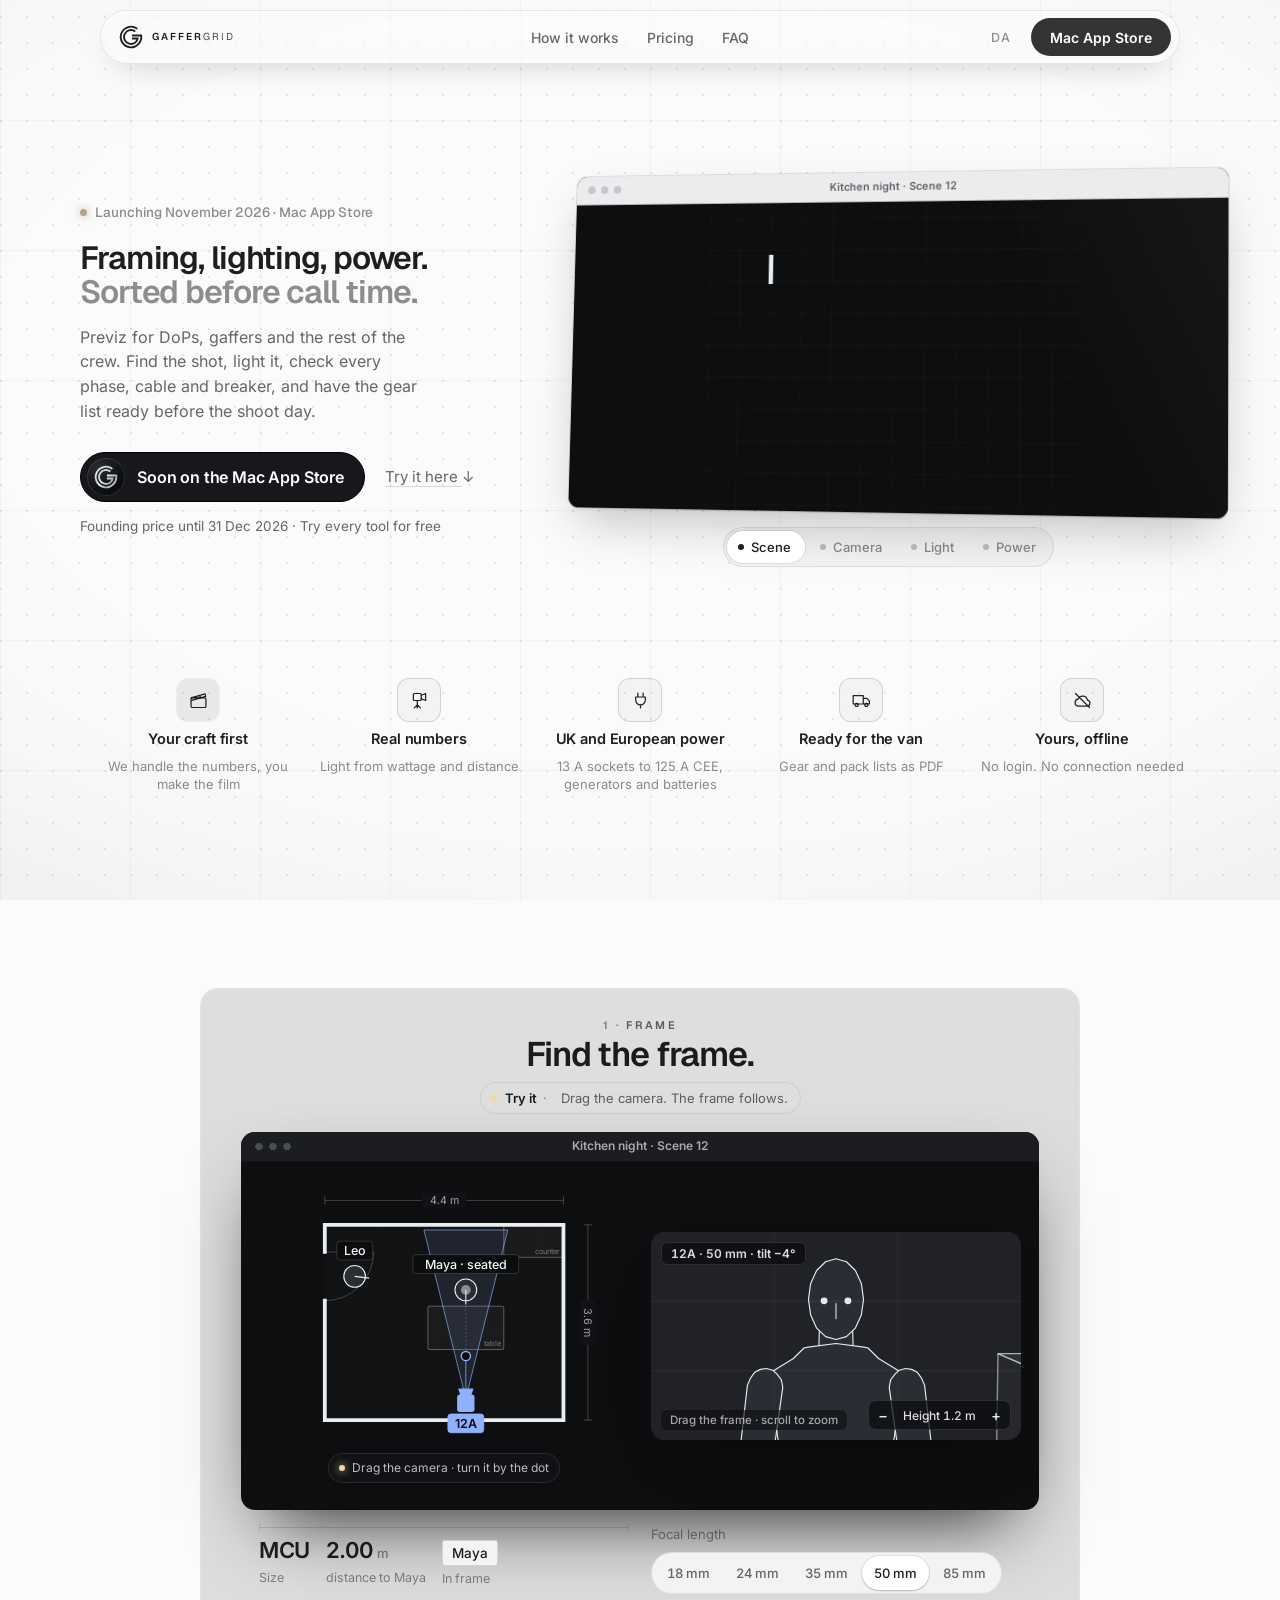
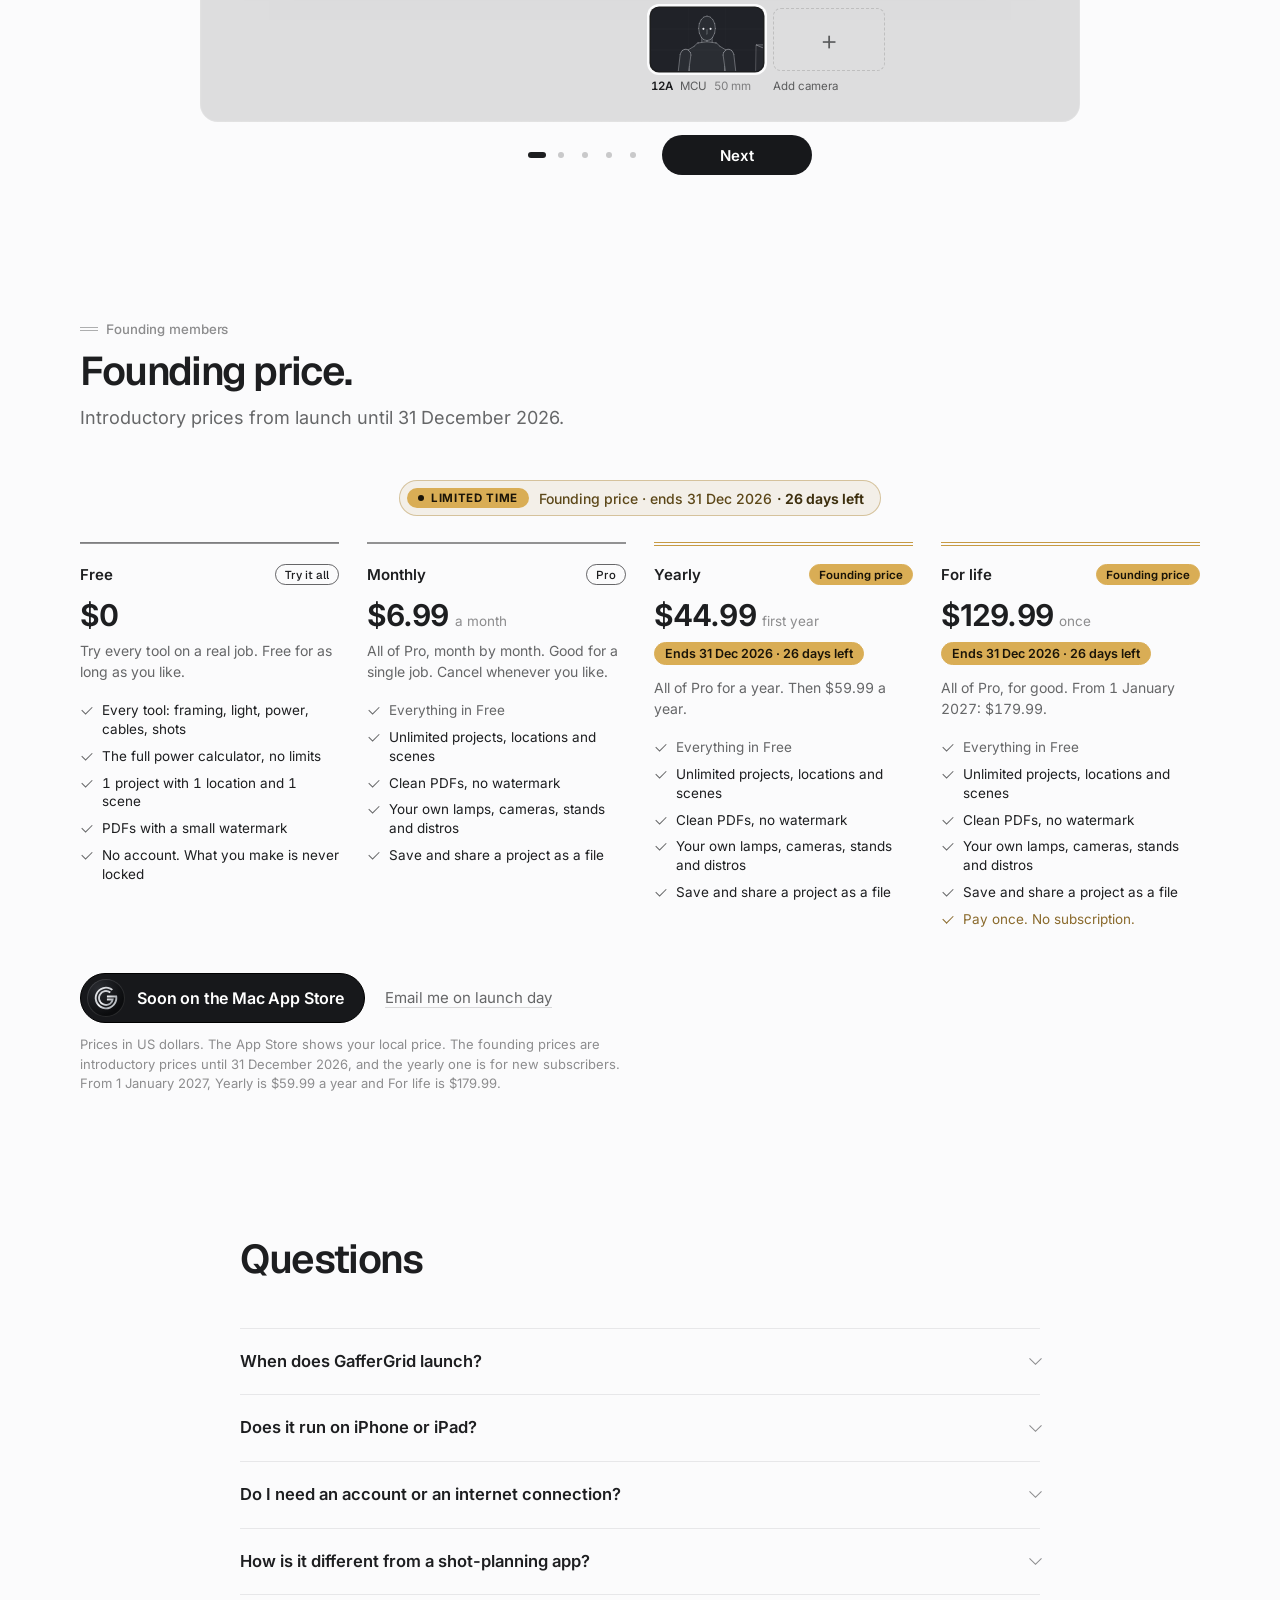
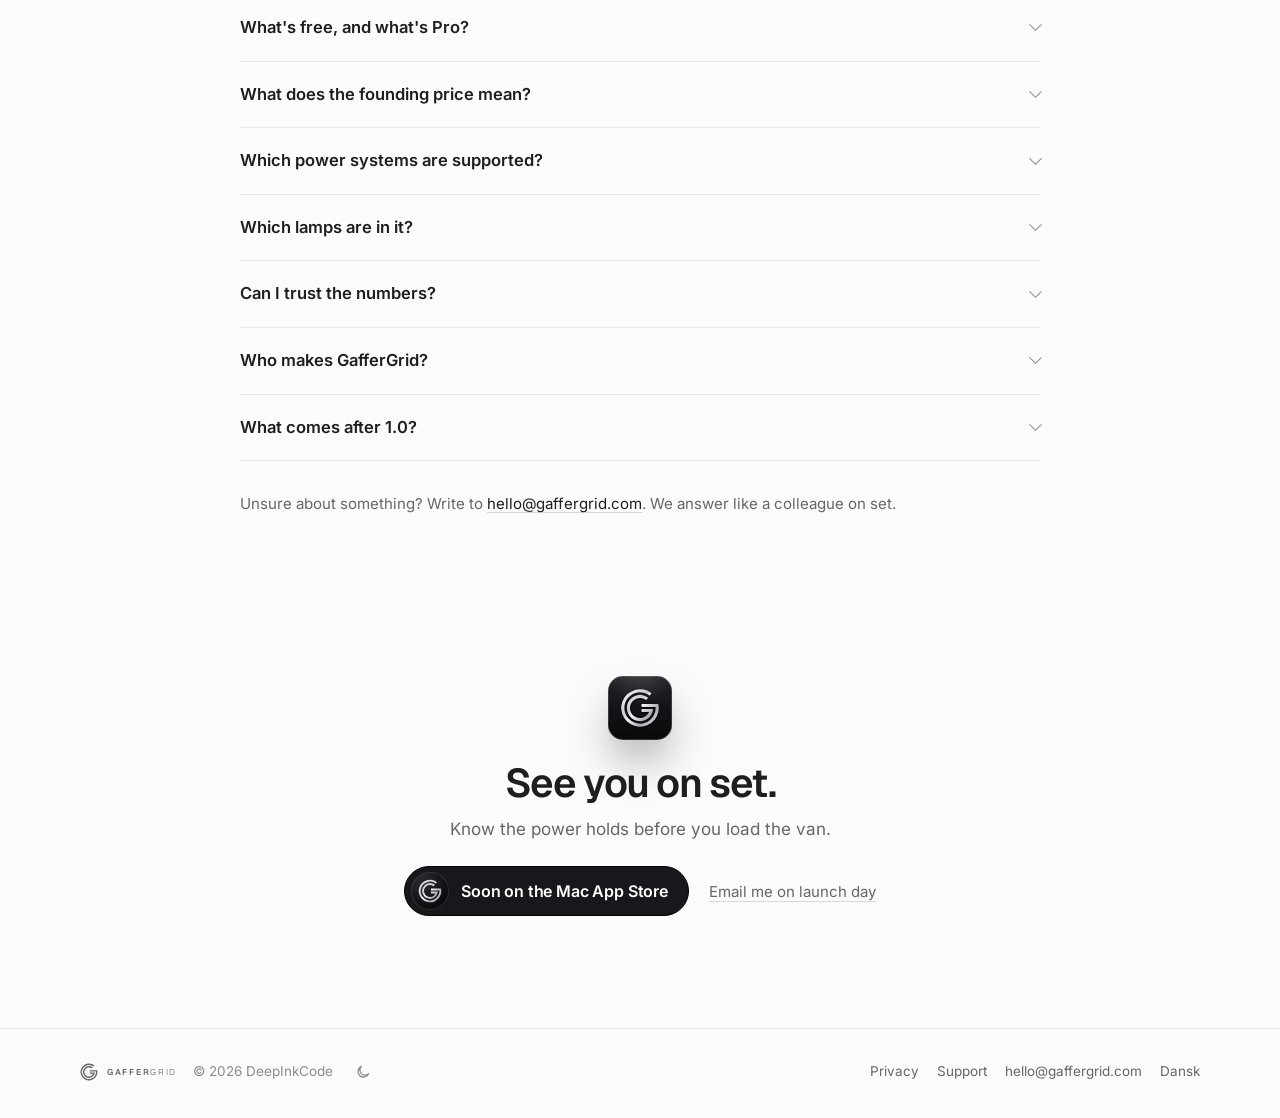
==== index.html @ 7e84e3ed "Uden "on your Mac" / "på din Mac" (site 38b6d75) Co-Authored-By: Claude Opus 5.5 <noreply@anthropic." ====
<!doctype html>
<html lang="en">
<head>
<meta charset="utf-8">
<meta name="viewport" content="width=device-width, initial-scale=1, viewport-fit=cover">
<title>GafferGrid · Previz, lighting and power planning for film crews (Mac)</title>
<meta name="description" content="Plan the light and the power for your film set. Every phase checked, and the gear list ready for the hire company. Coming to the Mac App Store in November 2026.">
<link rel="canonical" href="https://gaffergrid.com/">
<link rel="alternate" hreflang="en-GB" href="https://gaffergrid.com/">
<link rel="alternate" hreflang="da" href="https://gaffergrid.com/da/">
<link rel="alternate" hreflang="x-default" href="https://gaffergrid.com/">
<meta property="og:type" content="website">
<meta property="og:site_name" content="GafferGrid">
<meta property="og:url" content="https://gaffergrid.com/">
<meta property="og:title" content="GafferGrid · Previz, lighting and power planning for film crews (Mac)">
<meta property="og:description" content="Plan the light and the power for your film set. Every phase checked, and the gear list ready for the hire company. Coming to the Mac App Store in November 2026.">
<meta property="og:image" content="https://gaffergrid.com/assets/og.png">
<meta property="og:image:width" content="1200">
<meta property="og:image:height" content="630">
<meta property="og:locale" content="en_GB">
<meta property="og:locale:alternate" content="da_DK">
<meta name="twitter:card" content="summary_large_image">
<meta name="theme-color" content="#fbfbfc" media="(prefers-color-scheme: light)">
<meta name="theme-color" content="#0c0d0f" media="(prefers-color-scheme: dark)">
<link rel="icon" href="/assets/favicon.svg" type="image/svg+xml">
<link rel="icon" href="/assets/favicon-96.png" type="image/png" sizes="96x96">
<link rel="icon" href="/assets/favicon-48.png" type="image/png" sizes="48x48">
<link rel="apple-touch-icon" href="/assets/apple-touch-icon.png">
<script>try{var s=localStorage.getItem("gg-site-theme");if(s==="dark"||s==="light")document.documentElement.dataset.theme=s}catch(e){}</script>
<script>try{var q=/[?&]intro\b/.test(location.search);if(!matchMedia("(prefers-reduced-motion: reduce)").matches){document.documentElement.classList.add("gg-intro")}}catch(e){}</script>
<link rel="preload" href="/assets/fonts/inter-var-latin.woff2" as="font" type="font/woff2" crossorigin>
<link rel="stylesheet" href="/assets/fonts.css">
<link rel="stylesheet" href="/assets/site.css">
<link rel="stylesheet" href="/assets/launch.css">
</head>
<body>
<a class="skip" href="#main">Skip to content</a>
<header class="top"><div class="wrap">
  <a class="brand" href="/" aria-label="GafferGrid"><svg viewBox="0 0 32 32" aria-hidden="true"><path d="M25.235 4.18A15 15 0 1 0 30.644 12.75H17.25V15.25H28.477A12.5 12.5 0 1 1 23.696 6.15ZM22.464 7.726A10.5 10.5 0 1 0 26.473 16.75H17.25V19.25H23.31A8 8 0 1 1 20.925 9.696Z" fill="currentColor"/></svg><span class="gg-word">Gaffer<span>Grid</span></span></a>
  <nav class="tnav" aria-label="Sections"><a href="#how">How it works</a><a href="#founding">Pricing</a><a href="#faq">FAQ</a></nav>
  <a class="tbtn lang" href="/da/" hreflang="da" lang="da" title="Dansk" aria-label="Dansk">DA</a>
  <a class="tbtn solid" href="#join" data-join>Mac App Store</a>
</div></header>
<div class="bg" aria-hidden="true"><div class="bg-grid"></div></div>
<div class="intro" aria-hidden="true"><div class="intro-cover"></div><canvas></canvas></div>
<main id="main">
  <section class="hero" id="join" aria-labelledby="h-hero">
    <div class="wrap hero-in">
      <div class="hero-txt">
        <p class="eyebrow"><i aria-hidden="true"></i><span data-launch-label>Launching November 2026 · Mac App Store</span></p>
        <h1 id="h-hero"><span>Framing, lighting, power.</span><br><em>Sorted before call time.</em></h1>
        <p class="lead">Previz for DoPs, gaffers and the rest of the crew. Find the shot, light it, check every phase, cable and breaker, and have the gear list ready before the shoot&nbsp;day.</p>
        <div class="store-cta" data-store-cta>
        <a class="store simple" data-store aria-disabled="true" data-pre="Download on the" aria-label="Coming to the Mac App Store in November"><span class="store-app"><svg viewBox="0 0 32 32" aria-hidden="true"><defs><linearGradient id="ggst1" gradientUnits="userSpaceOnUse" x1="1" y1="1" x2="31" y2="31"><stop offset="0" stop-color="#fbfbfc"/><stop offset=".38" stop-color="#c9ccd1"/><stop offset=".5" stop-color="#f2f3f5"/><stop offset=".72" stop-color="#a9adb3"/><stop offset="1" stop-color="#e6e8eb"/></linearGradient></defs><path d="M25.235 4.18A15 15 0 1 0 30.644 12.75H17.25V15.25H28.477A12.5 12.5 0 1 1 23.696 6.15ZM22.464 7.726A10.5 10.5 0 1 0 26.473 16.75H17.25V19.25H23.31A8 8 0 1 1 20.925 9.696Z" fill="url(#ggst1)"/></svg></span><span class="store-t"><b data-store-name="Mac App Store">Soon on the Mac App Store</b></span></a>
        <a class="store-touch try-link" href="#frame">Try it here <span aria-hidden="true">↓</span></a>
      </div>
        <p class="hero-note">Founding price until 31 Dec 2026 · Try every tool for free</p>
      </div>
      <figure class="hshot" data-show role="img" aria-label="A GafferGrid window with an overhead plan of a kitchen, the camera image and the power on three phases. It shows three moments in turn: framing, light and power."></figure>
    </div>
  </section>

  <section class="wrap points" aria-label="In short">
    <ul><li><i><svg viewBox="0 0 24 24" aria-hidden="true"><rect x="3.5" y="9" width="17" height="11" rx="1.5"/><path d="M3.5 9 L19.5 4.5 L20.3 7.3 L4.3 11.8 M8 7.9 L9.8 10.2 M13 6.5 L14.8 8.8"/></svg></i><b>Your craft first</b><span>We handle the numbers, you make the film</span></li><li><i><svg viewBox="0 0 24 24" aria-hidden="true"><rect x="5" y="4" width="9" height="8" rx="1.2"/><path d="M14 6 L19 4 V12 L14 10 M9.5 12 V20.5 M6 20.5 L9.5 17 L13 20.5"/></svg></i><b>Real numbers</b><span>Light from wattage and distance</span></li><li><i><svg viewBox="0 0 24 24" aria-hidden="true"><path d="M9 3.5 V8 M15 3.5 V8 M6.5 8 H17.5 V11.5 A5.5 5.5 0 0 1 12 17 A5.5 5.5 0 0 1 6.5 11.5 Z M12 17 V20.5"/></svg></i><b>UK and European power</b><span>13 A sockets to 125 A CEE, generators and batteries</span></li><li><i><svg viewBox="0 0 24 24" aria-hidden="true"><path d="M2.5 6.5 H14 V16 H2.5 Z M14 9.5 H18 L21 12.5 V16 H14"/><circle cx="6.5" cy="17" r="1.8"/><circle cx="17.5" cy="17" r="1.8"/></svg></i><b>Ready for the van</b><span>Gear and pack lists as PDF</span></li><li><i><svg viewBox="0 0 24 24" aria-hidden="true"><path d="M7 18.5 H17 A3.5 3.5 0 0 0 17.6 11.55 A5.5 5.5 0 0 0 7.2 10.2 A4.2 4.2 0 0 0 7 18.5 Z M4 4 L20 20"/></svg></i><b>Yours, offline</b><span>No login. No connection needed</span></li></ul>
  </section>

  <section class="wrap journey" id="how" aria-labelledby="h-how">
    <h2 id="h-how" class="vh">How it works</h2>
    <ol class="rail"><li><a href="#frame"><span class="num">1</span><svg viewBox="0 0 24 24" aria-hidden="true"><g transform="scale(1.2)"><rect x="2" y="6" width="11" height="8" rx="1.5"/><path d="M13 9 L18 6 V14 L13 11"/></g></svg><span>Frame</span></a></li><li><a href="#light"><span class="num">2</span><svg viewBox="0 0 24 24" aria-hidden="true"><g transform="scale(1.2)"><rect x="3" y="7" width="7" height="7" rx="1"/><path d="M10 8 L16 5 V16 L10 13"/></g></svg><span>Light</span></a></li><li><a href="#power"><span class="num">3</span><svg viewBox="0 0 24 24" aria-hidden="true"><g transform="scale(1.2)"><path d="M11 2 L4 11 H10 L9 18 L16 9 H10 Z"/></g></svg><span>Power</span></a></li><li><a href="#production"><span class="num">4</span><svg viewBox="0 0 24 24" aria-hidden="true"><g transform="scale(1.2)"><rect x="3" y="4" width="14" height="12" stroke-dasharray="3 2"/></g></svg><span>Production</span></a></li><li><a href="#deliver"><span class="num">5</span><svg viewBox="0 0 24 24" aria-hidden="true"><g transform="scale(1.2)"><path d="M10 12 V2.8 M6.6 6.2 L10 2.8 L13.4 6.2"/><path d="M6.5 8.5 H5 V17 H15 V8.5 H13.5"/></g></svg><span>Deliver</span></a></li></ol>
  </section>

  <section class="wrap step" id="frame" aria-labelledby="h-frame">
    <div class="step-head">
      <p class="k step-k"><span class="num">1</span><span>Frame</span></p>
      <h2 id="h-frame">Find the frame.</h2>
      <p class="try"><b>Try it</b>Drag the camera. The frame follows.</p>
    </div>
    <div class="camdemo" data-cam-demo></div>
    
  </section>
  <section class="wrap step" id="light" aria-labelledby="h-light">
    <div class="step-head">
      <p class="k step-k"><span class="num">2</span><span>Light</span></p>
      <h2 id="h-light">Set the light.</h2>
      <p class="try"><b>Try it</b>Move the key, fill and back light. Watch Maya.</p>
    </div>
    <div class="camdemo" data-light-demo></div>
    
  </section>
  <section class="wrap step" id="power" aria-labelledby="h-power">
    <div class="step-head">
      <p class="k step-k"><span class="num">3</span><span>Power</span><em class="badge">The core</em></p>
      <h2 id="h-power">Will the power hold?</h2>
      <p class="try"><b>Try it</b>Lay the cables and watch every phase fill up.</p>
    </div>
    <div class="pwdemo" data-power-demo></div>
    <p class="fine step-fine">A planning guide. A qualified electrician or gaffer approves it on the day.</p>
  </section>
  <section class="wrap step" id="production" aria-labelledby="h-production">
    <div class="step-head">
      <p class="k step-k"><span class="num">4</span><span>Production</span></p>
      <h2 id="h-production">Pack the van.</h2>
      <p class="try"><b>Try it</b>Your shots, the day and the pack list.</p>
    </div>
    <div class="prod">
      <div class="prod-l" data-prod-shots></div>
      <div class="prod-r"><h3>Pack list</h3><div data-pack></div></div>
    </div>
    
  </section>
  <section class="wrap step" id="deliver" aria-labelledby="h-deliver">
    <div class="step-head">
      <p class="k step-k"><span class="num">5</span><span>Deliver</span></p>
      <h2 id="h-deliver">Export it all.</h2>
      <p class="try"><b>Try it</b>Every paper the crew needs, from one plan.</p>
    </div>
    <div class="deliver" data-deliver data-scenes='[["12","INT. MAYA&#39;S FLAT, KITCHEN – NIGHT","Maya, Leo","3 shots"],["13","INT. STAIRWELL – NIGHT","Maya, Mr Berg","2 shots"],["15","INT. MAYA&#39;S FLAT, KITCHEN – DAY","Leo","1 shot"]]' data-fold="Fold them out again" data-exp="Export it all">
      <div class="fan">
        <div class="folder" aria-hidden="true"><svg class="folder-back" viewBox="0 0 200 150"><path d="M6 22 Q6 12 16 12 H70 L84 26 H184 Q194 26 194 36 V140 Q194 146 188 146 H12 Q6 146 6 140 Z"/></svg><svg class="folder-front" viewBox="0 0 200 150"><path d="M4 62 Q4 54 12 54 H188 Q196 54 196 62 L192 140 Q191 146 185 146 H15 Q9 146 8 140 Z"/></svg><span class="folder-l">Kitchen night · 4 PDFs</span></div>
        <button type="button" class="leaf" style="--i:0" aria-pressed="false" aria-label="Gear list: PDF for the hire company"><span class="paper" data-doc="0"></span><span class="ready-tag">PDF ✓</span></button><button type="button" class="leaf" style="--i:1" aria-pressed="false" aria-label="Pack list: Tick it off on the day"><span class="paper" data-doc="1"></span><span class="ready-tag">PDF ✓</span></button><button type="button" class="leaf" style="--i:2" aria-pressed="false" aria-label="Shot list: 12A–12C with sketches"><span class="paper" data-doc="2"></span><span class="ready-tag">PDF ✓</span></button><button type="button" class="leaf" style="--i:3" aria-pressed="false" aria-label="Scene overview: Scenes and locations"><span class="paper" data-doc="3"></span><span class="ready-tag">PDF ✓</span></button>
      </div>
      <div class="deliver-cta"><button type="button" class="btn solid" data-export>Export it all</button><p class="fine">Also in 1.0: a guided tour and a glossary of set terms, with tips from Gaff, our gaffer.</p></div>
    </div>
    
  </section>

  <section class="wrap sec found" id="founding" aria-labelledby="h-found">
    <div class="head"><p class="k">Founding members</p><h2 id="h-found">Founding price.</h2><p>Introductory prices from launch until 31 December 2026.</p></div>
    <p class="offer" data-until="2026-12-31" data-left="days left" data-left1="day left"><span class="offer-tag">Limited time</span>Founding price · ends 31 Dec 2026</p>
    <div class="plans"><div class="plan free"><div class="plan-n"><b>Free</b><em class="badge">Try it all</em></div><p class="price"><strong>$0</strong></p><span class="plan-d">Try every tool on a real job. Free for as long as you like.</span><ul class="plan-pts"><li>Every tool: framing, light, power, cables, shots</li><li>The full power calculator, no limits</li><li>1 project with 1 location and 1 scene</li><li>PDFs with a small watermark</li><li>No account. What you make is never locked</li></ul></div><div class="plan"><div class="plan-n"><b>Monthly</b><em class="badge">Pro</em></div><p class="price"><strong>$6.99</strong><span>a month</span></p><span class="plan-d">All of Pro, month by month. Good for a single job. Cancel whenever you like.</span><ul class="plan-pts"><li class="all">Everything in Free</li><li>Unlimited projects, locations and scenes</li><li>Clean PDFs, no watermark</li><li>Your own lamps, cameras, stands and distros</li><li>Save and share a project as a file</li></ul></div><div class="plan hot"><div class="plan-n"><b>Yearly</b><em class="badge">Founding price</em></div><p class="price"><strong>$44.99</strong><span>first year</span></p><p class="until" data-until="2026-12-31" data-left="days left" data-left1="day left">Ends 31 Dec 2026</p><span class="plan-d">All of Pro for a year. Then $59.99 a year.</span><ul class="plan-pts"><li class="all">Everything in Free</li><li>Unlimited projects, locations and scenes</li><li>Clean PDFs, no watermark</li><li>Your own lamps, cameras, stands and distros</li><li>Save and share a project as a file</li></ul></div><div class="plan hot"><div class="plan-n"><b>For life</b><em class="badge">Founding price</em></div><p class="price"><strong>$129.99</strong><span>once</span></p><p class="until" data-until="2026-12-31" data-left="days left" data-left1="day left">Ends 31 Dec 2026</p><span class="plan-d">All of Pro, for good. From 1 January 2027: $179.99.</span><ul class="plan-pts"><li class="all">Everything in Free</li><li>Unlimited projects, locations and scenes</li><li>Clean PDFs, no watermark</li><li>Your own lamps, cameras, stands and distros</li><li>Save and share a project as a file</li><li class="plus">Pay once. No subscription.</li></ul></div></div>
    <div class="found-cta"><div class="store-cta" data-store-cta>
        <a class="store simple" data-store aria-disabled="true" data-pre="Download on the" aria-label="Coming to the Mac App Store in November"><span class="store-app"><svg viewBox="0 0 32 32" aria-hidden="true"><defs><linearGradient id="ggst2" gradientUnits="userSpaceOnUse" x1="1" y1="1" x2="31" y2="31"><stop offset="0" stop-color="#fbfbfc"/><stop offset=".38" stop-color="#c9ccd1"/><stop offset=".5" stop-color="#f2f3f5"/><stop offset=".72" stop-color="#a9adb3"/><stop offset="1" stop-color="#e6e8eb"/></linearGradient></defs><path d="M25.235 4.18A15 15 0 1 0 30.644 12.75H17.25V15.25H28.477A12.5 12.5 0 1 1 23.696 6.15ZM22.464 7.726A10.5 10.5 0 1 0 26.473 16.75H17.25V19.25H23.31A8 8 0 1 1 20.925 9.696Z" fill="url(#ggst2)"/></svg></span><span class="store-t"><b data-store-name="Mac App Store">Soon on the Mac App Store</b></span></a>
        <a class="store-touch" data-store-touch href="mailto:hello@gaffergrid.com?subject=Tell%20me%20when%20GafferGrid%20is%20out">Email me on launch day</a>
      </div><p class="fine">Prices in US dollars. The App Store shows your local price. The founding prices are introductory prices until 31 December 2026, and the yearly one is for new subscribers. From 1 January 2027, Yearly is $59.99 a year and For life is $179.99.</p></div>
  </section>

  <section class="wrap sec" id="faq" aria-labelledby="h-faq">
    <div class="head"><h2 id="h-faq">Questions</h2></div>
    <div class="faq"><details><summary>When does GafferGrid launch?</summary><p>November 2026 on the Mac App Store.</p></details><details><summary>Does it run on iPhone or iPad?</summary><p>Not yet. 1.0 is for the Mac: macOS 13 Ventura or later, Apple silicon or Intel, in English (UK) and Danish. iPad comes next. On your phone now? Send yourself the link and try it on your Mac.</p></details><details><summary>Do I need an account or an internet connection?</summary><p>No. There is no login, and everything works offline. Your projects are saved with you, and we never see them.</p></details><details><summary>How is it different from a shot-planning app?</summary><p>Shot planners stop at the camera. GafferGrid also does the gaffer's part: it spreads the lamps over the phases, checks cables and breakers, picks distros and writes the gear list for the hire company.</p></details><details><summary>What's free, and what's Pro?</summary><p>Every tool works in one project with one location and one scene, along with the full power calculator and PDFs with a small watermark. Pro unlocks unlimited projects, locations and scenes, clean PDFs, your own lamps, cameras and stands, and saving and sharing a project as a file.</p></details><details><summary>What does the founding price mean?</summary><p>From launch until 31 December 2026, Pro costs $44.99 for the first year (new subscribers) or $129.99 for life. After that, the prices are $59.99 a year and $179.99 for life.</p></details><details><summary>Which power systems are supported?</summary><p>UK and European 230/400 V: 13 A sockets, 16, 32, 63 and 125 A CEE, generators and batteries. In English the app uses UK plugs (BS 1363); in Danish, Danish ones. North American power comes later.</p></details><details><summary>Which lamps are in it?</summary><p>Generic LED, tungsten and HMI lamps by wattage, such as an LED COB 600 W, with modifiers, frames and diffusion. With Pro you add your own lamps, cameras and stands.</p></details><details><summary>Can I trust the numbers?</summary><p>GafferGrid counts every lamp at full output and keeps each phase under 80%. It's a planning guide: a qualified electrician or gaffer must approve the distribution on the day.</p></details><details><summary>Who makes GafferGrid?</summary><p>Film people who wanted a better way to plan light and power. We're based in Denmark, and when you write in, the reply comes from someone who's worked on set.</p></details><details><summary>What comes after 1.0?</summary><p>1.0 is the core: frame, light, power and the gear list. iPad and North American power are next. Updates come through the Mac App Store.</p></details></div>
    <aside class="gaff"><p>Unsure about something? Write to <a href="mailto:hello@gaffergrid.com">hello@gaffergrid.com</a>. We answer like a colleague on set.</p></aside>
  </section>

  <section class="wrap end" id="join-end" aria-labelledby="h-end">
    <div class="app-icon sm" aria-hidden="true"><svg viewBox="0 0 32 32" aria-hidden="true"><defs><linearGradient id="ggm2" gradientUnits="userSpaceOnUse" x1="1" y1="1" x2="31" y2="31"><stop offset="0" stop-color="#fbfbfc"/><stop offset=".38" stop-color="#c9ccd1"/><stop offset=".5" stop-color="#f2f3f5"/><stop offset=".72" stop-color="#a9adb3"/><stop offset="1" stop-color="#e6e8eb"/></linearGradient></defs><path d="M25.235 4.18A15 15 0 1 0 30.644 12.75H17.25V15.25H28.477A12.5 12.5 0 1 1 23.696 6.15ZM22.464 7.726A10.5 10.5 0 1 0 26.473 16.75H17.25V19.25H23.31A8 8 0 1 1 20.925 9.696Z" fill="url(#ggm2)"/></svg></div>
    <h2 id="h-end">See you on set.</h2>
    <p>Know the power holds before you load the van.</p>
    <div class="store-cta" data-store-cta>
        <a class="store simple" data-store aria-disabled="true" data-pre="Download on the" aria-label="Coming to the Mac App Store in November"><span class="store-app"><svg viewBox="0 0 32 32" aria-hidden="true"><defs><linearGradient id="ggst3" gradientUnits="userSpaceOnUse" x1="1" y1="1" x2="31" y2="31"><stop offset="0" stop-color="#fbfbfc"/><stop offset=".38" stop-color="#c9ccd1"/><stop offset=".5" stop-color="#f2f3f5"/><stop offset=".72" stop-color="#a9adb3"/><stop offset="1" stop-color="#e6e8eb"/></linearGradient></defs><path d="M25.235 4.18A15 15 0 1 0 30.644 12.75H17.25V15.25H28.477A12.5 12.5 0 1 1 23.696 6.15ZM22.464 7.726A10.5 10.5 0 1 0 26.473 16.75H17.25V19.25H23.31A8 8 0 1 1 20.925 9.696Z" fill="url(#ggst3)"/></svg></span><span class="store-t"><b data-store-name="Mac App Store">Soon on the Mac App Store</b></span></a>
        <a class="store-touch" data-store-touch href="mailto:hello@gaffergrid.com?subject=Tell%20me%20when%20GafferGrid%20is%20out">Email me on launch day</a>
      </div>
  </section>
</main>
<script src="/assets/aabning.js" defer></script>
<script src="/assets/gitterlys.js" defer></script>
<script src="/assets/launch.js" defer></script>
<script src="/assets/kamera.js" defer></script>
<script src="/assets/rejse.js" defer></script>
<script src="/assets/slides.js" defer></script>
<script src="/assets/hero.js" defer></script>
<script type="application/ld+json">
{"@context":"https://schema.org","@graph":[{"@type":"SoftwareApplication","name":"GafferGrid","url":"https://gaffergrid.com/","inLanguage":"en-GB","operatingSystem":"macOS 13 or later","applicationCategory":"MultimediaApplication","applicationSubCategory":"Film and TV production planning","description":"Plan the light and the power for your film set. Every phase checked, and the gear list ready for the hire company. Coming to the Mac App Store in November 2026.","publisher":{"@id":"https://gaffergrid.com/#org"},"author":{"@id":"https://gaffergrid.com/#org"},"softwareRequirements":"macOS 13 Ventura or later, Apple silicon or Intel","isAccessibleForFree":true,"availableLanguage":["en-GB","da"],"keywords":"lighting plan, power calculator, gaffer app, film set, gear list, shot list, power distribution, CEE, phases, lighting plot","featureList":["Focal length and sensor size, with the field of view on the plan","Dolly, slider, jib and crane with keyframes","Shot list as a film strip, with a sketch of each frame","A lighting plan from above, at real scale","Light worked out from the watts and the distance","LED, tungsten and HMI with modifiers, frames and diffusion","Phases, cables and breakers worked out, every phase under 80%","Cables run along the walls, distros picked for you","13 A sockets to 125 A CEE, generators and batteries","Scenes with day/night and locations","Scene overview and locations","Pack list built from the plan, ticked off on the day","Gear list as a PDF for the hire company","Plan, shot list and power plan in one PDF","Focus guide for the camera team"],"offers":[{"@type":"Offer","name":"Free","price":"0","priceCurrency":"USD"},{"@type":"Offer","name":"Pro, monthly","price":"6.99","priceCurrency":"USD"},{"@type":"Offer","name":"Pro, yearly (founding price, first year)","price":"44.99","priceCurrency":"USD","priceValidUntil":"2026-12-31"},{"@type":"Offer","name":"Pro, for life (founding price)","price":"129.99","priceCurrency":"USD","priceValidUntil":"2026-12-31"}]},{"@type":"Organization","@id":"https://gaffergrid.com/#org","name":"DeepInkCode","url":"https://gaffergrid.com/","email":"hello@gaffergrid.com","logo":"https://gaffergrid.com/assets/icon-512.png","address":{"@type":"PostalAddress","addressCountry":"DK"}},{"@type":"WebSite","name":"GafferGrid","url":"https://gaffergrid.com/","inLanguage":["en-GB","da"],"publisher":{"@id":"https://gaffergrid.com/#org"}},{"@type":"FAQPage","inLanguage":"en-GB","mainEntity":[{"@type":"Question","name":"When does GafferGrid launch?","acceptedAnswer":{"@type":"Answer","text":"November 2026 on the Mac App Store."}},{"@type":"Question","name":"Does it run on iPhone or iPad?","acceptedAnswer":{"@type":"Answer","text":"Not yet. 1.0 is for the Mac: macOS 13 Ventura or later, Apple silicon or Intel, in English (UK) and Danish. iPad comes next. On your phone now? Send yourself the link and try it on your Mac."}},{"@type":"Question","name":"Do I need an account or an internet connection?","acceptedAnswer":{"@type":"Answer","text":"No. There is no login, and everything works offline. Your projects are saved with you, and we never see them."}},{"@type":"Question","name":"How is it different from a shot-planning app?","acceptedAnswer":{"@type":"Answer","text":"Shot planners stop at the camera. GafferGrid also does the gaffer's part: it spreads the lamps over the phases, checks cables and breakers, picks distros and writes the gear list for the hire company."}},{"@type":"Question","name":"What's free, and what's Pro?","acceptedAnswer":{"@type":"Answer","text":"Every tool works in one project with one location and one scene, along with the full power calculator and PDFs with a small watermark. Pro unlocks unlimited projects, locations and scenes, clean PDFs, your own lamps, cameras and stands, and saving and sharing a project as a file."}},{"@type":"Question","name":"What does the founding price mean?","acceptedAnswer":{"@type":"Answer","text":"From launch until 31 December 2026, Pro costs $44.99 for the first year (new subscribers) or $129.99 for life. After that, the prices are $59.99 a year and $179.99 for life."}},{"@type":"Question","name":"Which power systems are supported?","acceptedAnswer":{"@type":"Answer","text":"UK and European 230/400 V: 13 A sockets, 16, 32, 63 and 125 A CEE, generators and batteries. In English the app uses UK plugs (BS 1363); in Danish, Danish ones. North American power comes later."}},{"@type":"Question","name":"Which lamps are in it?","acceptedAnswer":{"@type":"Answer","text":"Generic LED, tungsten and HMI lamps by wattage, such as an LED COB 600 W, with modifiers, frames and diffusion. With Pro you add your own lamps, cameras and stands."}},{"@type":"Question","name":"Can I trust the numbers?","acceptedAnswer":{"@type":"Answer","text":"GafferGrid counts every lamp at full output and keeps each phase under 80%. It's a planning guide: a qualified electrician or gaffer must approve the distribution on the day."}},{"@type":"Question","name":"Who makes GafferGrid?","acceptedAnswer":{"@type":"Answer","text":"Film people who wanted a better way to plan light and power. We're based in Denmark, and when you write in, the reply comes from someone who's worked on set."}},{"@type":"Question","name":"What comes after 1.0?","acceptedAnswer":{"@type":"Answer","text":"1.0 is the core: frame, light, power and the gear list. iPad and North American power are next. Updates come through the Mac App Store."}}]}]}
</script>
<footer class="foot"><div class="wrap">
  <a class="brand" href="/"><svg viewBox="0 0 32 32" aria-hidden="true"><path d="M25.235 4.18A15 15 0 1 0 30.644 12.75H17.25V15.25H28.477A12.5 12.5 0 1 1 23.696 6.15ZM22.464 7.726A10.5 10.5 0 1 0 26.473 16.75H17.25V19.25H23.31A8 8 0 1 1 20.925 9.696Z" fill="currentColor"/></svg><span class="gg-word">Gaffer<span>Grid</span></span></a>
  <span>© 2026 DeepInkCode</span>
  <button class="tbtn icon" type="button" data-theme-toggle aria-label="Dark or light" title="Dark or light"><svg class="theme-moon" viewBox="0 0 20 20"><path d="M16 12.5 A6.5 6.5 0 1 1 7.5 4 A5.2 5.2 0 0 0 16 12.5 Z"/></svg><svg class="theme-sun" viewBox="0 0 20 20"><circle cx="10" cy="10" r="3.4"/><path d="M10 2.5 V4.3 M10 15.7 V17.5 M2.5 10 H4.3 M15.7 10 H17.5 M4.7 4.7 L6 6 M14 14 L15.3 15.3 M4.7 15.3 L6 14 M14 6 L15.3 4.7"/></svg></button>
  <nav aria-label="Footer"><a href="/privacy.html">Privacy</a><a href="/support.html">Support</a><a href="mailto:hello@gaffergrid.com">hello@gaffergrid.com</a><a href="/da/" hreflang="da" lang="da">Dansk</a></nav>
</div></footer>
<script src="/assets/site.js" defer></script>
</body>
</html>
---- assets/fonts.css ----
/* Inter (SIL Open Font License, se fonts/Inter-OFL.txt) som variabel skrift, kopieret fra appens web/fonts. Systemskriften (SF Pro) bruges først på Mac/iPhone/iPad.
   Kun latin og latin-ext. Ingen eksterne skrifter (GDPR). */
/* latin-ext */
@font-face {
  font-family: 'Inter';
  font-style: normal;
  font-weight: 100 900;
  font-display: swap;
  src: url(fonts/inter-var-latin-ext.woff2) format('woff2-variations'), url(fonts/inter-var-latin-ext.woff2) format('woff2');
  unicode-range: U+0100-02BA, U+02BD-02C5, U+02C7-02CC, U+02CE-02D7, U+02DD-02FF, U+0304, U+0308, U+0329, U+1D00-1DBF, U+1E00-1E9F, U+1EF2-1EFF, U+2020, U+20A0-20AB, U+20AD-20C4, U+2113, U+2C60-2C7F, U+A720-A7FF;
}
/* latin */
@font-face {
  font-family: 'Inter';
  font-style: normal;
  font-weight: 100 900;
  font-display: swap;
  src: url(fonts/inter-var-latin.woff2) format('woff2-variations'), url(fonts/inter-var-latin.woff2) format('woff2');
  unicode-range: U+0000-00FF, U+0131, U+0152-0153, U+02BB-02BC, U+02C6, U+02DA, U+02DC, U+0304, U+0308, U+0329, U+2000-206F, U+20AC, U+2122, U+2191, U+2193, U+2212, U+2215, U+FEFF, U+FFFD;
}
/* Geist (SIL Open Font License, se fonts/Geist-OFL.txt), variabel, kun latin, kopieret fra appens web/fonts. Bruges KUN til
   navnetrækket "GafferGrid" (Marcus 28. okt aften); resten af siden står i Inter/systemskriften. */
@font-face {
  font-family: 'Geist';
  font-style: normal;
  font-weight: 100 900;
  font-display: swap;
  src: url(fonts/geist-var-latin.woff2) format('woff2-variations'), url(fonts/geist-var-latin.woff2) format('woff2');
  unicode-range: U+0000-00FF, U+0131, U+0152-0153, U+02BB-02BC, U+02C6, U+02DA, U+02DC, U+0304, U+0308, U+0329, U+2000-206F, U+20AC, U+2122, U+2191, U+2193, U+2212, U+2215, U+FEFF, U+FFFD;
}
/* Navnetrækket (Marcus 29. okt, som i appen): "GAFFERGRID" i versaler, spatiering 0,2 em, GAFFER 600 og GRID 300 (samme farve).
   Skriften er ca. 0,52× den gamle; margin-right −0,2 em fjerner spatieringen efter D, så navnet står optisk centreret ved G'et. */
.gg-word { font-family: "Geist", "Inter", -apple-system, system-ui, sans-serif; font-weight: 600; letter-spacing: .2em; text-transform: uppercase; margin-right: -.2em; line-height: 1; white-space: nowrap; font-synthesis: none; }
.gg-word span { font-weight: 300; opacity: 1; }
/* Instrument Serif (SIL Open Font License, se fonts/InstrumentSerif-OFL.txt), kun latin og latin-ext. Overskrifterne på siden
   (Marcus 4. nov: "en anden font, som ikke er så basic"); brødteksten er stadig Inter/systemskriften, navnetrækket Geist. */
@font-face { font-family: 'Instrument Serif'; font-style: normal; font-weight: 400; font-display: swap; src: url(fonts/instrument-serif-latin-ext.woff2) format('woff2');
  unicode-range: U+0100-02BA, U+02BD-02C5, U+02C7-02CC, U+02CE-02D7, U+02DD-02FF, U+0304, U+0308, U+0329, U+1D00-1DBF, U+1E00-1E9F, U+1EF2-1EFF, U+2020, U+20A0-20AB, U+20AD-20C4, U+2113, U+2C60-2C7F, U+A720-A7FF; }
@font-face { font-family: 'Instrument Serif'; font-style: normal; font-weight: 400; font-display: swap; src: url(fonts/instrument-serif-latin.woff2) format('woff2');
  unicode-range: U+0000-00FF, U+0131, U+0152-0153, U+02BB-02BC, U+02C6, U+02DA, U+02DC, U+0304, U+0308, U+0329, U+2000-206F, U+20AC, U+2122, U+2191, U+2193, U+2212, U+2215, U+FEFF, U+FFFD; }
@font-face { font-family: 'Instrument Serif'; font-style: italic; font-weight: 400; font-display: swap; src: url(fonts/instrument-serif-italic-latin.woff2) format('woff2');
  unicode-range: U+0000-00FF, U+0131, U+0152-0153, U+02BB-02BC, U+02C6, U+02DA, U+02DC, U+0304, U+0308, U+0329, U+2000-206F, U+20AC, U+2122, U+2191, U+2193, U+2212, U+2215, U+FEFF, U+FFFD; }
---- assets/site.css ----
/* Fælles stil for gaffergrid.com (forside, privacy, support) i appens nye look (gaffergrid-ft/docs/designsprog.md):
   monokrom grafit, kun lyset gløder (varm hvid), præcise tal, én skrift, rolig bevægelse. Ingen orange.
   Farverne er appens tokens (web/tokens.css). Mørk følger systemet; data-theme="light"/"dark" vælges med knappen i toppen. */
:root {
  --g0: #fbfbfc; --g1: #f3f3f5; --g2: #ffffff; --g3: #ebebee; --g4: #e2e2e6;
  --t1: rgba(10, 11, 13, .92); --t2: rgba(10, 11, 13, .62); --t3: rgba(10, 11, 13, .46);
  --hair: rgba(10, 11, 13, .08); --hair2: rgba(10, 11, 13, .14);
  --hi: #17181b; --hi-fg: #ffffff;
  --glass: rgba(251, 251, 252, .78);
  --light: #b4a386; --glow: rgba(180, 163, 134, .22);
  --ok: #2f7d4f; --warn: #a8801c; --bad: #c23a2b;
  --sel: #2f6fd0; --focus: 0 0 0 3px rgba(47, 111, 208, .28);
  --sh-float: 0 1px 0 rgba(255, 255, 255, .5) inset, 0 10px 30px rgba(0, 0, 0, .10), 0 1px 3px rgba(0, 0, 0, .08);
  --sh-shot: 0 30px 80px -20px rgba(0, 0, 0, .28), 0 0 0 1px var(--hair2);
  --body: -apple-system, BlinkMacSystemFont, "SF Pro Text", "Inter", "Segoe UI Variable Text", "Segoe UI", system-ui, sans-serif;
  --display: -apple-system, BlinkMacSystemFont, "SF Pro Display", "Inter", "Segoe UI Variable Display", "Segoe UI", system-ui, sans-serif;
  --ease: cubic-bezier(.2, .8, .2, 1);
  --wrap: 1120px; --gut: max(16px, env(safe-area-inset-left, 0px));
  color-scheme: light;
}
@media (prefers-color-scheme: dark) { :root:not([data-theme="light"]) {
  --g0: #0c0d0f; --g1: #141518; --g2: #1b1c20; --g3: #24262b; --g4: #2f3137;
  --t1: rgba(255, 255, 255, .94); --t2: rgba(255, 255, 255, .64); --t3: rgba(255, 255, 255, .44);
  --hair: rgba(255, 255, 255, .07); --hair2: rgba(255, 255, 255, .12);
  --hi: #f4f5f7; --hi-fg: #0c0d0f;
  --glass: rgba(20, 21, 24, .72);
  --light: #f1d9a8; --glow: rgba(241, 217, 168, .12);
  --ok: #6cc28c; --warn: #e2c25c; --bad: #ef6b5e; --sel: #8fb2ff; --focus: 0 0 0 3px rgba(143, 178, 255, .3);
  --sh-float: 0 1px 0 rgba(255, 255, 255, .05) inset, 0 10px 30px rgba(0, 0, 0, .4), 0 1px 3px rgba(0, 0, 0, .45);
  --sh-shot: 0 40px 100px -30px rgba(0, 0, 0, .9), 0 0 0 1px var(--hair2);
  color-scheme: dark;
} }
:root[data-theme="dark"] {
  --g0: #0c0d0f; --g1: #141518; --g2: #1b1c20; --g3: #24262b; --g4: #2f3137;
  --t1: rgba(255, 255, 255, .94); --t2: rgba(255, 255, 255, .64); --t3: rgba(255, 255, 255, .44);
  --hair: rgba(255, 255, 255, .07); --hair2: rgba(255, 255, 255, .12);
  --hi: #f4f5f7; --hi-fg: #0c0d0f;
  --glass: rgba(20, 21, 24, .72);
  --light: #f1d9a8; --glow: rgba(241, 217, 168, .12);
  --ok: #6cc28c; --warn: #e2c25c; --bad: #ef6b5e; --sel: #8fb2ff; --focus: 0 0 0 3px rgba(143, 178, 255, .3);
  --sh-float: 0 1px 0 rgba(255, 255, 255, .05) inset, 0 10px 30px rgba(0, 0, 0, .4), 0 1px 3px rgba(0, 0, 0, .45);
  --sh-shot: 0 40px 100px -30px rgba(0, 0, 0, .9), 0 0 0 1px var(--hair2);
  color-scheme: dark;
}

*, *::before, *::after { box-sizing: border-box; }
html { -webkit-text-size-adjust: 100%; scroll-padding-top: 72px; }
body { margin: 0; background: var(--g0); color: var(--t1); font: 400 16px/1.55 var(--body); -webkit-font-smoothing: antialiased; -moz-osx-font-smoothing: grayscale; text-rendering: optimizeLegibility; overflow-x: hidden; }
a { color: inherit; }
img, svg { max-width: 100%; }
:focus-visible { outline: 2px solid color-mix(in srgb, var(--sel) 70%, transparent); outline-offset: 2px; border-radius: 6px; }
:focus:not(:focus-visible) { outline: none; }
.wrap { width: 100%; max-width: calc(var(--wrap) + 2 * var(--gut)); margin: 0 auto; padding: 0 var(--gut); }
.skip { position: absolute; left: -999px; top: 8px; z-index: 100; background: var(--hi); color: var(--hi-fg); padding: 8px 12px; border-radius: 8px; }
.skip:focus { left: 8px; }

/* Toppen: røget glas (det eneste, der svæver), logoet og to små knapper */
.top { position: sticky; top: 0; z-index: 50; background: var(--glass); -webkit-backdrop-filter: blur(22px) saturate(150%); backdrop-filter: blur(22px) saturate(150%); border-bottom: 1px solid var(--hair); }
.top .wrap { display: flex; align-items: center; gap: 8px; height: 56px; }
.brand { display: inline-flex; align-items: center; gap: 9px; text-decoration: none; font: 600 16px var(--display); letter-spacing: -.02em; padding: 6px 0; }
.brand svg { width: 24px; height: 24px; flex: none; }
.brand .gg-word { font-size: 10px; } /* navnetrækket i Geist-versaler (fonts.css), ca. 0,52× den gamle 17 px */
.foot .brand .gg-word { font-size: 8.5px; }
.tbtn { display: inline-flex; align-items: center; justify-content: center; gap: 6px; min-height: 36px; padding: 0 12px; border-radius: 999px; border: 1px solid transparent; background: transparent; color: var(--t2); font: 500 14px var(--body); text-decoration: none; cursor: pointer; transition: color .16s var(--ease), background .16s var(--ease); }
.tbtn:hover { color: var(--t1); background: var(--g3); }
.tbtn svg { width: 17px; height: 17px; fill: none; stroke: currentColor; stroke-width: 1.6; stroke-linecap: round; stroke-linejoin: round; }
.tbtn.icon { width: 36px; padding: 0; }
.tbtn.solid { white-space: nowrap; }
@media (max-width: 440px) { .top .tbtn.solid { display: none; } }
.tbtn.solid { background: var(--hi); color: var(--hi-fg); font-weight: 600; min-height: 32px; padding: 0 14px; font-size: 13.5px; margin-left: 4px; }
.tnav { display: flex; gap: 2px; margin: 0 auto; }
.tnav a { padding: 7px 12px; border-radius: 999px; color: var(--t2); font: 500 14px var(--body); text-decoration: none; transition: color .16s var(--ease), background .16s var(--ease); }
.tnav a:hover { color: var(--t1); background: var(--g3); }
.tbtn.lang { font-size: 12.5px; letter-spacing: .04em; min-width: 36px; padding: 0 8px; }
@media (max-width: 820px) { .tnav { display: none; } .top .lang { margin-left: auto; } }
.tbtn.solid:hover { background: color-mix(in srgb, var(--hi) 86%, var(--t3)); color: var(--hi-fg); }
.theme-sun { display: none; } :root[data-theme-now="dark"] .theme-sun { display: block; } :root[data-theme-now="dark"] .theme-moon { display: none; }

/* Knapper */
.btn { display: inline-flex; align-items: center; justify-content: center; gap: 8px; min-height: 48px; padding: 0 22px; border-radius: 999px; border: 1px solid var(--hair2); background: transparent; color: var(--t1); font: 600 15px var(--body); text-decoration: none; cursor: pointer; transition: background .18s var(--ease), border-color .18s var(--ease), transform .18s var(--ease); }
.btn:hover { background: var(--g3); }
.btn.solid { background: var(--hi); color: var(--hi-fg); border-color: transparent; }
.btn.solid:hover { background: color-mix(in srgb, var(--hi) 86%, var(--t3)); }
.btn:active { transform: translateY(1px); }

/* Bunden */
.foot { border-top: 1px solid var(--hair); margin-top: 72px; color: var(--t3); font-size: 13.5px; }
.foot .wrap { display: flex; flex-wrap: wrap; align-items: center; gap: 8px 18px; padding-top: 24px; padding-bottom: max(28px, env(safe-area-inset-bottom)); }
.foot .brand { font-size: 14px; color: var(--t2); margin-right: 0; }
.foot .brand svg { width: 18px; height: 18px; }
.foot nav { display: flex; flex-wrap: wrap; gap: 4px 18px; margin-left: auto; }
.foot a { text-decoration: none; color: var(--t2); padding: 8px 0; }
.foot a:hover { color: var(--t1); }

/* Privacy og support: rolig læsetekst */
.doc { max-width: 720px; padding-top: 48px; }
.doc .meta { color: var(--t3); font-size: 13.5px; margin: 0 0 8px; }
.doc h1 { font: 650 clamp(34px, 6vw, 48px)/1.05 var(--display); letter-spacing: -.035em; margin: 0 0 18px; }
.doc .lead { font-size: 18px; color: var(--t2); margin: 0 0 8px; }
.doc h2 { font: 600 20px/1.25 var(--display); letter-spacing: -.015em; margin: 44px 0 10px; padding-top: 22px; border-top: 1px solid var(--hair); }
.doc p, .doc li { color: var(--t2); }
.doc b, .doc strong { color: var(--t1); font-weight: 600; }
.doc ul { padding-left: 20px; margin: 10px 0; } .doc li { margin: 10px 0; padding-left: 4px; }
.doc a { color: var(--t1); text-decoration: underline; text-decoration-color: var(--hair2); text-underline-offset: 3px; }
.doc a:hover { text-decoration-color: currentColor; }
.doc .card { margin: 28px 0 8px; padding: 18px 20px; border-radius: 14px; background: var(--g1); border: 1px solid var(--hair); }
.doc .card p { margin: 0; }
@media (min-width: 720px) { .doc { padding-top: 72px; } }

/* Toppen uden bjælke (Marcus 29. okt, inspireret af Cadrages rene top, ikke kopieret): logo til venstre, tre små tekstlinks
   og sproget direkte på baggrunden, og én tydelig primær knap. Ingen baggrund, kant eller blur, og den ruller med siden væk;
   den svævende pille (.float-cta i launch.css) tager over, når man er forbi hero. Mørk/lys ligger nu i bunden. */
.top { position: absolute; left: 0; right: 0; background: none; -webkit-backdrop-filter: none; backdrop-filter: none; border-bottom: 0; }
.top .wrap { height: 72px; gap: 4px; }
.tnav { gap: 0; }
.tnav a { padding: 8px 14px; font-size: 14px; color: var(--t2); }
@media (min-width: 821px) { .top .wrap { position: relative; } .tnav { position: absolute; left: 50%; transform: translateX(-50%); margin: 0; } .top .lang { margin-left: auto; } } /* links midt på siden (Marcus 29. okt) */
.tnav a:hover { background: none; color: var(--t1); }
.tbtn.lang { color: var(--t3); }
.tbtn.lang:hover { background: none; color: var(--t1); }
.tbtn.solid { min-height: 38px; padding: 0 18px; font-size: 14px; margin-left: 8px; }
@media (max-width: 440px) { .top .tbtn.solid { display: inline-flex; min-height: 34px; padding: 0 14px; font-size: 13px; margin-left: 2px; } }
.foot [data-theme-toggle] { margin-left: -6px; color: var(--t3); }
html { scroll-padding-top: 24px; }
.doc { padding-top: 112px; } @media (min-width: 720px) { .doc { padding-top: 136px; } }

/* Toppen som "liquid glass" (29. okt, site/clean): øverst på siden står den usynligt på baggrunden. Ruller man ned,
   forsvinder den; ruller man op igen, glider en svævende pille af røget glas ned (blur + saturate, tynd lys kant).
   Klassen .glass og .gone sættes af site.js. Med "reducér bevægelse" skifter den uden at glide. */
.top { position: fixed; top: 0; transition: transform .38s var(--ease), opacity .3s var(--ease); }
.top.gone { transform: translateY(-120%); opacity: 0; pointer-events: none; }
.top .wrap { transition: background .3s var(--ease), box-shadow .3s var(--ease), border-color .3s var(--ease), height .3s var(--ease), padding .3s var(--ease); border: 1px solid transparent; }
.top.glass { top: 10px; }
.top.glass .wrap { height: 54px; max-width: 1080px; padding: 0 8px 0 18px; border-radius: 999px;
  background: color-mix(in srgb, var(--g0) 62%, transparent); -webkit-backdrop-filter: blur(22px) saturate(180%); backdrop-filter: blur(22px) saturate(180%);
  border-color: color-mix(in srgb, var(--t1) 12%, transparent);
  box-shadow: 0 1px 0 rgba(255, 255, 255, .14) inset, 0 12px 36px -14px rgba(0, 0, 0, .45); }
@media (max-width: 1120px) { .top.glass .wrap { max-width: calc(100% - 24px); } }
.top.glass .tbtn.solid { min-height: 38px; }
@media (prefers-reduced-motion: reduce) { .top, .top .wrap { transition: none; } }
---- assets/launch.css ----
/* Forsiden: mobil først (390 px uden sidelæns rul), så tablet og desktop. Bygger på tokens i site.css.
   Tegningerne (.stage) er altid mørke, som introen i appen ("som en biograf"): lyset på tegningen er det, der skal gløde. */
.k { display: flex; align-items: center; gap: 8px; margin: 0 0 12px; color: var(--t3); font: 500 13.5px var(--body); }
.k svg { width: 17px; height: 17px; fill: none; stroke: currentColor; stroke-width: 1.5; stroke-linecap: round; stroke-linejoin: round; }
.badge { font-style: normal; font: 600 11.5px var(--body); padding: 3px 9px; border-radius: 999px; background: var(--hi); color: var(--hi-fg); white-space: nowrap; }
.head { max-width: 620px; margin: 0 0 40px; }
.head h2, .end h2 { font: 600 clamp(28px, 6.2vw, 40px)/1.1 var(--display); letter-spacing: -.03em; margin: 0 0 12px; text-wrap: balance; }
.head > p:not(.k) { color: var(--t2); font-size: 17px; margin: 0; max-width: 54ch; }
.fine { color: var(--t3); font-size: 13px; line-height: 1.5; }

/* Hero */
.hero { position: relative; padding: 72px 0 32px; text-align: center; }
.hero-in { position: relative; display: grid; justify-items: center; }
.app-icon { width: 84px; height: 84px; border-radius: 20px; display: grid; place-items: center; color: #f7f7f7; margin-bottom: 26px;
  background: radial-gradient(100% 100% at 50% -10%, rgba(255, 255, 255, .14), transparent 55%), linear-gradient(#232427, #131417 50%, #08090a); box-shadow: 0 0 0 1px rgba(255, 255, 255, .16) inset, 0 24px 48px -12px rgba(0, 0, 0, .55); } /* børstet metal (28. okt aften) */
.app-icon svg { width: 54px; height: 54px; filter: drop-shadow(0 1px 1.2px rgba(0, 0, 0, .7)); }
.app-icon.sm { width: 64px; height: 64px; border-radius: 15px; margin: 0 auto 22px; } .app-icon.sm svg { width: 40px; height: 40px; }
.eyebrow { display: inline-flex; align-items: center; gap: 8px; margin: 0 0 22px; color: var(--t3); font-size: 13.5px; font-weight: 500; }
.eyebrow i { width: 7px; height: 7px; border-radius: 50%; background: var(--light); box-shadow: 0 0 10px var(--light); }
.hero h1 { font: 650 clamp(40px, 10.4vw, 68px)/1.04 var(--display); letter-spacing: -.042em; margin: 0 0 18px; max-width: 12ch; text-wrap: balance; }
.hero .lead { color: var(--t2); font-size: 17.5px; margin: 0 0 28px; max-width: 54ch; }
.note { list-style: none; padding: 0; margin: 18px 0 0; display: flex; flex-wrap: wrap; justify-content: center; gap: 6px 18px; color: var(--t3); font-size: 13.5px; }
.note li { display: inline-flex; align-items: center; gap: 7px; }
.note li::before { content: ""; width: 12px; height: 7px; border-left: 1.5px solid var(--t2); border-bottom: 1.5px solid var(--t2); transform: rotate(-45deg) translateY(-2px); }

/* App Store-knappen (29. okt, erstatter ventelisten): Apples badge-form gengivet enkelt og monokromt, ren tekst uden logo.
   .is-soon = før STORE er sat i launch.js (ikke klikbar, omrids); som link er den massiv som .btn.solid. */
.store-cta { display: flex; flex-wrap: wrap; align-items: center; gap: 10px 20px; }
.store { display: inline-grid; align-content: center; justify-items: start; min-height: 54px; padding: 7px 20px 8px; border-radius: 12px;
  background: var(--hi); color: var(--hi-fg); border: 1px solid transparent; text-decoration: none; line-height: 1.1; transition: background .16s var(--ease); }
.store small { font-size: 11px; font-weight: 500; letter-spacing: .01em; opacity: .82; }
.store b { font: 600 20px/1.1 var(--display); letter-spacing: -.02em; white-space: nowrap; }
.store em { font-style: normal; font-weight: 400; opacity: .6; }
a.store:hover { background: color-mix(in srgb, var(--hi) 86%, var(--t3)); }
a.store:active { transform: translateY(1px); }
.store.is-soon { background: transparent; color: var(--t1); border-color: var(--hair2); cursor: default; }
.store.is-soon small { color: var(--t2); opacity: 1; }
.store-touch { color: var(--t2); font-size: 15px; text-decoration: underline; text-decoration-color: var(--hair2); text-underline-offset: 4px; }
.store-touch:hover { color: var(--t1); text-decoration-color: currentColor; }
.end .store-cta { justify-content: center; }
@media (max-width: 380px) { .store b { font-size: 18px; } .store { padding: 7px 16px 8px; } }

/* Segment (optikvalg o.l.) */
.seg { display: inline-flex; gap: 2px; padding: 3px; border-radius: 999px; background: var(--g1); border: 1px solid var(--hair); max-width: 100%; overflow-x: auto; }
.seg button { min-height: 36px; padding: 0 16px; border-radius: 999px; border: 0; background: transparent; color: var(--t2); font: 500 14px var(--body); cursor: pointer; white-space: nowrap; }
.seg button[aria-pressed="true"] { background: var(--g2); color: var(--t1); box-shadow: 0 1px 2px rgba(0, 0, 0, .18), 0 0 0 1px var(--hair); }

/* Sådan virker det: tekst og en tegning pr. ting */
.hows { padding-top: 96px; }
.how { display: grid; gap: 22px; padding: 40px 0; }
.how h3 { font: 600 clamp(24px, 5.6vw, 32px)/1.12 var(--display); letter-spacing: -.025em; margin: 0 0 10px; text-wrap: balance; }
.how-txt > p:not(.k):not(.fine) { color: var(--t2); font-size: 16.5px; margin: 0; max-width: 46ch; }
.how .fine { margin: 14px 0 0; max-width: 52ch; }
/* Tallene som mål på en tegning: målelinje med endestreger over (designsprog 2) */
.facts { position: relative; display: grid; grid-template-columns: repeat(3, minmax(0, max-content)); gap: 0 24px; margin-top: 24px; padding-top: 14px; min-height: 66px; }
.facts::before { content: ""; position: absolute; left: 0; right: 0; top: 0; height: 7px; border-left: 1px solid var(--hair2); border-right: 1px solid var(--hair2); background: linear-gradient(var(--hair2), var(--hair2)) 0 3px / 100% 1px no-repeat; }
.fact { display: grid; gap: 2px; min-width: 0; }
.fact b { font: 600 24px/1.15 var(--display); letter-spacing: -.02em; white-space: nowrap; transition: color .2s var(--ease); }
.fact b small { font-size: 13px; font-weight: 500; color: var(--t3); letter-spacing: 0; margin-left: 3px; }
.fact > span { font-size: 12.5px; color: var(--t3); }
.fact.ok b { color: var(--ok); } .fact.warn b { color: var(--warn); } .fact.bad b { color: var(--bad); }

.stage { position: relative; margin: 0; border-radius: 16px; overflow: hidden; aspect-ratio: 480 / 330; color: rgba(255, 255, 255, .94);
  background: radial-gradient(circle at 1px 1px, rgba(255, 255, 255, .06) 1px, transparent 1.4px) 0 0 / 24px 24px, radial-gradient(120% 90% at 50% 0%, #15161a, #0b0c0e 70%);
  box-shadow: 0 0 0 1px rgba(255, 255, 255, .06) inset, 0 30px 70px -30px rgba(0, 0, 0, .6); touch-action: pan-y; }
:root[data-theme-now="light"] .stage { box-shadow: 0 0 0 1px rgba(0, 0, 0, .06), 0 30px 70px -34px rgba(0, 0, 0, .45); }
.stage svg.d { position: absolute; inset: 0; width: 100%; height: 100%; display: block; }
.stage .hint { position: absolute; left: 12px; bottom: 12px; z-index: 2; display: inline-flex; align-items: center; gap: 7px; padding: 5px 10px; border-radius: 999px; font-size: 12px; color: rgba(255, 255, 255, .72);
  background: rgba(20, 21, 24, .72); -webkit-backdrop-filter: blur(12px); backdrop-filter: blur(12px); border: 1px solid rgba(255, 255, 255, .1); pointer-events: none; transition: opacity .4s var(--ease); }
.stage .hint::before { content: ""; width: 6px; height: 6px; border-radius: 50%; background: #f1d9a8; box-shadow: 0 0 8px #f1d9a8; animation: pulse 1.8s ease-in-out infinite; }
.stage.used .hint { opacity: 0; }
@keyframes pulse { 50% { opacity: .35; } }
/* Knapper inde i tegningerne (lamper, optik): røget glas, som det der svæver i appen */
.ctl { position: absolute; z-index: 3; display: flex; flex-wrap: wrap; gap: 6px; }
.ctl.tr { right: 10px; top: 10px; justify-content: flex-end; max-width: calc(100% - 20px); }
.ctl.bl { left: 10px; right: 10px; bottom: 10px; }
.chip { min-height: 32px; padding: 0 11px; border-radius: 999px; border: 1px solid rgba(255, 255, 255, .12); background: rgba(22, 23, 27, .78); -webkit-backdrop-filter: blur(12px); backdrop-filter: blur(12px); color: rgba(255, 255, 255, .86); font: 500 12.5px var(--body); cursor: pointer; white-space: nowrap; transition: background .16s var(--ease), border-color .16s var(--ease), color .16s; }
.chip:hover { background: rgba(40, 42, 48, .9); border-color: rgba(255, 255, 255, .22); }
.chip[aria-pressed="true"] { background: #f4f5f7; color: #0c0d0f; border-color: transparent; }
.chip:disabled { opacity: .4; cursor: default; }
.scrub { position: absolute; z-index: 3; left: 12px; right: 12px; bottom: 12px; display: flex; align-items: center; gap: 10px; height: 40px; padding: 0 12px 0 4px; border-radius: 20px; background: rgba(22, 23, 27, .78); -webkit-backdrop-filter: blur(12px); backdrop-filter: blur(12px); border: 1px solid rgba(255, 255, 255, .1); }
.scrub button { width: 32px; height: 32px; flex: none; border-radius: 50%; border: 0; background: #f4f5f7; color: #0c0d0f; display: grid; place-items: center; cursor: pointer; }
.scrub button svg { width: 14px; height: 14px; fill: currentColor; }
.scrub input { flex: 1; min-width: 0; accent-color: #f4f5f7; height: 28px; cursor: pointer; background: transparent; -webkit-appearance: none; appearance: none; }
.scrub input::-webkit-slider-runnable-track { height: 4px; border-radius: 2px; background: linear-gradient(90deg, #3a4150, #9aa6bd 35%, #e8e2d6 50%, #9aa6bd 65%, #3a4150); }
.scrub input::-moz-range-track { height: 4px; border-radius: 2px; background: linear-gradient(90deg, #3a4150, #9aa6bd 35%, #e8e2d6 50%, #9aa6bd 65%, #3a4150); }
.scrub input::-webkit-slider-thumb { -webkit-appearance: none; width: 16px; height: 16px; margin-top: -6px; border-radius: 50%; background: #fff; box-shadow: 0 1px 4px rgba(0, 0, 0, .6); }
.scrub input::-moz-range-thumb { width: 16px; height: 16px; border: 0; border-radius: 50%; background: #fff; box-shadow: 0 1px 4px rgba(0, 0, 0, .6); }
.scrub span { font-size: 12px; color: rgba(255, 255, 255, .6); min-width: 34px; text-align: right; }
.stage:has(.scrub) .hint, .stage:has(.ctl.bl) .hint { bottom: auto; top: 12px; }
.stage:has(.ctl.tr) .hint { top: auto; bottom: 12px; }

/* Tegningernes streger (fra introens ii-*-klasser) */
.d { font: 500 11px var(--body); }
.d text { fill: rgba(255, 255, 255, .44); }
.d .h { fill: rgba(255, 255, 255, .94); font-weight: 600; font-size: 12px; }
.d .floor { fill: #111215; }
.d .wall { fill: none; stroke: #e6e8ec; stroke-width: 4; stroke-linejoin: miter; }
.d .thin { fill: none; stroke: rgba(255, 255, 255, .42); stroke-width: 1; } .d .gap { stroke: #111215; stroke-width: 6; }
.d .win { fill: none; stroke: #c9ccd1; stroke-width: 1.2; }
.d .dim path { fill: none; stroke: rgba(255, 255, 255, .3); stroke-width: 1; } .d .dim text { text-anchor: middle; fill: rgba(255, 255, 255, .64); }
.d .ring { fill: none; stroke: rgba(255, 255, 255, .16); stroke-dasharray: 2 6; }
.d .tape { fill: rgba(20, 21, 24, .9); stroke: rgba(255, 255, 255, .16); stroke-width: .8; } .d .tapet { fill: rgba(255, 255, 255, .9); text-anchor: middle; font-size: 10.5px; font-weight: 500; }
.d .body { fill: #24262b; stroke: #c9ccd1; stroke-width: 1.4; } .d .head { fill: #34373d; stroke: #e9eaec; stroke-width: 1.4; } .d .nose { stroke: #e9eaec; stroke-width: 1.4; }
.d .obj { fill: #1b1c20; stroke: #f4f5f7; stroke-width: 1.4; stroke-linejoin: round; }
.d .box { fill: #1b1c20; stroke: #e9eaec; stroke-width: 1.4; }
.d .cable { fill: none; stroke: #c9ccd1; stroke-width: 2; stroke-linecap: round; stroke-linejoin: round; }
.d .track { fill: rgba(255, 255, 255, .07); } .d .l1 { fill: #b07a4a; } .d .l2 { fill: #e9ebee; } .d .l3 { fill: #8b949a; }
.d .limit { stroke: rgba(255, 255, 255, .5); stroke-width: 1; stroke-dasharray: 2 2; }
.d .over { fill: #ef6b5e !important; }
.d .amp { text-anchor: end; font-size: 10.5px; fill: rgba(255, 255, 255, .64); }
.d .okc { fill: none; stroke: #6cc28c; stroke-width: 1.8; stroke-linecap: round; stroke-linejoin: round; }
.d .rail { stroke: rgba(255, 255, 255, .3); stroke-width: 1.5; } .d .keyf { fill: #e9eaec; }
.d .fov { fill: rgba(241, 217, 168, .08); stroke: rgba(255, 255, 255, .3); stroke-width: 1; stroke-dasharray: 4 4; }
.d .frame { fill: #0f1012; stroke: rgba(255, 255, 255, .22); stroke-width: 1; } .d .frame.on { stroke: rgba(255, 255, 255, .8); }
.d .head2 { fill: #8a8e95; } .d .body2 { fill: #5c6067; }
.d .lbls { text-anchor: start; font-size: 10.5px; fill: rgba(255, 255, 255, .5); }
.d .sheet { fill: #15161a; stroke: rgba(255, 255, 255, .1); }
.d .row text { fill: rgba(255, 255, 255, .7); } .d .row .qty { fill: rgba(255, 255, 255, .94); font-weight: 600; }
.d .grab { cursor: grab; } .d .grab:active { cursor: grabbing; }
.d .grab:focus { outline: none; } .d .grab:focus-visible .focusring { stroke: #8fb2ff; stroke-width: 2; opacity: 1; }
.d .focusring { fill: none; stroke: rgba(255, 255, 255, .0); opacity: 0; }
.d .handle { fill: none; stroke: rgba(255, 255, 255, .35); stroke-dasharray: 3 3; }
.d .pop { animation: pop .5s var(--ease) both; } @keyframes pop { from { opacity: 0; transform: scale(.6); } }
.d .draw { stroke-dasharray: 1; stroke-dashoffset: 1; animation: draw 1s var(--ease) forwards; } @keyframes draw { to { stroke-dashoffset: 0; } }
.d .fade { animation: fd .6s var(--ease) both; } @keyframes fd { from { opacity: 0; } }

.sec { padding-top: 112px; }

/* Priser */
.plans { display: grid; grid-template-columns: 1fr; gap: 0 28px; }
.plan { position: relative; display: grid; align-content: start; gap: 4px; padding: 20px 0 22px; border-top: 1px solid var(--hair2); }
.plan.hot { border-top-color: transparent; }
.plan.hot::before { content: ""; position: absolute; left: 0; right: 0; top: -1px; height: 4px; border-top: 1.5px solid var(--t1); border-bottom: 1.5px solid var(--t1); opacity: .8; }
.plan-n { display: flex; align-items: center; justify-content: space-between; gap: 8px; } .plan-n b { font-size: 15px; font-weight: 600; }
.price { margin: 8px 0 4px; display: flex; align-items: baseline; gap: 6px; flex-wrap: wrap; }
.price strong { font: 650 30px/1.1 var(--display); letter-spacing: -.03em; } .price span { color: var(--t3); font-size: 13.5px; }
.plan > span { color: var(--t2); font-size: 14px; }
.found-cta { margin-top: 22px; display: grid; justify-items: start; gap: 6px; } .found-cta .fine { max-width: 70ch; margin: 6px 0 0; }

/* FAQ */
.faq { border-top: 1px solid var(--hair); max-width: 800px; }
.faq details { border-bottom: 1px solid var(--hair); }
.faq summary { list-style: none; cursor: pointer; display: flex; justify-content: space-between; align-items: center; gap: 16px; padding: 18px 0; font-weight: 600; font-size: 16px; }
.faq summary::-webkit-details-marker { display: none; }
.faq summary::after { content: ""; width: 9px; height: 9px; flex: none; border-right: 1.5px solid var(--t3); border-bottom: 1.5px solid var(--t3); transform: rotate(45deg) translate(-2px, -2px); transition: transform .2s var(--ease); }
.faq details[open] summary::after { transform: rotate(-135deg) translate(-2px, -2px); }
.faq details p { margin: -4px 0 18px; color: var(--t2); max-width: 64ch; }

/* Til sidst */
.end { padding-top: 120px; text-align: center; display: grid; justify-items: center; }
.end > p { color: var(--t2); margin: 0 0 24px; font-size: 17px; }

/* Rolig fremtoning ved scroll (kun med JS og uden "reducér bevægelse") */
.anim .how, .anim .sec .head, .anim .fgroup, .anim .plans { opacity: 0; transform: translateY(14px); transition: opacity .7s var(--ease), transform .7s var(--ease); }
.anim .in { opacity: 1 !important; transform: none !important; }

/* Tablet og op */
@media (min-width: 700px) {
  .hero { padding: 84px 0 64px; }
  .app-icon { width: 96px; height: 96px; border-radius: 23px; } .app-icon svg { width: 62px; height: 62px; }
  .plans { grid-template-columns: repeat(2, 1fr); }
}
@media (min-width: 980px) {
  .how { grid-template-columns: minmax(0, 5fr) minmax(0, 7fr); gap: 56px; align-items: center; padding: 56px 0; }

  .plans { grid-template-columns: repeat(4, 1fr); }
  .hero { padding: 104px 0 80px; }
}
@media (max-width: 420px) {
  .facts { gap: 0 14px; } .fact b { font-size: 20px; } .fact > span { font-size: 11.5px; }
  .chip { min-height: 30px; padding: 0 9px; font-size: 12px; }
}
@media (pointer: coarse) { .chip { min-height: 36px; } }
@media (prefers-reduced-motion: reduce) {
  .stage .hint::before { animation: none; }
  .d .pop, .d .fade { animation: none; } .d .draw { animation: none; stroke-dashoffset: 0; }
  .anim .how, .anim .sec .head, .anim .fgroup, .anim .plans { opacity: 1; transform: none; transition: none; }
}

/* Knapperne under en tegning (lamper og optik): i sidens eget tema */
.tools { display: flex; flex-wrap: wrap; gap: 6px; margin-top: 12px; }
.tools .chip { min-height: 36px; padding: 0 13px; background: var(--g1); color: var(--t1); border-color: var(--hair2); -webkit-backdrop-filter: none; backdrop-filter: none; font-size: 13px; }
.tools .chip:hover { background: var(--g3); border-color: var(--hair2); }
.tools .chip.ghost { background: transparent; border-color: transparent; color: var(--t2); }
.tools .chip.ghost:hover { color: var(--t1); background: var(--g3); }
.tools .seg { margin: 0; }
.stage[data-demo="power"] .hint { left: auto; right: 12px; }
.stage[data-demo="gear"] .hint { display: none; }
.fact, .price, .plan, .facts, .d .tapet, .d .amp, .d .dim text { font-variant-numeric: tabular-nums; }
@media (min-width: 980px) { .sec { padding-top: 80px; } }
/* Tegningen tegnes op, først når den ses */
.stage:not(.seen) .d .draw, .stage:not(.seen) .d .pop, .stage:not(.seen) .d .fade { animation-play-state: paused; }
.how-txt { min-width: 0; } .how > figure, .how > .art { min-width: 0; }
@media (min-width: 980px) { .how:nth-of-type(even) { grid-template-columns: minmax(0, 7fr) minmax(0, 5fr); } .how:nth-of-type(even) .how-txt { order: 2; } }

/* Gaff ved FAQ: lille og diskret, hoved og skuldre i en cirkel, med en kort replik */
.gaff { display: flex; align-items: center; gap: 14px; max-width: 800px; margin-top: 32px; }
.gaff img { width: 52px; height: 52px; flex: none; border-radius: 50%; object-fit: cover; object-position: 50% 8%; background: var(--g3); }
.gaff p { margin: 0; color: var(--t2); font-size: 15px; line-height: 1.5; }
.gaff b { display: none; }
.gaff a { color: var(--t1); text-decoration: underline; text-decoration-color: var(--hair2); text-underline-offset: 3px; }

/* Gitteret: appens tegning som gennemgående baggrund. Prikker hver 26 px og en svag hovedlinje hver 130 px, som i appen.
   Lyset gløder i gitteret: en varm, blød plet, der følger musen roligt (og ligger øverst på touch), og som gør prikkerne
   under sig lidt lysere. Gitteret glider en anelse langsommere end siden (parallax). Står stille med "reducér bevægelse". */
.bg { position: fixed; inset: 0; z-index: -1; pointer-events: none; overflow: hidden; --gx: 50vw; --gy: 22vh; --py: 0px; }
.bg-grid { position: absolute; inset: -140px 0; background-position: 0 var(--py); }
.bg-grid { background-image: radial-gradient(circle at 1px 1px, var(--dot) 1px, transparent 1.4px), linear-gradient(var(--major) 1px, transparent 1px), linear-gradient(90deg, var(--major) 1px, transparent 1px);
  background-size: 26px 26px, 130px 130px, 130px 130px; background-repeat: repeat; }
:root { --dot: rgba(10, 11, 13, .09); --dot-lit: rgba(120, 100, 70, .35); --major: rgba(10, 11, 13, .035); }
@media (prefers-color-scheme: dark) { :root:not([data-theme="light"]) { --dot: rgba(255, 255, 255, .07); --dot-lit: rgba(241, 217, 168, .5); --major: rgba(255, 255, 255, .025); } }
:root[data-theme="dark"] { --dot: rgba(255, 255, 255, .07); --dot-lit: rgba(241, 217, 168, .5); --major: rgba(255, 255, 255, .025); }
body { background: var(--g0); }

/* Funktionerne: grupperet, tynde ikoner, én linje hver */
.fgrid { display: grid; grid-template-columns: 1fr; gap: 36px 40px; }
.fgroup { padding: 0; }
.fgroup h3 { display: flex; align-items: center; gap: 10px; margin: 0 0 8px; font: 600 15.5px var(--display); letter-spacing: -.01em; }
.fgroup h3 svg { width: 20px; height: 20px; fill: none; stroke: var(--t2); stroke-width: 1.4; stroke-linecap: round; stroke-linejoin: round; }
.fgroup ul { list-style: none; margin: 0; padding: 0; }
.fgroup li { padding: 5px 0; color: var(--t2); font-size: 14.5px; line-height: 1.45; }

.new { font-style: normal; display: inline-block; margin-left: 8px; padding: 1px 7px; border-radius: 999px; border: 1px solid var(--hair2); color: var(--t3); font-size: 11.5px; font-weight: 500; white-space: nowrap; vertical-align: 1px; }
@media (min-width: 700px) { .fgrid { grid-template-columns: repeat(2, 1fr); } }
@media (min-width: 980px) { .fgrid { grid-template-columns: repeat(3, 1fr); } }

/* Åbningen første gang (assets/aabning.js): et lag ovenpå med gitterets prikker, der aldrig fanger klik. Bølgefronten
   fra app-ikonet skærer et voksende hul i laget (masken), så siden under kommer frem. Fejler scriptet, fader laget selv væk. */
.intro { display: none; }
:root.gg-intro .intro { display: block; position: fixed; inset: 0; z-index: 80; pointer-events: none; animation: intro-safe .3s ease 1.9s forwards; }
.intro canvas { position: absolute; inset: 0; width: 100%; height: 100%; }
.intro-cover { position: absolute; inset: 0; --cx: 50vw; --cy: 50vh; --r: -80px; background-color: var(--g0);
  background-image: radial-gradient(circle at 1px 1px, var(--dot) 1px, transparent 1.4px), linear-gradient(var(--major) 1px, transparent 1px), linear-gradient(90deg, var(--major) 1px, transparent 1px);
  background-size: 26px 26px, 130px 130px, 130px 130px; background-position: 0 -140px;
  -webkit-mask-image: radial-gradient(circle at var(--cx) var(--cy), transparent var(--r), #000 calc(var(--r) + 280px));
  mask-image: radial-gradient(circle at var(--cx) var(--cy), transparent var(--r), #000 calc(var(--r) + 280px)); }
@keyframes intro-safe { to { opacity: 0; visibility: hidden; } }
@media (prefers-reduced-motion: reduce) { .intro { display: none !important; } }

/* Kamera: find framingen først (assets/kamera.js). Tegningen og billedet er mørke som de andre tegninger. */
.camdemo { display: grid; gap: 20px; }
.cam-plan { aspect-ratio: 6.2 / 5.9; touch-action: pan-y; }
.cam-plan svg { position: absolute; inset: 0; width: 100%; height: 100%; display: block; font-family: var(--body); }
.cam-plan .hint { left: 50%; transform: translateX(-50%); white-space: nowrap; }
.pl text { font-family: var(--body); }
.pl .p-grid line { stroke: rgba(255, 255, 255, .045); stroke-width: .01; }
.pl .p-floor { fill: rgba(255, 255, 255, .015); }
.pl .p-wall { fill: none; stroke: #e9ecf0; stroke-width: .07; stroke-linecap: square; }
.pl .p-door { fill: none; stroke: rgba(255, 255, 255, .25); stroke-width: .015; }
.pl .p-dim path { fill: none; stroke: rgba(255, 255, 255, .32); stroke-width: .012; }
.pl .p-dim text { fill: rgba(255, 255, 255, .62); text-anchor: middle; font-variant-numeric: tabular-nums; }
.pl .p-mask { fill: #111215; }
.pl .p-furn { fill: rgba(255, 255, 255, .04); stroke: rgba(255, 255, 255, .38); stroke-width: .015; }
.pl .p-flabel { fill: rgba(255, 255, 255, .4); text-anchor: middle; }
.pl .p-fov { fill: rgba(255, 255, 255, .03); stroke: rgba(233, 236, 240, .42); stroke-width: .012; stroke-dasharray: .06 .05; cursor: pointer; }
.pl .p-fov.on { fill: rgba(143, 178, 255, .11); stroke: #8fb2ff; stroke-dasharray: none; cursor: default; }
.pl .p-axis { stroke: #8fb2ff; stroke-width: .01; stroke-dasharray: .03 .04; opacity: .7; }
.pl .p-body { fill: #2a2d33; stroke: #c9cdd2; stroke-width: .02; stroke-linejoin: round; }
.pl .p-cam { cursor: pointer; }
.pl .p-cam.on { cursor: grab; } .pl .p-cam.on:active { cursor: grabbing; }
.pl .p-cam.on .p-body { fill: #8fb2ff; stroke: #8fb2ff; }
.pl .p-arm { stroke: #8fb2ff; stroke-width: .012; }
.pl .p-rot { fill: #0b0c0e; stroke: #8fb2ff; stroke-width: .025; }
.pl .p-hit { fill: transparent; touch-action: none; }
.pl [data-rot] { cursor: alias; }
.pl .p-cam:focus { outline: none; }
.pl .p-focus { fill: none; stroke: #8fb2ff; stroke-width: .02; opacity: 0; }
.pl .p-cam:focus-visible .p-focus { opacity: .8; }
.pl .p-chip rect { fill: #0b0c0e; stroke: rgba(255, 255, 255, .18); stroke-width: .015; }
.pl .p-chip text { fill: #d4d7dc; text-anchor: middle; font-weight: 600; }
.pl .p-chip.on rect { fill: #8fb2ff; stroke: #8fb2ff; } .pl .p-chip.on text { fill: #0b0c0e; }
.pl .p-chip.who text { fill: #f4f5f7; font-weight: 500; }
.pl [data-pick] { cursor: pointer; }
.pl .p-person { fill: #2a2d33; stroke: #e9ecf0; stroke-width: .02; } .pl .p-nose { stroke: #e9ecf0; stroke-width: .02; }
.pl .p-seat { fill: #e9ecf0; opacity: .5; }

.cam-view { display: grid; gap: 0; align-content: start; min-width: 0; }
.cam-frame { position: relative; margin: 0; aspect-ratio: 16 / 9; border-radius: 14px; overflow: hidden; background: #202228; box-shadow: 0 0 0 1px rgba(255, 255, 255, .06) inset, 0 30px 70px -30px rgba(0, 0, 0, .6); }
:root[data-theme-now="light"] .cam-frame { box-shadow: 0 0 0 1px rgba(0, 0, 0, .06), 0 30px 70px -34px rgba(0, 0, 0, .45); }
.cam-frame svg, .cam-shot svg { display: block; width: 100%; height: 100%; }
.cam-code { position: absolute; left: 10px; top: 10px; padding: 3px 9px; border-radius: 6px; background: rgba(11, 12, 14, .72); border: 1px solid rgba(255, 255, 255, .12); color: rgba(255, 255, 255, .86); font: 600 12px var(--body); font-variant-numeric: tabular-nums; -webkit-backdrop-filter: blur(10px); backdrop-filter: blur(10px); }
.f-ceil { fill: #1a1b20; } .f-wall { fill: #202228; } .f-floor { fill: #16171b; }
.f-edge { stroke: rgba(255, 255, 255, .14); stroke-width: .6; } .f-edge2 { stroke: rgba(255, 255, 255, .08); stroke-width: .6; }
.f-side { fill: #26282e; stroke: rgba(230, 232, 236, .55); stroke-width: .6; stroke-linejoin: round; }
.f-top { fill: #2c2f35; stroke: rgba(230, 232, 236, .72); stroke-width: .6; stroke-linejoin: round; }
.f-fig { fill: #2a2d33; stroke: #e6e8ec; stroke-width: 1; vector-effect: non-scaling-stroke; stroke-linejoin: round; }
.f-name { fill: #9da3a9; text-anchor: middle; font-family: var(--body); font-weight: 500; opacity: .8; }
.f-thirds line { stroke: rgba(255, 255, 255, .035); stroke-width: .4; }
.cam-facts { margin-top: 22px; grid-template-columns: max-content max-content minmax(0, 1fr); }
.fact.who b { display: flex; flex-wrap: wrap; gap: 5px; align-items: center; min-height: 28px; white-space: normal; }
.fact .tape { display: inline-block; padding: 2px 9px; border-radius: 3px; background: var(--g1); border: 1px solid var(--hair2); font: 500 13.5px/1.5 var(--body); letter-spacing: 0; color: var(--t1); }
.fact .none { font: 500 14px var(--body); color: var(--t3); letter-spacing: 0; }
.cam-lens { display: flex; align-items: center; flex-wrap: wrap; gap: 8px 12px; margin-top: 18px; }
.cam-lens > span { color: var(--t3); font-size: 13px; }
.cam-lens .seg button { min-height: 34px; padding: 0 12px; font-size: 13px; font-variant-numeric: tabular-nums; }
.cam-strip { display: grid; grid-template-columns: repeat(3, minmax(0, 1fr)); gap: 10px; }
.cam-shot { display: grid; gap: 7px; padding: 0; border: 0; background: none; color: var(--t1); text-align: left; cursor: pointer; font: inherit; min-width: 0; }
.cam-shot svg { aspect-ratio: 16 / 9; height: auto; border-radius: 8px; background: #202228; box-shadow: 0 0 0 1px var(--hair2); transition: box-shadow .18s var(--ease), opacity .18s var(--ease); opacity: .72; }
.cam-shot:hover svg { opacity: .9; }
.cam-shot[aria-pressed="true"] svg { opacity: 1; box-shadow: 0 0 0 1.5px var(--t1), 0 0 0 4px var(--g0); }
.cam-shot .cap { display: flex; align-items: baseline; gap: 7px; font-size: 13px; font-variant-numeric: tabular-nums; white-space: nowrap; overflow: hidden; }
.cam-shot .cap b { font-weight: 600; } .cam-shot .cap em { font-style: normal; color: var(--t2); } .cam-shot .cap i { font-style: normal; color: var(--t3); }
.cam-shot .who { color: var(--t3); font-size: 12.5px; white-space: nowrap; overflow: hidden; text-overflow: ellipsis; margin-top: -4px; }
.cam-fine { margin: 18px 0 0; }
@media (max-width: 520px) { .cam-shot .cap i { display: none; } .cam-facts { grid-template-columns: max-content max-content; } .cam-facts .who { grid-column: 1 / -1; margin-top: 14px; } }
@media (min-width: 980px) {
  .camdemo { grid-template-columns: minmax(0, 5fr) minmax(0, 7fr); gap: 28px 40px; align-items: start; }
  .cam-strip { grid-column: 2; }
}

/* Polering 29. okt nat (efter det nye logo): roligere rytme, større og strammere overskrifter, færre "sorte klodser".
   Afstandene følger én skala: 96 px mellem sektioner på telefon, 144 px på desktop. */
.hero h1 { font-weight: 640; letter-spacing: -.045em; }
.hero .lead { font-size: 17px; line-height: 1.55; }
.head { margin-bottom: 48px; }
.head h2, .end h2 { font-weight: 640; letter-spacing: -.035em; }
/* Overrubrikken med G'ets to bånd: to hårstreger foran (designsprog 4) */
.head .k::before { content: ""; width: 18px; height: 4px; flex: none; border-top: 1px solid currentColor; border-bottom: 1px solid currentColor; opacity: .7; }
.head .k { letter-spacing: .005em; }
.hows, .sec { padding-top: 96px; }
.how { padding: 32px 0; }
.end { padding-top: 112px; }
.how-txt .k em.badge, .plan .badge { background: transparent; color: var(--t2); border: 1px solid var(--hair2); font-weight: 500; padding: 2px 9px; }
.fgroup { border-top: 1px solid var(--hair); padding-top: 18px; }
.fgroup h3 { margin-bottom: 10px; }
.fgroup li { padding: 4px 0; }
.faq summary { font-size: 16.5px; padding: 20px 0; }
.foot { margin-top: 112px; }
@media (min-width: 700px) {
  .hero .lead { font-size: 19px; }
}
@media (min-width: 980px) {
  .hero { padding: 112px 0 40px; }
  .hero h1 { font-size: 84px; max-width: 14ch; line-height: 1.02; margin-bottom: 22px; }
  .head h2, .end h2 { font-size: 50px; line-height: 1.06; }
  .head > p:not(.k) { font-size: 18px; }
  .hows, .sec { padding-top: 144px; }
  .how { padding: 48px 0; }
  .end { padding-top: 160px; }
  .end h2 { font-size: 56px; }
}

/* ---------- Rejsen (29. okt): fem trin som appens faner, samme scene hele vejen ---------- */
.hero { padding-top: 104px; }
@media (min-width: 980px) { .hero { padding-top: 136px; } }
.journey { padding-top: 96px; }
.journey .head { margin-bottom: 28px; }
.num { display: inline-grid; place-items: center; width: 22px; height: 22px; border-radius: 50%; border: 1px solid var(--hair2); color: var(--t2); font: 600 11.5px/1 var(--body); font-variant-numeric: tabular-nums; flex: none; }
.rail { list-style: none; margin: 0; padding: 0; display: grid; grid-template-columns: repeat(5, minmax(0, 1fr)); border-top: 1px solid var(--hair2); }
.rail li { position: relative; }
.rail a { display: flex; align-items: center; gap: 9px; padding: 16px 4px 6px 0; color: var(--t2); text-decoration: none; font: 500 14.5px var(--body); transition: color .16s var(--ease); }
.rail a:hover { color: var(--t1); }
.rail a:hover .num { border-color: var(--t2); color: var(--t1); }
.rail svg, .step-k svg { width: 18px; height: 18px; fill: none; stroke: currentColor; stroke-width: 1.5; stroke-linecap: round; stroke-linejoin: round; flex: none; }
@media (max-width: 760px) {
  .rail { grid-template-columns: 1fr; }
  .rail a { padding: 13px 0; border-bottom: 1px solid var(--hair); }
}

.step { padding-top: 120px; }
.step-head { display: grid; gap: 18px 56px; margin-bottom: 36px; }
.step-k { color: var(--t2); }
.step-k > span:not(.num) { color: var(--t2); }
.step-txt h2 { font: 640 clamp(30px, 7vw, 50px)/1.06 var(--display); letter-spacing: -.035em; margin: 0 0 14px; text-wrap: balance; }
.step-txt > p:not(.k) { color: var(--t2); font-size: 17px; margin: 0; max-width: 52ch; }
.pts { list-style: none; margin: 0; padding: 0; align-self: end; }
.pts li { position: relative; padding: 9px 0 9px 22px; border-top: 1px solid var(--hair); color: var(--t2); font-size: 14.5px; line-height: 1.45; }
.pts li:last-child { border-bottom: 1px solid var(--hair); }
.pts li::before { content: ""; position: absolute; left: 2px; top: 15px; width: 9px; height: 5px; border-left: 1.5px solid var(--t3); border-bottom: 1.5px solid var(--t3); transform: rotate(-45deg); }
.step-fine { margin: 18px 0 0; max-width: 60ch; }
@media (min-width: 980px) {
  .step { padding-top: 168px; }
  .step-head { grid-template-columns: minmax(0, 7fr) minmax(0, 5fr); margin-bottom: 44px; }
  .step-txt > p:not(.k) { font-size: 18px; }
}
.anim .step, .anim .journey .head, .anim .rail { opacity: 0; transform: translateY(14px); transition: opacity .7s var(--ease), transform .7s var(--ease); }
@media (prefers-reduced-motion: reduce) { .anim .step, .anim .journey .head, .anim .rail { opacity: 1; transform: none; transition: none; } }

/* Knapperne under tegningerne i sidens tema */
.cam-lens .chip, .pw-tools .chip { min-height: 34px; padding: 0 13px; background: var(--g1); color: var(--t1); border: 1px solid var(--hair2); -webkit-backdrop-filter: none; backdrop-filter: none; font-size: 13px; border-radius: 999px; cursor: pointer; }
.cam-lens .chip:hover, .pw-tools .chip:hover { background: var(--g3); }
.cam-lens .chip.ghost, .pw-tools .chip.ghost { background: transparent; border-color: transparent; color: var(--t2); }
.chip:disabled { opacity: .4; cursor: default; }
.btn.sm { min-height: 38px; padding: 0 18px; font-size: 14px; }

/* 2. Lys */
.pl .p-lamp rect, .pl .p-lamp path, .pl .p-lamp circle { fill: #2a2d33; stroke: #c9cdd2; stroke-width: .02; stroke-linejoin: round; }
.pl .p-lamp.on rect, .pl .p-lamp.on path { fill: #3a3326; stroke: #f1d9a8; stroke-width: .025; }
.pl .p-lamp.dim { opacity: .45; }
.pl .p-lamp.prac circle { fill: #2a2d33; stroke: #c9cdd2; } .pl .p-lamp.prac .core { fill: #f1d9a8; stroke: none; }
.pl .p-lamp.on2 rect, .pl .p-lamp.on2 path { stroke: #e9ecf0; }
.pl .p-axis.warm { stroke: #f1d9a8; opacity: .45; }
.pl .p-drag { cursor: grab; } .pl .p-drag:active { cursor: grabbing; } .pl .p-drag:focus { outline: none; }
.pl .p-drag:focus-visible .p-focus { opacity: .8; stroke: #f1d9a8; }
.pl .p-chip.dimc rect { fill: #0b0c0e; stroke: rgba(241, 217, 168, .35); } .pl .p-chip.dimc text { fill: #f1d9a8; font-weight: 600; }
.pl .p-chip.lampc rect { fill: #0b0c0e; } .pl .p-chip.lampc text { fill: #d4d7dc; font-weight: 500; }
.pl .p-chip.faint { opacity: .5; }
.lit-frame .f-fig path, .lit-frame .f-fig ellipse { fill: #24262b; stroke: rgba(230, 232, 236, .5); stroke-width: .5; }
.lit-frame .cam-code { font-weight: 500; }

/* 3. Strøm: højdepunktet */
.pwdemo { display: grid; gap: 22px; }
.cam-plan.pw-plan { aspect-ratio: 6.2 / 5.4; }
.pl .p-distro rect { fill: #1b1c20; stroke: #e9ecf0; stroke-width: .025; } .pl .p-distro path { stroke: #e9ecf0; stroke-width: .02; }
.pl .p-cable { fill: none; stroke-width: .035; stroke-linecap: round; stroke-linejoin: round; }
.pl .p-cable.ph0 { stroke: #e9ebee; } .pl .p-cable.ph1 { stroke: #a9adb3; } .pl .p-cable.ph2 { stroke: #6f757c; }
.pl .p-cable.draw { stroke-dasharray: 1; stroke-dashoffset: 1; animation: pw-draw .75s cubic-bezier(.45, .05, .25, 1) forwards; }
@keyframes pw-draw { to { stroke-dashoffset: 0; } }
.pw-side { display: grid; gap: 0; align-content: start; min-width: 0; }
.pw-panel { padding: 20px 20px 18px; border-radius: 16px; background: var(--g1); border: 1px solid var(--hair); }
.pw-t { margin: 0 0 16px; font-size: 14px; color: var(--t2); } .pw-t b { color: var(--t1); font-weight: 600; }
.phases { display: grid; gap: 12px; }
.ph { display: grid; grid-template-columns: 26px minmax(0, 1fr) auto; align-items: center; gap: 12px; font-variant-numeric: tabular-nums; }
.ph-n { font: 600 13px var(--body); color: var(--t2); }
.ph-bar { position: relative; height: 10px; border-radius: 5px; background: var(--g3); overflow: hidden; }
.ph-bar i { position: absolute; left: 0; top: 0; bottom: 0; width: 0; border-radius: 5px; background: var(--t1); transition: width .55s var(--ease), background .3s; }
.ph[data-ph="1"] .ph-bar i { opacity: .7; } .ph[data-ph="2"] .ph-bar i { opacity: .45; }
.ph-bar em { position: absolute; top: -2px; bottom: -2px; left: 80%; width: 0; border-left: 1px dashed var(--t3); }
.ph.over .ph-bar i { background: var(--bad); opacity: 1; }
.ph-a { font-size: 13px; color: var(--t2); min-width: 86px; text-align: right; }
.pw-ok { display: flex; align-items: center; gap: 8px; margin: 16px 0 0; padding-top: 14px; border-top: 1px solid var(--hair); color: var(--t3); font: 500 14px var(--body); }
.pw-ok.good { color: var(--ok); } .pw-ok.bad { color: var(--bad); }
.pw-ok.good::before { content: ""; width: 10px; height: 5px; border-left: 2px solid currentColor; border-bottom: 2px solid currentColor; transform: rotate(-45deg) translateY(-2px); }
.pw-facts { margin-top: 24px; }
.pw-tools { display: flex; flex-wrap: wrap; align-items: center; gap: 8px; margin-top: 20px; }
.pw-add { display: flex; flex-wrap: wrap; gap: 6px; }
@media (min-width: 980px) {
  .pwdemo { grid-template-columns: minmax(0, 7fr) minmax(0, 5fr); gap: 40px; align-items: start; }
  .step#power .pw-plan { order: 0; }
}

/* 4. Produktion */
.prod { display: grid; gap: 32px; }
.prod h3 { margin: 0 0 12px; font: 600 14px var(--body); color: var(--t2); }
.scenes { list-style: none; margin: 0 0 28px; padding: 0; }
.scenes li { display: grid; grid-template-columns: 34px minmax(0, 1fr); gap: 2px 10px; padding: 12px 0; border-top: 1px solid var(--hair); }
.scenes li:last-child { border-bottom: 1px solid var(--hair); }
.scenes b { grid-row: span 2; font: 600 15px var(--body); font-variant-numeric: tabular-nums; }
.scenes .sl { font: 600 13.5px var(--body); letter-spacing: .01em; }
.scenes .who { color: var(--t3); font-size: 13px; }
.prod-row { display: grid; grid-template-columns: 1fr 1fr; gap: 24px; }
.tags { display: flex; flex-wrap: wrap; gap: 6px; margin: 0; }
.tape { display: inline-block; padding: 3px 9px; border-radius: 3px; background: var(--g1); border: 1px solid var(--hair2); font: 500 13px/1.45 var(--body); color: var(--t1); }
.prod-r { padding: 20px; border-radius: 16px; background: var(--g1); border: 1px solid var(--hair); align-self: start; }
.pk-head { display: grid; gap: 10px; margin-bottom: 8px; } .pk-head b { font: 600 15px var(--body); font-variant-numeric: tabular-nums; }
.pk-bar { height: 4px; border-radius: 2px; background: var(--g3); overflow: hidden; } .pk-bar i { display: block; height: 100%; background: var(--t1); transition: width .35s var(--ease); }
.pk { list-style: none; margin: 0; padding: 0; }
.pk button { width: 100%; display: grid; grid-template-columns: 20px 34px minmax(0, 1fr); align-items: center; gap: 10px; min-height: 42px; padding: 6px 0; border: 0; border-bottom: 1px solid var(--hair); background: none; color: var(--t1); font: 14.5px var(--body); text-align: left; cursor: pointer; }
.pk li:last-child button { border-bottom: 0; }
.pk .box { width: 18px; height: 18px; border-radius: 5px; border: 1.5px solid var(--hair2); display: grid; place-items: center; transition: background .16s var(--ease), border-color .16s; }
.pk .q { color: var(--t3); font-variant-numeric: tabular-nums; font-size: 13.5px; }
.pk [aria-checked="true"] .box { background: var(--t1); border-color: var(--t1); }
.pk [aria-checked="true"] .box::after { content: ""; width: 8px; height: 4px; border-left: 1.8px solid var(--g0); border-bottom: 1.8px solid var(--g0); transform: rotate(-45deg) translate(1px, -1px); }
.pk [aria-checked="true"] .nm { color: var(--t3); text-decoration: line-through; text-decoration-color: var(--hair2); }
.pk button:focus-visible { outline-offset: -2px; }
.pk-kit { margin: 12px 0 0; }
@media (min-width: 980px) { .prod { grid-template-columns: minmax(0, 7fr) minmax(0, 5fr); gap: 56px; } }

/* 5. Levering: papirerne er lyse som en udskrift (PDF er altid lys) */
.docs { display: grid; grid-template-columns: repeat(2, minmax(0, 1fr)); gap: 22px 16px; }
.doc-card { position: relative; display: grid; gap: 4px; align-content: start; }
.doc-card b { font: 600 14.5px var(--body); margin-top: 10px; } .doc-card > span:last-child { color: var(--t3); font-size: 13px; }
.sheet { position: relative; overflow: hidden; aspect-ratio: 210 / 297; border-radius: 6px; background: #fbfbfc; padding: 14% 12%; display: grid; align-content: start; gap: 7%; box-shadow: 0 0 0 1px rgba(0, 0, 0, .08), 0 18px 40px -22px rgba(0, 0, 0, .55); transition: transform .35s var(--ease), box-shadow .35s var(--ease); }
.sheet i { display: block; height: 4px; border-radius: 2px; background: #d9dadd; } .sheet i:first-of-type { width: 55%; height: 6px; background: #17181b; margin-bottom: 6%; }
.sheet i:nth-of-type(3) { width: 80%; } .sheet i:nth-of-type(5) { width: 65%; }
.mini-shots { display: grid; gap: 5px; order: 2; } .mini-shots svg { display: block; width: 100%; aspect-ratio: 16 / 9; border-radius: 2px; background: #202228; }
.sheet.s1 i:nth-of-type(n+3) { display: none; }
.doc-card:hover .sheet { transform: translateY(-3px); }
.ready-tag { position: absolute; top: 8px; right: 8px; padding: 2px 8px; border-radius: 999px; background: #17181b; color: #fff; font: 600 11.5px var(--body); opacity: 0; transform: scale(.8); transition: opacity .25s var(--ease), transform .25s var(--ease); }
.doc-card.ready .ready-tag { opacity: 1; transform: none; }
.doc-card.ready .sheet { box-shadow: 0 0 0 1.5px var(--t1), 0 18px 40px -22px rgba(0, 0, 0, .55); }
.deliver-cta { display: grid; justify-items: start; gap: 10px; margin-top: 32px; } .deliver-cta .fine { margin: 4px 0 0; max-width: 62ch; }
@media (max-width: 699px) {
  .docs { grid-template-columns: 1fr; gap: 0; }
  .doc-card { grid-template-columns: 52px minmax(0, 1fr); grid-template-rows: auto auto; column-gap: 16px; row-gap: 2px; align-items: center; padding: 12px 0; border-bottom: 1px solid var(--hair); }
  .doc-card .sheet { grid-row: span 2; padding: 12% 10%; gap: 9%; border-radius: 3px; }
  .doc-card b { margin-top: 0; align-self: end; } .doc-card > span:last-child { align-self: start; }
  .sheet i { height: 2px; } .sheet i:first-of-type { height: 3px; } .mini-shots { gap: 2px; }
  .ready-tag { top: 50%; right: 0; transform: translateY(-50%) scale(.8); } .doc-card.ready .ready-tag { transform: translateY(-50%); }
}
@media (min-width: 700px) { .docs { grid-template-columns: repeat(3, minmax(0, 1fr)); } }
@media (min-width: 980px) { .docs { grid-template-columns: repeat(5, minmax(0, 1fr)); gap: 24px; } }

/* Den svævende knap: kun en pille, ingen bjælke. Nederst til højre på desktop, nederst i midten på telefon. */
.float-cta { position: fixed; z-index: 40; right: 24px; bottom: max(24px, env(safe-area-inset-bottom)); display: inline-flex; align-items: center; min-height: 46px; padding: 0 22px; border-radius: 999px;
  background: var(--hi); color: var(--hi-fg); font: 600 14.5px var(--body); text-decoration: none; box-shadow: 0 12px 30px -10px rgba(0, 0, 0, .45), 0 0 0 1px var(--hair2);
  opacity: 0; transform: translateY(14px); pointer-events: none; transition: opacity .3s var(--ease), transform .3s var(--ease); }
.float-cta.on { opacity: 1; transform: none; pointer-events: auto; }
.float-cta:hover { background: color-mix(in srgb, var(--hi) 86%, var(--t3)); }
@media (max-width: 700px) { .float-cta { right: auto; left: 50%; transform: translate(-50%, 14px); bottom: max(16px, env(safe-area-inset-bottom)); } .float-cta.on { transform: translate(-50%, 0); } }
@media (prefers-reduced-motion: reduce) { .float-cta { transition: opacity .01s; } }

/* ---------- Clean (29. okt, site/clean): kort hero med én levende demo, korte trin, ensartet rytme ---------- */
.vh { position: absolute; width: 1px; height: 1px; overflow: hidden; clip: rect(0 0 0 0); white-space: nowrap; }
.hero { text-align: left; padding: 112px 0 24px; }
.hero-in { display: grid; gap: 40px; justify-items: stretch; align-items: center; }
.hero-txt { display: grid; justify-items: start; min-width: 0; }
.hero .eyebrow { margin-bottom: 18px; }
.hero h1 { max-width: 13ch; margin: 0 0 16px; }
.hero .lead { margin: 0 0 28px; max-width: 34ch; }
.hero-note { margin: 14px 0 0; color: var(--t3); font-size: 13.5px; }
.show { position: relative; margin: 0; aspect-ratio: 16 / 10; border-radius: 18px; overflow: hidden; background: #202228;
  box-shadow: 0 0 0 1px rgba(255, 255, 255, .07) inset, 0 50px 100px -40px rgba(0, 0, 0, .75); }
:root[data-theme-now="light"] .show { box-shadow: 0 0 0 1px rgba(0, 0, 0, .07), 0 50px 100px -44px rgba(0, 0, 0, .5); }
.show-fr { position: absolute; inset: 0; width: 100%; height: 100%; display: block; }
.show-code { left: 14px; top: 14px; }
.show-plan { position: absolute; left: 14px; bottom: 14px; width: 30%; aspect-ratio: 6.2 / 5.4; border-radius: 10px; overflow: hidden; background: rgba(11, 12, 14, .86);
  border: 1px solid rgba(255, 255, 255, .12); -webkit-backdrop-filter: blur(12px); backdrop-filter: blur(12px); box-shadow: 0 10px 30px -12px rgba(0, 0, 0, .7); }
.show-plan svg { width: 100%; height: 100%; display: block; }
.show-plan text, .show-plan .p-dim, .show-plan .p-chip, .show-plan .p-grid { display: none; }
.show-plan .p-wall { stroke-width: .09; }
.pl .p-rail { fill: none; stroke: rgba(255, 255, 255, .35); stroke-width: .025; } .pl .p-key { fill: #e9ecf0; }
.show-read { position: absolute; right: 14px; bottom: 14px; display: flex; align-items: center; gap: 10px; padding: 6px 12px; border-radius: 999px; background: rgba(11, 12, 14, .72);
  border: 1px solid rgba(255, 255, 255, .12); -webkit-backdrop-filter: blur(12px); backdrop-filter: blur(12px); color: rgba(255, 255, 255, .62); font: 500 12.5px var(--body); font-variant-numeric: tabular-nums; white-space: nowrap; }
.show-read b { color: rgba(255, 255, 255, .94); font-weight: 600; }
@media (min-width: 980px) {
  .hero { padding: 152px 0 40px; }
  .hero-in { grid-template-columns: minmax(0, 5fr) minmax(0, 7fr); gap: 56px; }
  .hero h1 { font-size: 64px; }
}
@media (max-width: 520px) { .show { aspect-ratio: 4 / 3.4; } .show-plan { width: 42%; } .show-read { right: 10px; bottom: 10px; gap: 7px; padding: 5px 10px; font-size: 11.5px; } .show-read span:last-child { display: none; } }

/* Rejsen: kun rækken med de fem trin, og hvert trin er nummer, kort overskrift, én linje og demoen */
.journey { padding-top: 72px; }
.rail a { justify-content: flex-start; }
.step { padding-top: 112px; }
.step-head { display: block; margin-bottom: 32px; max-width: 640px; }
.step-head h2 { font: 640 clamp(30px, 7vw, 48px)/1.06 var(--display); letter-spacing: -.035em; margin: 0 0 10px; text-wrap: balance; }
.step-head > p:not(.k) { color: var(--t2); font-size: 17px; margin: 0; }
@media (min-width: 980px) { .step { padding-top: 160px; } .step-head { margin-bottom: 40px; } .step-head > p:not(.k) { font-size: 18px; } }
@media (max-width: 760px) { .rail { display: flex; flex-wrap: wrap; gap: 4px 18px; border-top: 0; } .rail a { padding: 6px 0; border-bottom: 0; } }

/* ---------- Blød scroll og trinrækken (29. okt): stregen under det aktive trin glider med (launch.js), samme ease-in-out som scrollen ---------- */
.rail { position: relative; }
.rail-mark { position: absolute; left: 0; top: 0; height: 2px; width: 0; margin-top: 1px; border-radius: 1px; background: var(--t1); opacity: 0; pointer-events: none;
  transition: transform .7s cubic-bezier(.65, 0, .35, 1), width .7s cubic-bezier(.65, 0, .35, 1), opacity .3s var(--ease); }
.rail-mark.on { opacity: 1; }
.rail a[aria-current] { color: var(--t1); } .rail a[aria-current] .num { border-color: var(--t1); color: var(--t1); }
section[tabindex="-1"]:focus, main[tabindex="-1"]:focus { outline: none; }
@media (prefers-reduced-motion: reduce) { .rail-mark { transition: opacity .01s; } }

/* ---------- Lys på Anna (29. okt): opstillingens ord under billedet, det aktive står frem ---------- */
.lit-kind { display: flex; align-items: center; gap: 8px; margin: 12px 0 0; font: 500 13px var(--body); color: var(--t3); letter-spacing: .01em; }
.lit-kind span { transition: color .25s var(--ease); } .lit-kind span.on { color: var(--t1); font-weight: 600; }
.lit-kind i { font-style: normal; color: var(--t3); opacity: .6; }
.lit-frame image { image-rendering: auto; }

/* ---------- Strøm (29. okt): det, der trækker en fase over 80 %, bliver rødt (appens advarselsfarve, som L-bjælken) ----------
   .pl.ovK sættes af rejse.js, når fase K går over; .cul er den lampe (og dens kabel), der tippede den. */
.pl .p-chip.cul-on { display: none; }
.pl.ov0 .p-cable.ph0, .pl.ov1 .p-cable.ph1, .pl.ov2 .p-cable.ph2 { stroke: color-mix(in srgb, var(--bad) 42%, #8b9097); transition: stroke .3s var(--ease); }
.pl.ov0 .p-cable.ph0.cul, .pl.ov1 .p-cable.ph1.cul, .pl.ov2 .p-cable.ph2.cul { stroke: var(--bad); stroke-width: .05; }
.pl.ov0 .p-lamp.lp0 :is(rect, path), .pl.ov1 .p-lamp.lp1 :is(rect, path), .pl.ov2 .p-lamp.lp2 :is(rect, path) { stroke: color-mix(in srgb, var(--bad) 50%, #c9ccd1); }
.pl.ov0 .p-lamp.lp0.cul :is(rect, path), .pl.ov1 .p-lamp.lp1.cul :is(rect, path), .pl.ov2 .p-lamp.lp2.cul :is(rect, path) { stroke: var(--bad); fill: color-mix(in srgb, var(--bad) 22%, #15161a); }
.pl.ov0 .p-chip.cul-on.lp0, .pl.ov1 .p-chip.cul-on.lp1, .pl.ov2 .p-chip.cul-on.lp2 { display: inline; }
.pl.ov0 .p-chip.cul-off.lp0, .pl.ov1 .p-chip.cul-off.lp1, .pl.ov2 .p-chip.cul-off.lp2 { display: none; }
.pl .p-chip.hot rect { stroke: var(--bad); } .pl .p-chip.hot text { fill: var(--bad); font-weight: 600; }

/* ---------- Ny forside (29. okt, Cadrage som inspiration, ikke kopi): hero med produktbillede, fire punkter, levering som ark ---------- */
/* Hero-billedet (assets/hero.js): to app-vinduer med macOS-ramme. Tegningen er mørk i begge temaer (som appens lærred); rammen følger temaet. */
.hshot { position: relative; margin: 0; aspect-ratio: 16 / 11.2; container-type: inline-size; --win-bar: #1c1d21; --win-t: rgba(255, 255, 255, .62); --win-dot: #4a4d53; --win-sh: 0 50px 90px -40px rgba(0, 0, 0, .95), 0 0 0 1px rgba(255, 255, 255, .09); }
:root[data-theme-now="light"] .hshot { --win-bar: #ececef; --win-t: rgba(10, 11, 13, .62); --win-dot: #c4c6cb; --win-sh: 0 40px 80px -36px rgba(0, 0, 0, .42), 0 0 0 1px rgba(0, 0, 0, .1); }
.hs-win { position: absolute; border-radius: max(8px, 1.7cqw); overflow: hidden; background: #0d0e10; box-shadow: var(--win-sh); }
.hs-back { left: 0; top: 0; width: 90%; }
.hs-front { right: 0; bottom: 0; width: 54%; }
.hs-bar { position: relative; display: flex; align-items: center; height: max(22px, 4.6cqw); padding: 0 max(8px, 1.8cqw); background: var(--win-bar); border-bottom: 1px solid rgba(0, 0, 0, .25); }
.hs-dots { display: flex; gap: max(4px, .9cqw); } .hs-dots i { width: max(6px, 1.25cqw); height: max(6px, 1.25cqw); border-radius: 50%; background: var(--win-dot); }
.hs-title { position: absolute; left: 0; right: 0; text-align: center; font: 600 max(9px, 1.7cqw)/1 var(--body); color: var(--win-t); pointer-events: none; }
.hs-body { display: grid; grid-template-columns: minmax(0, 1fr) 27%; }
.hs-plan { display: block; width: 100%; height: auto; aspect-ratio: 6 / 4.85; }
.hs-panel { display: grid; align-content: start; gap: max(5px, 1.1cqw); padding: max(8px, 1.9cqw) max(8px, 1.7cqw); background: #141518; border-left: 1px solid rgba(255, 255, 255, .06); color: #d4d7dc; font: 500 max(8px, 1.45cqw)/1.25 var(--body); }
.hs-h { margin: 0; font-weight: 650; font-size: max(9px, 1.75cqw); color: #f4f5f7; } .hs-sub { margin: 0 0 max(2px, .6cqw); color: rgba(255, 255, 255, .5); }
.hs-ph { display: grid; grid-template-columns: auto minmax(0, 1fr); gap: max(2px, .4cqw) max(5px, .9cqw); align-items: center; font-variant-numeric: tabular-nums; }
.hs-ph > span { color: rgba(255, 255, 255, .6); font-weight: 600; } .hs-ph small { grid-column: 2; color: rgba(255, 255, 255, .5); font-size: max(7px, 1.25cqw); }
.hs-ph i { position: relative; height: max(4px, .8cqw); border-radius: 99px; background: rgba(255, 255, 255, .08); }
.hs-ph b { position: absolute; left: 0; top: 0; bottom: 0; border-radius: 99px; background: #e9ebee; }
.hs-ph:nth-of-type(2) b { opacity: .7; } .hs-ph:nth-of-type(3) b { opacity: .45; }
.hs-ph em { position: absolute; left: 80%; top: -2px; bottom: -2px; border-left: 1px dashed rgba(255, 255, 255, .3); }
.hs-ok { margin: max(2px, .5cqw) 0 0; color: #6cc28c; font-weight: 600; }
.hs-strip { display: grid; grid-template-columns: repeat(3, minmax(0, 1fr)); gap: max(5px, 1.1cqw); padding: max(8px, 1.7cqw); background: #111215; }
.hs-strip figure { margin: 0; min-width: 0; }
.hs-strip svg { display: block; width: 100%; aspect-ratio: 16 / 9; border-radius: max(3px, .6cqw); box-shadow: 0 0 0 1px rgba(255, 255, 255, .08); }
.hs-strip figcaption { display: grid; margin-top: max(3px, .6cqw); font: 500 max(7.5px, 1.3cqw)/1.3 var(--body); color: rgba(255, 255, 255, .5); }
.hs-strip figcaption b { color: #f4f5f7; font-weight: 650; }
@media (max-width: 979px) { .hshot { aspect-ratio: 16 / 12.4; } .hs-front { width: 62%; } }
@media (max-width: 520px) { .hs-panel .hs-sub, .hs-ph small { display: none; } }

/* Fire korte punkter under hero */
.points { padding-top: 56px; }
.points ul { list-style: none; margin: 0; padding: 26px 0 0; display: grid; grid-template-columns: repeat(2, minmax(0, 1fr)); gap: 26px 20px; border-top: 1px solid var(--hair); }
.points li { display: grid; gap: 5px; align-content: start; }
.points svg { width: 22px; height: 22px; margin-bottom: 6px; fill: none; stroke: var(--t1); stroke-width: 1.4; stroke-linecap: round; stroke-linejoin: round; }
.points b { font: 600 15.5px/1.3 var(--body); letter-spacing: -.01em; } .points span { color: var(--t2); font-size: 14.5px; line-height: 1.45; }
@media (min-width: 980px) { .points { padding-top: 24px; } .points ul { grid-template-columns: repeat(4, minmax(0, 1fr)); gap: 32px; } }

/* Levering: fire ark viftet ud (rejse.js fylder dem), løft et frem, "Eksportér det hele" folder dem ned i en mappe */
.fan { position: relative; --sw: 228px; --sp: 196px; --e: cubic-bezier(.65, 0, .35, 1); height: calc(30px + var(--sw) * 1.4143 + 56px); margin-top: 8px; }
.leaf { position: absolute; left: 50%; top: 30px; width: var(--sw); aspect-ratio: 210 / 297; margin-left: calc(var(--sw) / -2); padding: 0; border: 0; background: none; cursor: pointer; z-index: calc(var(--i) + 1); transform-origin: 50% 100%;
  transform: translateX(calc((var(--i) - 1.5) * var(--sp))) rotate(calc((var(--i) - 1.5) * 4deg)); transition: transform .6s var(--e); -webkit-tap-highlight-color: transparent; }
@media (hover: hover) { .fan:not(.folded) .leaf:not(.up):hover { transform: translateX(calc((var(--i) - 1.5) * var(--sp))) translateY(-12px) rotate(calc((var(--i) - 1.5) * 2deg)); } }
.leaf:focus-visible { outline: none; } .leaf:focus-visible .paper { box-shadow: 0 0 0 2px var(--sel), 0 24px 50px -24px rgba(0, 0, 0, .6); }
.leaf.up { z-index: 20; transform: translateX(calc((var(--i) - 1.5) * var(--sp) * .45)) translateY(56px) scale(1.36); }
.paper { position: relative; display: flex; flex-direction: column; width: 100%; height: 100%; overflow: hidden; border-radius: 4px; background: #fbfbfc; color: #17181b; text-align: left; padding: 8% 7.5% 6%;
  container-type: inline-size; font-family: var(--body); box-shadow: 0 0 0 1px rgba(0, 0, 0, .1), 0 26px 50px -26px rgba(0, 0, 0, .7); }
.pp-h { display: flex; justify-content: space-between; align-items: baseline; gap: 3cqw; padding-bottom: 2.6cqw; margin-bottom: 1.5cqw; border-bottom: 1.5px solid #17181b; }
.pp-h b { font-size: 7.4cqw; font-weight: 700; letter-spacing: -.02em; white-space: nowrap; } .pp-h small { font-size: 3.4cqw; color: #6b6f76; text-align: right; }
.pp-g { margin: 3.4cqw 0 .6cqw; font-size: 3.3cqw; font-weight: 650; letter-spacing: .08em; text-transform: uppercase; color: #6b6f76; }
.pp-r { display: grid; grid-template-columns: 9.5cqw minmax(0, 1fr); align-items: center; font-size: 4.3cqw; line-height: 1.2; padding: 1.2cqw 0; border-bottom: 1px solid #ececef; }
.pp-r i { font-style: normal; color: #6b6f76; font-variant-numeric: tabular-nums; } .pp-r span { white-space: nowrap; overflow: hidden; text-overflow: ellipsis; }
.pp-ck { grid-template-columns: 6.5cqw 9.5cqw minmax(0, 1fr); }
.pp-ck s { width: 3.6cqw; height: 3.6cqw; border: 1px solid #9a9ea6; border-radius: .7cqw; text-decoration: none; }
.pp-ck.on s { background: #17181b; border-color: #17181b; } .pp-ck.on span, .pp-ck.on i { color: #9a9ea6; }
.pp-bar { display: block; height: 1.5cqw; margin: .5cqw 0 1.6cqw; border-radius: 1cqw; background: #ececef; overflow: hidden; } .pp-bar i { display: block; height: 100%; background: #17181b; }
.pp-shot { display: grid; grid-template-columns: 44cqw minmax(0, 1fr); gap: 3.5cqw; align-items: center; padding: 2.4cqw 0; border-bottom: 1px solid #ececef; }
.pp-shot svg { display: block; width: 100%; aspect-ratio: 16 / 9; border-radius: 1.2cqw; }
/* Shotlistens stregbilleder er sort på hvidt som i appens udskrift (Marcus 16. nov); kamera-demoen ovenfor er stadig en mørk monitor */
.pp-shot .camview.cv-line { background: #fff; outline: 1px solid #d8d8dc; outline-offset: -1px; }
.pp-shot .camview.cv-line .cv-l-ceil, .pp-shot .camview.cv-line .cv-l-sky, .pp-shot .camview.cv-line .cv-l-floor, .pp-shot .camview.cv-line .cv-l-wall { fill: #fff; }
.pp-shot .camview.cv-line .cv-l-floorline { stroke: rgba(0,0,0,.3); }
.pp-shot .camview.cv-line .cv-l-ceilline, .pp-shot .camview.cv-line .cv-l-hz { stroke: rgba(0,0,0,.2); }
.pp-shot .camview.cv-line .cv-l-hz { stroke: rgba(0,0,0,.28); }
.pp-shot .camview.cv-line .cv-l-corner { stroke: rgba(0,0,0,.16); }
.pp-shot .camview.cv-line .cv-l-door { fill: #fafafa; stroke: rgba(0,0,0,.4); }
.pp-shot .camview.cv-line .cv-l-door.open { fill: #f0f0f2; }
.pp-shot .camview.cv-line .cv-l-window { fill: #f6f7f9; stroke: rgba(0,0,0,.45); }
.pp-shot .camview.cv-line .cv-l-box { fill: #fff; stroke: rgba(0,0,0,.7); }
.pp-shot .camview.cv-line .cv-l-box.top { fill: #fff; stroke: rgba(0,0,0,.8); }
.pp-shot .camview.cv-line .cv-l-box.lp-shade { fill: #f2f2f4; } .pp-shot .camview.cv-line .cv-l-box.lp-screen { fill: #e6e6ea; }
.pp-shot .camview.cv-line .cv-l-stand { stroke: rgba(0,0,0,.6); }
.pp-shot .camview.cv-line .cv-l-flag { fill: #e8e8ec; stroke: rgba(0,0,0,.6); }
.pp-shot .camview.cv-line .cv-l-fig, .pp-shot .camview.cv-line .cv-l-body { fill: #fff; }
.pp-shot .camview.cv-line .cv-l-fig { stroke: #111; }
.pp-shot .camview.cv-line .cv-l-edge, .pp-shot .camview.cv-line .cv-l-nose { stroke: #111; }
.pp-shot .camview.cv-line .cv-l-eye { fill: #111; }
.pp-shot .camview.cv-line .cv-name { fill: #55585e; }
.pp-shot .camview.cv-line .cv-l-thirds line { stroke: rgba(0,0,0,.1); }
.pp-shot .camview.cv-line .cv-l-sun { stroke: rgba(125,117,101,.8); }
.pp-shot .camview.cv-line .cv-l-rig, .pp-shot .camview.cv-line .cv-l-rig.top { stroke: rgba(0,0,0,.4); }
.pp-shot .camview.cv-line .cv-grip .cv-l-rig, .pp-shot .camview.cv-line path.cv-l-rig.cv-grip { stroke: rgba(0,0,0,.55); }
.pp-shot .camview.cv-line .lp-line { stroke: rgba(0,0,0,.6); }
.pp-shot .camview.cv-line .lp-dot { fill: rgba(0,0,0,.7); } .pp-shot .camview.cv-line .lp-dot.on { fill: #b4a386; }
.pp-shot .camview.cv-line .cv-lamp.cv-l-rig.cv-lamp-face { fill: rgba(180,163,134,.2); stroke: rgba(120,105,80,.75); }
.pp-shot b { display: block; font-size: 5.2cqw; } .pp-shot small { display: block; font-size: 3.5cqw; color: #6b6f76; margin-top: .6cqw; }
.pp-sc { display: grid; grid-template-columns: 8cqw minmax(0, 1fr); gap: 1cqw; padding: 2.6cqw 0; border-bottom: 1px solid #ececef; }
.pp-sc b { font-size: 5cqw; } .pp-sc > span > span { display: block; font-size: 3.8cqw; font-weight: 600; line-height: 1.25; } .pp-sc small { display: block; font-size: 3.4cqw; color: #6b6f76; margin-top: .8cqw; }
.pp-f { display: flex; justify-content: space-between; align-items: center; margin-top: auto; padding-top: 2cqw; font-size: 2.8cqw; color: #9a9ea6; }
.pp-f .gg-word { font-size: 2.6cqw; color: #6b6f76; }
.leaf .ready-tag { top: 7px; right: 7px; z-index: 2; }
.leaf.ready .ready-tag { opacity: 1; transform: none; }
.leaf.ready .paper { box-shadow: 0 0 0 1.5px #17181b, 0 26px 50px -26px rgba(0, 0, 0, .7); }
/* Mappen: bagside, arkene, forside (separate lag, så arkene glider ned i den) */
.folder { display: contents; }
.folder-back, .folder-front, .folder-l { position: absolute; left: 50%; width: calc(var(--sw) * 1.2); margin-left: calc(var(--sw) * -.6); opacity: 0; transform: translateY(18px); transition: opacity .45s var(--e), transform .6s var(--e); pointer-events: none; }
.folder-back, .folder-front { bottom: 14px; height: calc(var(--sw) * .9); }
.folder-back { z-index: 0; } .folder-front { z-index: 10; }
.folder-back path { fill: #26282d; stroke: rgba(255, 255, 255, .12); stroke-width: 1; } .folder-front path { fill: #313339; stroke: rgba(255, 255, 255, .16); stroke-width: 1; }
:root[data-theme-now="light"] .folder-back path { fill: #d6d7db; stroke: rgba(0, 0, 0, .08); } :root[data-theme-now="light"] .folder-front path { fill: #e4e5e8; stroke: rgba(0, 0, 0, .1); }
.folder-l { z-index: 11; bottom: calc(14px + var(--sw) * .2); text-align: center; font: 600 13px var(--body); color: var(--t1); }
.fan.folded .folder-back, .fan.folded .folder-front, .fan.folded .folder-l { opacity: 1; transform: none; pointer-events: auto; cursor: pointer; }
.fan.folded .leaf { transform: translateY(var(--fold, calc(42px - var(--sw) * .06))) rotate(calc((var(--i) - 1.5) * 2.5deg)) scale(.56); transition-duration: .75s; transition-delay: calc(var(--i) * 60ms); }
@media (max-width: 699px) {
  .fan { --sw: 138px; --sp: 60px; }
  .leaf.up { transform: translateX(0) translateY(56px) scale(1.7); }
  .leaf .ready-tag { font-size: 10px; padding: 1px 6px; top: 4px; right: 4px; }
  .folder-l { font-size: 11.5px; }
}
@media (prefers-reduced-motion: reduce) { .leaf, .folder-back, .folder-front, .folder-l { transition: none !important; } }

/* ---------- Rejsen som slides (site/clean-1.0, Marcus 3. nov): appens intro-slides, men interaktive ---------- */
/* Ét trin ad gangen, centreret, mørk grafit med en blød gradient. Etiketten "2 · Light", én overskrift, én linje og demoen. */
.deck-on .step { display: none; padding-top: 0; }
.deck-on .step.on { display: block; margin-top: 18px; padding: clamp(34px, 6vw, 64px) clamp(16px, 4vw, 48px) 28px; border-radius: 24px; border: 1px solid var(--hair);
  background: radial-gradient(120% 80% at 50% 0%, var(--g2) 0%, var(--g1) 55%, var(--g0) 100%); }
.deck-on .step.on.in-r { animation: deckInR .38s cubic-bezier(.2, .8, .2, 1) both; }
.deck-on .step.on.in-l { animation: deckInL .38s cubic-bezier(.2, .8, .2, 1) both; }
@keyframes deckInR { from { opacity: 0; transform: translateX(28px); } }
@keyframes deckInL { from { opacity: 0; transform: translateX(-28px); } }
.deck-on .step-head { grid-template-columns: 1fr; justify-items: center; text-align: center; gap: 12px; margin: 0 auto 32px; max-width: 46ch; }
.deck-on .step-head h2 { font: 640 clamp(28px, 5.4vw, 44px)/1.08 var(--display); letter-spacing: -.035em; margin: 0; text-wrap: balance; }
.deck-on .step-head > p:not(.k) { color: var(--t2); margin: 0; font-size: 17px; }
.deck-on .step-k { display: inline-flex; align-items: center; gap: 6px; font: 500 12px var(--body); letter-spacing: .12em; text-transform: uppercase; color: var(--t3, var(--t2)); margin: 0; }
.deck-on .step-k .num { border: 0; padding: 0; min-width: 0; height: auto; width: auto; background: none; color: inherit; font: inherit; }
.deck-on .step-k .num::after { content: " ·"; }
.deck-on .step-k .badge { margin-left: 6px; }
.deck-on .step .step-fine { margin: 18px auto 0; text-align: center; }
/* Bunden: Tilbage (rund ikon-knap) · prikkerne · Næste (lys knap) */
.deck-nav { display: none; }
.deck-on .deck-nav { position: sticky; bottom: 14px; z-index: 5; display: flex; align-items: center; justify-content: center; gap: 18px; width: fit-content; margin: 18px auto 0; padding: 8px 10px; border-radius: 999px;
  background: color-mix(in srgb, var(--g1) 78%, transparent); -webkit-backdrop-filter: blur(14px); backdrop-filter: blur(14px); border: 1px solid var(--hair); }
.deck-back { width: 40px; height: 40px; border-radius: 50%; border: 1px solid var(--hair2); background: transparent; color: var(--t1); display: grid; place-items: center; cursor: pointer; }
.deck-back[hidden] { visibility: hidden; display: grid; }
.deck-back svg { width: 18px; height: 18px; fill: none; stroke: currentColor; stroke-width: 1.6; stroke-linecap: round; stroke-linejoin: round; }
.deck-back:hover { background: var(--g3); }
.deck-dots { display: flex; gap: 2px; }
.deck-dot { width: 22px; height: 30px; border: 0; background: none; padding: 0; cursor: pointer; display: grid; place-items: center; }
.deck-dot::before { content: ""; width: 6px; height: 6px; border-radius: 3px; background: var(--t3, var(--t2)); opacity: .45; transition: width .25s, opacity .25s; }
.deck-dot[aria-current]::before { width: 18px; opacity: 1; background: var(--t1); }
.deck-next { min-width: 112px; min-height: 40px; border-radius: 20px; }
/* Trinbjælken hænger øverst, mens man er i rejsen, og markerer trinnet */
.deck-on .journey { position: sticky; top: 0; z-index: 6; padding-top: 72px; transition: background .2s; }
.deck-on .journey.pinned { padding-top: 8px; background: color-mix(in srgb, var(--g0) 82%, transparent); -webkit-backdrop-filter: blur(14px); backdrop-filter: blur(14px); }
.deck-on .journey.pinned .head { display: none; }
.deck-on .rail a[aria-current] { color: var(--t1); }
.deck-on .rail a[aria-current] .num { border-color: var(--t1); color: var(--t1); }
.deck-on .rail li { position: relative; }
.deck-on .rail a[aria-current]::after { content: ""; position: absolute; left: 0; right: 12px; top: -1px; height: 2px; background: var(--t1); border-radius: 1px; }
@media (max-width: 720px) {
  .deck-on .rail { grid-template-columns: repeat(5, minmax(0, 1fr)); }
  .deck-on .rail a { padding: 10px 0 6px; border-bottom: 0; justify-content: center; font-size: 0; }
  .deck-on .rail a .num { font-size: 12px; }
  .deck-on .rail a svg { display: none; }
  .deck-on .step.on { border-radius: 18px; }
}
@media (prefers-reduced-motion: reduce) { .deck-on .step.on.in-r, .deck-on .step.on.in-l { animation: none; } }
/* Rettelser efter første gennemsyn: skjulte trin venter ikke på scroll-animationen; etiketten på én linje; bunden kun i rejsen */
.deck-on.anim .step, .deck-on.anim .rail { opacity: 1; transform: none; }
.deck-on .rail-mark { display: none; }
.deck-on .step-k .num { display: inline; }
.deck-on .deck-nav { visibility: hidden; opacity: 0; transition: opacity .2s, visibility 0s .2s; }
.deck-on.deck-in .deck-nav { visibility: visible; opacity: 1; transition: opacity .2s; }
/* I rejsen glider sidens topbjælke væk, så trinbjælken står alene øverst (ingen to bjælker oven i hinanden) */
.deck-on.deck-in .top { transform: translateY(-110%); opacity: 0; pointer-events: none; }
.deck-on .step { scroll-margin-top: 72px; }
.deck-on .step.on { padding-bottom: 92px; }
.deck-on .deliver-cta { display: grid; justify-items: center; text-align: center; gap: 10px; }

/* ---------- 4. nov (Marcus): hele trinnet, også Næste, skal kunne ses på én skærm, mens man prøver demoen ---------- */
.deck-on .step.on { max-width: 880px; margin: 16px auto 0; padding: 28px clamp(16px, 4vw, 40px) 20px; background: none; border-color: var(--hair); border-radius: 18px; }
.deck-on .step-head { margin-bottom: 24px; gap: 6px; }
.deck-on .step-head h2 { font-size: clamp(24px, 3.4vw, 32px); }
.deck-on .step-head > p:not(.k) { font-size: 15px; }
.deck-on .step-k { font-size: 11px; }
.deck-on .deck-nav { position: static; margin: 20px auto 0; padding: 0; background: none; border-color: transparent; -webkit-backdrop-filter: none; backdrop-filter: none; }
.deck-on .camdemo, .deck-on .pwdemo { gap: 20px; }
.deck-on .cam-facts { margin-top: 16px; }
.deck-on .cam-lens { margin-top: 14px; }
.deck-on .cam-strip { gap: 12px; }
.deck-on .cam-shot .cap { font-size: 12px; }
@media (min-width: 980px) {
  .deck-on .camdemo { grid-template-columns: minmax(0, 5fr) minmax(0, 7fr); gap: 20px 40px; }
  .deck-on .pwdemo { gap: 40px; }
}

/* ---------- 4. nov (Marcus: "ser ikke så godt ud", savner logoet): App Store-knappen som en massiv badge med Apple-logoet ---------- */
.store { grid-template-columns: auto auto; column-gap: 10px; align-items: center; padding: 8px 20px 9px 16px; background: #000; color: #fff; border: 1px solid rgba(255, 255, 255, .28); }
.store.is-soon { background: #000; color: #fff; border-color: rgba(255, 255, 255, .28); }
.store.is-soon small { color: rgba(255, 255, 255, .78); }
:root[data-theme-now="light"] .store, :root[data-theme-now="light"] .store.is-soon { border-color: #000; }
.store-logo { width: 26px; height: 26px; fill: currentColor; margin-top: -2px; }
.store-t { display: grid; justify-items: start; line-height: 1.1; }
a.store:hover { background: #1b1c1f; }
/* Vignet (Marcus 4. nov: "lidt mere dramatisk"; senere samme aften: "meget mere glidende overgang"): kanterne af skærmen falder
   mørkt af som i et filmbillede. Mørket starter langt inde og følger en blød S-kurve (smoothstep, 9 stop), så der ingen synlig kant
   er. Ligger over baggrunden og gitteret, under indholdet, og fanger aldrig klik. */
body::after { content: ""; position: fixed; inset: 0; z-index: 0; pointer-events: none;
  background: radial-gradient(ellipse 150% 125% at 50% 42%, rgba(0, 0, 0, 0) 25%, rgba(0, 0, 0, .026) 34%, rgba(0, 0, 0, .094) 44%, rgba(0, 0, 0, .19) 53%, rgba(0, 0, 0, .3) 63%, rgba(0, 0, 0, .41) 72%, rgba(0, 0, 0, .506) 81%, rgba(0, 0, 0, .574) 91%, rgba(0, 0, 0, .6) 100%); }
:root[data-theme-now="light"] body::after { background: radial-gradient(ellipse 150% 125% at 50% 42%, rgba(0, 0, 0, 0) 30%, rgba(0, 0, 0, .005) 39%, rgba(0, 0, 0, .019) 48%, rgba(0, 0, 0, .038) 56%, rgba(0, 0, 0, .06) 65%, rgba(0, 0, 0, .082) 74%, rgba(0, 0, 0, .101) 83%, rgba(0, 0, 0, .115) 91%, rgba(0, 0, 0, .12) 100%); }
main, footer { position: relative; z-index: 1; }
/* ---------- 4. nov (Marcus): Instrument Serif i overskrifterne, mindre tekst, tydeligere ramme, "show it, don't tell it" ---------- */
:root { --serif: "Instrument Serif", "Iowan Old Style", Georgia, serif; }
.hero h1, main h2, .doc h1 { font-family: var(--serif) !important; font-weight: 400 !important; letter-spacing: -.012em !important; line-height: 1.04 !important; }
.hero h1 { font-size: clamp(40px, 7vw, 56px) !important; }
main h2 { font-size: clamp(28px, 4.2vw, 40px) !important; }
.deck-on .step-head h2 { font-size: clamp(26px, 3.4vw, 34px) !important; }
.hero .lead { font-size: 16px; }
/* Rammen om trinnet og demoerne står tydeligere */
.deck-on .step.on { border-color: rgba(255, 255, 255, .16); }
:root[data-theme-now="light"] .deck-on .step.on { border-color: rgba(0, 0, 0, .16); }
.deck-on .stage, .deck-on .pw-plan, .deck-on .pw-panel { box-shadow: 0 0 0 1px rgba(255, 255, 255, .12); }
/* Vis det, sig det ikke: i rejsen er demoen forklaringen; linjen under overskriften og småteksten fjernes (demoens egen hjælp står i den) */
.deck-on .step-head > p:not(.k) { display: none; }
.deck-on .step .step-fine { font-size: 12px; color: var(--t3); }

/* Founding-prisen er tidsbegrænset (Marcus 4. nov): normalprisen overstreget, badge og slutdato med nedtælling */
.price s.was { color: var(--t3); font: 500 17px/1.1 var(--body); text-decoration-thickness: 1.5px; text-decoration-color: color-mix(in srgb, var(--t2) 70%, transparent); margin-right: 2px; }
.plan .until { margin: 2px 0 8px; display: inline-flex; align-items: center; gap: 0; width: fit-content; padding: 3px 10px; border-radius: 999px; font: 500 12.5px var(--body);
  color: #f1d9a8; background: rgba(241, 217, 168, .08); border: 1px solid rgba(241, 217, 168, .28); }
.plan .until b { font-weight: 600; }
:root[data-theme-now="light"] .plan .until { color: #6b5a3a; background: rgba(122, 104, 74, .08); border-color: rgba(122, 104, 74, .3); }
.plan.hot .badge { color: var(--t1); border-color: var(--t2); }
/* ---------- 4. nov (Marcus): trinbjælken ud i siden, så den ikke hænger over resten af siden ----------
   Rejsen hænger ikke længere fast øverst. På brede skærme står trinene lodret i venstre side, kun mens man er i rejsen
   (.deck-in). På smalle skærme står de øverst i rejsen og ruller væk med den. */
.deck-on .journey, .deck-on .journey.pinned { position: relative; top: auto; padding-top: 72px; background: none; -webkit-backdrop-filter: none; backdrop-filter: none; }
.deck-on .journey.pinned .head { display: block; }

@media (min-width: 1240px) {
  .deck-on .rail { position: fixed; left: 28px; top: 50%; transform: translateY(-50%); z-index: 40; display: grid; grid-template-columns: none; gap: 2px; border-top: 0;
    opacity: 0; pointer-events: none; transition: opacity .25s var(--ease); }
  .deck-on.deck-in .rail { opacity: 1; pointer-events: auto; }
  .deck-on .rail a { padding: 7px 10px 7px 14px; font-size: 13px; gap: 8px; border: 0; }
  .deck-on .rail a svg { width: 15px; height: 15px; }
  .deck-on .rail a[aria-current]::after { left: 0; right: auto; top: 8px; bottom: 8px; width: 1.5px; height: auto; }
}
.plan .until { white-space: nowrap; }
/* Én trinbjælke, der altid ser ens ud i den smalle udgave: tynd linje over, markering på det aktive trin, ingen glas */
@media (max-width: 1239px) { .deck-on .rail { border-top: 1px solid var(--hair2); } .deck-on .rail a { padding: 12px 4px 4px 0; } }
@media (min-width: 1240px) { html.deck-on:not(.deck-in) .rail { opacity: 0 !important; pointer-events: none; } }

/* ---------- 4. nov (Marcus): App Store-knappen som én simpel pille: app-ikonet + Apple-logo + Mac App Store ---------- */
.store.simple { display: inline-flex; align-items: center; gap: 12px; min-height: 0; height: 50px; padding: 0 20px 0 6px; border-radius: 999px;
  background: var(--hi); color: var(--hi-fg); border: 1px solid transparent; text-decoration: none; transition: background .16s var(--ease), transform .16s var(--ease); }
.store.simple:hover { background: color-mix(in srgb, var(--hi) 86%, var(--t3)); }
.store.simple:active { transform: translateY(1px); }
.store-app { width: 38px; height: 38px; border-radius: 50%; background: radial-gradient(circle at 30% 25%, #2a2c31, #0b0c0e 70%); display: grid; place-items: center; flex: none;
  box-shadow: 0 0 0 1px rgba(255, 255, 255, .12) inset; }
.store-app svg { width: 24px; height: 24px; }
.store.simple .store-t { display: inline-flex; align-items: center; gap: 7px; }
.store.simple .store-logo { width: 18px; height: 18px; margin-top: -3px; }
.store.simple b { font: 600 16px/1 var(--body); letter-spacing: -.01em; white-space: nowrap; }
/* ---------- 4. nov (Marcus: "kan vi ikke bruge teksten fra logoet?"): Geist som i navnetrækket ----------
   Overskrifterne i Geist (stram, halvfed); etiketterne i Geist-versaler med luft som GAFFERGRID i logoet. */
:root { --serif: "Geist", -apple-system, "Inter", system-ui, sans-serif; }
.hero h1, main h2, .doc h1 { font-weight: 600 !important; letter-spacing: -.035em !important; line-height: 1.06 !important; }
.hero h1 { font-size: clamp(38px, 6.4vw, 54px) !important; }
.deck-on .step-k, .k, .eyebrow, .plan .badge { font-family: "Geist", var(--body); }
.deck-on .step-k { letter-spacing: .2em; font-weight: 600; }

/* Lys-demoen (4. nov): fill-valg og dimmer; bounce som hvid plade, negativ som sort floppy på tegningen */
.lit-ctl, .lit-dim { margin-top: 12px; }
.lit-dim { display: flex; align-items: center; gap: 12px; color: var(--t3); font-size: 13px; transition: opacity .2s; }
.lit-dim.off { opacity: .35; }
.lit-dim input { flex: 1; max-width: 220px; accent-color: #e9ecf0; }
.lit-dim b { min-width: 42px; color: var(--t1); font-weight: 600; font-variant-numeric: tabular-nums; }
.pl .p-flag rect { stroke-width: .02; }
.pl .p-flag.neg rect { fill: #050506; stroke: #8b9097; }
.pl .p-flag.bnc rect { fill: #e9ecf0; stroke: #e9ecf0; }
.pl .p-flag.on rect { stroke: #f1d9a8; stroke-width: .03; }
.plan.go { cursor: pointer; transition: background .16s var(--ease); border-radius: 4px; }
.plan.go:hover { background: rgba(255, 255, 255, .03); }

/* Kamera-demoen (4. nov): "+" ved shotsene tilføjer et kamera */
.cam-add { display: grid; align-content: start; gap: 7px; padding: 0; border: 0; background: none; color: var(--t2); cursor: pointer; font: inherit; text-align: left; }
.cam-add .plus { display: grid; place-items: center; aspect-ratio: 16 / 9; border-radius: 8px; border: 1px dashed var(--hair2); font: 300 28px/1 var(--body); color: var(--t2); transition: border-color .16s, color .16s, background .16s; }
.cam-add > span:last-child { font-size: 13px; }
.cam-add:hover .plus { border-color: var(--t2); color: var(--t1); background: rgba(255, 255, 255, .03); }
.cam-add[hidden], .cam-shot[hidden] { display: none; }

/* Kamera-demoen (4. nov): justér kameraet i billedet */
.cam-frame { cursor: grab; touch-action: none; }
.cam-frame.looking { cursor: grabbing; }
.cam-look { position: absolute; left: 10px; bottom: 10px; padding: 3px 9px; border-radius: 6px; background: rgba(11, 12, 14, .6); color: rgba(255, 255, 255, .62); font: 500 11.5px var(--body); pointer-events: none; transition: opacity .3s; }
.stage.used ~ .cam-view .cam-look, .cam-frame.looking .cam-look { opacity: 0; }
.cam-hgt { position: absolute; right: 10px; top: 10px; display: flex; align-items: center; gap: 2px; padding: 2px; border-radius: 8px; background: rgba(11, 12, 14, .72); border: 1px solid rgba(255, 255, 255, .12); }
.cam-hgt b { padding: 0 6px; color: rgba(255, 255, 255, .86); font: 500 12px var(--body); font-variant-numeric: tabular-nums; }
.cam-hgt button { width: 24px; height: 24px; border: 0; border-radius: 6px; background: none; color: #e9ecf0; font: 500 15px/1 var(--body); cursor: pointer; }
.cam-hgt button:hover { background: rgba(255, 255, 255, .08); }
.cam-hgt { top: auto; bottom: 10px; }
/* Blødere skift mellem trinene (Marcus 4. nov): ens højde på kortet, så siden ikke hopper; det nye trin glider og toner ind */
@media (min-width: 980px) { .deck-on .step.on { min-height: 640px; } }
.deck-on .step.on.in-r { animation: deckInR2 .6s cubic-bezier(.22, 1, .36, 1) both; }
.deck-on .step.on.in-l { animation: deckInL2 .6s cubic-bezier(.22, 1, .36, 1) both; }
@keyframes deckInR2 { from { opacity: 0; transform: translateX(40px) scale(.985); filter: blur(5px); } 60% { filter: blur(0); } }
@keyframes deckInL2 { from { opacity: 0; transform: translateX(-40px) scale(.985); filter: blur(5px); } 60% { filter: blur(0); } }
.deck-on .step.on .step-head, .deck-on .step.on .camdemo, .deck-on .step.on .pwdemo, .deck-on .step.on > div { animation: deckRise .7s cubic-bezier(.22, 1, .36, 1) both; }
.deck-on .step.on .step-head { animation-delay: .04s; }
.deck-on .step.on .step-head + * { animation-delay: .1s; }
@keyframes deckRise { from { opacity: 0; transform: translateY(10px); } }
@media (prefers-reduced-motion: reduce) { .deck-on .step.on.in-r, .deck-on .step.on.in-l, .deck-on .step.on * { animation: none !important; } }
/* Topbaren er altid synlig, også i rejsen (Marcus 4. nov) */
/* Rul ned: topbaren glider væk; rul op: den kommer tilbage (Marcus 4. nov aften) */
.deck-on.deck-in .top:not(.gone) { transform: none; opacity: 1; pointer-events: auto; }
.deck-on .step { scroll-margin-top: 84px; }

/* Produktion (4. nov): dine shots og dagen */
.ps { list-style: none; margin: 0 0 22px; padding: 0; display: grid; grid-template-columns: repeat(3, minmax(0, 1fr)); gap: 12px; }
.ps-card { display: grid; gap: 6px; min-width: 0; }
.ps-card svg { width: 100%; aspect-ratio: 16 / 9; height: auto; border-radius: 8px; background: #202228; box-shadow: 0 0 0 1px var(--hair2); }
.ps-card .cap { display: flex; gap: 7px; align-items: baseline; font-size: 13px; white-space: nowrap; font-variant-numeric: tabular-nums; }
.ps-card .cap em { font-style: normal; color: var(--t2); } .ps-card .cap i { font-style: normal; color: var(--t3); }
.ps-card .who { color: var(--t3); font-size: 12.5px; margin-top: -3px; white-space: nowrap; overflow: hidden; text-overflow: ellipsis; }
.day { list-style: none; margin: 0; padding: 0; }
.day li { display: grid; grid-template-columns: 52px minmax(0, 1fr) auto; gap: 10px; padding: 8px 0; border-top: 1px solid var(--hair); font-size: 13.5px; color: var(--t2); font-variant-numeric: tabular-nums; }
.day li:last-child { border-bottom: 1px solid var(--hair); }
.day li b { color: var(--t3); font-weight: 500; } .day li i { font-style: normal; color: var(--t3); font-size: 12.5px; }
.day li.sh span { color: var(--t1); font-weight: 600; }

/* Planerne (4. nov): hvad man får, som en tydelig liste; Gratis er indbydende */
.plan .badge { white-space: nowrap; }
.plan-d { color: var(--t2); font-size: 14px; }
.plan-pts { list-style: none; margin: 14px 0 0; padding: 0; display: grid; gap: 8px; font-size: 13.5px; color: var(--t1); }
.plan-pts li { position: relative; padding-left: 22px; line-height: 1.4; }
.plan-pts li::before { content: ""; position: absolute; left: 2px; top: 5px; width: 10px; height: 6px; border-left: 1.6px solid var(--t2); border-bottom: 1.6px solid var(--t2); transform: rotate(-45deg); }
.plan-pts li.all { color: var(--t2); }
.plan-pts li.plus { color: #f1d9a8; }
.plan-pts li.plus::before { border-color: #f1d9a8; }
.plan.free .badge { color: var(--t1); border-color: var(--t2); }
.plan.free::before { content: ""; position: absolute; left: 0; right: 0; top: -1px; height: 1.5px; background: var(--t2); opacity: .7; }

.lit-k { margin-top: 6px; }
.lit-k input { accent-color: #e9ecf0; background: linear-gradient(90deg, #ffb46b, #fff4e5 55%, #dfe8ff); border-radius: 4px; height: 4px; }

/* Lys (4. nov): skift kameravinkel øverst i billedet; kameraet står på tegningen */
.lit-cams { display: inline-flex; align-items: center; gap: 4px; padding: 2px 4px 2px 9px; }
.lit-cams button { padding: 2px 7px; border: 0; border-radius: 5px; background: none; color: rgba(255, 255, 255, .6); font: 600 12px var(--body); cursor: pointer; }
.lit-cams button[aria-pressed="true"] { background: #e9ecf0; color: #0b0c0e; }
.lit-cams button:hover:not([aria-pressed="true"]) { color: #fff; background: rgba(255, 255, 255, .08); }
.lit-cams span:last-child { color: rgba(255, 255, 255, .5); margin-left: 2px; }
.pl .lit-cam .p-body { fill: #2a2d33; stroke: #8fb2ff; stroke-width: .02; }
.pl .lit-cam-axis { stroke: #8fb2ff; opacity: .35; }
.lit-dim > span:first-child { min-width: 112px; }
/* Samme højde på alle trin (4. nov): Næste står altid samme sted */
.deck-on .journey { position: relative; }
@media (min-width: 980px) { .deck-on .step.on { min-height: var(--deck-h, 640px); } }
.deck-next { min-width: 150px; }
/* Produktion strammere (4. nov), så alle trin kan være på én skærm */
.deck-on #production .pk button { padding-top: 6px; padding-bottom: 6px; min-height: 0; }
.deck-on #production .prod-r { padding: 16px 18px; }
.deck-on #production .pk-kit { margin-top: 8px; }
.deck-on #production .ps { margin-bottom: 16px; }
.deck-on #production .day li { padding: 6px 0; }
/* Levering og Framing lidt lavere (4. nov), så kortet + Næste kan være på en 800 px høj skærm */
@media (min-width: 980px) {
  .deck-on #deliver .fan { --sw: 196px; --sp: 170px; height: calc(20px + var(--sw) * 1.4143 + 40px); }
  .deck-on #deliver .fan { --fold: 7px; } /* den lavere mappe: arkene sænkes mindre, så de står helt i mappen (Marcus 4. nov) */
  .deck-on #deliver .deliver-cta { margin-top: 16px; }
  .deck-on .cam-strip { gap: 10px; }
  .deck-on .cam-shot .who { display: none; }
  .deck-on .cam-facts { margin-top: 12px; }
  .deck-on .step.on { padding-top: 22px; padding-bottom: 16px; }
  .deck-on .step-head { margin-bottom: 18px; }
}
.deck-on .step { scroll-margin-top: 74px; }
.deck-on .deck-nav { margin-top: 12px; }
/* Topbaren som liquid glass (Marcus 4. nov): mere gennemsigtig og kun let sløret, så gitteret ses under; lys kant og glans */
.top.glass .wrap {
  background: linear-gradient(180deg, rgba(255, 255, 255, .09), rgba(255, 255, 255, .015) 55%, rgba(255, 255, 255, .04)), color-mix(in srgb, var(--g0) 22%, transparent);
  -webkit-backdrop-filter: blur(5px) saturate(170%) brightness(1.08); backdrop-filter: blur(5px) saturate(170%) brightness(1.08);
  border-color: rgba(255, 255, 255, .16);
  box-shadow: 0 1px 0 rgba(255, 255, 255, .28) inset, 0 -1px 0 rgba(255, 255, 255, .05) inset, 0 0 24px rgba(255, 255, 255, .035) inset, 0 12px 32px -14px rgba(0, 0, 0, .55);
}
:root[data-theme-now="light"] .top.glass .wrap {
  background: linear-gradient(180deg, rgba(255, 255, 255, .55), rgba(255, 255, 255, .25)); border-color: rgba(0, 0, 0, .08);
  box-shadow: 0 1px 0 rgba(255, 255, 255, .9) inset, 0 12px 32px -16px rgba(0, 0, 0, .25);
}

/* Glasset mere dæmpet (4. nov aften) */
.top.glass .wrap {
  background: linear-gradient(180deg, rgba(255, 255, 255, .045), rgba(255, 255, 255, .01) 60%), color-mix(in srgb, var(--g0) 45%, transparent);
  -webkit-backdrop-filter: blur(6px) saturate(130%); backdrop-filter: blur(6px) saturate(130%);
  border-color: rgba(255, 255, 255, .09);
  box-shadow: 0 1px 0 rgba(255, 255, 255, .1) inset, 0 10px 28px -14px rgba(0, 0, 0, .5);
}
.top.glass .tbtn.solid { background: color-mix(in srgb, var(--hi) 88%, transparent); }
/* Opstillingen kan klikkes (4. nov): flytter keyen til vinklen */
.lit-kind button { padding: 3px 8px; border: 1px solid transparent; border-radius: 999px; background: none; color: var(--t3); font: inherit; cursor: pointer; transition: color .2s, border-color .2s, background .2s; }
.lit-kind button:hover { color: var(--t1); border-color: var(--hair2); }
.lit-kind button.on { color: var(--t1); font-weight: 600; border-color: var(--hair2); background: rgba(255, 255, 255, .04); }
.lit-kind { gap: 2px; }
/* Bounce og negativ er passive plader: ingen dimmer eller Kelvin (Marcus 4. nov). Pladsen bliver, så intet hopper. */
.lit-dim.off { visibility: hidden; }
/* Lys: "Ansigt + 4 looks" (Marcus 4. nov aften). Looks som én knaprække under billedet; lampens indstillinger først efter et klik.
   Panelet har fast højde (hint eller indstillinger), så trinnet ikke vokser, og Næste står fast. */
.lit-looks { display: grid; grid-template-columns: repeat(4, minmax(0, 1fr)); gap: 6px; margin-top: 12px; }
.lit-looks button { min-height: 36px; padding: 0 10px; border-radius: 999px; border: 1px solid var(--hair2); background: var(--g1); color: var(--t2); font: 500 13.5px var(--body); cursor: pointer; transition: background .18s var(--ease), color .18s var(--ease), border-color .18s var(--ease); }
.lit-looks button:hover { color: var(--t1); background: var(--g3); }
.lit-looks button[aria-pressed="true"] { background: #f4f5f7; color: #0c0d0f; border-color: transparent; font-weight: 600; }
.lit-looks button:focus-visible, .lit-x:focus-visible { outline: 2px solid var(--sel, #8fb2ff); outline-offset: 2px; }
.lit-panel { min-height: 124px; }
.lit-hint { margin: 16px 0 0; font-size: 13px; color: var(--t3); }
.lit-edit .lit-ctl { margin-top: 14px; }
.lit-edit .lit-ctl > b { min-width: 74px; font: 600 14px var(--body); color: var(--t1); }
.lit-x { display: inline-grid; place-items: center; width: 34px; height: 34px; margin-left: auto; border: 1px solid var(--hair2); border-radius: 999px; background: transparent; color: var(--t2); cursor: pointer; }
.lit-x:hover { color: var(--t1); background: var(--g3); }
.lit-x svg { width: 16px; height: 16px; fill: none; stroke: currentColor; stroke-width: 1.6; stroke-linecap: round; }
.lit-edit .lit-dim { margin-top: 8px; }
.lit-cams span:first-child { color: rgba(255, 255, 255, .86); }
/* ---------- Hero: ét vindue, tre øjeblikke (Marcus 4. nov aften; assets/hero.js) ----------
   Ét app-vindue (tegningen | billedet, strøm forneden), let på skrå, som stod det på et bord og vendte sig mod overskriften:
   venstre kant nærmest. Retter sig op ved hover, fokus og tryk. Vinduets indhold er mørkt i begge temaer (appens lærred). */
.hshot.hs3 { aspect-ratio: auto; display: grid; gap: 14px; justify-items: center; perspective: 1700px; perspective-origin: 30% 40%; }
.hs3-stage { position: relative; width: 100%; transform: rotateY(9deg) rotateX(4deg); transform-origin: 40% 50%; transition: transform .7s var(--ease); }
.hs3-stage::after { content: ""; position: absolute; left: 8%; right: 4%; bottom: -26px; height: 40px; border-radius: 50%; background: radial-gradient(closest-side, rgba(0, 0, 0, .55), rgba(0, 0, 0, 0)); filter: blur(10px); z-index: -1; pointer-events: none; }
:root[data-theme-now="light"] .hs3-stage::after { background: radial-gradient(closest-side, rgba(0, 0, 0, .22), rgba(0, 0, 0, 0)); }
.hshot.hs3:hover .hs3-stage, .hshot.hs3:has(:focus-visible) .hs3-stage, .hshot.hs3:active .hs3-stage { transform: rotateY(2deg) rotateX(1deg); }
.hs3-win { position: relative; width: 100%; box-shadow: var(--win-sh), inset 0 1px 0 rgba(255, 255, 255, .07); }
.hs3-win::before { content: ""; position: absolute; inset: 0; border-radius: inherit; pointer-events: none; z-index: 3; background: linear-gradient(115deg, rgba(255, 255, 255, .06), rgba(255, 255, 255, 0) 38%); }
.hs3-main { display: grid; grid-template-columns: 41fr 59fr; align-items: stretch; background: #0d0e10; }
.hs3-plan { display: block; width: 100%; height: 100%; aspect-ratio: 6 / 4.85; }
.hs3-view { position: relative; align-self: center; margin: max(6px, 1.2cqw); margin-left: 0; aspect-ratio: 16 / 9; border-radius: max(4px, .8cqw); overflow: hidden; background: #16171b; box-shadow: 0 0 0 1px rgba(255, 255, 255, .08); }
.hs3-view .v { position: absolute; inset: 0; width: 100%; height: 100%; display: block; transition: opacity .7s var(--ease); }
.hs3-view .v-lit { opacity: 0; } .hs3-win.lit .v-lit { opacity: 1; } .hs3-win.lit .v-line { opacity: 0; }
.hs3-tag { position: absolute; left: max(5px, 1cqw); top: max(5px, 1cqw); padding: max(2px, .35cqw) max(5px, .9cqw); border-radius: max(4px, .7cqw); background: rgba(11, 12, 14, .72); border: 1px solid rgba(255, 255, 255, .12); color: rgba(255, 255, 255, .86); font: 600 max(8px, 1.35cqw)/1.2 var(--body); font-variant-numeric: tabular-nums; z-index: 2; }
/* Tegningens lag: lamper og stråler fra Lys, kabler fra Strøm, blødt ind og ud */
.hs3-plan .g-beams, .hs3-plan .g-lamps, .hs3-plan .g-cables { transition: opacity .6s var(--ease); }
.hs3-win[data-m="0"] .g-beams, .hs3-win[data-m="0"] .g-lamps { opacity: 0; }
.hs3-plan .g-distro rect { fill: #1b1c20; stroke: #e9ecf0; stroke-width: .025; } .hs3-plan .g-distro path { stroke: #e9ecf0; stroke-width: .02; }
.hs3-win[data-m="0"] .g-distro, .hs3-win[data-m="1"] .g-distro { opacity: .35; } .hs3-plan .g-distro { transition: opacity .6s var(--ease); }
/* Strøm-bjælken */
.hs3-power { display: grid; grid-template-columns: auto repeat(3, minmax(0, 1fr)) auto; align-items: center; gap: max(6px, 1.6cqw); padding: max(6px, 1.2cqw) max(8px, 1.7cqw); background: #141518; border-top: 1px solid rgba(255, 255, 255, .06); color: #d4d7dc; font: 500 max(8px, 1.3cqw)/1.2 var(--body); }
.hs3-ph-h { display: grid; } .hs3-ph-h b { color: #f4f5f7; font-weight: 650; } .hs3-ph-h small { color: rgba(255, 255, 255, .45); font-size: max(7px, 1.1cqw); }
.hs3-ph { display: grid; grid-template-columns: auto minmax(0, 1fr); gap: 1px max(4px, .7cqw); align-items: center; font-variant-numeric: tabular-nums; }
.hs3-ph > span { color: rgba(255, 255, 255, .6); font-weight: 600; } .hs3-ph small { grid-column: 2; color: rgba(255, 255, 255, .45); font-size: max(7px, 1.1cqw); }
.hs3-ph i { position: relative; height: max(4px, .75cqw); border-radius: 99px; background: rgba(255, 255, 255, .08); }
.hs3-ph b { position: absolute; left: 0; top: 0; bottom: 0; width: 0; border-radius: 99px; background: #e9ebee; transition: width 1.4s var(--ease) .5s; }
.hs3-ph:nth-of-type(2) b { opacity: .7; } .hs3-ph:nth-of-type(3) b { opacity: .45; }
.hs3-ph em { position: absolute; left: 80%; top: -2px; bottom: -2px; border-left: 1px dashed rgba(255, 255, 255, .3); }
.hs3-ok { color: rgba(255, 255, 255, .45); font-weight: 600; white-space: nowrap; transition: color .5s var(--ease); } .hs3-ok.on { color: #e9ebee; }
/* Øjeblikkene under vinduet */
.hs3-moments { display: inline-flex; gap: 4px; padding: 3px; border-radius: 999px; background: var(--g1); border: 1px solid var(--hair); }
.hs3-moments button { position: relative; min-height: 32px; padding: 0 14px 0 24px; border: 0; border-radius: 999px; background: transparent; color: var(--t3); font: 500 13px var(--body); cursor: pointer; transition: color .2s var(--ease), background .2s var(--ease); }
.hs3-moments button::before { content: ""; position: absolute; left: 11px; top: 50%; width: 6px; height: 6px; margin-top: -3px; border-radius: 50%; background: currentColor; opacity: .5; }
.hs3-moments button:hover { color: var(--t1); }
.hs3-moments button[aria-pressed="true"] { color: var(--t1); background: var(--g2); box-shadow: 0 0 0 1px var(--hair); } .hs3-moments button[aria-pressed="true"]::before { opacity: 1; }
.hs3-moments button:focus-visible { outline: 2px solid var(--sel, #8fb2ff); outline-offset: 2px; }
@media (max-width: 979px) { .hs3-stage, .hshot.hs3:hover .hs3-stage { transform: rotateY(5deg) rotateX(2deg); } }
@media (max-width: 520px) { .hs3-stage, .hshot.hs3:hover .hs3-stage { transform: none; } .hs3-ph-h small, .hs3-ph small { display: none; } .hs3-power { grid-template-columns: auto repeat(3, minmax(0, 1fr)); } .hs3-ok { grid-column: 1 / -1; } }
@media (prefers-reduced-motion: reduce) { .hs3-stage { transition: none; } .hs3-view .v, .hs3-ph b { transition: none; } }
/* Større på en bred skærm: vinduet går lidt ud i margenen til højre, så teksten i det kan læses */
@media (min-width: 980px) { .hshot.hs3 .hs3-stage { width: 116%; justify-self: start; } .hshot.hs3 .hs3-moments { margin-left: 16%; } }
.hs3-power { font-size: max(10px, 1.5cqw); } .hs3-ph-h small, .hs3-ph small { font-size: max(8.5px, 1.25cqw); } .hs3-tag { font-size: max(9.5px, 1.45cqw); }
/* Rammen om trinnene som samme liquid glass som topbaren (Marcus 4. nov aften) */
.deck-on .step.on {
  background: linear-gradient(180deg, rgba(255, 255, 255, .045), rgba(255, 255, 255, .01) 40%), color-mix(in srgb, var(--g0) 45%, transparent);
  -webkit-backdrop-filter: blur(6px) saturate(130%); backdrop-filter: blur(6px) saturate(130%);
  border: 1px solid rgba(255, 255, 255, .09);
  box-shadow: 0 1px 0 rgba(255, 255, 255, .1) inset, 0 24px 60px -30px rgba(0, 0, 0, .6);
}
:root[data-theme-now="light"] .deck-on .step.on {
  background: linear-gradient(180deg, rgba(255, 255, 255, .6), rgba(255, 255, 255, .3)); border-color: rgba(0, 0, 0, .08);
  box-shadow: 0 1px 0 rgba(255, 255, 255, .9) inset, 0 24px 60px -34px rgba(0, 0, 0, .25);
}
/* Spørgsmål centreret (Marcus 4. nov: de stod lidt off center) – overskrift, listen og linjen under på samme midterakse */
#faq > .head, #faq .faq, #faq > .gaff { max-width: 800px; margin-left: auto; margin-right: auto; }
/* Hero bygges op (Marcus 4. nov aften): billedet til højre kommer frem, når kameraet står (--v sættes af hero.js), og vinduet i væggen */
.hs3-view .v-line, .hs3-view .hs3-tag { opacity: var(--v, 0); transition: none; }
.hs3-view .v-lit { opacity: 0; transition: opacity .7s var(--ease); }
.hs3-win.lit .v-lit { opacity: var(--v, 0); } .hs3-win.lit .v-line { opacity: 0; transition: opacity .7s var(--ease); }
.hs3-view .hs3-tag:empty { display: none; }
.hs3-plan .w-win rect { fill: #0d0e10; stroke: rgba(233, 236, 240, .85); stroke-width: .02; } .hs3-plan .w-win line { stroke: rgba(233, 236, 240, .6); stroke-width: .012; }
@media (max-width: 520px) { .hs3-moments { gap: 0; max-width: 100%; } .hs3-moments button { padding: 0 8px 0 17px; font-size: 12px; } .hs3-moments button::before { left: 7px; width: 5px; height: 5px; margin-top: -2.5px; } }
/* Rammen om trinnene meget mere gennemsigtig (Marcus 4. nov aften): gitteret skal ses tydeligt igennem */
.deck-on .step.on {
  background: linear-gradient(180deg, rgba(255, 255, 255, .035), rgba(255, 255, 255, 0) 35%), rgba(11, 12, 14, .12);
  -webkit-backdrop-filter: blur(1.5px) saturate(115%); backdrop-filter: blur(1.5px) saturate(115%);
  border-color: rgba(255, 255, 255, .1);
  box-shadow: 0 1px 0 rgba(255, 255, 255, .08) inset;
}
:root[data-theme-now="light"] .deck-on .step.on { background: linear-gradient(180deg, rgba(255, 255, 255, .35), rgba(255, 255, 255, .1)); }
/* 3D-hældningen vendt (Marcus 4. nov): skærmen peger ind mod midten af siden (højre kant nærmest, venstre kant væk) */
.hs3-stage { transform: rotateY(-9deg) rotateX(4deg); transform-origin: 60% 50%; }
/* Klik på et trin må ikke låse vinduet lige (Marcus 4. nov): kun hover og tastaturfokus (:focus-visible) retter det op, så 3D-effekten bliver ved med at bevæge sig efter et klik */
.hshot.hs3:hover .hs3-stage, .hshot.hs3:has(:focus-visible) .hs3-stage, .hshot.hs3:active .hs3-stage { transform: rotateY(-2deg) rotateX(1deg); }
@media (max-width: 979px) { .hs3-stage, .hshot.hs3:hover .hs3-stage { transform: rotateY(-5deg) rotateX(2deg); } }
.hshot.hs3 { perspective-origin: 70% 40%; }
/* Skygge og glans spejlet med den vendte hældning (Marcus 4. nov): højre kant er nærmest, så skyggen under er størst og mørkest
   mod højre, kastet en anelse ned mod højre, og glansen fanges i den nære højre kant. */
.hs3-stage::after { left: 2%; right: -3%; bottom: -30px; height: 46px; background: radial-gradient(60% 100% at 62% 50%, rgba(0, 0, 0, .6), rgba(0, 0, 0, 0) 70%); }
.hs3-win { box-shadow: 14px 46px 90px -40px rgba(0, 0, 0, .95), 0 0 0 1px rgba(255, 255, 255, .08), inset 0 1px 0 rgba(255, 255, 255, .07); }
:root[data-theme-now="light"] .hs3-win { box-shadow: 14px 40px 80px -36px rgba(0, 0, 0, .42), 0 0 0 1px rgba(0, 0, 0, .1); }
.hs3-win::before { background: linear-gradient(245deg, rgba(255, 255, 255, .07), rgba(255, 255, 255, 0) 38%); }
/* Hero (Marcus 4. nov aften): ingen strøm-bjælke forneden. Tegningen fylder vinduet under Rum og Personer; når kameraet sættes,
   deles vinduet (tegningen glider til venstre, billedet kommer ind), og under Strøm bliver billedet til strøm-oversigten.
   Vinduets højde er fast (hs3-main har fast format), så intet hopper. */
.hs3-main { position: relative; display: block; aspect-ratio: 2.6; }
.hs3-main .hs3-plan { position: absolute; left: 0; top: 0; width: 100%; height: 100%; aspect-ratio: auto; transition: width .9s var(--ease); }
.hs3-win.split .hs3-plan { width: 41%; }
.hs3-main .hs3-view { position: absolute; right: max(6px, 1.2cqw); top: 50%; width: calc(59% - max(6px, 1.2cqw)); margin: 0; opacity: 0; transform: translate(14%, -50%); transition: opacity .8s var(--ease), transform .9s var(--ease); }
.hs3-win.split .hs3-view { opacity: 1; transform: translate(0, -50%); }
.hs3-pw { position: absolute; inset: 0; display: grid; align-content: center; gap: max(5px, 1cqw); padding: max(10px, 2.4cqw) max(12px, 3cqw); background: #121316; color: #d4d7dc; font: 500 max(9px, 1.45cqw)/1.25 var(--body); opacity: 0; transition: opacity .7s var(--ease); z-index: 1; }
.hs3-win.pw .hs3-pw { opacity: 1; } .hs3-win.pw .hs3-tag { opacity: 0; }
.pw-st { display: flex; align-items: center; gap: max(6px, 1cqw); margin: 0; font: 650 max(12px, 2.3cqw)/1.15 var(--body); color: #f4f5f7; letter-spacing: -.01em; }
.pw-st i { flex: none; width: max(7px, 1.2cqw); height: max(7px, 1.2cqw); border-radius: 50%; background: rgba(255, 255, 255, .25); transition: background .5s var(--ease); }
.pw-st.on i { background: #79a98a; box-shadow: 0 0 0 max(3px, .5cqw) rgba(121, 169, 138, .16); }
.pw-st:not(.on) b { color: rgba(255, 255, 255, .62); font-weight: 600; }
.pw-sub { margin: 0 0 max(4px, .8cqw); color: rgba(255, 255, 255, .45); }
.pw-row { display: grid; grid-template-columns: max(18px, 3cqw) minmax(0, 1fr) max(64px, 10cqw); align-items: center; gap: max(6px, 1.2cqw); font-variant-numeric: tabular-nums; }
.pw-row > span { color: rgba(255, 255, 255, .62); font-weight: 650; }
.pw-row i { position: relative; height: max(5px, .9cqw); border-radius: 99px; background: rgba(255, 255, 255, .08); }
.pw-row b { position: absolute; left: 0; top: 0; bottom: 0; border-radius: 99px; background: #e9ebee; }
.pw-row:nth-of-type(2) b { opacity: .72; } .pw-row:nth-of-type(3) b { opacity: .5; }
.pw-row em { position: absolute; left: 80%; top: -3px; bottom: -3px; border-left: 1px dashed rgba(255, 255, 255, .32); }
.pw-row small { color: rgba(255, 255, 255, .5); font-size: inherit; text-align: right; }
.pw-tot { margin: max(4px, .8cqw) 0 0; color: rgba(255, 255, 255, .62); font-variant-numeric: tabular-nums; }
@media (prefers-reduced-motion: reduce) { .hs3-main .hs3-plan, .hs3-main .hs3-view, .hs3-pw { transition: none; } }
/* Hero: et valgt trin står stille; ▶ starter opbygningen igen */
.hs3-moments .hs3-play { display: inline-grid; place-items: center; width: 32px; min-height: 32px; padding: 0; margin-left: 2px; color: var(--t2); }
.hs3-moments .hs3-play::before { display: none; } .hs3-moments .hs3-play[hidden] { display: none; }
.hs3-moments .hs3-play svg { width: 14px; height: 14px; fill: currentColor; }
.hs3-moments .hs3-play:hover { color: var(--t1); background: var(--g3); }
/* Lys: tre looks (Blødt er taget ud, Marcus 4. nov), lige brede og centreret */
.lit-looks { grid-template-columns: repeat(3, minmax(0, 1fr)); }
/* Hero, Kamera (Marcus 4. nov): brændvidden skiftes og kameraet drejes, inden Lys holder samme frame. Linserækken ligger forneden i
   billedet som appens brændvidde-knapper; den valgte lyser op. */
.hs3-lens { position: absolute; left: 50%; bottom: max(6px, 1.4cqw); transform: translate(-50%, 6px); display: flex; align-items: center; gap: 2px; padding: 3px; border-radius: 99px;
  background: rgba(18, 19, 22, .78); box-shadow: 0 0 0 1px rgba(255, 255, 255, .1); font: 600 max(9px, 1.3cqw)/1 var(--body); color: rgba(255, 255, 255, .55); opacity: 0; transition: opacity .5s var(--ease), transform .5s var(--ease); z-index: 2; pointer-events: none; }
.hs3-lens i { font-style: normal; padding: max(3px, .5cqw) max(6px, 1.1cqw); border-radius: 99px; transition: background .25s, color .25s; font-variant-numeric: tabular-nums; }
.hs3-lens i.on { background: #e9ebee; color: #121316; }
.hs3-lens em { font-style: normal; padding: 0 max(5px, .9cqw) 0 2px; }
.hs3-win.adj .hs3-lens { opacity: 1; transform: translate(-50%, 0); }
/* Strøm i heroen (Marcus 4. nov): faserne ser ud som i strøm-demoen (L1–L3 som vandrette bjælker, 80 %-mærket, "A / 16 A"), lidt
   større, og bjælkerne bliver svagt grønne, når strømmen holder */
.hs3-pw .phases { gap: max(8px, 1.6cqw); margin: max(4px, .8cqw) 0 max(2px, .4cqw); }
.hs3-pw .ph { grid-template-columns: max(22px, 3.6cqw) minmax(0, 1fr) auto; gap: max(8px, 1.6cqw); }
.hs3-pw .ph-n { font: 650 max(11px, 1.7cqw) var(--body); color: rgba(255, 255, 255, .62); }
.hs3-pw .ph-bar { height: max(8px, 1.4cqw); border-radius: 99px; background: rgba(255, 255, 255, .08); }
.hs3-pw .ph-bar i { border-radius: 99px; background: #e9ebee; transition: background .7s var(--ease); }
.hs3-pw .ph-bar em { border-left-color: rgba(255, 255, 255, .32); }
.hs3-pw .ph-a { font-size: max(10.5px, 1.6cqw); color: rgba(255, 255, 255, .62); min-width: max(70px, 11cqw); }
.hs3-win.pw-good .hs3-pw .ph-bar i { background: rgba(121, 169, 138, .85); }
/* Heroens skygge (Marcus 4. nov: "ser lidt funky ud og matcher ikke formen"): kun én skygge på selve vinduet, der vipper med det,
   centreret og blød. Den løse ellipse under vinduet er væk. */
.hs3-stage::after { display: none; }
.hs3-win { box-shadow: 0 34px 70px -28px rgba(0, 0, 0, .85), 0 0 0 1px rgba(255, 255, 255, .08), inset 0 1px 0 rgba(255, 255, 255, .07); }
:root[data-theme-now="light"] .hs3-win { box-shadow: 0 30px 60px -28px rgba(0, 0, 0, .35), 0 0 0 1px rgba(0, 0, 0, .1); }
/* Topbaren som rammen om trinnene (Marcus 4. nov): samme gennemsigtige glas, så gitteret ses tydeligt igennem */
.top.glass .wrap {
  background: linear-gradient(180deg, rgba(255, 255, 255, .035), rgba(255, 255, 255, 0) 35%), rgba(11, 12, 14, .12);
  -webkit-backdrop-filter: blur(1.5px) saturate(115%); backdrop-filter: blur(1.5px) saturate(115%);
  border-color: rgba(255, 255, 255, .1);
  box-shadow: 0 1px 0 rgba(255, 255, 255, .08) inset;
}
:root[data-theme-now="light"] .top.glass .wrap { background: linear-gradient(180deg, rgba(255, 255, 255, .35), rgba(255, 255, 255, .1)); }
/* Strøm-demoens knapper (Marcus 4. nov: "der er noget med placeringen"): Læg kabler og Nulstil på én linje (Nulstil til højre),
   lamperne, man kan tilføje, samlet på linjen under */
.pw-tools { gap: 10px 8px; }
.pw-tools [data-reset] { margin-left: auto; }
.pw-tools .pw-add { flex-basis: 100%; gap: 8px; }
/* Strøm i heroen på telefon: kortere og mindre, så status-linjen ikke løber ud af billedet */
@media (max-width: 520px) { .hs3-pw { padding: 8px 10px; gap: 4px; } .hs3-pw .pw-st { font-size: 11px; } .hs3-pw .pw-sub, .hs3-pw .pw-tot { display: none; }
  .hs3-pw .phases { gap: 6px; margin: 2px 0 0; } .hs3-pw .ph { gap: 6px; } .hs3-pw .ph-n, .hs3-pw .ph-a { font-size: 10px; } .hs3-pw .ph-a { min-width: 0; } }
/* Lys i heroen (Marcus 4. nov): stregbilledet toner ud i sort, og lagene med lampernes lys tones op ét ad gangen (hero.js sætter
   opaciteten); ingen CSS-overgang på lagene, så de følger tiden præcist */
.hs3-view .v-lit, .hs3-win.lit .v-lit { opacity: 0; transition: none; }
.hs3-view::before { content: ""; position: absolute; inset: 0; background: #050506; opacity: var(--dark, 0); pointer-events: none; }
.hs3-win.lit .v-line { opacity: calc(1 - var(--dark, 0)); transition: none; }
/* Heroen fylder mere (Marcus 4. nov: "en smule mere, så der er balance"): billedet får mere af bredden, og vinduet er højere, så
   rummet på tegningen bliver større (tegningen er højde-begrænset i det brede vindue) */
@media (min-width: 980px) { .hero-in { grid-template-columns: minmax(0, 4.3fr) minmax(0, 7.7fr); gap: 44px; } }
.hs3-main { aspect-ratio: 2.15; }
/* Vinduet må aldrig gå ud over skærmen (vandret rul ved 1024–1280 px): det stikker kun ud over spalten, når der er plads */
@media (min-width: 980px) and (max-width: 1199px) { .hshot.hs3 .hs3-stage { width: 100%; } .hshot.hs3 .hs3-moments { margin-left: 0; } }
@media (min-width: 1200px) and (max-width: 1399px) { .hshot.hs3 .hs3-stage { width: 104%; } .hshot.hs3 .hs3-moments { margin-left: 4%; } }
/* Lys i heroen: Maya skal stå helt mørk, før key tændes (lag 0, lamperne næsten slukket, ekstra dæmpet her) */
.hs3-view .v-lit.l0 { filter: brightness(.32); }
/* Strøm i heroen blødere (Marcus 4. nov): bjælkerne glider mod grøn, prikken og OK-teksten toner frem */
.hs3-pw .ph-bar i { transition: background 1.4s var(--ease); }
.hs3-pw .pw-st i { transition: background 1.2s var(--ease), box-shadow 1.2s var(--ease); }
.hs3-pw .pw-st.on b { animation: hs3-ok .9s var(--ease) both; }
@keyframes hs3-ok { from { opacity: 0; transform: translateY(3px); } to { opacity: 1; transform: none; } }
@media (prefers-reduced-motion: reduce) { .hs3-pw .pw-st.on b { animation: none; } }
/* ---------- Trinene som heroen (Marcus 4. nov: "alle fanerne må gerne matche setuppet heroppe så meget som muligt") ----------
   Framing, Lys og Strøm: tegningen og billedet (Strøm: fasepanelet) ligger side om side i ét app-vindue med titellinje og de tre
   prikker, som heroens vindue. Knapper og tal ligger under vinduet. Ingen ændring i markup: .cam-view og .pw-side er display:
   contents, så deres dele placeres direkte i gitteret, og vinduet er ::before (fladen) og ::after (titellinjen). */
@media (min-width: 821px) {
  .deck-on #frame .camdemo, .deck-on #light .camdemo, .deck-on #power .pwdemo { --wpad: 18px; position: relative; grid-template-rows: 30px auto auto auto; row-gap: 22px; column-gap: 22px; padding: 0 var(--wpad); }
  .deck-on #frame .camdemo, .deck-on #light .camdemo { grid-template-columns: minmax(0, 5fr) minmax(0, 7fr); }
  .deck-on #power .pwdemo { grid-template-columns: minmax(0, 6fr) minmax(0, 5fr); }
  .deck-on #frame .camdemo::before, .deck-on #light .camdemo::before, .deck-on #power .pwdemo::before {
    content: ""; grid-column: 1 / -1; grid-row: 1 / 3; margin: 0 calc(-1 * var(--wpad)) -18px; border-radius: 14px; background: #0d0e10; z-index: 0;
    box-shadow: 0 34px 70px -28px rgba(0, 0, 0, .85), 0 0 0 1px rgba(255, 255, 255, .08), inset 0 1px 0 rgba(255, 255, 255, .06); }
  .deck-on #frame .camdemo::after, .deck-on #light .camdemo::after, .deck-on #power .pwdemo::after {
    content: "Kitchen night · Scene 12"; grid-column: 1 / -1; grid-row: 1; margin: 0 calc(-1 * var(--wpad)); display: flex; align-items: center; justify-content: center; z-index: 1;
    border-radius: 14px 14px 0 0; background: #1c1d21 radial-gradient(circle at 18px 50%, #4a4d53 3.5px, transparent 4px) no-repeat, #1c1d21;
    background-image: radial-gradient(circle at 18px 50%, #4a4d53 3.5px, transparent 4px), radial-gradient(circle at 32px 50%, #4a4d53 3.5px, transparent 4px), radial-gradient(circle at 46px 50%, #4a4d53 3.5px, transparent 4px);
    border-bottom: 1px solid rgba(0, 0, 0, .3); font: 600 12px/1 var(--body); color: rgba(255, 255, 255, .62); }
  :lang(da) .deck-on #frame .camdemo::after, :lang(da) .deck-on #light .camdemo::after, :lang(da) .deck-on #power .pwdemo::after { content: "Køkken nat · Scene 12"; }
  .deck-on #frame .cam-view, .deck-on #light .cam-view, .deck-on #power .pw-side { display: contents; }
  .deck-on #frame .camdemo > *, .deck-on #light .camdemo > *, .deck-on #power .pwdemo > *, .deck-on .cam-view > *, .deck-on .pw-side > * { position: relative; z-index: 1; }
  /* i vinduet: tegningen uden eget kort, billedet som heroens billede */
  .deck-on #frame .cam-plan, .deck-on #light .cam-plan, .deck-on #power .pw-plan { grid-column: 1; grid-row: 2; align-self: center; background: none; box-shadow: none; border: 0; }
  .deck-on #frame .cam-frame, .deck-on #light .cam-frame { grid-column: 2; grid-row: 2; align-self: center; margin: 0; }
  .deck-on #power .pw-panel { grid-column: 2; grid-row: 2; align-self: center; background: #121316; border-color: rgba(255, 255, 255, .08); color: #d4d7dc; }
  /* under vinduet */
  .deck-on #frame .cam-facts, .deck-on #light .cam-view > .facts, .deck-on #power .pw-facts { grid-column: 1; grid-row: 3; margin: 0; }
  .deck-on #frame .cam-lens, .deck-on #light .lit-looks, .deck-on #power .pw-tools { grid-column: 2; grid-row: 3; align-self: start; margin: 0; }
  .deck-on #frame .cam-strip, .deck-on #light .lit-panel { grid-column: 1 / -1; grid-row: 4; }
}
@media (min-width: 821px) { /* vinduets flade og titellinje fylder deres rækker (gitteret har align-items: start) */
  .deck-on #frame .camdemo::before, .deck-on #light .camdemo::before, .deck-on #power .pwdemo::before,
  .deck-on #frame .camdemo::after, .deck-on #light .camdemo::after, .deck-on #power .pwdemo::after { align-self: stretch; } }
@media (min-width: 821px) { /* titellinjens farve og luft mellem vinduet og det, der ligger under */
  .deck-on #frame .camdemo::after, .deck-on #light .camdemo::after, .deck-on #power .pwdemo::after { background-color: #1c1d21; background-repeat: no-repeat; }
  .deck-on #frame .cam-facts, .deck-on #light .cam-view > .facts, .deck-on #power .pw-facts,
  .deck-on #frame .cam-lens, .deck-on #light .lit-looks, .deck-on #power .pw-tools { margin-top: 20px; } }
/* "Pay once" i lyst tema (gennemgang 4. nov: lysegul på hvid kunne ikke læses) */
:root[data-theme-now="light"] .plan-pts li.plus { color: #8a6a2c; } :root[data-theme-now="light"] .plan-pts li.plus::before { border-color: #8a6a2c; }
@media (min-width: 821px) { /* Framing (Marcus 4. nov: "blevet for stort igen"): filmstrimlen under brændvidderne i højre spalte, ikke i fuld bredde;
     tallene og personerne på én linje under tegningen */
  .deck-on #frame .camdemo { grid-template-columns: minmax(0, 5.4fr) minmax(0, 6.6fr); }
  .deck-on #frame .cam-strip { grid-column: 2; grid-row: 4; }
  .deck-on #frame .cam-facts { gap: 0 16px; } .deck-on #frame .cam-facts .fact b { font-size: 22px; }
  .deck-on #frame .cam-facts .fact.who b { display: flex; gap: 4px; white-space: nowrap; } }
@media (min-width: 821px) { /* Trinene mere kompakte (Marcus 4. nov: "fylder stadig for meget"): lavere vindue, mindre luft, ingen fast mindstehøjde */
  .deck-on .step.on { min-height: 0; }
  .deck-on #frame .camdemo, .deck-on #light .camdemo, .deck-on #power .pwdemo { row-gap: 14px; }
  .deck-on #frame .cam-plan, .deck-on #light .cam-plan { width: auto; height: 270px; aspect-ratio: 6.2 / 5.9; justify-self: center; }
  .deck-on #power .pw-plan { width: auto; height: 300px; aspect-ratio: 6.2 / 5.4; justify-self: center; }
  .deck-on #frame .camdemo::before, .deck-on #light .camdemo::before, .deck-on #power .pwdemo::before { margin-bottom: -14px; }
  .deck-on #frame .cam-facts, .deck-on #light .cam-view > .facts, .deck-on #power .pw-facts,
  .deck-on #frame .cam-lens, .deck-on #light .lit-looks, .deck-on #power .pw-tools { margin-top: 14px; }
  .deck-on #frame .cam-strip { grid-template-columns: repeat(4, 112px); justify-content: start; }
  .deck-on #frame .cam-shot .cap, .deck-on #frame .cam-add > span:last-child { font-size: 11.5px; } }
/* Telefon: højde-knappen i Framing øverst til højre, så den ikke støder ind i vinket forneden eller dækker Maya (gennemgang 4. nov) */
@media (max-width: 600px) { .cam-frame .cam-hgt { top: 8px; bottom: auto; right: 8px; } .cam-hgt b { font-size: 11px; padding: 0 4px; } .cam-hgt button { width: 22px; height: 22px; } }
/* Lave skærme (fx 1024 × 768, gennemgang 4. nov): trinene strammes, så Næste altid kan ses uden at rulle */
@media (min-width: 821px) and (max-height: 860px) {
  .deck-on .step.on { padding-top: 18px; padding-bottom: 14px; margin-top: 10px; }
  .deck-on .step-head { margin-bottom: 12px; } .deck-on .step-head h2 { font-size: 28px !important; }
  .deck-on #frame .cam-plan, .deck-on #light .cam-plan { height: 230px; }
  .deck-on #power .pw-plan { height: 250px; }
  .deck-on #light .lit-panel { margin-top: 0; }
  .deck-on .deck-nav { margin-top: 8px; } }
/* Invitation til at prøve (Marcus 4. nov): under hvert trins overskrift en lille pille med den pulserende prik ("Try it · Drag the
   camera …"), og i hero linket "Try it here ↓" ned til demoen */
.deck-on .step-head > p.try { display: inline-flex; align-items: center; gap: 8px; margin: 10px 0 0; padding: 5px 12px 5px 10px; border-radius: 999px; font-size: 13px; color: var(--t2);
  background: rgba(255, 255, 255, .04); border: 1px solid var(--hair); }
.deck-on .step-head > p.try::before { content: ""; width: 6px; height: 6px; border-radius: 50%; background: #f1d9a8; box-shadow: 0 0 8px #f1d9a8; animation: pulse 1.8s ease-in-out infinite; flex: none; }
.deck-on .step-head > p.try b { color: var(--t1); font-weight: 600; }
.deck-on .step-head > p.try b::after { content: "·"; margin: 0 6px; color: var(--t3); font-weight: 400; }
:root[data-theme-now="light"] .deck-on .step-head > p.try { background: rgba(0, 0, 0, .03); }
:root[data-theme-now="light"] .deck-on .step-head > p.try::before { background: #b08a3e; box-shadow: none; }
.try-link span { display: inline-block; transition: transform .25s var(--ease); } .try-link:hover span { transform: translateY(2px); }
@media (prefers-reduced-motion: reduce) { .deck-on .step-head > p.try::before { animation: none; } }
@media (min-width: 821px) and (max-height: 860px) { /* plads til "Try it"-pillen på lave skærme */
  .deck-on .step-k { display: none; } .deck-on .step-head > p.try { margin-top: 6px; }
  .deck-on .step-head h2 { font-size: 26px !important; }
  .deck-on #frame .cam-plan, .deck-on #light .cam-plan { height: 210px; } .deck-on #power .pw-plan { height: 230px; } }
/* Heroens skygge (Marcus 4. nov: "hjørnerne på skyggen er der ikke helt"): en tæt kontaktskygge og en blød skygge uden negativ
   spredning, så hjørnerne følger vinduets runding; glansen dæmpet, så kanten ikke ser kantet ud */
.hs3-win { box-shadow: 0 1px 2px rgba(0, 0, 0, .45), 0 22px 50px -10px rgba(0, 0, 0, .6), 0 0 0 1px rgba(255, 255, 255, .08), inset 0 1px 0 rgba(255, 255, 255, .06); }
:root[data-theme-now="light"] .hs3-win { box-shadow: 0 1px 2px rgba(0, 0, 0, .12), 0 22px 50px -12px rgba(0, 0, 0, .25), 0 0 0 1px rgba(0, 0, 0, .1); }
.hs3-win::before { background: linear-gradient(245deg, rgba(255, 255, 255, .04), rgba(255, 255, 255, 0) 30%); }
/* Lave skærme: vinket under Lys ("Click a lamp …") skjules; pillen over vinduet siger det samme. Panelet med dimmer osv. vises stadig. */
@media (min-width: 821px) and (max-height: 860px) { .deck-on #light .lit-hint { display: none; } }
@media (min-width: 821px) and (max-height: 860px) { .deck-on #light .cam-plan { height: 196px; } .deck-on #light .lit-looks button { min-height: 34px; } }
@media (min-width: 821px) and (max-height: 860px) { .deck-on #light .lit-panel { min-height: 0; } }
/* Næste står samme sted på alle trin (Marcus 4. nov): alle trin får det højeste trins højde (--deck-h, målt af slides.js) */
@media (min-width: 821px) { .deck-on .step.on { min-height: var(--deck-h, 0); } }
/* Heroens opstartsskærm (Marcus 4. nov, som appens): metal-G'et tegnes op, navnet toner frem, og så toner den ud til rummet */
.hs3-boot { position: absolute; inset: 0; z-index: 4; display: grid; place-content: center; justify-items: center; gap: max(10px, 2cqw); pointer-events: none;
  background: radial-gradient(70% 60% at 50% -8%, rgba(241, 217, 168, .06), transparent 70%), radial-gradient(120% 90% at 50% 0%, #1b1d21, #0d0e10 62%) #0d0e10; transition: opacity .6s var(--ease), visibility 0s .6s; }
.hs3-boot svg { width: max(36px, 7cqw); height: max(36px, 7cqw); overflow: visible; filter: drop-shadow(0 1px 1.2px rgba(0, 0, 0, .7)); }
.hs3-boot .b-draw { stroke-dasharray: 100; stroke-dashoffset: 100; }
.hs3-boot b { font: 600 max(11px, 1.9cqw)/1 var(--display); letter-spacing: .01em; color: rgba(255, 255, 255, .92); opacity: 0; transform: translateY(4px); }
.hs3-boot b span { color: rgba(255, 255, 255, .55); }
.hs3-win.booting .hs3-boot .b-draw { animation: hs3-draw .8s cubic-bezier(.3, .1, .2, 1) forwards; }
.hs3-win.booting .hs3-boot b { animation: hs3-word .5s cubic-bezier(.2, .8, .2, 1) .35s forwards; }
.hs3-win.booted .hs3-boot { opacity: 0; visibility: hidden; }
@keyframes hs3-draw { to { stroke-dashoffset: 0; } } @keyframes hs3-word { to { opacity: 1; transform: none; } }
@media (prefers-reduced-motion: reduce) { .hs3-boot { display: none; } }
/* Opstarten: kun G'et (Marcus 4. nov), og en blødere overgang til rummet: G'et toner ud og bliver en anelse mindre, mens væggene begynder */
.hs3-boot { transition: opacity 1.1s var(--ease), visibility 0s 1.1s; } .hs3-boot svg { transition: transform 1.1s var(--ease); }
.hs3-win.booted .hs3-boot svg { transform: scale(.88); }
/* Opstarten omvendt (Marcus 4. nov): G'et står fremme fra start, og når rummet skal i gang, viskes det ud igen (stregen trækkes
   tilbage) og toner over i rummet */
.hs3-boot .b-draw { stroke-dashoffset: 0; }
.hs3-win.booted .hs3-boot .b-draw { animation: hs3-undraw .9s cubic-bezier(.5, 0, .7, 1) forwards; }
@keyframes hs3-undraw { to { stroke-dashoffset: -100; } }
.hs3-boot { transition: opacity .9s var(--ease) .35s, visibility 0s 1.25s; }
.hs3-win.booted .hs3-boot svg { transform: none; }
/* Strøm-demoen (Marcus 4. nov): en lille opfordring foran lamperne, man kan tilføje: "Prøv en lampe for meget" */
.pw-tools .pw-add { align-items: center; } .pw-try { flex-basis: 100%; margin: 2px 0 0; color: var(--t3); font-size: 12.5px; }
/* Præcis omvendt af appens opstart (Marcus 4. nov): appen tegner stregen fra 100 → 0 på .7 s med cubic-bezier(.3, .1, .2, 1); her
   trækkes den tilbage 0 → 100 samme vej, med den spejlvendte kurve (.8, 0, .7, .9) og samme tid */
.hs3-win.booted .hs3-boot .b-draw { animation: hs3-undraw2 .7s cubic-bezier(.8, 0, .7, .9) forwards; }
@keyframes hs3-undraw2 { from { stroke-dashoffset: 0; } to { stroke-dashoffset: 100; } }
.hs3-boot { transition: opacity .45s var(--ease) .6s, visibility 0s 1.05s; }
/* ---------- Trinene som heroen, del 2 (Marcus 4. nov) ----------
   Strøm: fasepanelet er bygget som heroens strøm-oversigt: status med prik øverst, tavlen som lille linje under, bjælkerne bliver
   svagt grønne, når strømmen holder (og røde, når en fase er over) */
.deck-on #power .pw-panel { display: flex; flex-direction: column; }
.deck-on #power .pw-panel .pw-ok { order: -2; margin: 0; padding: 0; border: 0; display: flex; align-items: center; gap: 9px; font: 650 17px/1.2 var(--body); color: #f4f5f7; letter-spacing: -.01em; }
.deck-on #power .pw-panel .pw-ok::before { content: ""; flex: none; width: 8px; height: 8px; border: 0; border-radius: 50%; transform: none; background: rgba(255, 255, 255, .25); }
.deck-on #power .pw-panel .pw-ok:not(.good):not(.bad) { color: rgba(255, 255, 255, .62); font-weight: 600; }
.deck-on #power .pw-panel .pw-ok.good::before { background: #79a98a; box-shadow: 0 0 0 4px rgba(121, 169, 138, .16); }
.deck-on #power .pw-panel .pw-ok.bad { color: #f0a59a; } .deck-on #power .pw-panel .pw-ok.bad::before { background: var(--bad); box-shadow: 0 0 0 4px rgba(240, 120, 100, .16); }
.deck-on #power .pw-panel .pw-t { order: -1; margin: 4px 0 14px; } .deck-on #power .pw-panel .pw-t b { color: rgba(255, 255, 255, .45); font-weight: 500; font-size: 13px; }
.deck-on #power .pw-panel:has(.pw-ok.good) .ph-bar i { background: rgba(121, 169, 138, .85); opacity: 1; }
/* Produktion i samme app-vindue som heroen og de andre trin */
@media (min-width: 821px) {
  .deck-on #production .prod { position: relative; padding: 52px 22px 22px; border-radius: 14px; background: #0d0e10;
    box-shadow: 0 34px 70px -28px rgba(0, 0, 0, .85), 0 0 0 1px rgba(255, 255, 255, .08), inset 0 1px 0 rgba(255, 255, 255, .06); }
  .deck-on #production .prod::before { content: "Kitchen night · Scene 12"; position: absolute; left: 0; right: 0; top: 0; height: 30px; display: flex; align-items: center; justify-content: center;
    border-radius: 14px 14px 0 0; border-bottom: 1px solid rgba(0, 0, 0, .3); font: 600 12px/1 var(--body); color: rgba(255, 255, 255, .62); background-color: #1c1d21; background-repeat: no-repeat;
    background-image: radial-gradient(circle at 18px 50%, #4a4d53 3.5px, transparent 4px), radial-gradient(circle at 32px 50%, #4a4d53 3.5px, transparent 4px), radial-gradient(circle at 46px 50%, #4a4d53 3.5px, transparent 4px); }
  :lang(da) .deck-on #production .prod::before { content: "Køkken nat · Scene 12"; }
  .deck-on #production .prod { color: #d4d7dc; } }
/* Tegningen i trinene større (Marcus 4. nov: "næsten ikke til at tilpasse kameraet"): lige brede spalter og en højere tegning */
@media (min-width: 821px) {
  .deck-on #frame .camdemo, .deck-on #light .camdemo { grid-template-columns: minmax(0, 1fr) minmax(0, 1fr); }
  .deck-on #frame .cam-plan, .deck-on #light .cam-plan { height: 340px; }
  .deck-on #power .pwdemo { grid-template-columns: minmax(0, 1.15fr) minmax(0, 1fr); } .deck-on #power .pw-plan { height: 360px; } }
@media (min-width: 821px) and (max-height: 860px) {
  .deck-on #frame .cam-plan { height: 270px; } .deck-on #light .cam-plan { height: 250px; } .deck-on #power .pw-plan { height: 280px; } }
@media (min-width: 821px) and (max-height: 860px) { .deck-on #frame .cam-plan { height: 220px; } .deck-on #light .cam-plan { height: 196px; } .deck-on #power .pw-plan { height: 230px; } }
/* Produktion i vinduet er det højeste trin og bestemmer alle trins højde: tættere pakkeliste, især på lave skærme */
@media (min-width: 821px) { .deck-on #production .pk button { min-height: 34px; padding: 4px 0; } .deck-on #production .prod { padding-top: 46px; } }
@media (min-width: 821px) and (max-height: 860px) { .deck-on #production .pk button { min-height: 28px; padding: 2px 0; font-size: 13.5px; } .deck-on #production .prod { padding: 42px 18px 12px; } }
@media (min-width: 821px) and (min-height: 861px) { /* 1440 × 900: Næste skal kunne ses uden at rulle */
  .deck-on #light .lit-panel { min-height: 0; } .deck-on #light .cam-plan { height: 320px; } .deck-on #frame .cam-plan { height: 320px; } .deck-on #power .pw-plan { height: 330px; } }
/* Punkterne under hero (Marcus 4. nov): ikke fire spalter, men én rolig, centreret række små piller med det, demoerne ikke viser */
.points ul { display: flex; flex-wrap: wrap; justify-content: center; gap: 10px; padding-top: 22px; }
.points li { display: inline-flex; align-items: center; gap: 9px; padding: 8px 14px 8px 11px; border-radius: 999px; border: 1px solid var(--hair); background: rgba(255, 255, 255, .025); }
.points svg { width: 18px; height: 18px; margin: 0; flex: none; }
.points b { font-size: 14px; } .points span { font-size: 13.5px; color: var(--t3); } .points span::before { content: "·"; margin: 0 7px 0 1px; color: var(--t3); }
:root[data-theme-now="light"] .points li { background: rgba(0, 0, 0, .02); }
@media (max-width: 600px) { .points span { display: none; } }
/* Punkterne som én kapsel (Marcus 4. nov: "adskil os fra Cadrage"): bygget som appens fanebjælke, tynde skillestreger, glas, og
   det første punkt (hele planen) fremhævet; de praktiske ting dæmpet efter det */
.points ul { display: flex; flex-wrap: wrap; justify-content: center; gap: 0; width: fit-content; max-width: 100%; margin: 0 auto; padding: 4px; border-top: 0;
  border: 1px solid rgba(255, 255, 255, .1); border-radius: 999px; background: linear-gradient(180deg, rgba(255, 255, 255, .04), rgba(255, 255, 255, .01)); box-shadow: 0 1px 0 rgba(255, 255, 255, .06) inset; }
.points li { border: 0; background: none; border-radius: 999px; padding: 8px 16px 8px 13px; position: relative; }
.points li + li::before { content: ""; position: absolute; left: 0; top: 30%; bottom: 30%; border-left: 1px solid rgba(255, 255, 255, .1); }
.points li:first-child { background: rgba(255, 255, 255, .07); box-shadow: 0 0 0 1px rgba(255, 255, 255, .08) inset; }
.points li:first-child + li::before { display: none; }
.points li:not(:first-child) b { font-weight: 500; color: var(--t2); }
.points li:not(:first-child) svg { stroke: var(--t2); }
:root[data-theme-now="light"] .points ul { border-color: rgba(0, 0, 0, .1); background: rgba(0, 0, 0, .02); }
:root[data-theme-now="light"] .points li:first-child { background: rgba(0, 0, 0, .05); }
:root[data-theme-now="light"] .points li + li::before { border-color: rgba(0, 0, 0, .1); }
@media (max-width: 700px) { .points ul { border-radius: 18px; } .points li + li::before { display: none; } .points li { padding: 7px 12px; } }
.hero h1 { max-width: none; } /* ny overskrift med fast linjeskift (Marcus 4. nov) */
@media (min-width: 980px) { .hero-in { grid-template-columns: minmax(0, 4.8fr) minmax(0, 7.2fr); gap: 40px; } .hero h1 { font-size: clamp(38px, 3.3vw, 50px) !important; } }
/* Overskriften lidt mindre (Marcus 4. nov), så begge linjer står på én linje hver */
@media (min-width: 980px) { .hero h1 { font-size: clamp(32px, 2.75vw, 42px) !important; } }
/* Punkterne i stil E (Marcus 4. nov): ikoner i små felter som appens værktøjsknapper, navn og én linje; Lær med Gaff og Dit, offline */
.points ul { display: flex; justify-content: center; gap: 28px 56px; width: auto; padding: 24px 0 0; border: 0; border-radius: 0; background: none; box-shadow: none; }
.points li { display: grid; justify-items: center; gap: 8px; width: 230px; padding: 0; text-align: center; background: none !important; box-shadow: none !important; border-radius: 0; }
.points li + li::before { display: none; }
.points li i { width: 44px; height: 44px; border-radius: 12px; display: grid; place-items: center; border: 1px solid var(--hair2); background: rgba(255, 255, 255, .03); }
.points li:first-child i { background: rgba(255, 255, 255, .09); border-color: rgba(255, 255, 255, .2); }
.points li svg, .points li:not(:first-child) svg { width: 21px; height: 21px; stroke: var(--t1); }
.points li b, .points li:not(:first-child) b { font: 600 14.5px/1.3 var(--body); color: var(--t1); }
.points li span { display: block; font-size: 13px; color: var(--t3); line-height: 1.4; } .points li span::before { content: none; }
:root[data-theme-now="light"] .points li i { background: rgba(0, 0, 0, .03); } :root[data-theme-now="light"] .points li:first-child i { background: rgba(0, 0, 0, .07); }
@media (max-width: 700px) { .points ul { gap: 22px; } .points li { width: 150px; } .points li span { display: block; } }
/* Overskriften altid på to linjer (Marcus 4. nov): størrelsen følger tekstspaltens bredde, og hver linje brydes aldrig.
   Anden linje i kursiv og en anelse lysere grå, så "før call" står som et svar. */
@media (min-width: 600px) {
  .hero-txt { container-type: inline-size; }
  .hero h1 { font-size: clamp(26px, 7.4cqw, 46px) !important; white-space: nowrap; }
}
.hero h1 em { font-style: italic; font-weight: inherit; color: var(--t2); letter-spacing: -.035em; }
.hero-txt { container-type: inline-size; } .hero h1 { font-size: clamp(24px, 7.4cqw, 46px) !important; white-space: nowrap; } /* også på telefon */
/* Første skærm (Marcus 4. nov): heroen og punkterne fylder hele skærmen, så trinene ("Find the frame") først kommer, når man ruller */
@media (min-width: 980px) and (min-height: 640px) {
  .hero { min-height: calc(100svh - 170px); display: flex; flex-direction: column; justify-content: center; padding-top: 96px !important; padding-bottom: 8px !important; }
  .points { min-height: 170px; display: flex; flex-direction: column; justify-content: flex-start; padding-top: 18px !important; }
}
@media (min-width: 980px) { .points ul { gap: 28px 24px; } .points li { width: 220px; } }
/* Punkterne lidt højere op (Marcus 4. nov): heroen er lavere, og luften under punkterne holder trinene under skærmkanten */
@media (min-width: 980px) and (min-height: 640px) { .hero { min-height: calc(100svh - 250px); } .points { min-height: 250px; padding-top: 4px !important; } }
@media (min-width: 980px) { .points ul { gap: 28px 16px; } .points li { width: 205px; } } /* fem punkter på én række (Marcus 4. nov) */
:root[data-theme-now="light"] .points ul { background: none; border: 0; } /* ingen grå kasse bag punkterne i lyst tema */
@media (min-width: 980px) and (max-width: 1150px) and (min-height: 640px) { .hero { min-height: calc(100svh - 330px); } .points { min-height: 330px; } } /* to rækker punkter ved ca. 1024 px */
/* Overskriften, variant 2 (Marcus 4. nov): anden linje uden kursiv, bare dæmpet grå */
.hero h1 em { font-style: normal; color: var(--t3); letter-spacing: inherit; }
/* Månedligt (Marcus 4. nov: "ser lidt sjov ud"): samme streg og mærkat som Gratis, så de fire priser står som én familie */
.plan:not(.hot):not(.free) { border-top-color: transparent; }
.plan:not(.hot):not(.free)::before { content: ""; position: absolute; left: 0; right: 0; top: -1px; height: 1.5px; background: var(--t2); opacity: .7; }
.plan:not(.hot):not(.free) .badge { color: var(--t1); border-color: var(--t2); }
/* Urgency (Marcus 4. nov): et banner over priserne og slutdato-pillerne i massivt, varmt guld med mørk tekst (GafferGrids guld, ikke orange) */
.offer { display: flex; flex-wrap: wrap; align-items: center; justify-content: center; gap: 6px 10px; width: fit-content; margin: 0 auto 26px; padding: 7px 16px 7px 7px; border-radius: 999px;
  background: rgba(241, 217, 168, .1); border: 1px solid rgba(241, 217, 168, .45); color: #f6e6c4; font: 500 14px var(--body); box-shadow: 0 0 40px -10px rgba(241, 217, 168, .35); }
.offer b { font-weight: 650; color: #fff4dc; }
.offer-tag { display: inline-flex; align-items: center; gap: 7px; padding: 3px 11px; border-radius: 999px; background: #efcf86; color: #1a1408; font: 700 11.5px var(--body); letter-spacing: .06em; text-transform: uppercase; }
.offer-tag::before { content: ""; width: 6px; height: 6px; border-radius: 50%; background: #1a1408; animation: pulse 1.6s ease-in-out infinite; }
.plan .until { color: #1a1408; background: #efcf86; border-color: #efcf86; font-weight: 600; }
.plan .until b { color: #1a1408; }
.plan.hot::before { border-color: #efcf86; opacity: 1; }
.plan.hot .badge { color: #1a1408; background: #efcf86; border-color: #efcf86; font-weight: 600; }
:root[data-theme-now="light"] .offer { background: rgba(176, 138, 62, .1); border-color: rgba(176, 138, 62, .45); color: #5c4718; box-shadow: none; }
:root[data-theme-now="light"] .offer b { color: #3d2f0e; }
:root[data-theme-now="light"] .plan .until, :root[data-theme-now="light"] .plan.hot .badge, :root[data-theme-now="light"] .offer-tag { background: #d9ad55; border-color: #d9ad55; color: #1a1408; }
:root[data-theme-now="light"] .plan.hot::before { border-color: #c79a43; }
@media (prefers-reduced-motion: reduce) { .offer-tag::before { animation: none; } }
.offer b { margin-left: -8px; }

/* Touch (iPhone, iPad): − og + ved kameraets højde ser ud som før, men trykområdet er 44 × 44 px (Apples anbefaling), Marcus 5. nov */
@media (pointer: coarse) { .cam-hgt button { position: relative; } .cam-hgt button::after { content: ""; position: absolute; left: 50%; top: 50%; width: 44px; height: 44px; transform: translate(-50%, -50%); } }

/* ---------- 15. nov (site/anbefalinger): gennemgangen ---------- */
/* Hero-noten kunne ikke læses godt nok (kontrast under 4,5:1) */
.hero-note { color: var(--t2); }
/* Før launch er App Store-knappen ikke et link: ingen hånd og ingen hover, så den ikke lover et klik */
.store:not([href]) { cursor: default; }
.store.simple:not([href]):hover, .store.simple:not([href]):active { background: var(--hi); transform: none; }
/* Trykflader på mindst 44 px på touch */
@media (pointer: coarse) { .store-touch, .try-link { display: inline-flex; align-items: center; min-height: 44px; } }
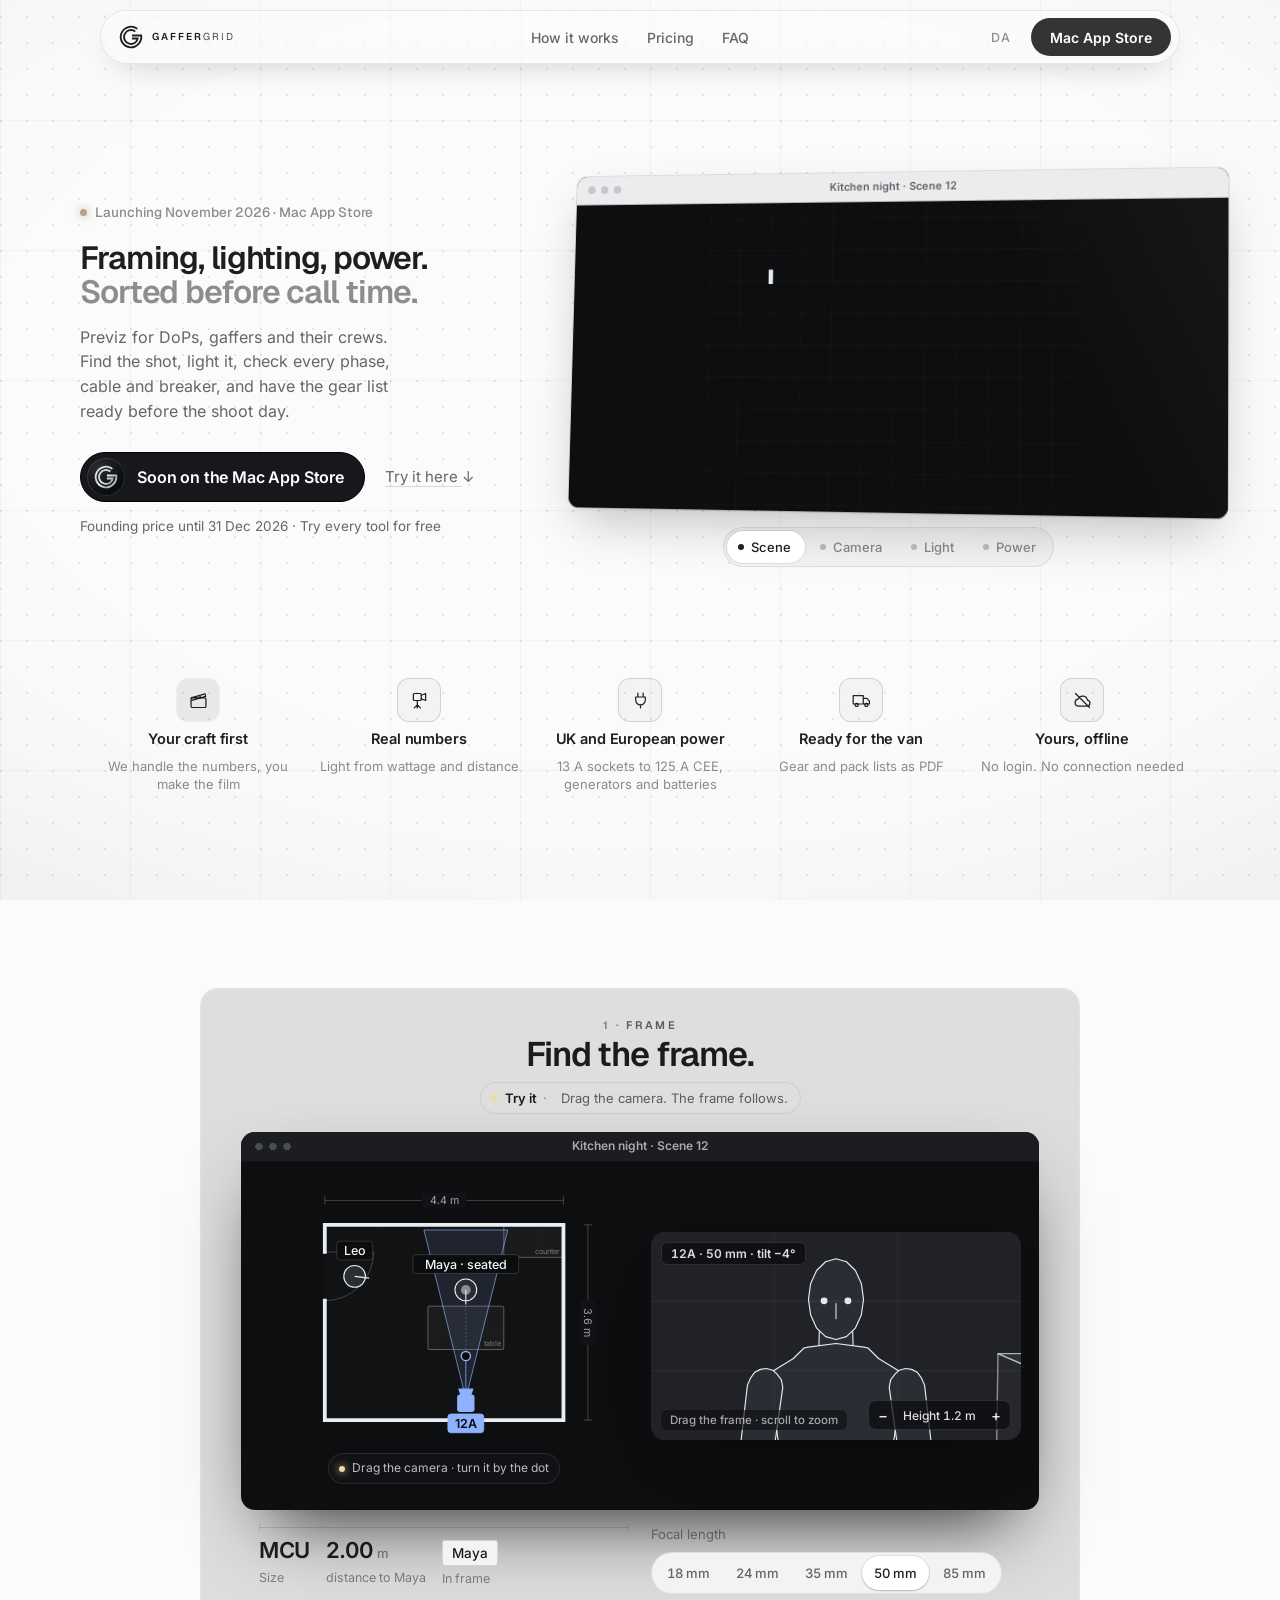
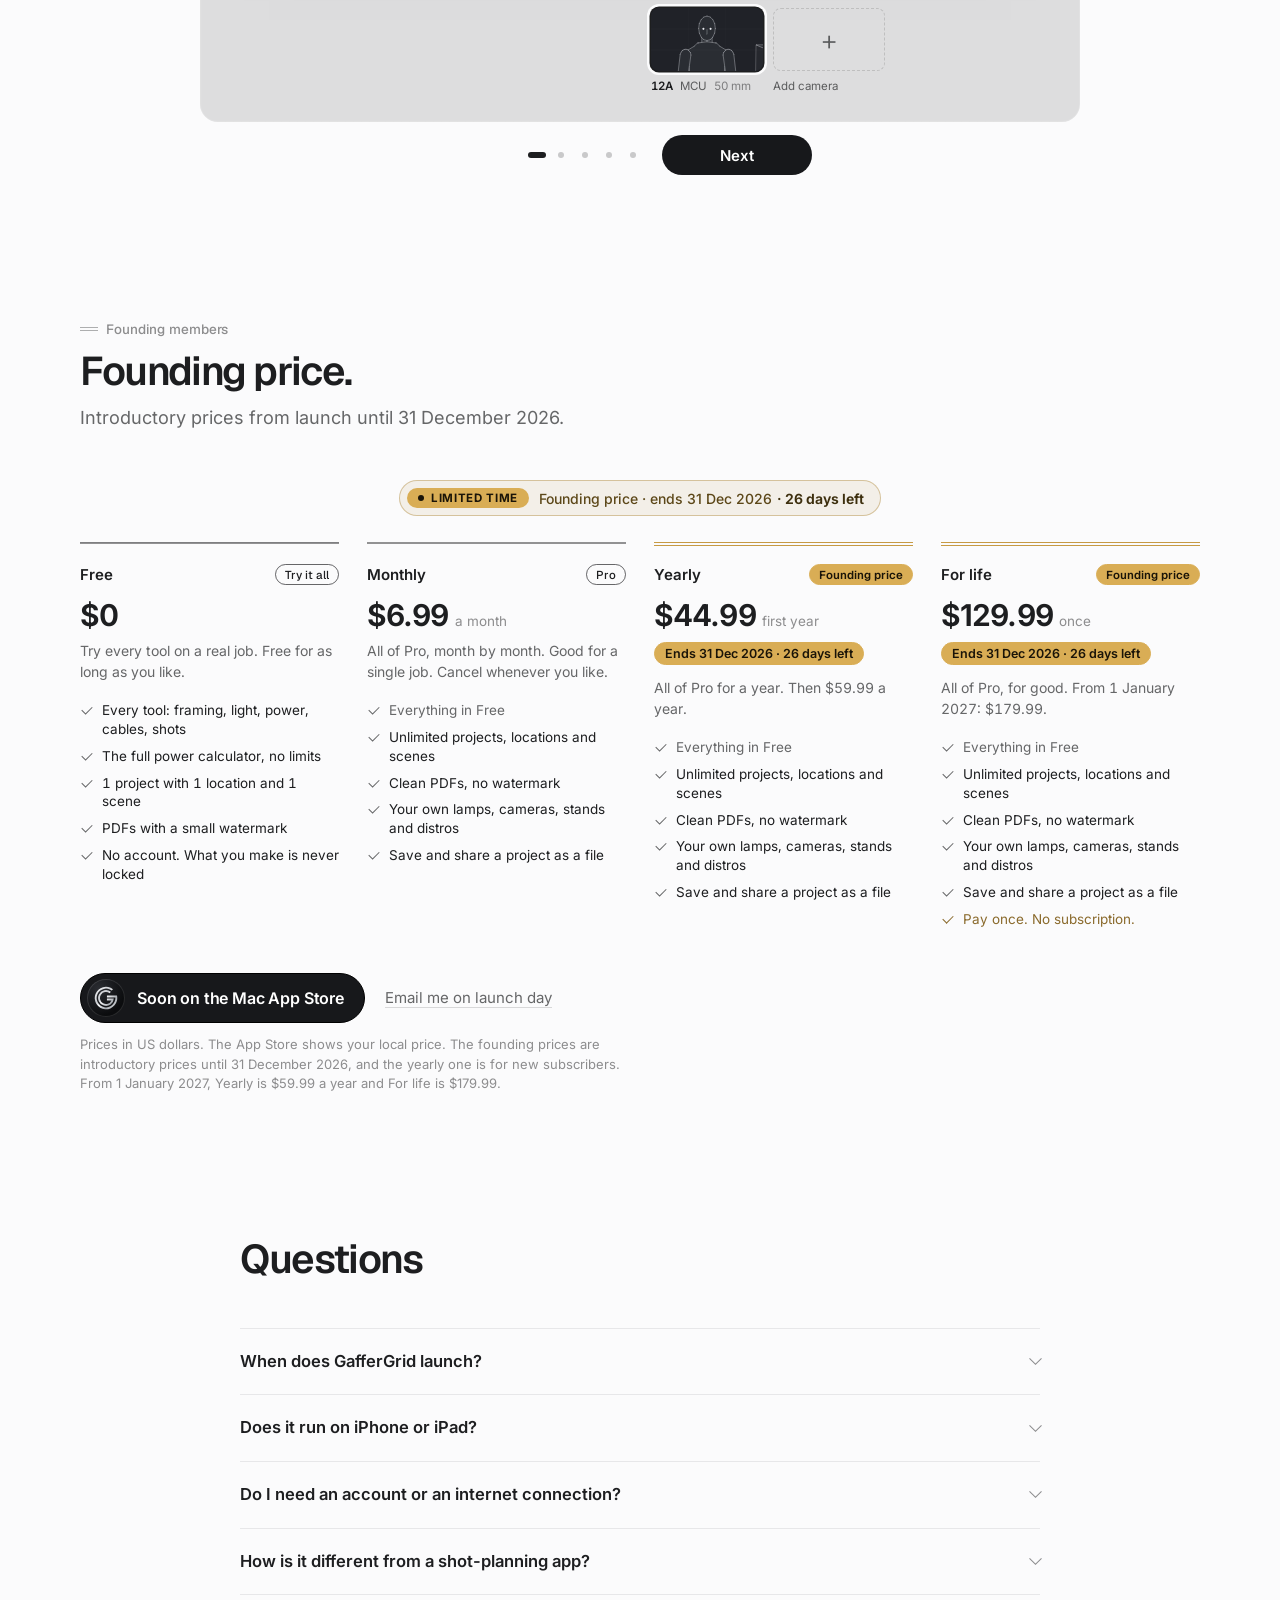
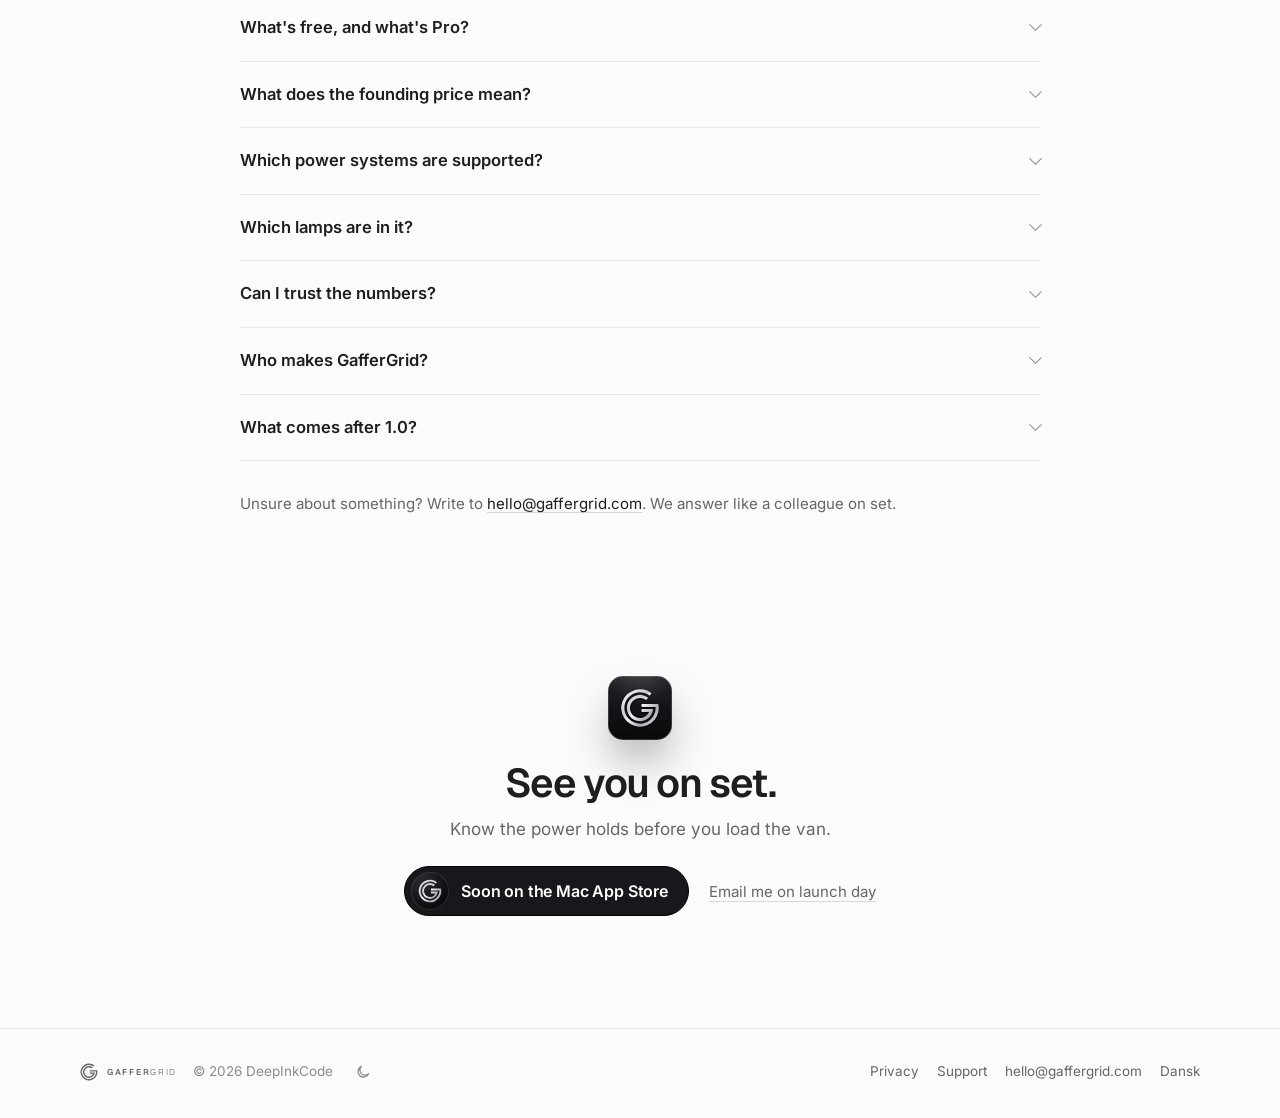
==== commit 5ac3ade4: "Engelsk intro: "Previz for DoPs, gaffers and their crews." (site 407984c) Co-Authored-By: Claude Opu" ====
--- a/index.html
+++ b/index.html
@@ -49,7 +49,7 @@
       <div class="hero-txt">
         <p class="eyebrow"><i aria-hidden="true"></i><span data-launch-label>Launching November 2026 · Mac App Store</span></p>
         <h1 id="h-hero"><span>Framing, lighting, power.</span><br><em>Sorted before call time.</em></h1>
-        <p class="lead">Previz for DoPs, gaffers and the rest of the crew. Find the shot, light it, check every phase, cable and breaker, and have the gear list ready before the shoot&nbsp;day.</p>
+        <p class="lead">Previz for DoPs, gaffers and their crews. Find the shot, light it, check every phase, cable and breaker, and have the gear list ready before the shoot&nbsp;day.</p>
         <div class="store-cta" data-store-cta>
         <a class="store simple" data-store aria-disabled="true" data-pre="Download on the" aria-label="Coming to the Mac App Store in November"><span class="store-app"><svg viewBox="0 0 32 32" aria-hidden="true"><defs><linearGradient id="ggst1" gradientUnits="userSpaceOnUse" x1="1" y1="1" x2="31" y2="31"><stop offset="0" stop-color="#fbfbfc"/><stop offset=".38" stop-color="#c9ccd1"/><stop offset=".5" stop-color="#f2f3f5"/><stop offset=".72" stop-color="#a9adb3"/><stop offset="1" stop-color="#e6e8eb"/></linearGradient></defs><path d="M25.235 4.18A15 15 0 1 0 30.644 12.75H17.25V15.25H28.477A12.5 12.5 0 1 1 23.696 6.15ZM22.464 7.726A10.5 10.5 0 1 0 26.473 16.75H17.25V19.25H23.31A8 8 0 1 1 20.925 9.696Z" fill="url(#ggst1)"/></svg></span><span class="store-t"><b data-store-name="Mac App Store">Soon on the Mac App Store</b></span></a>
         <a class="store-touch try-link" href="#frame">Try it here <span aria-hidden="true">↓</span></a>
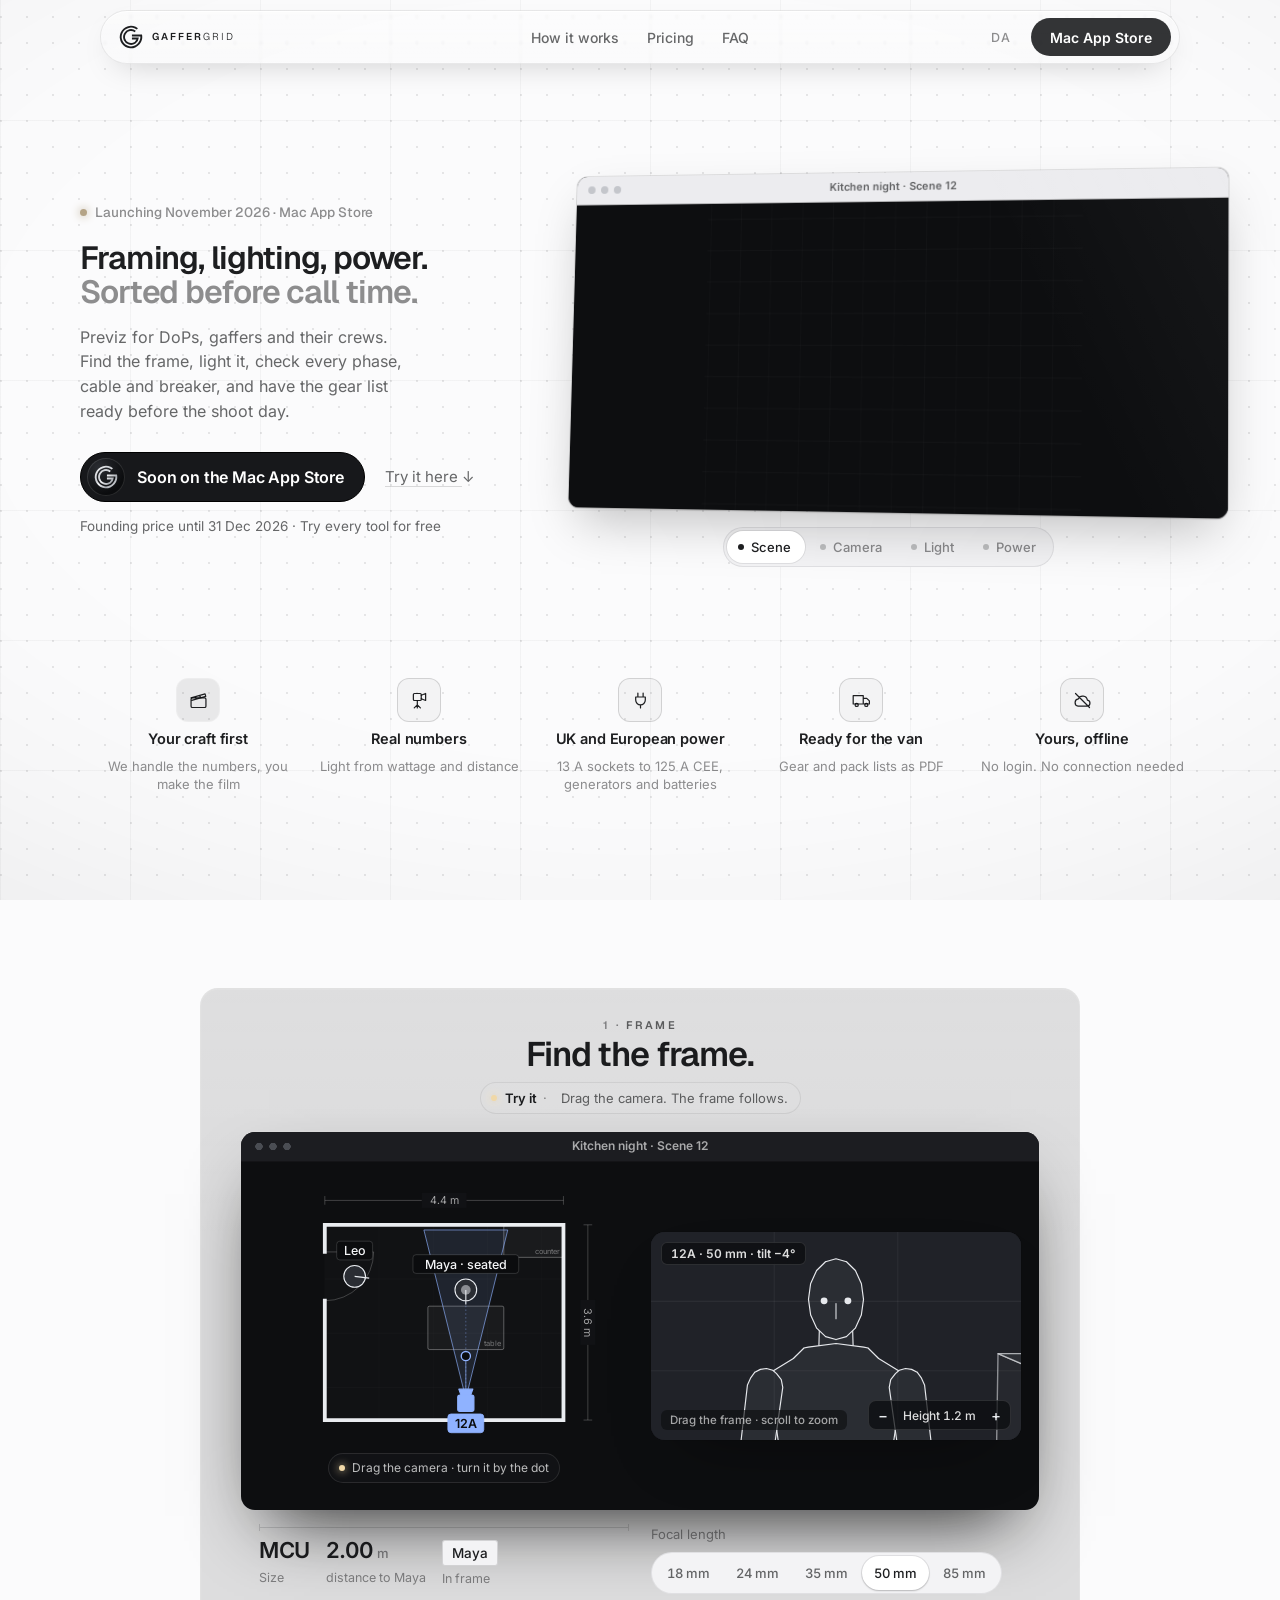
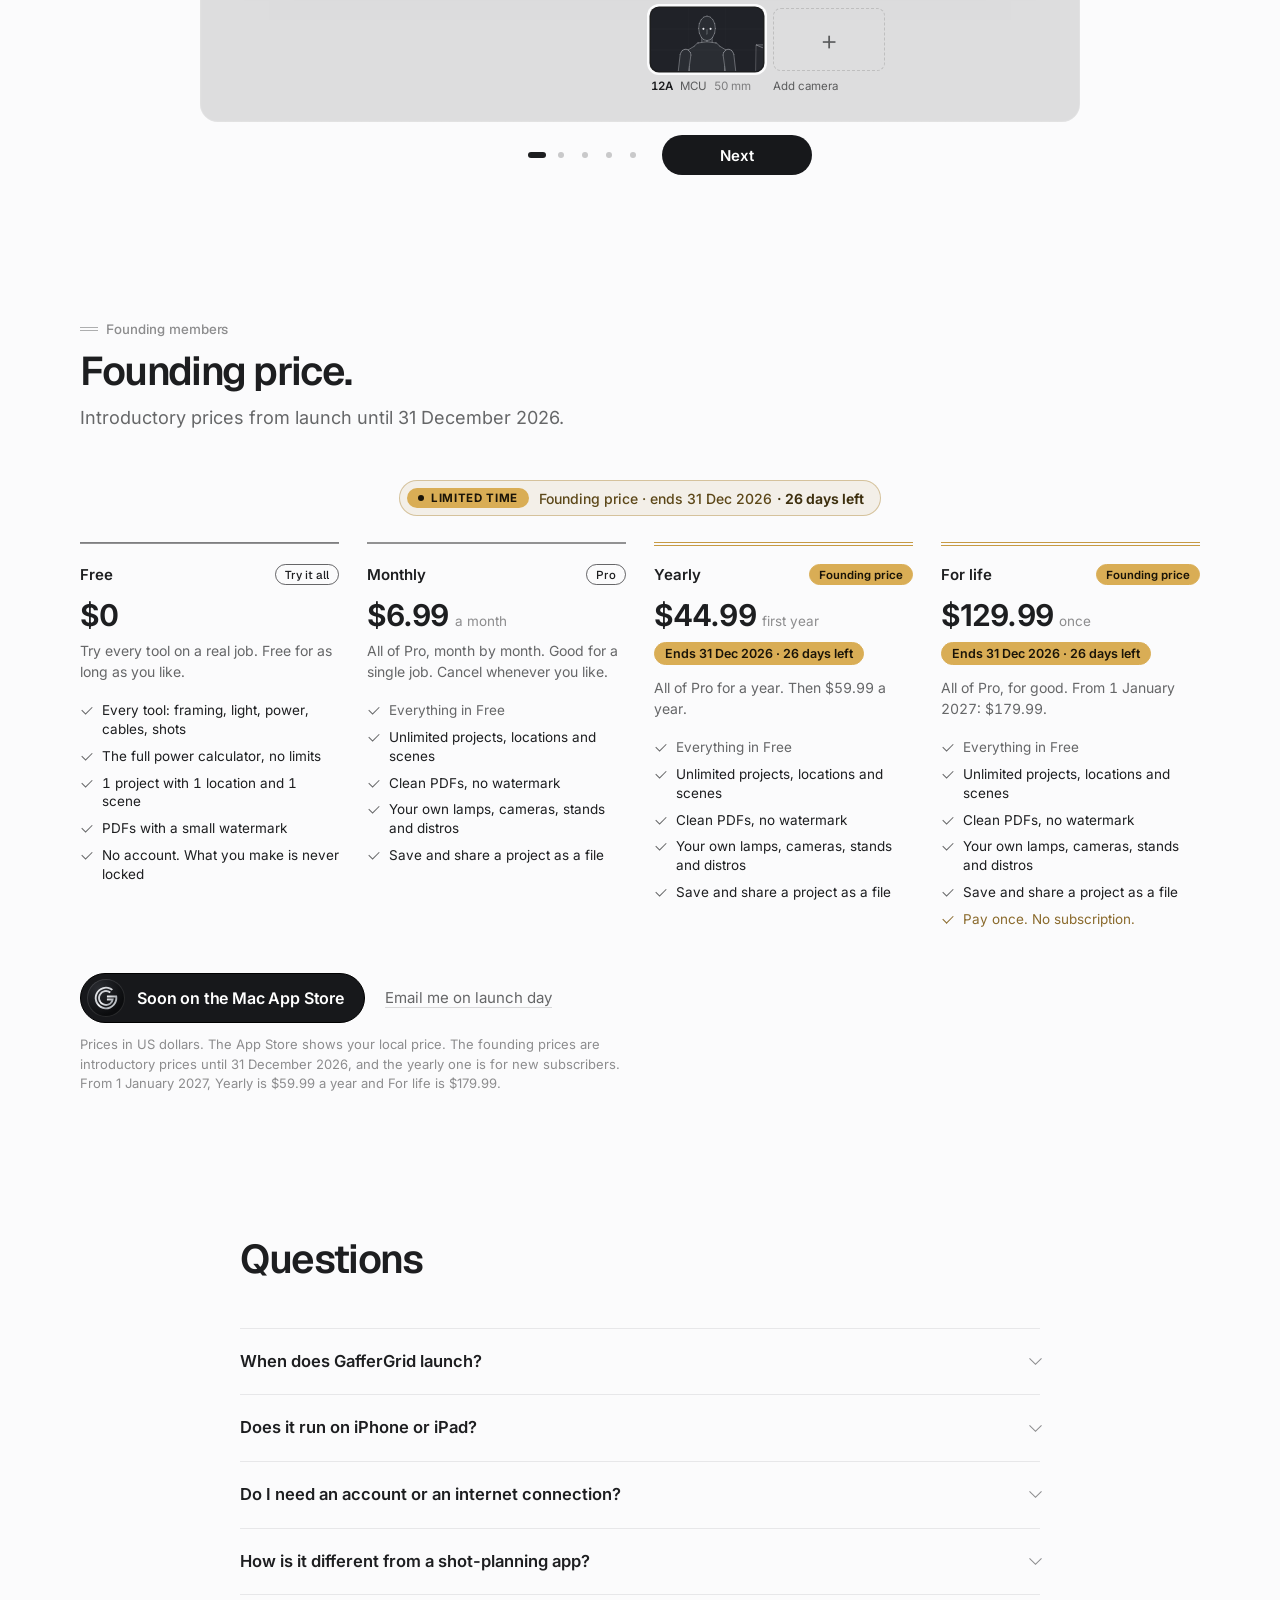
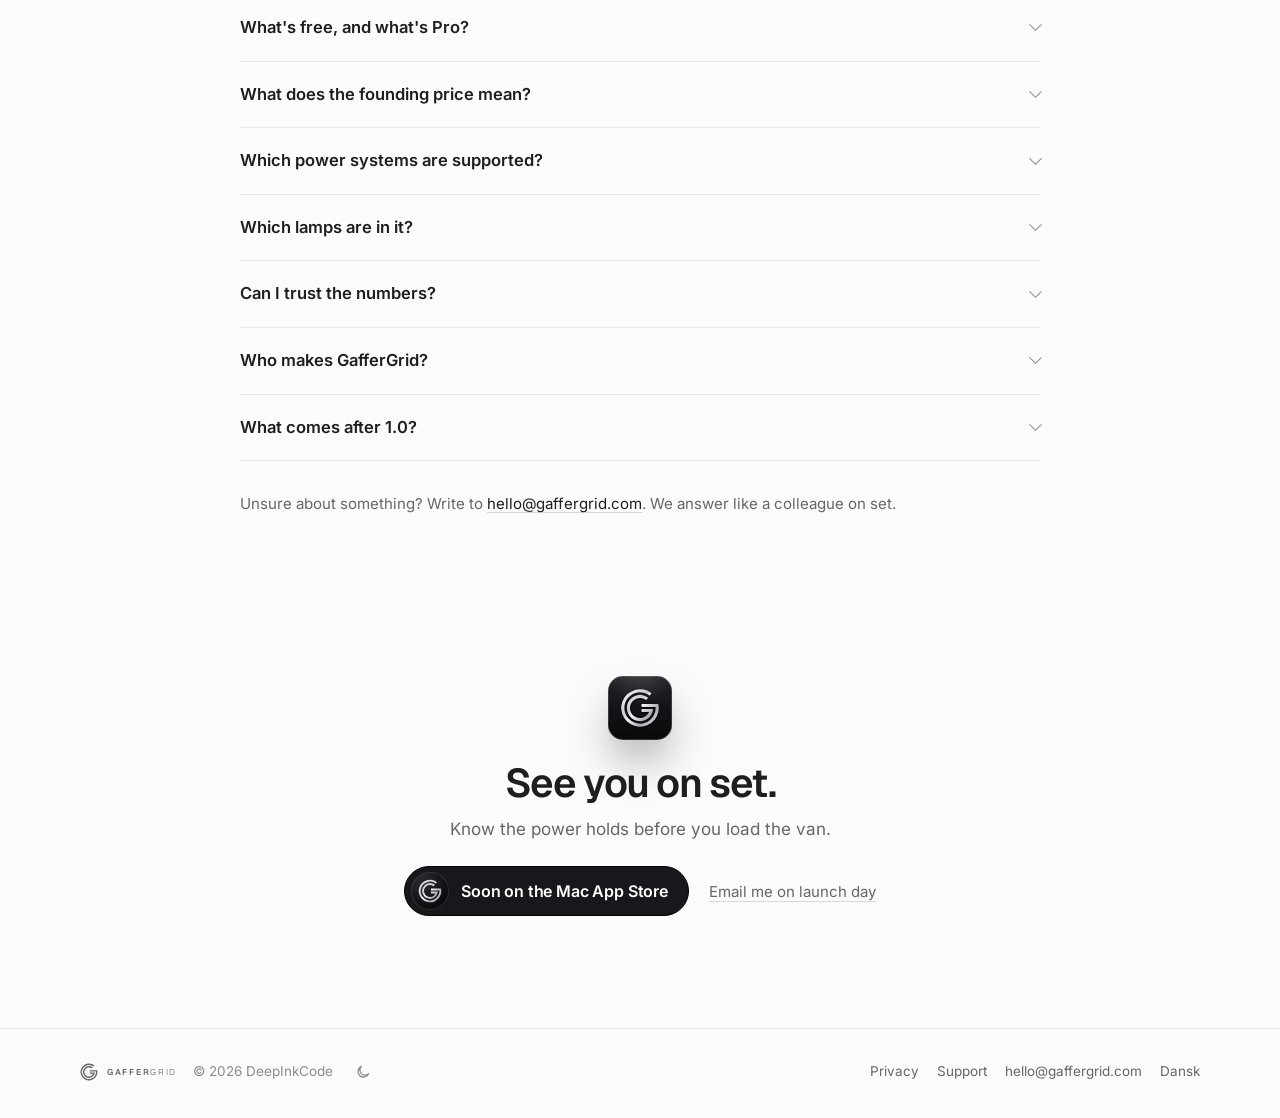
==== commit ac524743: "Engelsk intro: "Find the frame" (site b86ff53) Co-Authored-By: Claude Opus 5.5 <noreply@anthropic.co" ====
--- a/index.html
+++ b/index.html
@@ -49,7 +49,7 @@
       <div class="hero-txt">
         <p class="eyebrow"><i aria-hidden="true"></i><span data-launch-label>Launching November 2026 · Mac App Store</span></p>
         <h1 id="h-hero"><span>Framing, lighting, power.</span><br><em>Sorted before call time.</em></h1>
-        <p class="lead">Previz for DoPs, gaffers and their crews. Find the shot, light it, check every phase, cable and breaker, and have the gear list ready before the shoot&nbsp;day.</p>
+        <p class="lead">Previz for DoPs, gaffers and their crews. Find the frame, light it, check every phase, cable and breaker, and have the gear list ready before the shoot&nbsp;day.</p>
         <div class="store-cta" data-store-cta>
         <a class="store simple" data-store aria-disabled="true" data-pre="Download on the" aria-label="Coming to the Mac App Store in November"><span class="store-app"><svg viewBox="0 0 32 32" aria-hidden="true"><defs><linearGradient id="ggst1" gradientUnits="userSpaceOnUse" x1="1" y1="1" x2="31" y2="31"><stop offset="0" stop-color="#fbfbfc"/><stop offset=".38" stop-color="#c9ccd1"/><stop offset=".5" stop-color="#f2f3f5"/><stop offset=".72" stop-color="#a9adb3"/><stop offset="1" stop-color="#e6e8eb"/></linearGradient></defs><path d="M25.235 4.18A15 15 0 1 0 30.644 12.75H17.25V15.25H28.477A12.5 12.5 0 1 1 23.696 6.15ZM22.464 7.726A10.5 10.5 0 1 0 26.473 16.75H17.25V19.25H23.31A8 8 0 1 1 20.925 9.696Z" fill="url(#ggst1)"/></svg></span><span class="store-t"><b data-store-name="Mac App Store">Soon on the Mac App Store</b></span></a>
         <a class="store-touch try-link" href="#frame">Try it here <span aria-hidden="true">↓</span></a>
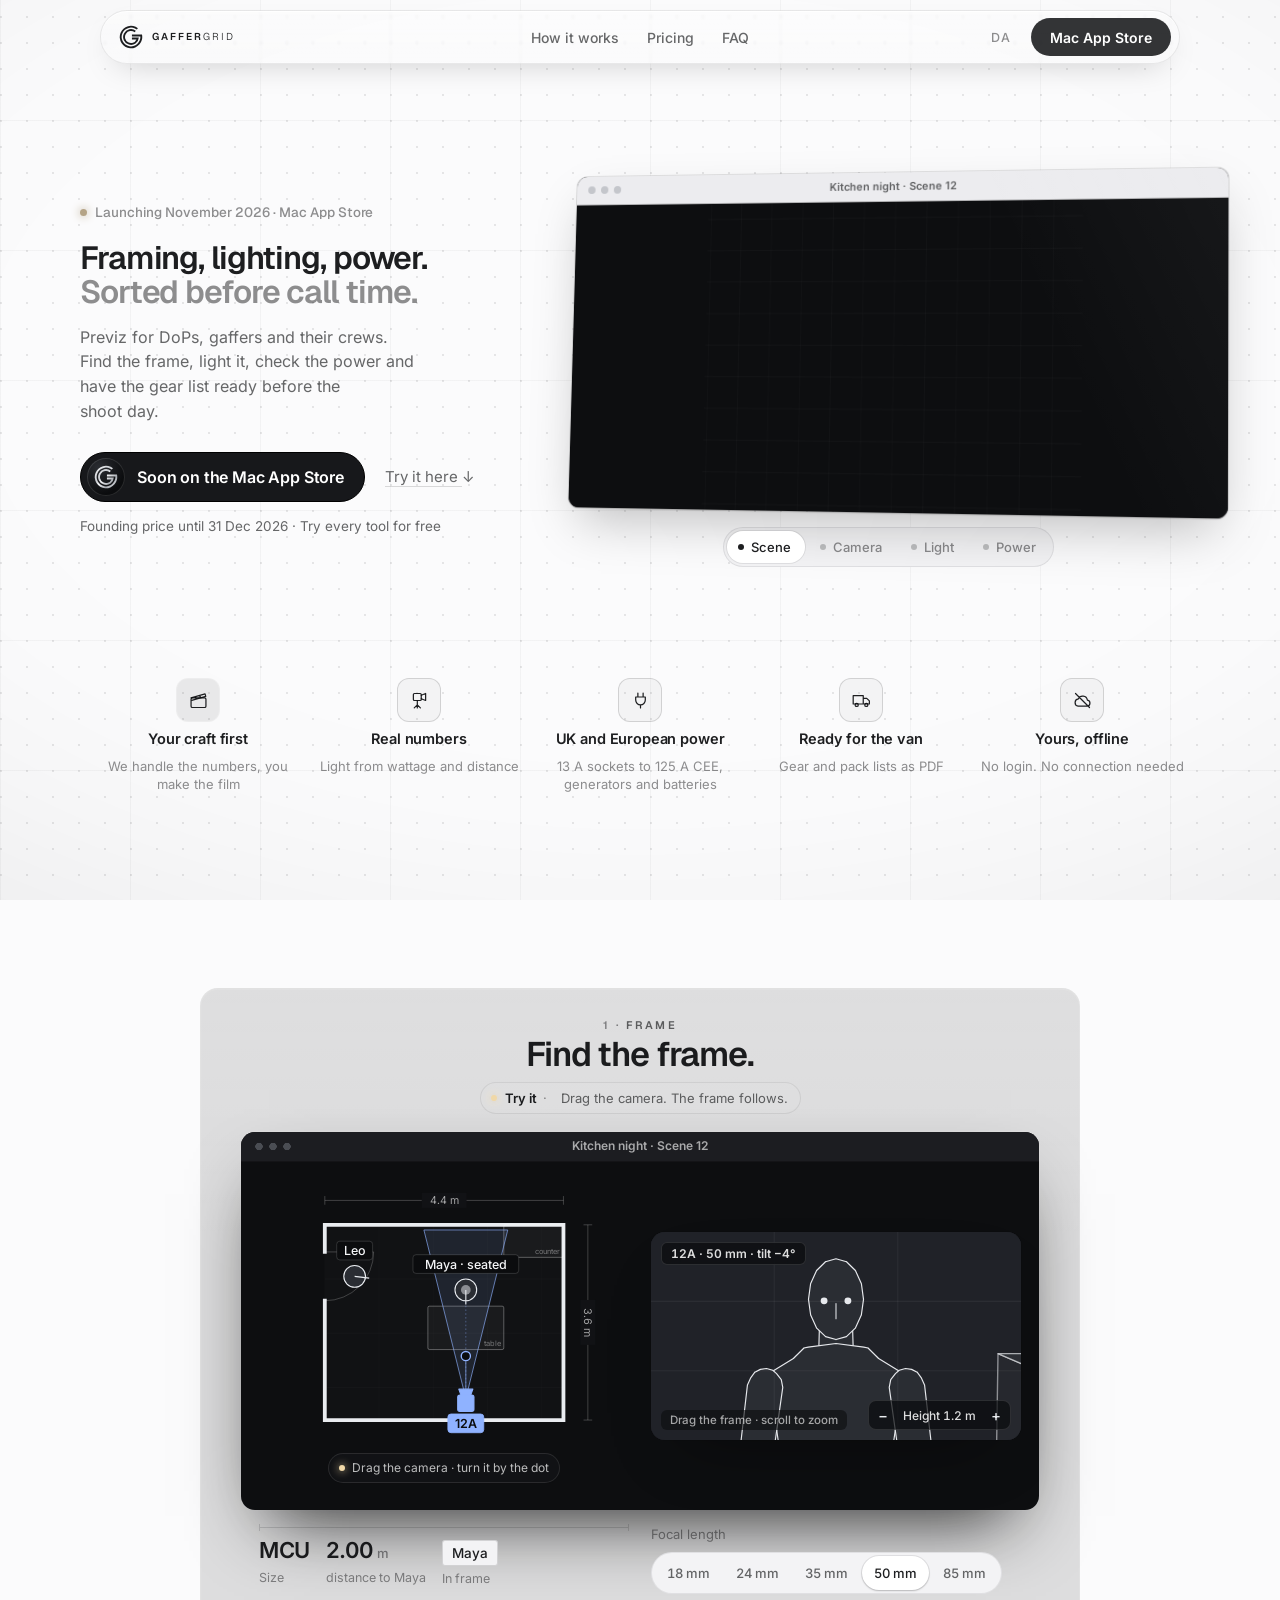
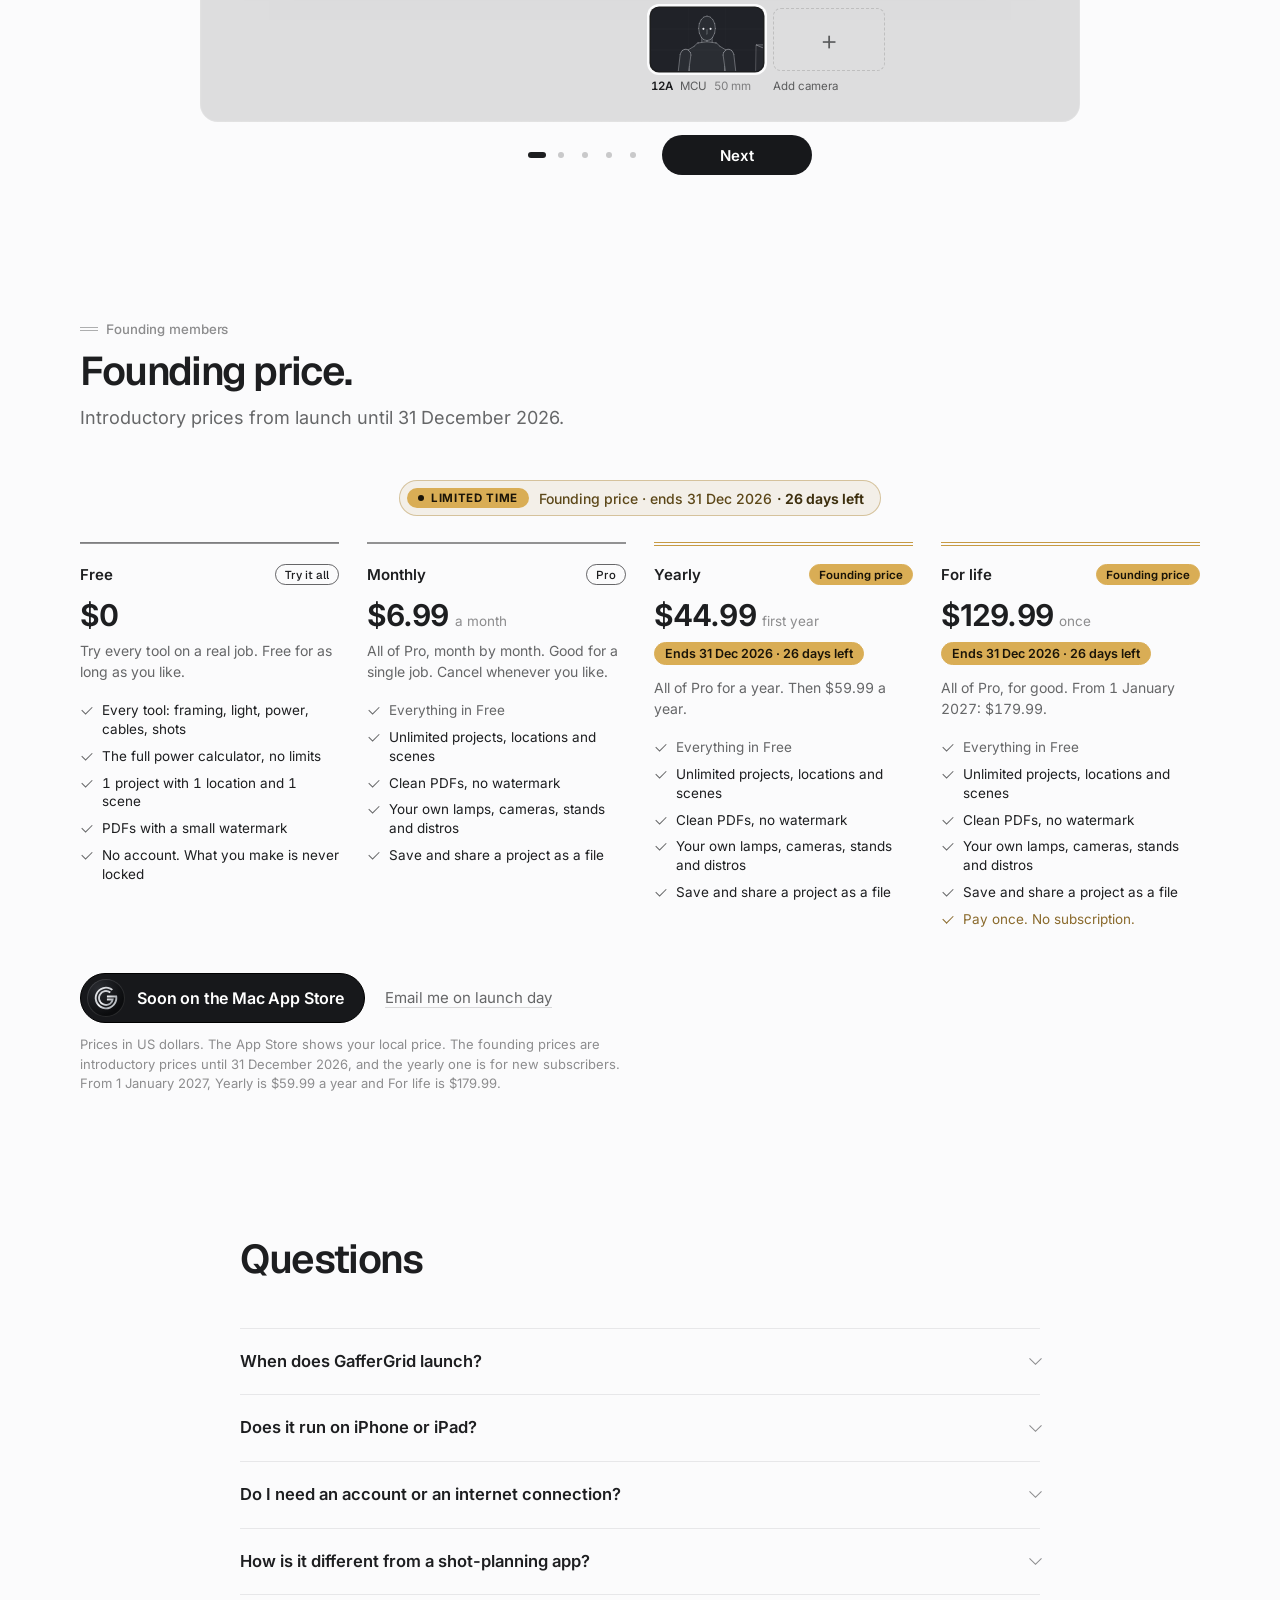
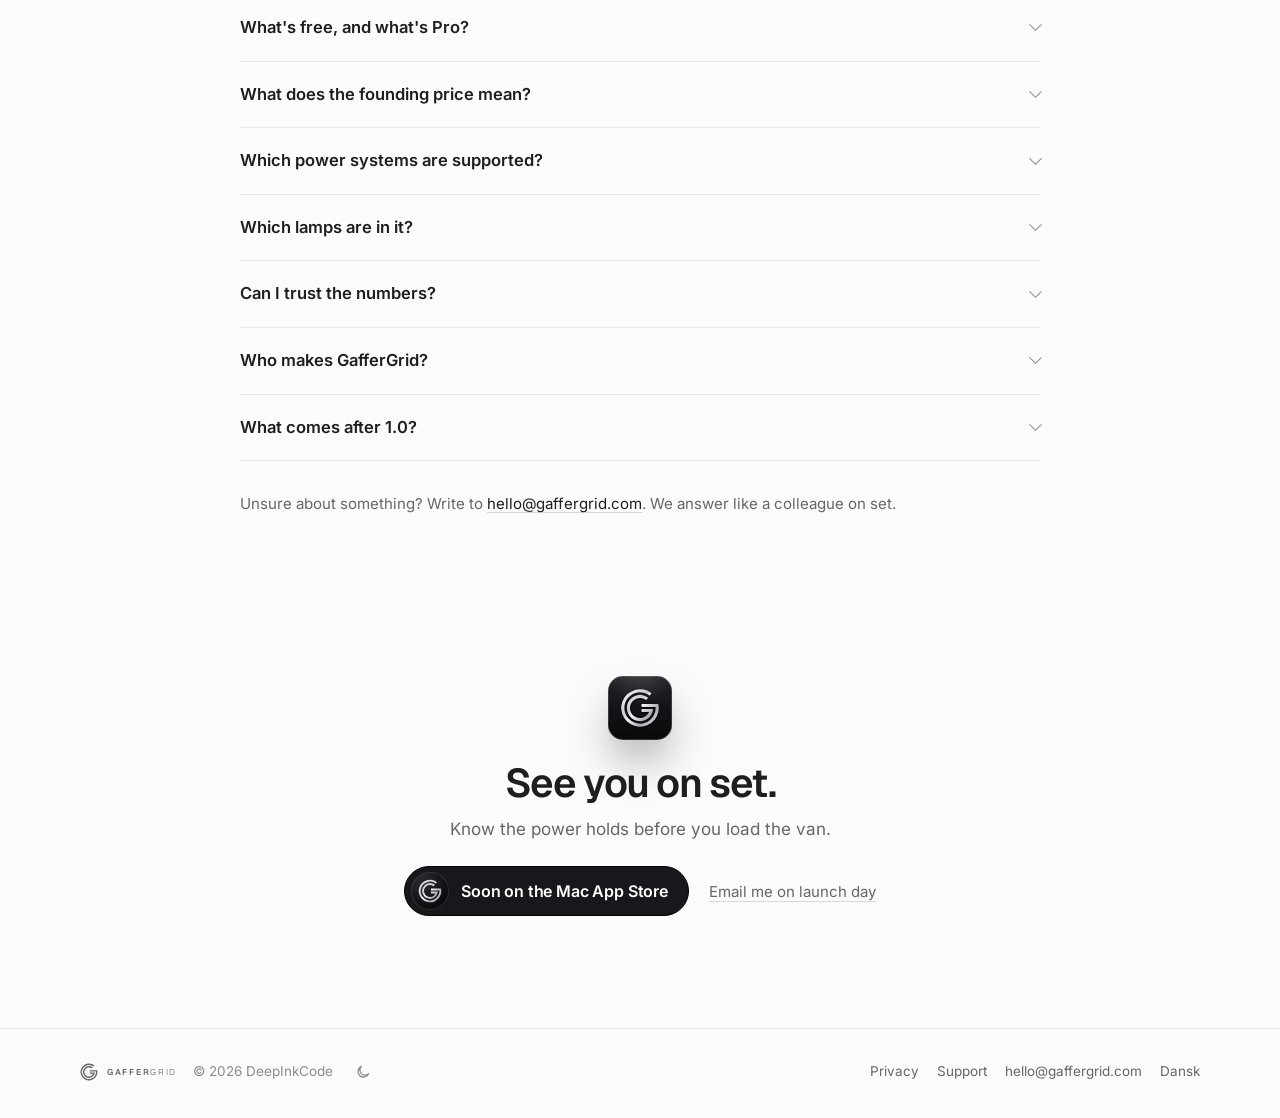
==== commit ee19def1: "Engelsk intro kortere (site 0b96763) Co-Authored-By: Claude Opus 5.5 <noreply@anthropic.com>" ====
--- a/index.html
+++ b/index.html
@@ -49,7 +49,7 @@
       <div class="hero-txt">
         <p class="eyebrow"><i aria-hidden="true"></i><span data-launch-label>Launching November 2026 · Mac App Store</span></p>
         <h1 id="h-hero"><span>Framing, lighting, power.</span><br><em>Sorted before call time.</em></h1>
-        <p class="lead">Previz for DoPs, gaffers and their crews. Find the frame, light it, check every phase, cable and breaker, and have the gear list ready before the shoot&nbsp;day.</p>
+        <p class="lead">Previz for DoPs, gaffers and their crews. Find the frame, light it, check the power and have the gear list ready before the shoot&nbsp;day.</p>
         <div class="store-cta" data-store-cta>
         <a class="store simple" data-store aria-disabled="true" data-pre="Download on the" aria-label="Coming to the Mac App Store in November"><span class="store-app"><svg viewBox="0 0 32 32" aria-hidden="true"><defs><linearGradient id="ggst1" gradientUnits="userSpaceOnUse" x1="1" y1="1" x2="31" y2="31"><stop offset="0" stop-color="#fbfbfc"/><stop offset=".38" stop-color="#c9ccd1"/><stop offset=".5" stop-color="#f2f3f5"/><stop offset=".72" stop-color="#a9adb3"/><stop offset="1" stop-color="#e6e8eb"/></linearGradient></defs><path d="M25.235 4.18A15 15 0 1 0 30.644 12.75H17.25V15.25H28.477A12.5 12.5 0 1 1 23.696 6.15ZM22.464 7.726A10.5 10.5 0 1 0 26.473 16.75H17.25V19.25H23.31A8 8 0 1 1 20.925 9.696Z" fill="url(#ggst1)"/></svg></span><span class="store-t"><b data-store-name="Mac App Store">Soon on the Mac App Store</b></span></a>
         <a class="store-touch try-link" href="#frame">Try it here <span aria-hidden="true">↓</span></a>
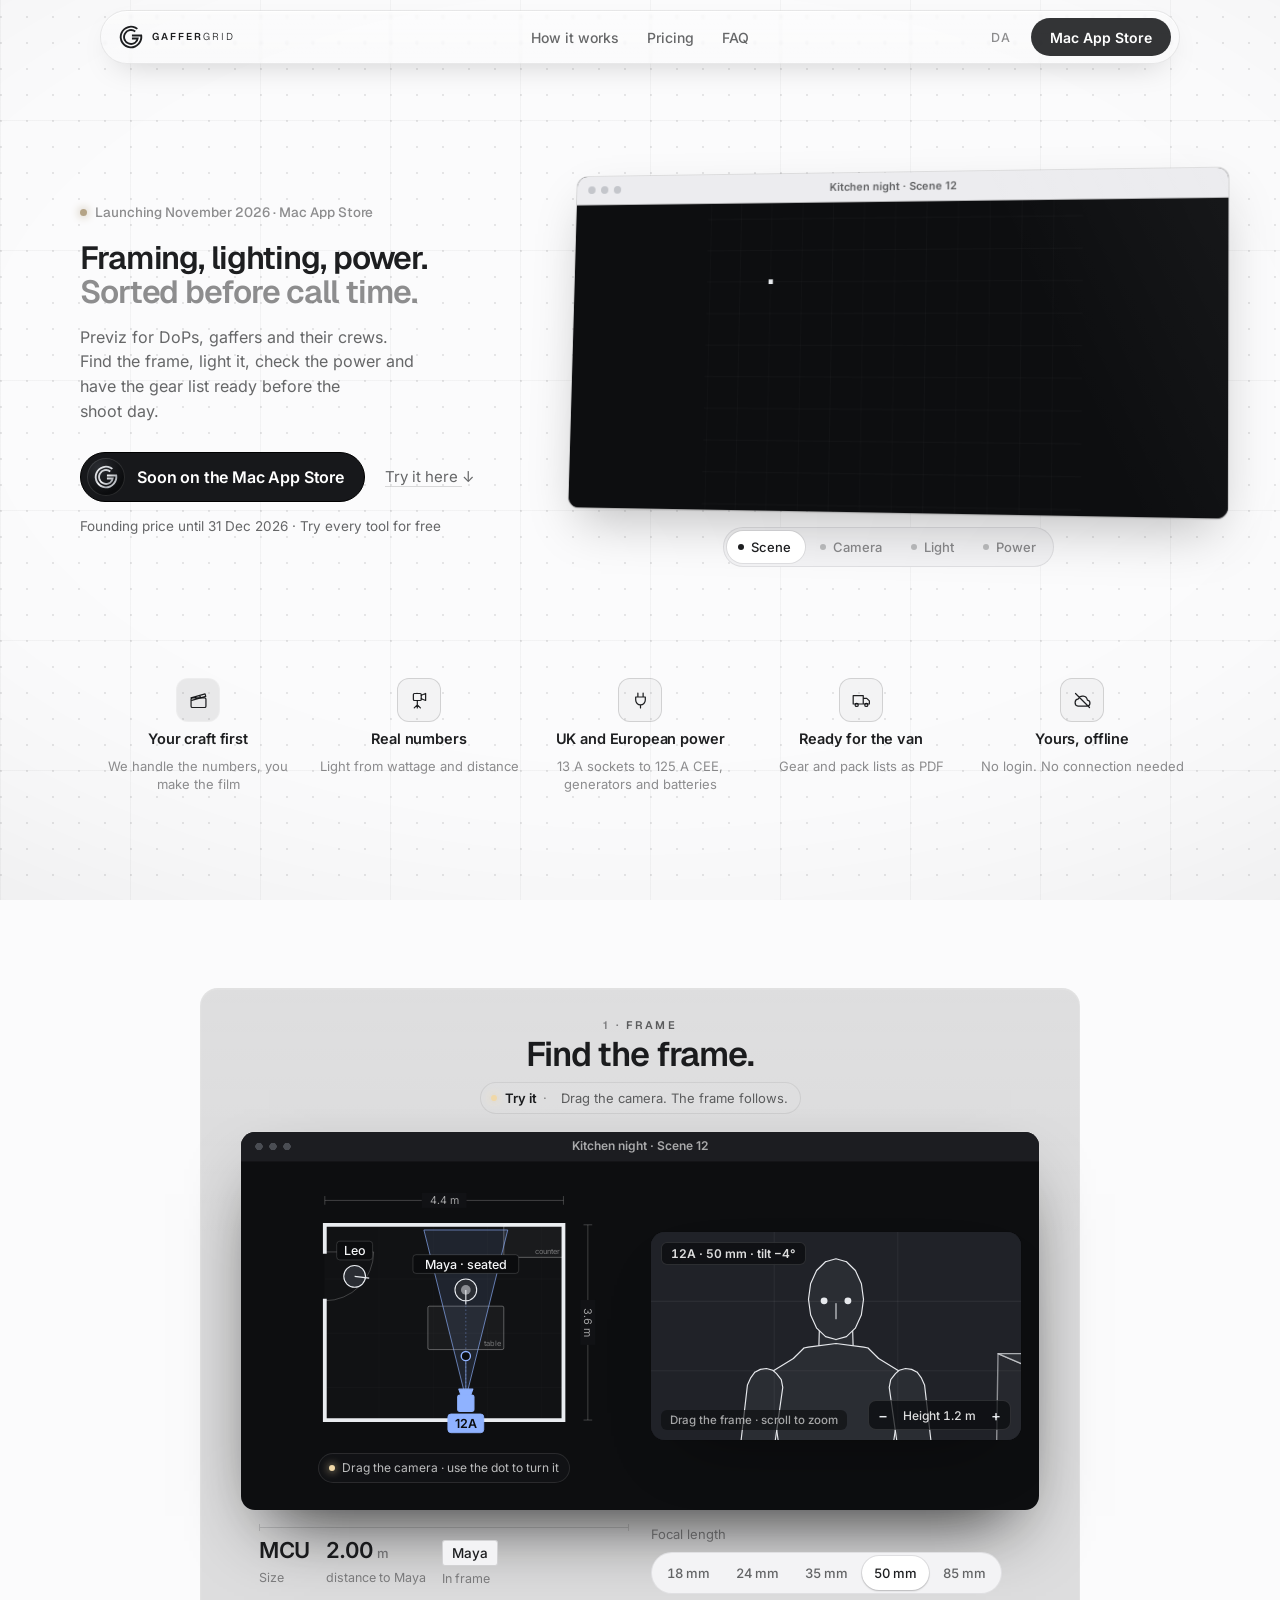
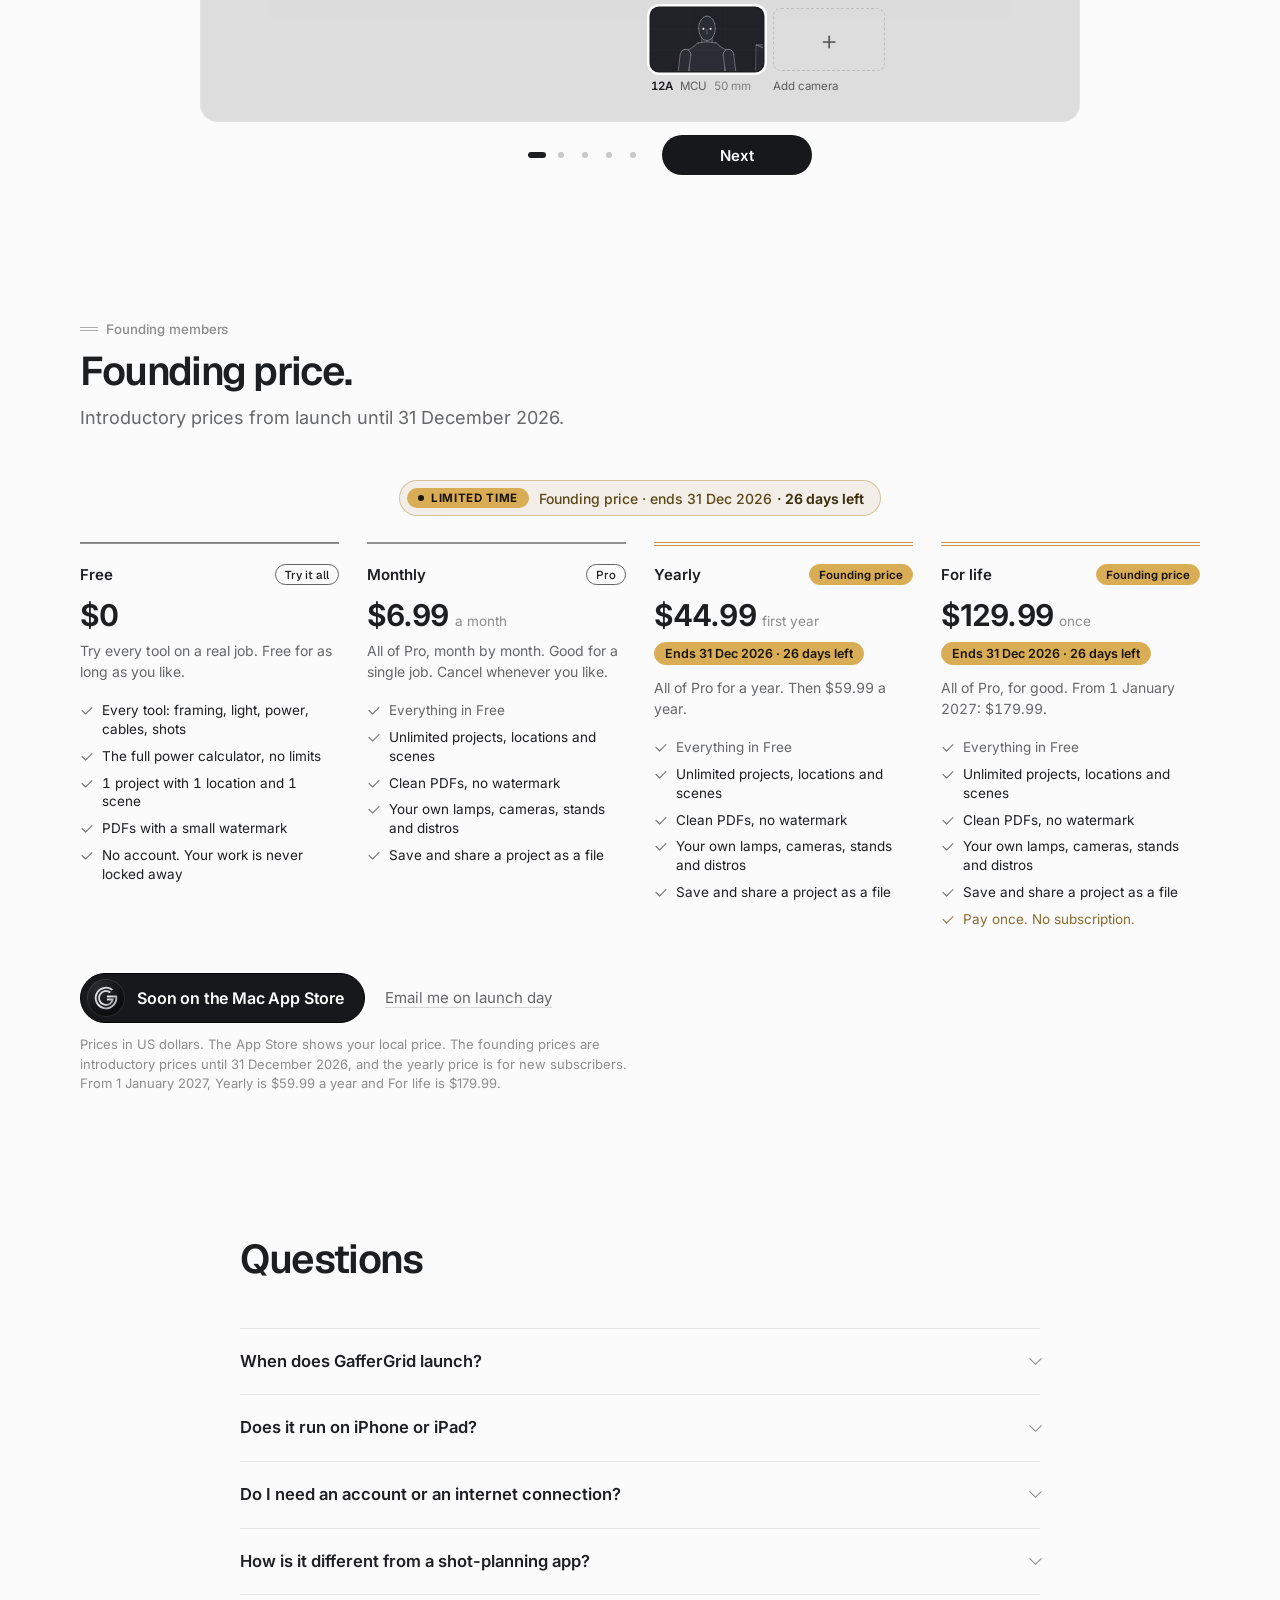
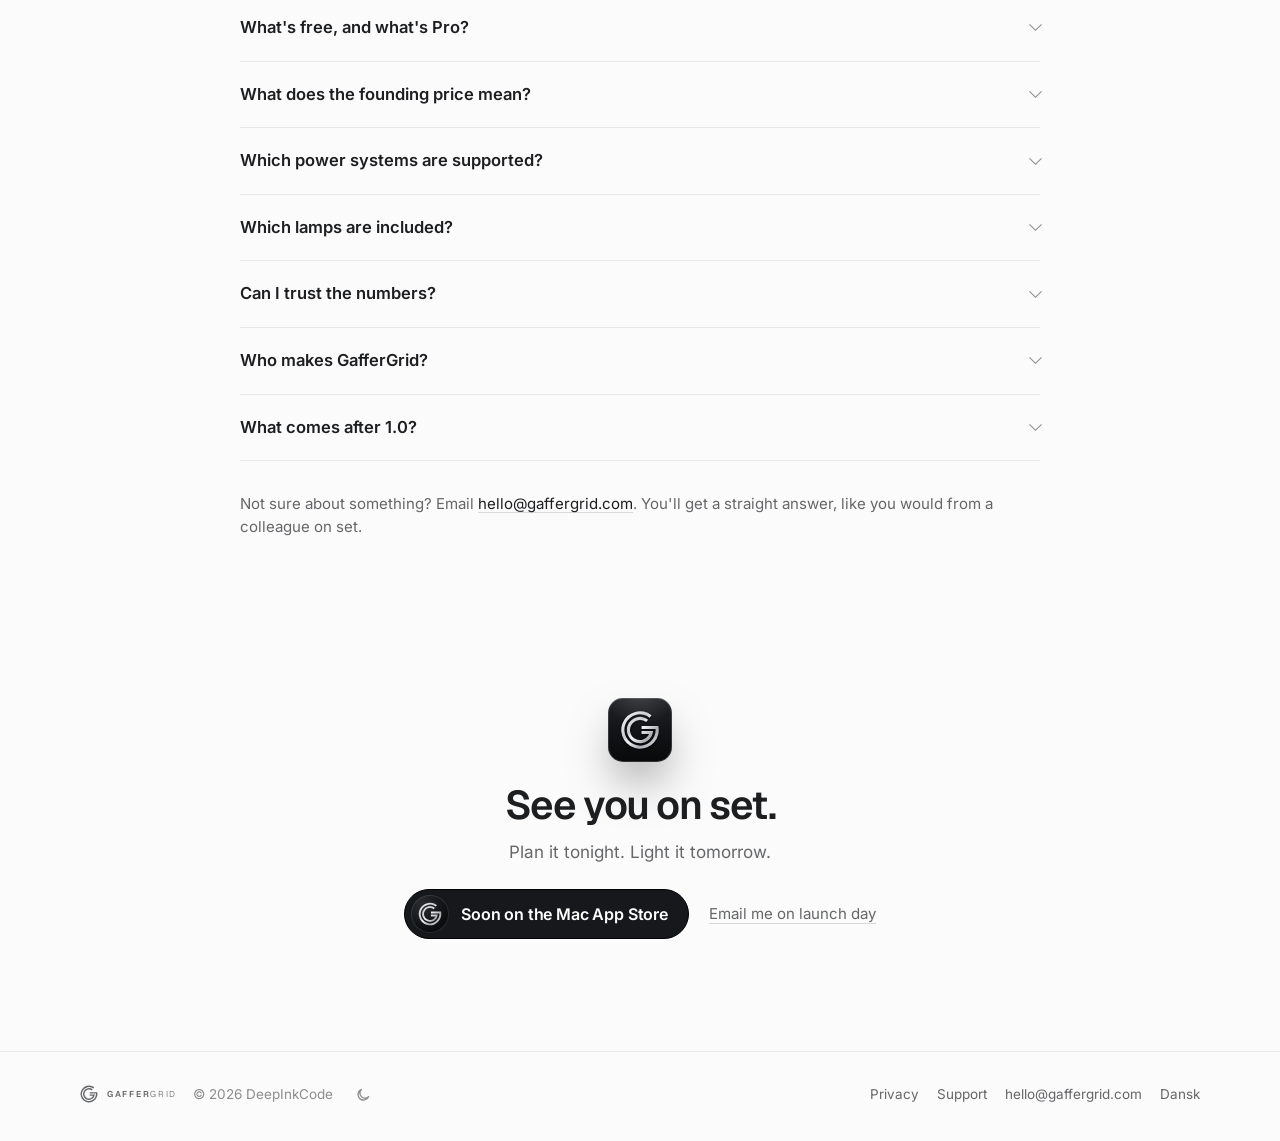
==== commit d0882227: "Engelsk uden direkte oversættelser; ny slutlinje (site 34e5f8d) Co-Authored-By: Claude Opus 5.5 <nor" ====
--- a/index.html
+++ b/index.html
@@ -4,7 +4,7 @@
 <meta charset="utf-8">
 <meta name="viewport" content="width=device-width, initial-scale=1, viewport-fit=cover">
 <title>GafferGrid · Previz, lighting and power planning for film crews (Mac)</title>
-<meta name="description" content="Plan the light and the power for your film set. Every phase checked, and the gear list ready for the hire company. Coming to the Mac App Store in November 2026.">
+<meta name="description" content="Plan the lighting and power for your shoot, with every phase checked and the gear list ready for the hire company. Coming to the Mac App Store in November 2026.">
 <link rel="canonical" href="https://gaffergrid.com/">
 <link rel="alternate" hreflang="en-GB" href="https://gaffergrid.com/">
 <link rel="alternate" hreflang="da" href="https://gaffergrid.com/da/">
@@ -13,7 +13,7 @@
 <meta property="og:site_name" content="GafferGrid">
 <meta property="og:url" content="https://gaffergrid.com/">
 <meta property="og:title" content="GafferGrid · Previz, lighting and power planning for film crews (Mac)">
-<meta property="og:description" content="Plan the light and the power for your film set. Every phase checked, and the gear list ready for the hire company. Coming to the Mac App Store in November 2026.">
+<meta property="og:description" content="Plan the lighting and power for your shoot, with every phase checked and the gear list ready for the hire company. Coming to the Mac App Store in November 2026.">
 <meta property="og:image" content="https://gaffergrid.com/assets/og.png">
 <meta property="og:image:width" content="1200">
 <meta property="og:image:height" content="630">
@@ -94,13 +94,13 @@
       <p class="try"><b>Try it</b>Lay the cables and watch every phase fill up.</p>
     </div>
     <div class="pwdemo" data-power-demo></div>
-    <p class="fine step-fine">A planning guide. A qualified electrician or gaffer approves it on the day.</p>
+    <p class="fine step-fine">A planning tool. A qualified electrician or gaffer signs it off on the day.</p>
   </section>
   <section class="wrap step" id="production" aria-labelledby="h-production">
     <div class="step-head">
       <p class="k step-k"><span class="num">4</span><span>Production</span></p>
       <h2 id="h-production">Pack the van.</h2>
-      <p class="try"><b>Try it</b>Your shots, the day and the pack list.</p>
+      <p class="try"><b>Try it</b>Your shots, the schedule and the pack list.</p>
     </div>
     <div class="prod">
       <div class="prod-l" data-prod-shots></div>
@@ -112,7 +112,7 @@
     <div class="step-head">
       <p class="k step-k"><span class="num">5</span><span>Deliver</span></p>
       <h2 id="h-deliver">Export it all.</h2>
-      <p class="try"><b>Try it</b>Every paper the crew needs, from one plan.</p>
+      <p class="try"><b>Try it</b>All the paperwork the crew needs, from one plan.</p>
     </div>
     <div class="deliver" data-deliver data-scenes='[["12","INT. MAYA&#39;S FLAT, KITCHEN – NIGHT","Maya, Leo","3 shots"],["13","INT. STAIRWELL – NIGHT","Maya, Mr Berg","2 shots"],["15","INT. MAYA&#39;S FLAT, KITCHEN – DAY","Leo","1 shot"]]' data-fold="Fold them out again" data-exp="Export it all">
       <div class="fan">
@@ -127,23 +127,23 @@
   <section class="wrap sec found" id="founding" aria-labelledby="h-found">
     <div class="head"><p class="k">Founding members</p><h2 id="h-found">Founding price.</h2><p>Introductory prices from launch until 31 December 2026.</p></div>
     <p class="offer" data-until="2026-12-31" data-left="days left" data-left1="day left"><span class="offer-tag">Limited time</span>Founding price · ends 31 Dec 2026</p>
-    <div class="plans"><div class="plan free"><div class="plan-n"><b>Free</b><em class="badge">Try it all</em></div><p class="price"><strong>$0</strong></p><span class="plan-d">Try every tool on a real job. Free for as long as you like.</span><ul class="plan-pts"><li>Every tool: framing, light, power, cables, shots</li><li>The full power calculator, no limits</li><li>1 project with 1 location and 1 scene</li><li>PDFs with a small watermark</li><li>No account. What you make is never locked</li></ul></div><div class="plan"><div class="plan-n"><b>Monthly</b><em class="badge">Pro</em></div><p class="price"><strong>$6.99</strong><span>a month</span></p><span class="plan-d">All of Pro, month by month. Good for a single job. Cancel whenever you like.</span><ul class="plan-pts"><li class="all">Everything in Free</li><li>Unlimited projects, locations and scenes</li><li>Clean PDFs, no watermark</li><li>Your own lamps, cameras, stands and distros</li><li>Save and share a project as a file</li></ul></div><div class="plan hot"><div class="plan-n"><b>Yearly</b><em class="badge">Founding price</em></div><p class="price"><strong>$44.99</strong><span>first year</span></p><p class="until" data-until="2026-12-31" data-left="days left" data-left1="day left">Ends 31 Dec 2026</p><span class="plan-d">All of Pro for a year. Then $59.99 a year.</span><ul class="plan-pts"><li class="all">Everything in Free</li><li>Unlimited projects, locations and scenes</li><li>Clean PDFs, no watermark</li><li>Your own lamps, cameras, stands and distros</li><li>Save and share a project as a file</li></ul></div><div class="plan hot"><div class="plan-n"><b>For life</b><em class="badge">Founding price</em></div><p class="price"><strong>$129.99</strong><span>once</span></p><p class="until" data-until="2026-12-31" data-left="days left" data-left1="day left">Ends 31 Dec 2026</p><span class="plan-d">All of Pro, for good. From 1 January 2027: $179.99.</span><ul class="plan-pts"><li class="all">Everything in Free</li><li>Unlimited projects, locations and scenes</li><li>Clean PDFs, no watermark</li><li>Your own lamps, cameras, stands and distros</li><li>Save and share a project as a file</li><li class="plus">Pay once. No subscription.</li></ul></div></div>
+    <div class="plans"><div class="plan free"><div class="plan-n"><b>Free</b><em class="badge">Try it all</em></div><p class="price"><strong>$0</strong></p><span class="plan-d">Try every tool on a real job. Free for as long as you like.</span><ul class="plan-pts"><li>Every tool: framing, light, power, cables, shots</li><li>The full power calculator, no limits</li><li>1 project with 1 location and 1 scene</li><li>PDFs with a small watermark</li><li>No account. Your work is never locked away</li></ul></div><div class="plan"><div class="plan-n"><b>Monthly</b><em class="badge">Pro</em></div><p class="price"><strong>$6.99</strong><span>a month</span></p><span class="plan-d">All of Pro, month by month. Good for a single job. Cancel whenever you like.</span><ul class="plan-pts"><li class="all">Everything in Free</li><li>Unlimited projects, locations and scenes</li><li>Clean PDFs, no watermark</li><li>Your own lamps, cameras, stands and distros</li><li>Save and share a project as a file</li></ul></div><div class="plan hot"><div class="plan-n"><b>Yearly</b><em class="badge">Founding price</em></div><p class="price"><strong>$44.99</strong><span>first year</span></p><p class="until" data-until="2026-12-31" data-left="days left" data-left1="day left">Ends 31 Dec 2026</p><span class="plan-d">All of Pro for a year. Then $59.99 a year.</span><ul class="plan-pts"><li class="all">Everything in Free</li><li>Unlimited projects, locations and scenes</li><li>Clean PDFs, no watermark</li><li>Your own lamps, cameras, stands and distros</li><li>Save and share a project as a file</li></ul></div><div class="plan hot"><div class="plan-n"><b>For life</b><em class="badge">Founding price</em></div><p class="price"><strong>$129.99</strong><span>once</span></p><p class="until" data-until="2026-12-31" data-left="days left" data-left1="day left">Ends 31 Dec 2026</p><span class="plan-d">All of Pro, for good. From 1 January 2027: $179.99.</span><ul class="plan-pts"><li class="all">Everything in Free</li><li>Unlimited projects, locations and scenes</li><li>Clean PDFs, no watermark</li><li>Your own lamps, cameras, stands and distros</li><li>Save and share a project as a file</li><li class="plus">Pay once. No subscription.</li></ul></div></div>
     <div class="found-cta"><div class="store-cta" data-store-cta>
         <a class="store simple" data-store aria-disabled="true" data-pre="Download on the" aria-label="Coming to the Mac App Store in November"><span class="store-app"><svg viewBox="0 0 32 32" aria-hidden="true"><defs><linearGradient id="ggst2" gradientUnits="userSpaceOnUse" x1="1" y1="1" x2="31" y2="31"><stop offset="0" stop-color="#fbfbfc"/><stop offset=".38" stop-color="#c9ccd1"/><stop offset=".5" stop-color="#f2f3f5"/><stop offset=".72" stop-color="#a9adb3"/><stop offset="1" stop-color="#e6e8eb"/></linearGradient></defs><path d="M25.235 4.18A15 15 0 1 0 30.644 12.75H17.25V15.25H28.477A12.5 12.5 0 1 1 23.696 6.15ZM22.464 7.726A10.5 10.5 0 1 0 26.473 16.75H17.25V19.25H23.31A8 8 0 1 1 20.925 9.696Z" fill="url(#ggst2)"/></svg></span><span class="store-t"><b data-store-name="Mac App Store">Soon on the Mac App Store</b></span></a>
         <a class="store-touch" data-store-touch href="mailto:hello@gaffergrid.com?subject=Tell%20me%20when%20GafferGrid%20is%20out">Email me on launch day</a>
-      </div><p class="fine">Prices in US dollars. The App Store shows your local price. The founding prices are introductory prices until 31 December 2026, and the yearly one is for new subscribers. From 1 January 2027, Yearly is $59.99 a year and For life is $179.99.</p></div>
+      </div><p class="fine">Prices in US dollars. The App Store shows your local price. The founding prices are introductory prices until 31 December 2026, and the yearly price is for new subscribers. From 1 January 2027, Yearly is $59.99 a year and For life is $179.99.</p></div>
   </section>
 
   <section class="wrap sec" id="faq" aria-labelledby="h-faq">
     <div class="head"><h2 id="h-faq">Questions</h2></div>
-    <div class="faq"><details><summary>When does GafferGrid launch?</summary><p>November 2026 on the Mac App Store.</p></details><details><summary>Does it run on iPhone or iPad?</summary><p>Not yet. 1.0 is for the Mac: macOS 13 Ventura or later, Apple silicon or Intel, in English (UK) and Danish. iPad comes next. On your phone now? Send yourself the link and try it on your Mac.</p></details><details><summary>Do I need an account or an internet connection?</summary><p>No. There is no login, and everything works offline. Your projects are saved with you, and we never see them.</p></details><details><summary>How is it different from a shot-planning app?</summary><p>Shot planners stop at the camera. GafferGrid also does the gaffer's part: it spreads the lamps over the phases, checks cables and breakers, picks distros and writes the gear list for the hire company.</p></details><details><summary>What's free, and what's Pro?</summary><p>Every tool works in one project with one location and one scene, along with the full power calculator and PDFs with a small watermark. Pro unlocks unlimited projects, locations and scenes, clean PDFs, your own lamps, cameras and stands, and saving and sharing a project as a file.</p></details><details><summary>What does the founding price mean?</summary><p>From launch until 31 December 2026, Pro costs $44.99 for the first year (new subscribers) or $129.99 for life. After that, the prices are $59.99 a year and $179.99 for life.</p></details><details><summary>Which power systems are supported?</summary><p>UK and European 230/400 V: 13 A sockets, 16, 32, 63 and 125 A CEE, generators and batteries. In English the app uses UK plugs (BS 1363); in Danish, Danish ones. North American power comes later.</p></details><details><summary>Which lamps are in it?</summary><p>Generic LED, tungsten and HMI lamps by wattage, such as an LED COB 600 W, with modifiers, frames and diffusion. With Pro you add your own lamps, cameras and stands.</p></details><details><summary>Can I trust the numbers?</summary><p>GafferGrid counts every lamp at full output and keeps each phase under 80%. It's a planning guide: a qualified electrician or gaffer must approve the distribution on the day.</p></details><details><summary>Who makes GafferGrid?</summary><p>Film people who wanted a better way to plan light and power. We're based in Denmark, and when you write in, the reply comes from someone who's worked on set.</p></details><details><summary>What comes after 1.0?</summary><p>1.0 is the core: frame, light, power and the gear list. iPad and North American power are next. Updates come through the Mac App Store.</p></details></div>
-    <aside class="gaff"><p>Unsure about something? Write to <a href="mailto:hello@gaffergrid.com">hello@gaffergrid.com</a>. We answer like a colleague on set.</p></aside>
+    <div class="faq"><details><summary>When does GafferGrid launch?</summary><p>November 2026 on the Mac App Store.</p></details><details><summary>Does it run on iPhone or iPad?</summary><p>Not yet. 1.0 is for the Mac: macOS 13 Ventura or later, Apple silicon or Intel, in English (UK) and Danish. iPad comes next. On your phone now? Send yourself the link and try it on your Mac.</p></details><details><summary>Do I need an account or an internet connection?</summary><p>No. There is no login, and everything works offline. Your projects are stored locally, and we never see them.</p></details><details><summary>How is it different from a shot-planning app?</summary><p>Shot planners stop at the camera. GafferGrid also does the gaffer's part: it spreads the lamps over the phases, checks cables and breakers, picks distros and writes the gear list for the hire company.</p></details><details><summary>What's free, and what's Pro?</summary><p>Every tool works in one project with one location and one scene, along with the full power calculator and PDFs with a small watermark. Pro unlocks unlimited projects, locations and scenes, clean PDFs, your own lamps, cameras and stands, and saving and sharing a project as a file.</p></details><details><summary>What does the founding price mean?</summary><p>From launch until 31 December 2026, Pro costs $44.99 for the first year (new subscribers) or $129.99 for life. After that, the prices are $59.99 a year and $179.99 for life.</p></details><details><summary>Which power systems are supported?</summary><p>UK and European 230/400 V: 13 A sockets, 16, 32, 63 and 125 A CEE, generators and batteries. In English the app uses UK plugs (BS 1363); in Danish, Danish ones. North American power comes later.</p></details><details><summary>Which lamps are included?</summary><p>Generic LED, tungsten and HMI lamps by wattage, such as an LED COB 600 W, with modifiers, frames and diffusion. With Pro you add your own lamps, cameras and stands.</p></details><details><summary>Can I trust the numbers?</summary><p>GafferGrid counts every lamp at full output and keeps each phase under 80%. It's a planning guide: a qualified electrician or gaffer must approve the distribution on the day.</p></details><details><summary>Who makes GafferGrid?</summary><p>Film people who wanted a better way to plan light and power. We're based in Denmark, and when you write in, the reply comes from someone who's worked on set.</p></details><details><summary>What comes after 1.0?</summary><p>1.0 is the core: frame, light, power and the gear list. iPad and North American power are next. Updates come through the Mac App Store.</p></details></div>
+    <aside class="gaff"><p>Not sure about something? Email <a href="mailto:hello@gaffergrid.com">hello@gaffergrid.com</a>. You'll get a straight answer, like you would from a colleague on set.</p></aside>
   </section>
 
   <section class="wrap end" id="join-end" aria-labelledby="h-end">
     <div class="app-icon sm" aria-hidden="true"><svg viewBox="0 0 32 32" aria-hidden="true"><defs><linearGradient id="ggm2" gradientUnits="userSpaceOnUse" x1="1" y1="1" x2="31" y2="31"><stop offset="0" stop-color="#fbfbfc"/><stop offset=".38" stop-color="#c9ccd1"/><stop offset=".5" stop-color="#f2f3f5"/><stop offset=".72" stop-color="#a9adb3"/><stop offset="1" stop-color="#e6e8eb"/></linearGradient></defs><path d="M25.235 4.18A15 15 0 1 0 30.644 12.75H17.25V15.25H28.477A12.5 12.5 0 1 1 23.696 6.15ZM22.464 7.726A10.5 10.5 0 1 0 26.473 16.75H17.25V19.25H23.31A8 8 0 1 1 20.925 9.696Z" fill="url(#ggm2)"/></svg></div>
     <h2 id="h-end">See you on set.</h2>
-    <p>Know the power holds before you load the van.</p>
+    <p>Plan it tonight. Light it tomorrow.</p>
     <div class="store-cta" data-store-cta>
         <a class="store simple" data-store aria-disabled="true" data-pre="Download on the" aria-label="Coming to the Mac App Store in November"><span class="store-app"><svg viewBox="0 0 32 32" aria-hidden="true"><defs><linearGradient id="ggst3" gradientUnits="userSpaceOnUse" x1="1" y1="1" x2="31" y2="31"><stop offset="0" stop-color="#fbfbfc"/><stop offset=".38" stop-color="#c9ccd1"/><stop offset=".5" stop-color="#f2f3f5"/><stop offset=".72" stop-color="#a9adb3"/><stop offset="1" stop-color="#e6e8eb"/></linearGradient></defs><path d="M25.235 4.18A15 15 0 1 0 30.644 12.75H17.25V15.25H28.477A12.5 12.5 0 1 1 23.696 6.15ZM22.464 7.726A10.5 10.5 0 1 0 26.473 16.75H17.25V19.25H23.31A8 8 0 1 1 20.925 9.696Z" fill="url(#ggst3)"/></svg></span><span class="store-t"><b data-store-name="Mac App Store">Soon on the Mac App Store</b></span></a>
         <a class="store-touch" data-store-touch href="mailto:hello@gaffergrid.com?subject=Tell%20me%20when%20GafferGrid%20is%20out">Email me on launch day</a>
@@ -158,7 +158,7 @@
 <script src="/assets/slides.js" defer></script>
 <script src="/assets/hero.js" defer></script>
 <script type="application/ld+json">
-{"@context":"https://schema.org","@graph":[{"@type":"SoftwareApplication","name":"GafferGrid","url":"https://gaffergrid.com/","inLanguage":"en-GB","operatingSystem":"macOS 13 or later","applicationCategory":"MultimediaApplication","applicationSubCategory":"Film and TV production planning","description":"Plan the light and the power for your film set. Every phase checked, and the gear list ready for the hire company. Coming to the Mac App Store in November 2026.","publisher":{"@id":"https://gaffergrid.com/#org"},"author":{"@id":"https://gaffergrid.com/#org"},"softwareRequirements":"macOS 13 Ventura or later, Apple silicon or Intel","isAccessibleForFree":true,"availableLanguage":["en-GB","da"],"keywords":"lighting plan, power calculator, gaffer app, film set, gear list, shot list, power distribution, CEE, phases, lighting plot","featureList":["Focal length and sensor size, with the field of view on the plan","Dolly, slider, jib and crane with keyframes","Shot list as a film strip, with a sketch of each frame","A lighting plan from above, at real scale","Light worked out from the watts and the distance","LED, tungsten and HMI with modifiers, frames and diffusion","Phases, cables and breakers worked out, every phase under 80%","Cables run along the walls, distros picked for you","13 A sockets to 125 A CEE, generators and batteries","Scenes with day/night and locations","Scene overview and locations","Pack list built from the plan, ticked off on the day","Gear list as a PDF for the hire company","Plan, shot list and power plan in one PDF","Focus guide for the camera team"],"offers":[{"@type":"Offer","name":"Free","price":"0","priceCurrency":"USD"},{"@type":"Offer","name":"Pro, monthly","price":"6.99","priceCurrency":"USD"},{"@type":"Offer","name":"Pro, yearly (founding price, first year)","price":"44.99","priceCurrency":"USD","priceValidUntil":"2026-12-31"},{"@type":"Offer","name":"Pro, for life (founding price)","price":"129.99","priceCurrency":"USD","priceValidUntil":"2026-12-31"}]},{"@type":"Organization","@id":"https://gaffergrid.com/#org","name":"DeepInkCode","url":"https://gaffergrid.com/","email":"hello@gaffergrid.com","logo":"https://gaffergrid.com/assets/icon-512.png","address":{"@type":"PostalAddress","addressCountry":"DK"}},{"@type":"WebSite","name":"GafferGrid","url":"https://gaffergrid.com/","inLanguage":["en-GB","da"],"publisher":{"@id":"https://gaffergrid.com/#org"}},{"@type":"FAQPage","inLanguage":"en-GB","mainEntity":[{"@type":"Question","name":"When does GafferGrid launch?","acceptedAnswer":{"@type":"Answer","text":"November 2026 on the Mac App Store."}},{"@type":"Question","name":"Does it run on iPhone or iPad?","acceptedAnswer":{"@type":"Answer","text":"Not yet. 1.0 is for the Mac: macOS 13 Ventura or later, Apple silicon or Intel, in English (UK) and Danish. iPad comes next. On your phone now? Send yourself the link and try it on your Mac."}},{"@type":"Question","name":"Do I need an account or an internet connection?","acceptedAnswer":{"@type":"Answer","text":"No. There is no login, and everything works offline. Your projects are saved with you, and we never see them."}},{"@type":"Question","name":"How is it different from a shot-planning app?","acceptedAnswer":{"@type":"Answer","text":"Shot planners stop at the camera. GafferGrid also does the gaffer's part: it spreads the lamps over the phases, checks cables and breakers, picks distros and writes the gear list for the hire company."}},{"@type":"Question","name":"What's free, and what's Pro?","acceptedAnswer":{"@type":"Answer","text":"Every tool works in one project with one location and one scene, along with the full power calculator and PDFs with a small watermark. Pro unlocks unlimited projects, locations and scenes, clean PDFs, your own lamps, cameras and stands, and saving and sharing a project as a file."}},{"@type":"Question","name":"What does the founding price mean?","acceptedAnswer":{"@type":"Answer","text":"From launch until 31 December 2026, Pro costs $44.99 for the first year (new subscribers) or $129.99 for life. After that, the prices are $59.99 a year and $179.99 for life."}},{"@type":"Question","name":"Which power systems are supported?","acceptedAnswer":{"@type":"Answer","text":"UK and European 230/400 V: 13 A sockets, 16, 32, 63 and 125 A CEE, generators and batteries. In English the app uses UK plugs (BS 1363); in Danish, Danish ones. North American power comes later."}},{"@type":"Question","name":"Which lamps are in it?","acceptedAnswer":{"@type":"Answer","text":"Generic LED, tungsten and HMI lamps by wattage, such as an LED COB 600 W, with modifiers, frames and diffusion. With Pro you add your own lamps, cameras and stands."}},{"@type":"Question","name":"Can I trust the numbers?","acceptedAnswer":{"@type":"Answer","text":"GafferGrid counts every lamp at full output and keeps each phase under 80%. It's a planning guide: a qualified electrician or gaffer must approve the distribution on the day."}},{"@type":"Question","name":"Who makes GafferGrid?","acceptedAnswer":{"@type":"Answer","text":"Film people who wanted a better way to plan light and power. We're based in Denmark, and when you write in, the reply comes from someone who's worked on set."}},{"@type":"Question","name":"What comes after 1.0?","acceptedAnswer":{"@type":"Answer","text":"1.0 is the core: frame, light, power and the gear list. iPad and North American power are next. Updates come through the Mac App Store."}}]}]}
+{"@context":"https://schema.org","@graph":[{"@type":"SoftwareApplication","name":"GafferGrid","url":"https://gaffergrid.com/","inLanguage":"en-GB","operatingSystem":"macOS 13 or later","applicationCategory":"MultimediaApplication","applicationSubCategory":"Film and TV production planning","description":"Plan the lighting and power for your shoot, with every phase checked and the gear list ready for the hire company. Coming to the Mac App Store in November 2026.","publisher":{"@id":"https://gaffergrid.com/#org"},"author":{"@id":"https://gaffergrid.com/#org"},"softwareRequirements":"macOS 13 Ventura or later, Apple silicon or Intel","isAccessibleForFree":true,"availableLanguage":["en-GB","da"],"keywords":"lighting plan, power calculator, gaffer app, film set, gear list, shot list, power distribution, CEE, phases, lighting plot","featureList":["Focal length and sensor size, with the field of view on the plan","Dolly, slider, jib and crane with keyframes","Shot list as a film strip, with a sketch of each frame","A lighting plan from above, at real scale","Light worked out from the watts and the distance","LED, tungsten and HMI with modifiers, frames and diffusion","Phases, cables and breakers worked out, every phase under 80%","Cables run along the walls, distros picked for you","13 A sockets to 125 A CEE, generators and batteries","Scenes with day/night and locations","Scene overview and locations","Pack list built from the plan, ticked off on the day","Gear list as a PDF for the hire company","Plan, shot list and power plan in one PDF","Focus guide for the camera team"],"offers":[{"@type":"Offer","name":"Free","price":"0","priceCurrency":"USD"},{"@type":"Offer","name":"Pro, monthly","price":"6.99","priceCurrency":"USD"},{"@type":"Offer","name":"Pro, yearly (founding price, first year)","price":"44.99","priceCurrency":"USD","priceValidUntil":"2026-12-31"},{"@type":"Offer","name":"Pro, for life (founding price)","price":"129.99","priceCurrency":"USD","priceValidUntil":"2026-12-31"}]},{"@type":"Organization","@id":"https://gaffergrid.com/#org","name":"DeepInkCode","url":"https://gaffergrid.com/","email":"hello@gaffergrid.com","logo":"https://gaffergrid.com/assets/icon-512.png","address":{"@type":"PostalAddress","addressCountry":"DK"}},{"@type":"WebSite","name":"GafferGrid","url":"https://gaffergrid.com/","inLanguage":["en-GB","da"],"publisher":{"@id":"https://gaffergrid.com/#org"}},{"@type":"FAQPage","inLanguage":"en-GB","mainEntity":[{"@type":"Question","name":"When does GafferGrid launch?","acceptedAnswer":{"@type":"Answer","text":"November 2026 on the Mac App Store."}},{"@type":"Question","name":"Does it run on iPhone or iPad?","acceptedAnswer":{"@type":"Answer","text":"Not yet. 1.0 is for the Mac: macOS 13 Ventura or later, Apple silicon or Intel, in English (UK) and Danish. iPad comes next. On your phone now? Send yourself the link and try it on your Mac."}},{"@type":"Question","name":"Do I need an account or an internet connection?","acceptedAnswer":{"@type":"Answer","text":"No. There is no login, and everything works offline. Your projects are stored locally, and we never see them."}},{"@type":"Question","name":"How is it different from a shot-planning app?","acceptedAnswer":{"@type":"Answer","text":"Shot planners stop at the camera. GafferGrid also does the gaffer's part: it spreads the lamps over the phases, checks cables and breakers, picks distros and writes the gear list for the hire company."}},{"@type":"Question","name":"What's free, and what's Pro?","acceptedAnswer":{"@type":"Answer","text":"Every tool works in one project with one location and one scene, along with the full power calculator and PDFs with a small watermark. Pro unlocks unlimited projects, locations and scenes, clean PDFs, your own lamps, cameras and stands, and saving and sharing a project as a file."}},{"@type":"Question","name":"What does the founding price mean?","acceptedAnswer":{"@type":"Answer","text":"From launch until 31 December 2026, Pro costs $44.99 for the first year (new subscribers) or $129.99 for life. After that, the prices are $59.99 a year and $179.99 for life."}},{"@type":"Question","name":"Which power systems are supported?","acceptedAnswer":{"@type":"Answer","text":"UK and European 230/400 V: 13 A sockets, 16, 32, 63 and 125 A CEE, generators and batteries. In English the app uses UK plugs (BS 1363); in Danish, Danish ones. North American power comes later."}},{"@type":"Question","name":"Which lamps are included?","acceptedAnswer":{"@type":"Answer","text":"Generic LED, tungsten and HMI lamps by wattage, such as an LED COB 600 W, with modifiers, frames and diffusion. With Pro you add your own lamps, cameras and stands."}},{"@type":"Question","name":"Can I trust the numbers?","acceptedAnswer":{"@type":"Answer","text":"GafferGrid counts every lamp at full output and keeps each phase under 80%. It's a planning guide: a qualified electrician or gaffer must approve the distribution on the day."}},{"@type":"Question","name":"Who makes GafferGrid?","acceptedAnswer":{"@type":"Answer","text":"Film people who wanted a better way to plan light and power. We're based in Denmark, and when you write in, the reply comes from someone who's worked on set."}},{"@type":"Question","name":"What comes after 1.0?","acceptedAnswer":{"@type":"Answer","text":"1.0 is the core: frame, light, power and the gear list. iPad and North American power are next. Updates come through the Mac App Store."}}]}]}
 </script>
 <footer class="foot"><div class="wrap">
   <a class="brand" href="/"><svg viewBox="0 0 32 32" aria-hidden="true"><path d="M25.235 4.18A15 15 0 1 0 30.644 12.75H17.25V15.25H28.477A12.5 12.5 0 1 1 23.696 6.15ZM22.464 7.726A10.5 10.5 0 1 0 26.473 16.75H17.25V19.25H23.31A8 8 0 1 1 20.925 9.696Z" fill="currentColor"/></svg><span class="gg-word">Gaffer<span>Grid</span></span></a>
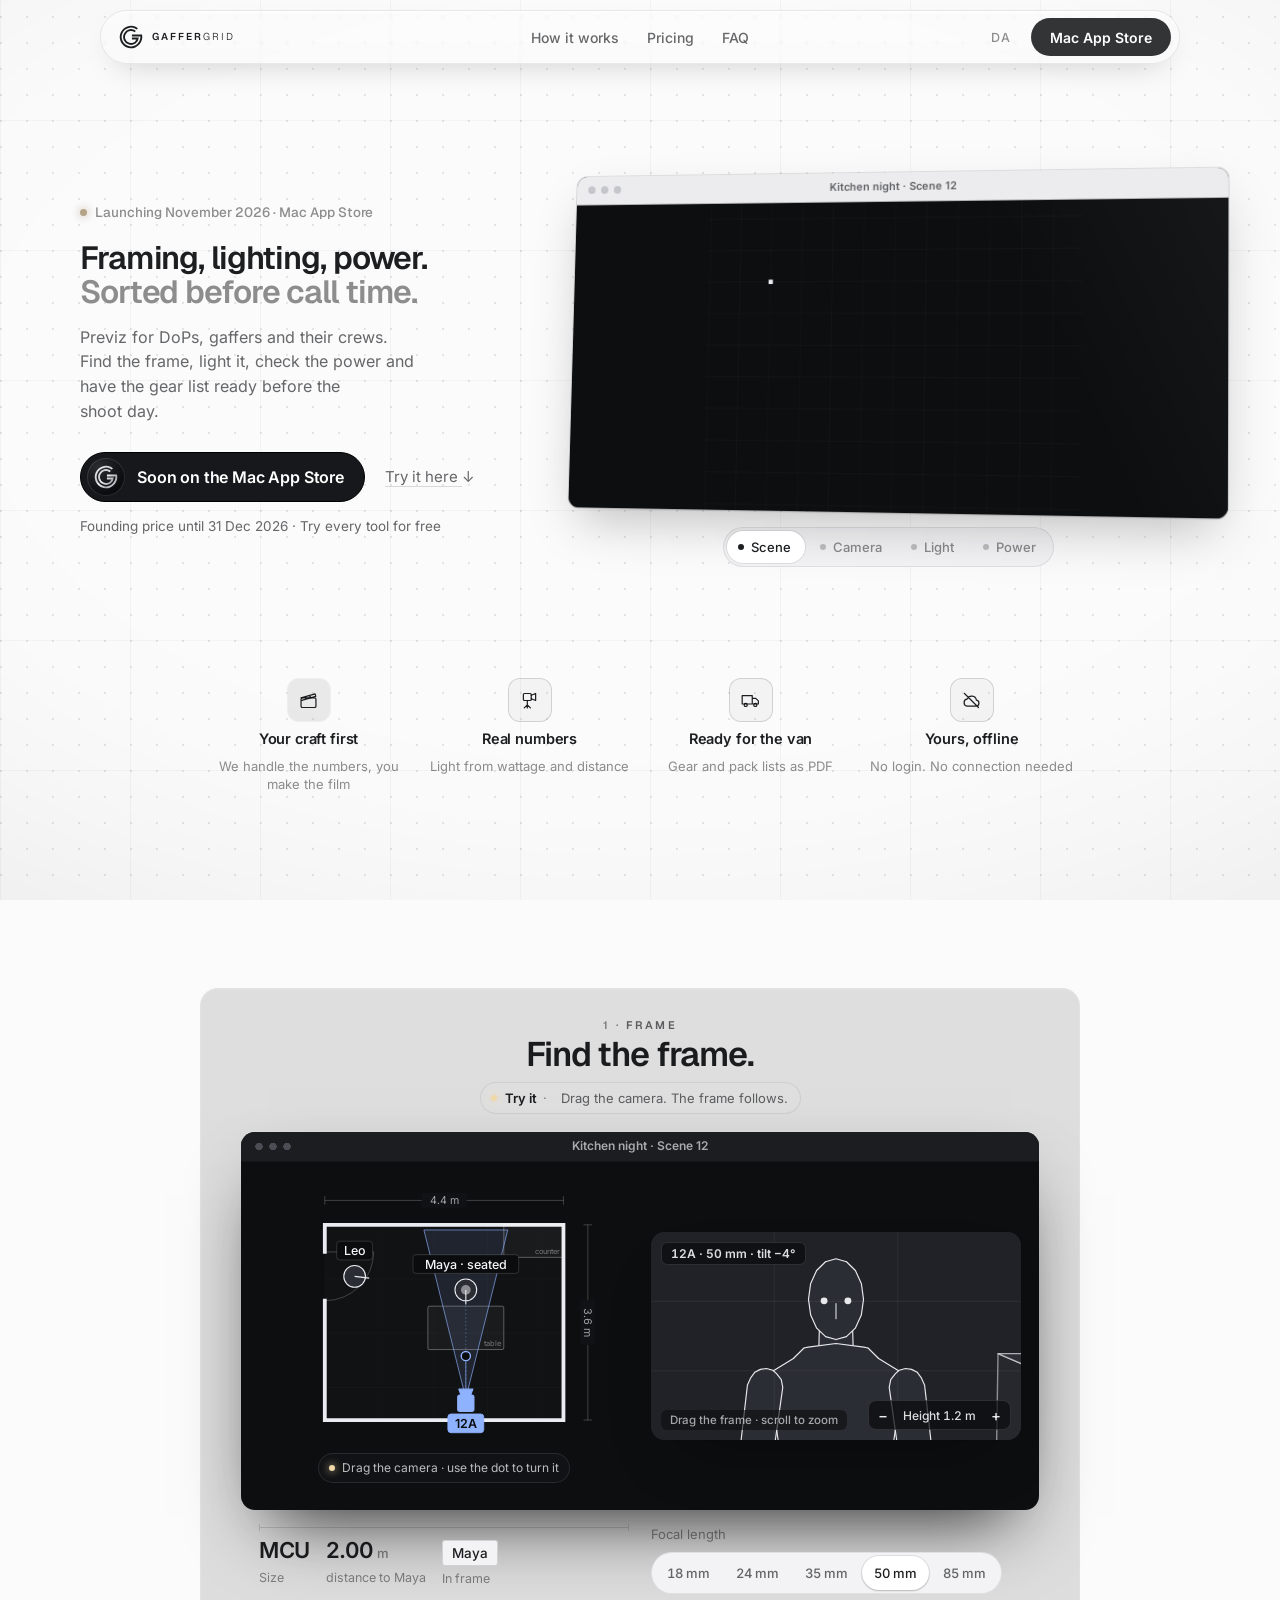
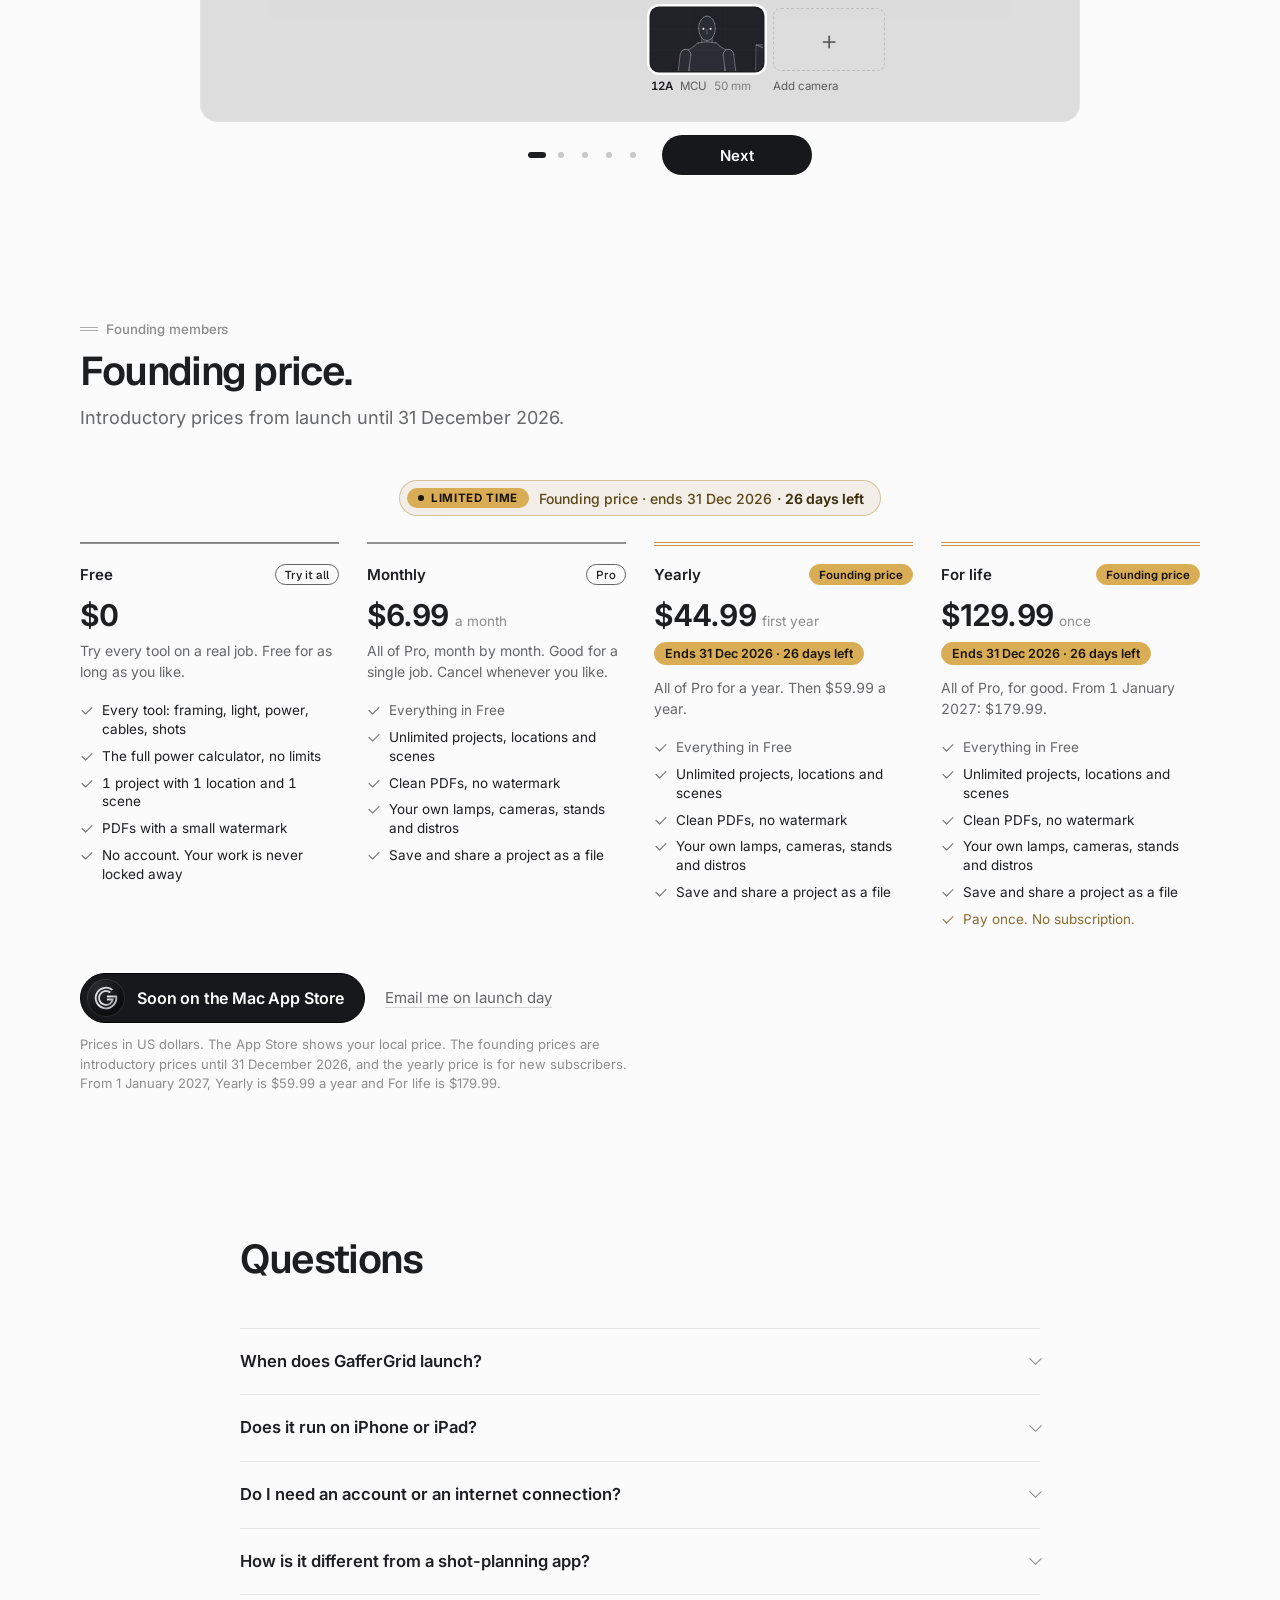
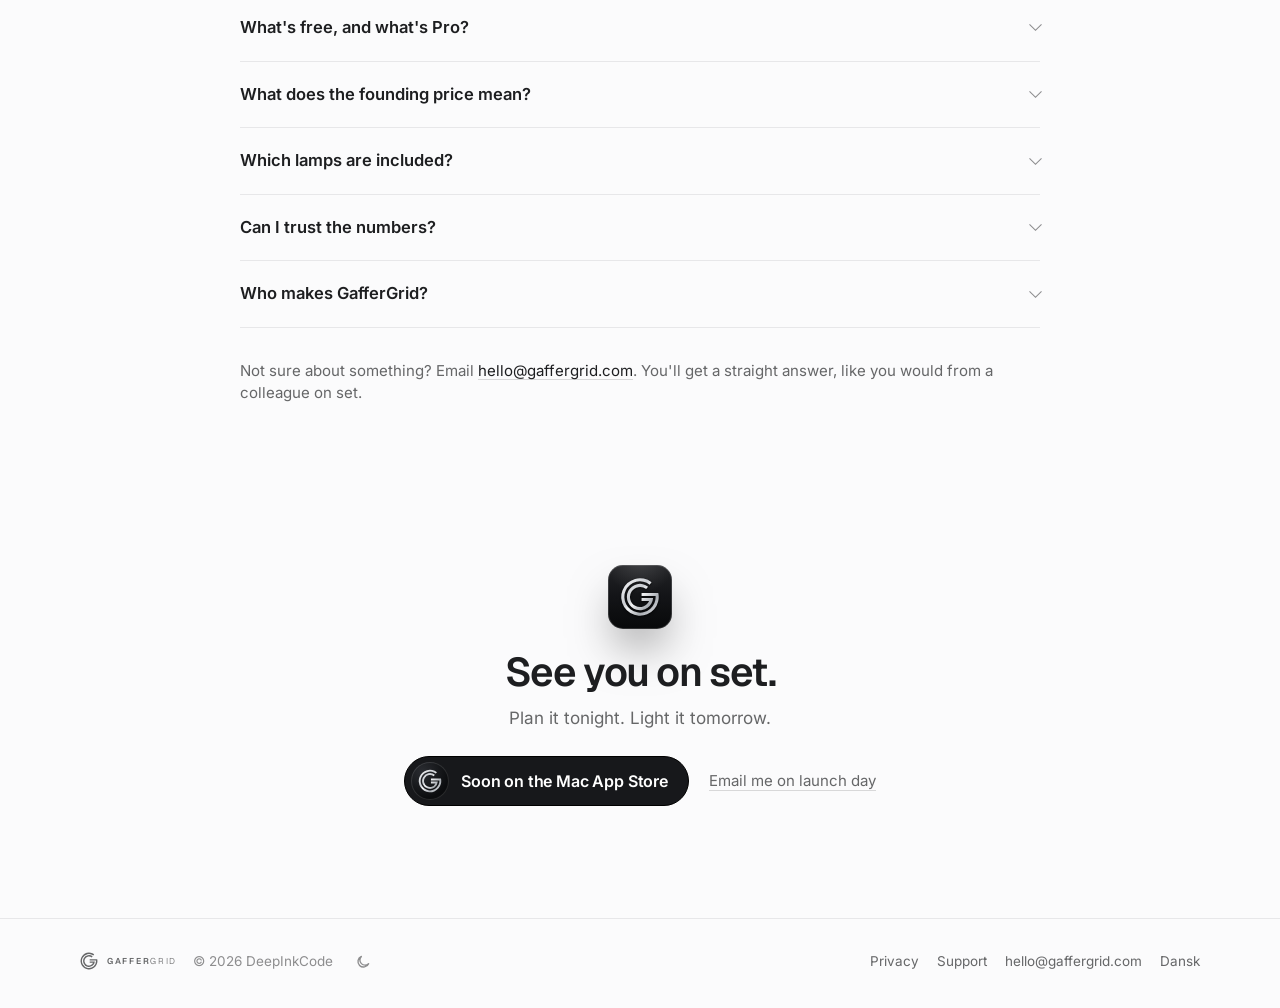
==== commit e3ac654d: "Ingen løfter om næste version eller strømsystemer (site 0632db1) Co-Authored-By: Claude Opus 5.5 <no" ====
--- a/index.html
+++ b/index.html
@@ -61,7 +61,7 @@
   </section>
 
   <section class="wrap points" aria-label="In short">
-    <ul><li><i><svg viewBox="0 0 24 24" aria-hidden="true"><rect x="3.5" y="9" width="17" height="11" rx="1.5"/><path d="M3.5 9 L19.5 4.5 L20.3 7.3 L4.3 11.8 M8 7.9 L9.8 10.2 M13 6.5 L14.8 8.8"/></svg></i><b>Your craft first</b><span>We handle the numbers, you make the film</span></li><li><i><svg viewBox="0 0 24 24" aria-hidden="true"><rect x="5" y="4" width="9" height="8" rx="1.2"/><path d="M14 6 L19 4 V12 L14 10 M9.5 12 V20.5 M6 20.5 L9.5 17 L13 20.5"/></svg></i><b>Real numbers</b><span>Light from wattage and distance</span></li><li><i><svg viewBox="0 0 24 24" aria-hidden="true"><path d="M9 3.5 V8 M15 3.5 V8 M6.5 8 H17.5 V11.5 A5.5 5.5 0 0 1 12 17 A5.5 5.5 0 0 1 6.5 11.5 Z M12 17 V20.5"/></svg></i><b>UK and European power</b><span>13 A sockets to 125 A CEE, generators and batteries</span></li><li><i><svg viewBox="0 0 24 24" aria-hidden="true"><path d="M2.5 6.5 H14 V16 H2.5 Z M14 9.5 H18 L21 12.5 V16 H14"/><circle cx="6.5" cy="17" r="1.8"/><circle cx="17.5" cy="17" r="1.8"/></svg></i><b>Ready for the van</b><span>Gear and pack lists as PDF</span></li><li><i><svg viewBox="0 0 24 24" aria-hidden="true"><path d="M7 18.5 H17 A3.5 3.5 0 0 0 17.6 11.55 A5.5 5.5 0 0 0 7.2 10.2 A4.2 4.2 0 0 0 7 18.5 Z M4 4 L20 20"/></svg></i><b>Yours, offline</b><span>No login. No connection needed</span></li></ul>
+    <ul><li><i><svg viewBox="0 0 24 24" aria-hidden="true"><rect x="3.5" y="9" width="17" height="11" rx="1.5"/><path d="M3.5 9 L19.5 4.5 L20.3 7.3 L4.3 11.8 M8 7.9 L9.8 10.2 M13 6.5 L14.8 8.8"/></svg></i><b>Your craft first</b><span>We handle the numbers, you make the film</span></li><li><i><svg viewBox="0 0 24 24" aria-hidden="true"><rect x="5" y="4" width="9" height="8" rx="1.2"/><path d="M14 6 L19 4 V12 L14 10 M9.5 12 V20.5 M6 20.5 L9.5 17 L13 20.5"/></svg></i><b>Real numbers</b><span>Light from wattage and distance</span></li><li><i><svg viewBox="0 0 24 24" aria-hidden="true"><path d="M2.5 6.5 H14 V16 H2.5 Z M14 9.5 H18 L21 12.5 V16 H14"/><circle cx="6.5" cy="17" r="1.8"/><circle cx="17.5" cy="17" r="1.8"/></svg></i><b>Ready for the van</b><span>Gear and pack lists as PDF</span></li><li><i><svg viewBox="0 0 24 24" aria-hidden="true"><path d="M7 18.5 H17 A3.5 3.5 0 0 0 17.6 11.55 A5.5 5.5 0 0 0 7.2 10.2 A4.2 4.2 0 0 0 7 18.5 Z M4 4 L20 20"/></svg></i><b>Yours, offline</b><span>No login. No connection needed</span></li></ul>
   </section>
 
   <section class="wrap journey" id="how" aria-labelledby="h-how">
@@ -136,7 +136,7 @@
 
   <section class="wrap sec" id="faq" aria-labelledby="h-faq">
     <div class="head"><h2 id="h-faq">Questions</h2></div>
-    <div class="faq"><details><summary>When does GafferGrid launch?</summary><p>November 2026 on the Mac App Store.</p></details><details><summary>Does it run on iPhone or iPad?</summary><p>Not yet. 1.0 is for the Mac: macOS 13 Ventura or later, Apple silicon or Intel, in English (UK) and Danish. iPad comes next. On your phone now? Send yourself the link and try it on your Mac.</p></details><details><summary>Do I need an account or an internet connection?</summary><p>No. There is no login, and everything works offline. Your projects are stored locally, and we never see them.</p></details><details><summary>How is it different from a shot-planning app?</summary><p>Shot planners stop at the camera. GafferGrid also does the gaffer's part: it spreads the lamps over the phases, checks cables and breakers, picks distros and writes the gear list for the hire company.</p></details><details><summary>What's free, and what's Pro?</summary><p>Every tool works in one project with one location and one scene, along with the full power calculator and PDFs with a small watermark. Pro unlocks unlimited projects, locations and scenes, clean PDFs, your own lamps, cameras and stands, and saving and sharing a project as a file.</p></details><details><summary>What does the founding price mean?</summary><p>From launch until 31 December 2026, Pro costs $44.99 for the first year (new subscribers) or $129.99 for life. After that, the prices are $59.99 a year and $179.99 for life.</p></details><details><summary>Which power systems are supported?</summary><p>UK and European 230/400 V: 13 A sockets, 16, 32, 63 and 125 A CEE, generators and batteries. In English the app uses UK plugs (BS 1363); in Danish, Danish ones. North American power comes later.</p></details><details><summary>Which lamps are included?</summary><p>Generic LED, tungsten and HMI lamps by wattage, such as an LED COB 600 W, with modifiers, frames and diffusion. With Pro you add your own lamps, cameras and stands.</p></details><details><summary>Can I trust the numbers?</summary><p>GafferGrid counts every lamp at full output and keeps each phase under 80%. It's a planning guide: a qualified electrician or gaffer must approve the distribution on the day.</p></details><details><summary>Who makes GafferGrid?</summary><p>Film people who wanted a better way to plan light and power. We're based in Denmark, and when you write in, the reply comes from someone who's worked on set.</p></details><details><summary>What comes after 1.0?</summary><p>1.0 is the core: frame, light, power and the gear list. iPad and North American power are next. Updates come through the Mac App Store.</p></details></div>
+    <div class="faq"><details><summary>When does GafferGrid launch?</summary><p>November 2026 on the Mac App Store.</p></details><details><summary>Does it run on iPhone or iPad?</summary><p>Not yet. GafferGrid is for the Mac: macOS 13 Ventura or later, Apple silicon or Intel, in English (UK) and Danish. On your phone now? Send yourself the link and try it on your Mac.</p></details><details><summary>Do I need an account or an internet connection?</summary><p>No. There is no login, and everything works offline. Your projects are stored locally, and we never see them.</p></details><details><summary>How is it different from a shot-planning app?</summary><p>Shot planners stop at the camera. GafferGrid also does the gaffer's part: it spreads the lamps over the phases, checks cables and breakers, picks distros and writes the gear list for the hire company.</p></details><details><summary>What's free, and what's Pro?</summary><p>Every tool works in one project with one location and one scene, along with the full power calculator and PDFs with a small watermark. Pro unlocks unlimited projects, locations and scenes, clean PDFs, your own lamps, cameras and stands, and saving and sharing a project as a file.</p></details><details><summary>What does the founding price mean?</summary><p>From launch until 31 December 2026, Pro costs $44.99 for the first year (new subscribers) or $129.99 for life. After that, the prices are $59.99 a year and $179.99 for life.</p></details><details><summary>Which lamps are included?</summary><p>Generic LED, tungsten and HMI lamps by wattage, such as an LED COB 600 W, with modifiers, frames and diffusion. With Pro you add your own lamps, cameras and stands.</p></details><details><summary>Can I trust the numbers?</summary><p>GafferGrid counts every lamp at full output and keeps each phase under 80%. It's a planning guide: a qualified electrician or gaffer must approve the distribution on the day.</p></details><details><summary>Who makes GafferGrid?</summary><p>Film people who wanted a better way to plan light and power. We're based in Denmark, and when you write in, the reply comes from someone who's worked on set.</p></details></div>
     <aside class="gaff"><p>Not sure about something? Email <a href="mailto:hello@gaffergrid.com">hello@gaffergrid.com</a>. You'll get a straight answer, like you would from a colleague on set.</p></aside>
   </section>
 
@@ -158,7 +158,7 @@
 <script src="/assets/slides.js" defer></script>
 <script src="/assets/hero.js" defer></script>
 <script type="application/ld+json">
-{"@context":"https://schema.org","@graph":[{"@type":"SoftwareApplication","name":"GafferGrid","url":"https://gaffergrid.com/","inLanguage":"en-GB","operatingSystem":"macOS 13 or later","applicationCategory":"MultimediaApplication","applicationSubCategory":"Film and TV production planning","description":"Plan the lighting and power for your shoot, with every phase checked and the gear list ready for the hire company. Coming to the Mac App Store in November 2026.","publisher":{"@id":"https://gaffergrid.com/#org"},"author":{"@id":"https://gaffergrid.com/#org"},"softwareRequirements":"macOS 13 Ventura or later, Apple silicon or Intel","isAccessibleForFree":true,"availableLanguage":["en-GB","da"],"keywords":"lighting plan, power calculator, gaffer app, film set, gear list, shot list, power distribution, CEE, phases, lighting plot","featureList":["Focal length and sensor size, with the field of view on the plan","Dolly, slider, jib and crane with keyframes","Shot list as a film strip, with a sketch of each frame","A lighting plan from above, at real scale","Light worked out from the watts and the distance","LED, tungsten and HMI with modifiers, frames and diffusion","Phases, cables and breakers worked out, every phase under 80%","Cables run along the walls, distros picked for you","13 A sockets to 125 A CEE, generators and batteries","Scenes with day/night and locations","Scene overview and locations","Pack list built from the plan, ticked off on the day","Gear list as a PDF for the hire company","Plan, shot list and power plan in one PDF","Focus guide for the camera team"],"offers":[{"@type":"Offer","name":"Free","price":"0","priceCurrency":"USD"},{"@type":"Offer","name":"Pro, monthly","price":"6.99","priceCurrency":"USD"},{"@type":"Offer","name":"Pro, yearly (founding price, first year)","price":"44.99","priceCurrency":"USD","priceValidUntil":"2026-12-31"},{"@type":"Offer","name":"Pro, for life (founding price)","price":"129.99","priceCurrency":"USD","priceValidUntil":"2026-12-31"}]},{"@type":"Organization","@id":"https://gaffergrid.com/#org","name":"DeepInkCode","url":"https://gaffergrid.com/","email":"hello@gaffergrid.com","logo":"https://gaffergrid.com/assets/icon-512.png","address":{"@type":"PostalAddress","addressCountry":"DK"}},{"@type":"WebSite","name":"GafferGrid","url":"https://gaffergrid.com/","inLanguage":["en-GB","da"],"publisher":{"@id":"https://gaffergrid.com/#org"}},{"@type":"FAQPage","inLanguage":"en-GB","mainEntity":[{"@type":"Question","name":"When does GafferGrid launch?","acceptedAnswer":{"@type":"Answer","text":"November 2026 on the Mac App Store."}},{"@type":"Question","name":"Does it run on iPhone or iPad?","acceptedAnswer":{"@type":"Answer","text":"Not yet. 1.0 is for the Mac: macOS 13 Ventura or later, Apple silicon or Intel, in English (UK) and Danish. iPad comes next. On your phone now? Send yourself the link and try it on your Mac."}},{"@type":"Question","name":"Do I need an account or an internet connection?","acceptedAnswer":{"@type":"Answer","text":"No. There is no login, and everything works offline. Your projects are stored locally, and we never see them."}},{"@type":"Question","name":"How is it different from a shot-planning app?","acceptedAnswer":{"@type":"Answer","text":"Shot planners stop at the camera. GafferGrid also does the gaffer's part: it spreads the lamps over the phases, checks cables and breakers, picks distros and writes the gear list for the hire company."}},{"@type":"Question","name":"What's free, and what's Pro?","acceptedAnswer":{"@type":"Answer","text":"Every tool works in one project with one location and one scene, along with the full power calculator and PDFs with a small watermark. Pro unlocks unlimited projects, locations and scenes, clean PDFs, your own lamps, cameras and stands, and saving and sharing a project as a file."}},{"@type":"Question","name":"What does the founding price mean?","acceptedAnswer":{"@type":"Answer","text":"From launch until 31 December 2026, Pro costs $44.99 for the first year (new subscribers) or $129.99 for life. After that, the prices are $59.99 a year and $179.99 for life."}},{"@type":"Question","name":"Which power systems are supported?","acceptedAnswer":{"@type":"Answer","text":"UK and European 230/400 V: 13 A sockets, 16, 32, 63 and 125 A CEE, generators and batteries. In English the app uses UK plugs (BS 1363); in Danish, Danish ones. North American power comes later."}},{"@type":"Question","name":"Which lamps are included?","acceptedAnswer":{"@type":"Answer","text":"Generic LED, tungsten and HMI lamps by wattage, such as an LED COB 600 W, with modifiers, frames and diffusion. With Pro you add your own lamps, cameras and stands."}},{"@type":"Question","name":"Can I trust the numbers?","acceptedAnswer":{"@type":"Answer","text":"GafferGrid counts every lamp at full output and keeps each phase under 80%. It's a planning guide: a qualified electrician or gaffer must approve the distribution on the day."}},{"@type":"Question","name":"Who makes GafferGrid?","acceptedAnswer":{"@type":"Answer","text":"Film people who wanted a better way to plan light and power. We're based in Denmark, and when you write in, the reply comes from someone who's worked on set."}},{"@type":"Question","name":"What comes after 1.0?","acceptedAnswer":{"@type":"Answer","text":"1.0 is the core: frame, light, power and the gear list. iPad and North American power are next. Updates come through the Mac App Store."}}]}]}
+{"@context":"https://schema.org","@graph":[{"@type":"SoftwareApplication","name":"GafferGrid","url":"https://gaffergrid.com/","inLanguage":"en-GB","operatingSystem":"macOS 13 or later","applicationCategory":"MultimediaApplication","applicationSubCategory":"Film and TV production planning","description":"Plan the lighting and power for your shoot, with every phase checked and the gear list ready for the hire company. Coming to the Mac App Store in November 2026.","publisher":{"@id":"https://gaffergrid.com/#org"},"author":{"@id":"https://gaffergrid.com/#org"},"softwareRequirements":"macOS 13 Ventura or later, Apple silicon or Intel","isAccessibleForFree":true,"availableLanguage":["en-GB","da"],"keywords":"lighting plan, power calculator, gaffer app, film set, gear list, shot list, power distribution, CEE, phases, lighting plot","featureList":["Focal length and sensor size, with the field of view on the plan","Dolly, slider, jib and crane with keyframes","Shot list as a film strip, with a sketch of each frame","A lighting plan from above, at real scale","Light worked out from the watts and the distance","LED, tungsten and HMI with modifiers, frames and diffusion","Phases, cables and breakers worked out, every phase under 80%","Cables run along the walls, distros picked for you","Scenes with day/night and locations","Scene overview and locations","Pack list built from the plan, ticked off on the day","Gear list as a PDF for the hire company","Plan, shot list and power plan in one PDF","Focus guide for the camera team"],"offers":[{"@type":"Offer","name":"Free","price":"0","priceCurrency":"USD"},{"@type":"Offer","name":"Pro, monthly","price":"6.99","priceCurrency":"USD"},{"@type":"Offer","name":"Pro, yearly (founding price, first year)","price":"44.99","priceCurrency":"USD","priceValidUntil":"2026-12-31"},{"@type":"Offer","name":"Pro, for life (founding price)","price":"129.99","priceCurrency":"USD","priceValidUntil":"2026-12-31"}]},{"@type":"Organization","@id":"https://gaffergrid.com/#org","name":"DeepInkCode","url":"https://gaffergrid.com/","email":"hello@gaffergrid.com","logo":"https://gaffergrid.com/assets/icon-512.png","address":{"@type":"PostalAddress","addressCountry":"DK"}},{"@type":"WebSite","name":"GafferGrid","url":"https://gaffergrid.com/","inLanguage":["en-GB","da"],"publisher":{"@id":"https://gaffergrid.com/#org"}},{"@type":"FAQPage","inLanguage":"en-GB","mainEntity":[{"@type":"Question","name":"When does GafferGrid launch?","acceptedAnswer":{"@type":"Answer","text":"November 2026 on the Mac App Store."}},{"@type":"Question","name":"Does it run on iPhone or iPad?","acceptedAnswer":{"@type":"Answer","text":"Not yet. GafferGrid is for the Mac: macOS 13 Ventura or later, Apple silicon or Intel, in English (UK) and Danish. On your phone now? Send yourself the link and try it on your Mac."}},{"@type":"Question","name":"Do I need an account or an internet connection?","acceptedAnswer":{"@type":"Answer","text":"No. There is no login, and everything works offline. Your projects are stored locally, and we never see them."}},{"@type":"Question","name":"How is it different from a shot-planning app?","acceptedAnswer":{"@type":"Answer","text":"Shot planners stop at the camera. GafferGrid also does the gaffer's part: it spreads the lamps over the phases, checks cables and breakers, picks distros and writes the gear list for the hire company."}},{"@type":"Question","name":"What's free, and what's Pro?","acceptedAnswer":{"@type":"Answer","text":"Every tool works in one project with one location and one scene, along with the full power calculator and PDFs with a small watermark. Pro unlocks unlimited projects, locations and scenes, clean PDFs, your own lamps, cameras and stands, and saving and sharing a project as a file."}},{"@type":"Question","name":"What does the founding price mean?","acceptedAnswer":{"@type":"Answer","text":"From launch until 31 December 2026, Pro costs $44.99 for the first year (new subscribers) or $129.99 for life. After that, the prices are $59.99 a year and $179.99 for life."}},{"@type":"Question","name":"Which lamps are included?","acceptedAnswer":{"@type":"Answer","text":"Generic LED, tungsten and HMI lamps by wattage, such as an LED COB 600 W, with modifiers, frames and diffusion. With Pro you add your own lamps, cameras and stands."}},{"@type":"Question","name":"Can I trust the numbers?","acceptedAnswer":{"@type":"Answer","text":"GafferGrid counts every lamp at full output and keeps each phase under 80%. It's a planning guide: a qualified electrician or gaffer must approve the distribution on the day."}},{"@type":"Question","name":"Who makes GafferGrid?","acceptedAnswer":{"@type":"Answer","text":"Film people who wanted a better way to plan light and power. We're based in Denmark, and when you write in, the reply comes from someone who's worked on set."}}]}]}
 </script>
 <footer class="foot"><div class="wrap">
   <a class="brand" href="/"><svg viewBox="0 0 32 32" aria-hidden="true"><path d="M25.235 4.18A15 15 0 1 0 30.644 12.75H17.25V15.25H28.477A12.5 12.5 0 1 1 23.696 6.15ZM22.464 7.726A10.5 10.5 0 1 0 26.473 16.75H17.25V19.25H23.31A8 8 0 1 1 20.925 9.696Z" fill="currentColor"/></svg><span class="gg-word">Gaffer<span>Grid</span></span></a>
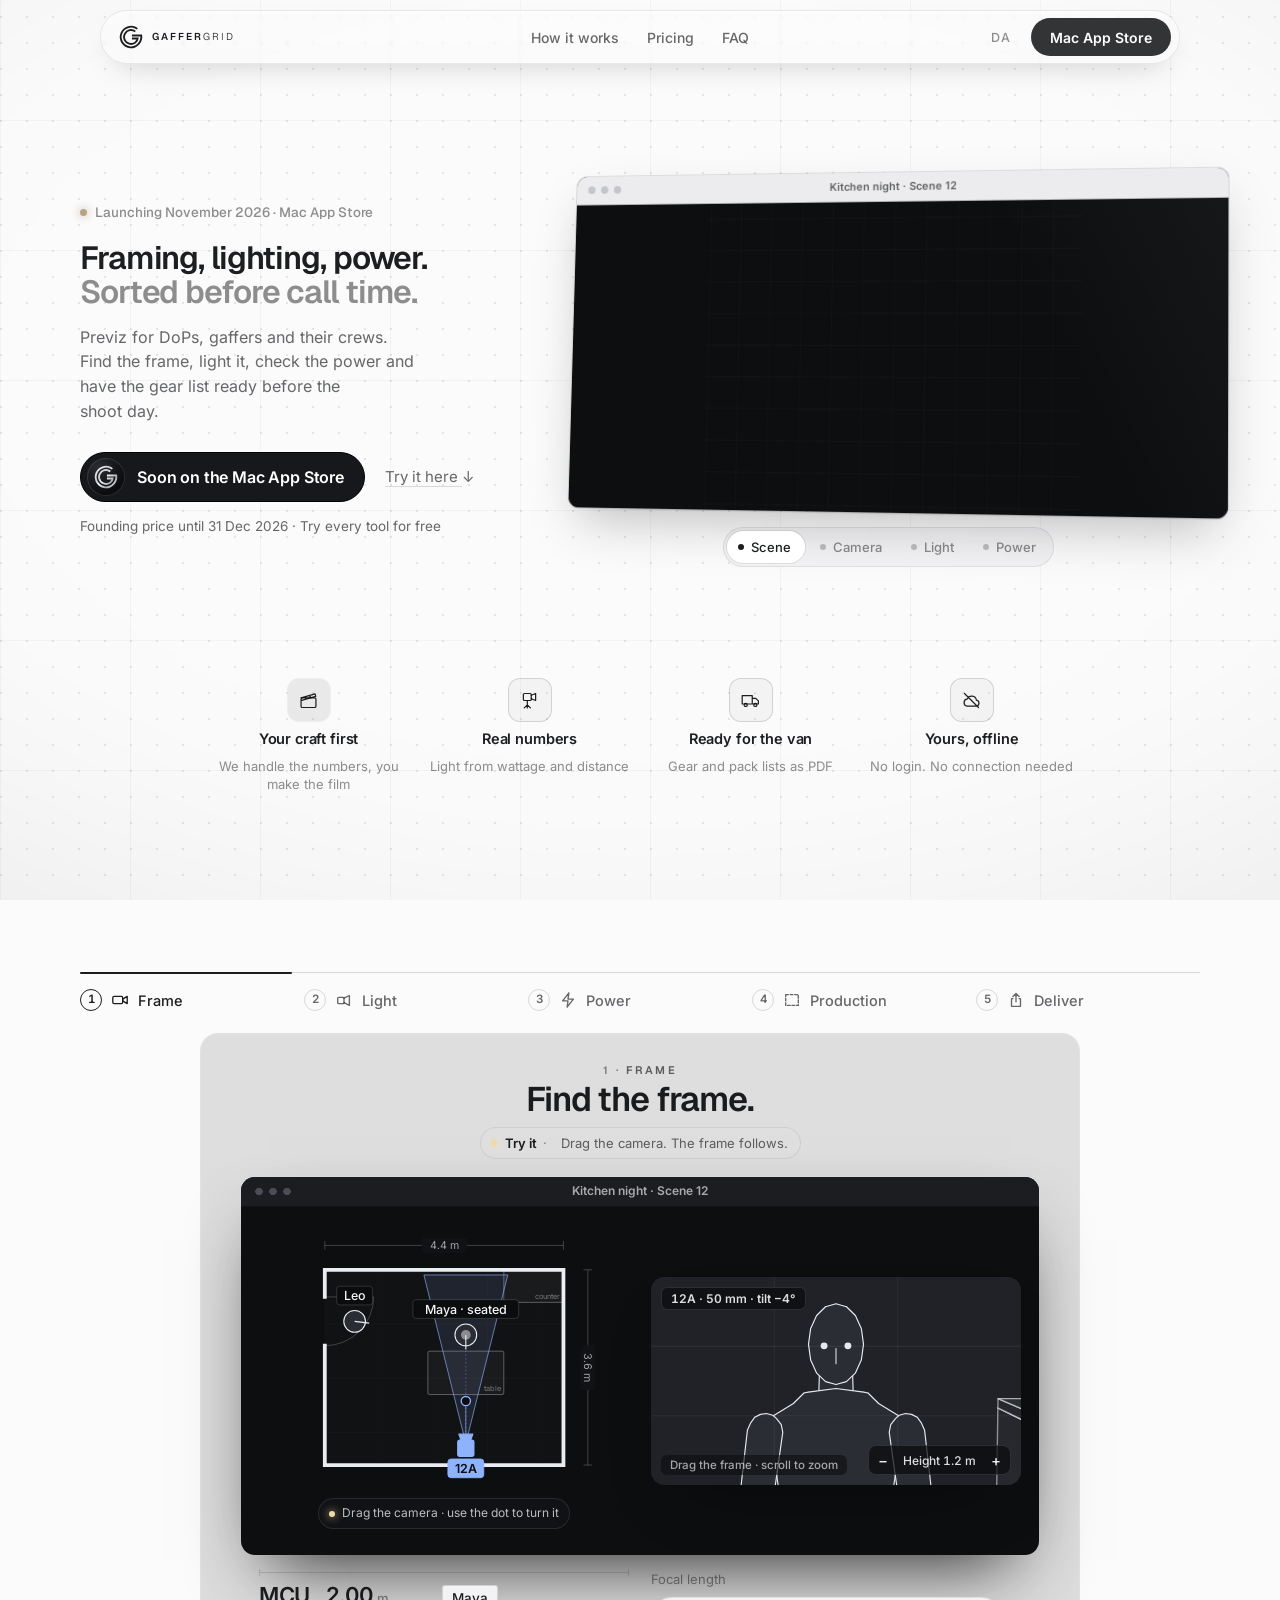
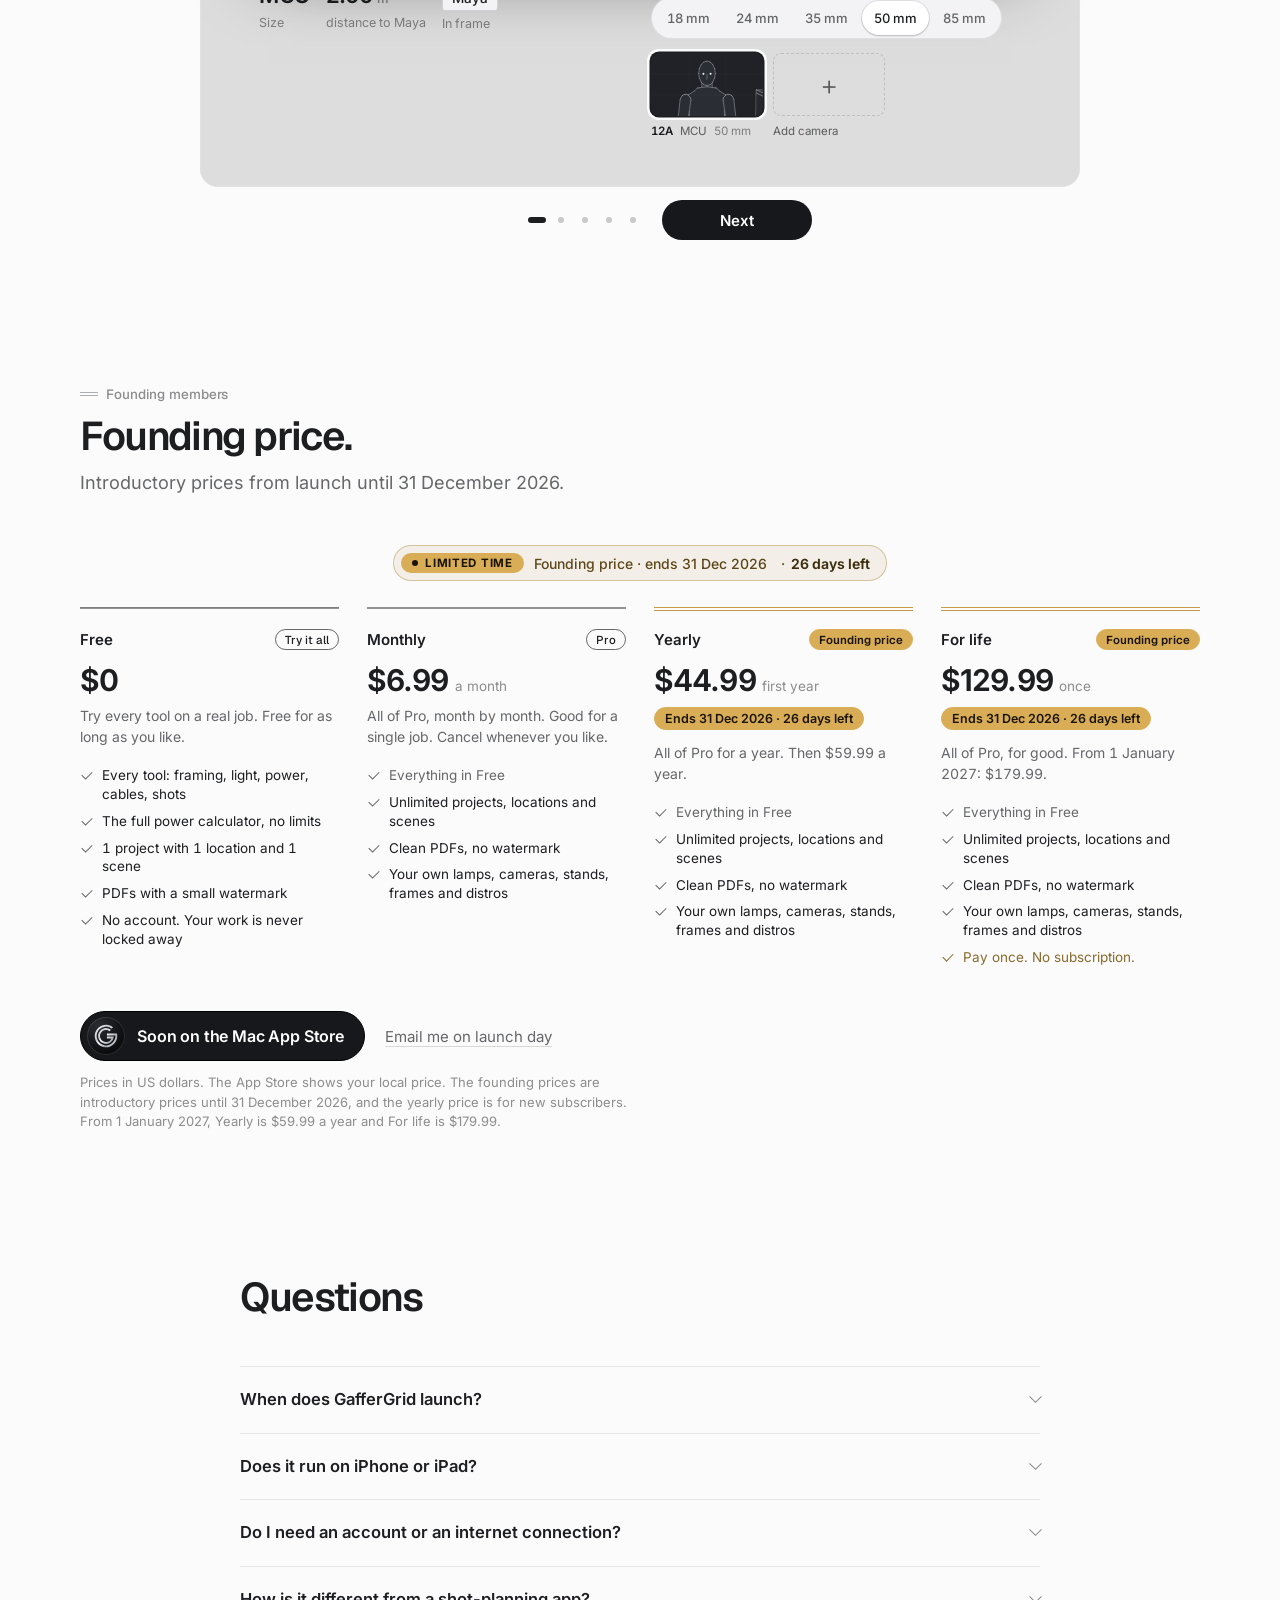
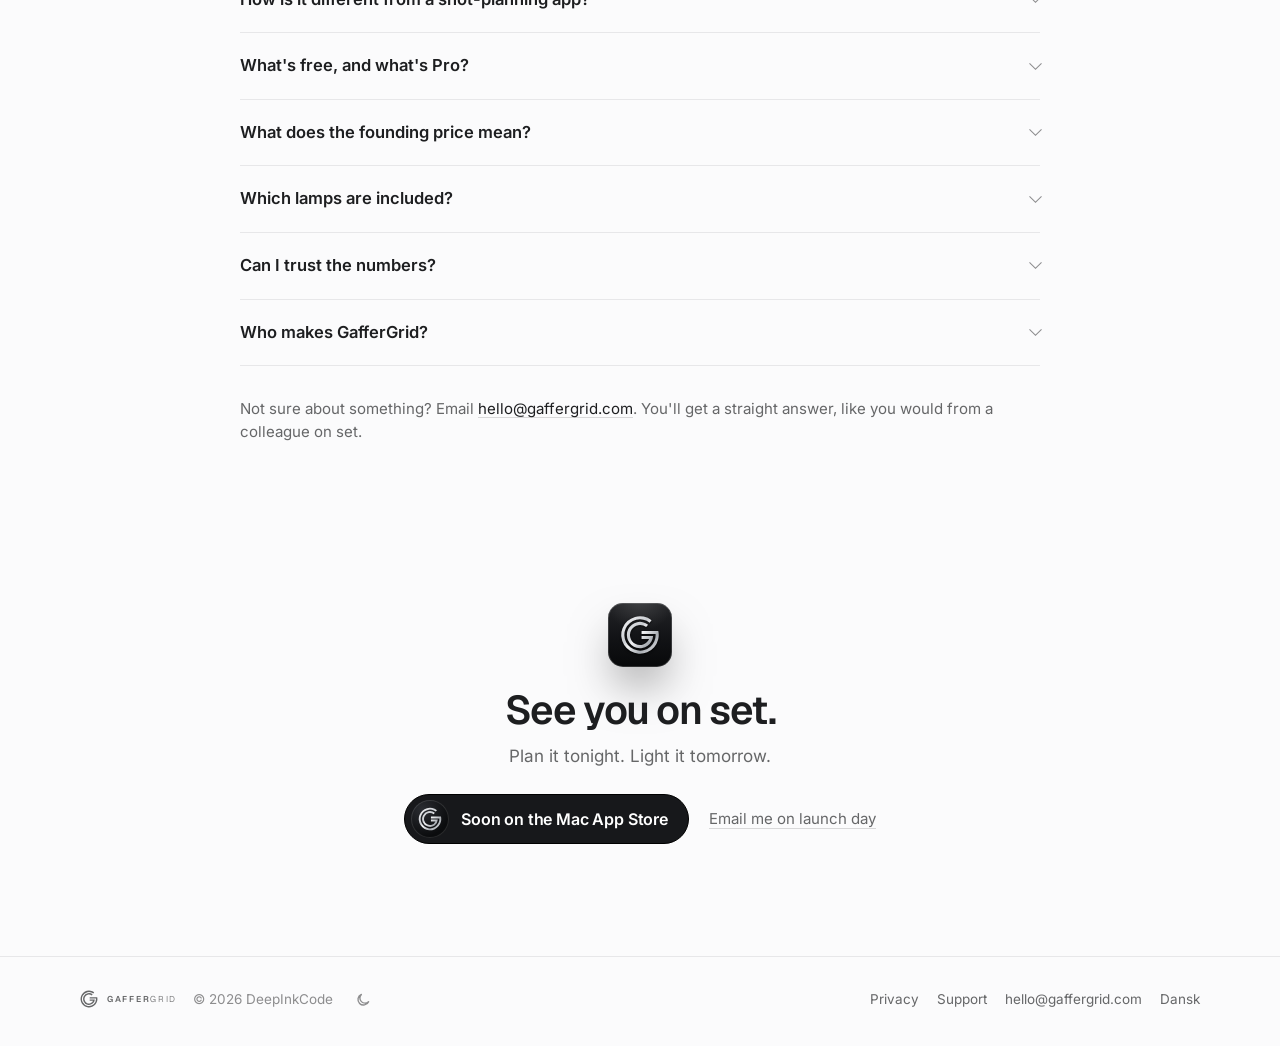
==== commit 9660dafd: "Site matcher app 1.0 (site 4d1eabc)" ====
--- a/index.html
+++ b/index.html
@@ -91,20 +91,20 @@
     <div class="step-head">
       <p class="k step-k"><span class="num">3</span><span>Power</span><em class="badge">The core</em></p>
       <h2 id="h-power">Will the power hold?</h2>
-      <p class="try"><b>Try it</b>Lay the cables and watch every phase fill up.</p>
+      <p class="try"><b>Try it</b>Run the cables and watch every phase fill up.</p>
     </div>
     <div class="pwdemo" data-power-demo></div>
-    <p class="fine step-fine">A planning tool. A qualified electrician or gaffer signs it off on the day.</p>
+    <p class="fine step-fine">A planning tool, not an approval. A qualified person (gaffer or electrician) must approve the distribution on site under local regulations.</p>
   </section>
   <section class="wrap step" id="production" aria-labelledby="h-production">
     <div class="step-head">
       <p class="k step-k"><span class="num">4</span><span>Production</span></p>
       <h2 id="h-production">Pack the van.</h2>
-      <p class="try"><b>Try it</b>Your shots, the schedule and the pack list.</p>
+      <p class="try"><b>Try it</b>Your shots, the scenes and the packing list.</p>
     </div>
     <div class="prod">
       <div class="prod-l" data-prod-shots></div>
-      <div class="prod-r"><h3>Pack list</h3><div data-pack></div></div>
+      <div class="prod-r"><h3>Packing list</h3><div data-pack></div></div>
     </div>
     
   </section>
@@ -117,7 +117,7 @@
     <div class="deliver" data-deliver data-scenes='[["12","INT. MAYA&#39;S FLAT, KITCHEN – NIGHT","Maya, Leo","3 shots"],["13","INT. STAIRWELL – NIGHT","Maya, Mr Berg","2 shots"],["15","INT. MAYA&#39;S FLAT, KITCHEN – DAY","Leo","1 shot"]]' data-fold="Fold them out again" data-exp="Export it all">
       <div class="fan">
         <div class="folder" aria-hidden="true"><svg class="folder-back" viewBox="0 0 200 150"><path d="M6 22 Q6 12 16 12 H70 L84 26 H184 Q194 26 194 36 V140 Q194 146 188 146 H12 Q6 146 6 140 Z"/></svg><svg class="folder-front" viewBox="0 0 200 150"><path d="M4 62 Q4 54 12 54 H188 Q196 54 196 62 L192 140 Q191 146 185 146 H15 Q9 146 8 140 Z"/></svg><span class="folder-l">Kitchen night · 4 PDFs</span></div>
-        <button type="button" class="leaf" style="--i:0" aria-pressed="false" aria-label="Gear list: PDF for the hire company"><span class="paper" data-doc="0"></span><span class="ready-tag">PDF ✓</span></button><button type="button" class="leaf" style="--i:1" aria-pressed="false" aria-label="Pack list: Tick it off on the day"><span class="paper" data-doc="1"></span><span class="ready-tag">PDF ✓</span></button><button type="button" class="leaf" style="--i:2" aria-pressed="false" aria-label="Shot list: 12A–12C with sketches"><span class="paper" data-doc="2"></span><span class="ready-tag">PDF ✓</span></button><button type="button" class="leaf" style="--i:3" aria-pressed="false" aria-label="Scene overview: Scenes and locations"><span class="paper" data-doc="3"></span><span class="ready-tag">PDF ✓</span></button>
+        <button type="button" class="leaf" style="--i:0" aria-pressed="false" aria-label="Gear list: PDF for the hire company"><span class="paper" data-doc="0"></span><span class="ready-tag">PDF ✓</span></button><button type="button" class="leaf" style="--i:1" aria-pressed="false" aria-label="Packing list: Tick it off on the day"><span class="paper" data-doc="1"></span><span class="ready-tag">PDF ✓</span></button><button type="button" class="leaf" style="--i:2" aria-pressed="false" aria-label="Shot list: 12A–12C with sketches"><span class="paper" data-doc="2"></span><span class="ready-tag">PDF ✓</span></button><button type="button" class="leaf" style="--i:3" aria-pressed="false" aria-label="Scene overview: Scenes and locations"><span class="paper" data-doc="3"></span><span class="ready-tag">PDF ✓</span></button>
       </div>
       <div class="deliver-cta"><button type="button" class="btn solid" data-export>Export it all</button><p class="fine">Also in 1.0: a guided tour and a glossary of set terms, with tips from Gaff, our gaffer.</p></div>
     </div>
@@ -127,7 +127,7 @@
   <section class="wrap sec found" id="founding" aria-labelledby="h-found">
     <div class="head"><p class="k">Founding members</p><h2 id="h-found">Founding price.</h2><p>Introductory prices from launch until 31 December 2026.</p></div>
     <p class="offer" data-until="2026-12-31" data-left="days left" data-left1="day left"><span class="offer-tag">Limited time</span>Founding price · ends 31 Dec 2026</p>
-    <div class="plans"><div class="plan free"><div class="plan-n"><b>Free</b><em class="badge">Try it all</em></div><p class="price"><strong>$0</strong></p><span class="plan-d">Try every tool on a real job. Free for as long as you like.</span><ul class="plan-pts"><li>Every tool: framing, light, power, cables, shots</li><li>The full power calculator, no limits</li><li>1 project with 1 location and 1 scene</li><li>PDFs with a small watermark</li><li>No account. Your work is never locked away</li></ul></div><div class="plan"><div class="plan-n"><b>Monthly</b><em class="badge">Pro</em></div><p class="price"><strong>$6.99</strong><span>a month</span></p><span class="plan-d">All of Pro, month by month. Good for a single job. Cancel whenever you like.</span><ul class="plan-pts"><li class="all">Everything in Free</li><li>Unlimited projects, locations and scenes</li><li>Clean PDFs, no watermark</li><li>Your own lamps, cameras, stands and distros</li><li>Save and share a project as a file</li></ul></div><div class="plan hot"><div class="plan-n"><b>Yearly</b><em class="badge">Founding price</em></div><p class="price"><strong>$44.99</strong><span>first year</span></p><p class="until" data-until="2026-12-31" data-left="days left" data-left1="day left">Ends 31 Dec 2026</p><span class="plan-d">All of Pro for a year. Then $59.99 a year.</span><ul class="plan-pts"><li class="all">Everything in Free</li><li>Unlimited projects, locations and scenes</li><li>Clean PDFs, no watermark</li><li>Your own lamps, cameras, stands and distros</li><li>Save and share a project as a file</li></ul></div><div class="plan hot"><div class="plan-n"><b>For life</b><em class="badge">Founding price</em></div><p class="price"><strong>$129.99</strong><span>once</span></p><p class="until" data-until="2026-12-31" data-left="days left" data-left1="day left">Ends 31 Dec 2026</p><span class="plan-d">All of Pro, for good. From 1 January 2027: $179.99.</span><ul class="plan-pts"><li class="all">Everything in Free</li><li>Unlimited projects, locations and scenes</li><li>Clean PDFs, no watermark</li><li>Your own lamps, cameras, stands and distros</li><li>Save and share a project as a file</li><li class="plus">Pay once. No subscription.</li></ul></div></div>
+    <div class="plans"><div class="plan free"><div class="plan-n"><b>Free</b><em class="badge">Try it all</em></div><p class="price"><strong>$0</strong></p><span class="plan-d">Try every tool on a real job. Free for as long as you like.</span><ul class="plan-pts"><li>Every tool: framing, light, power, cables, shots</li><li>The full power calculator, no limits</li><li>1 project with 1 location and 1 scene</li><li>PDFs with a small watermark</li><li>No account. Your work is never locked away</li></ul></div><div class="plan"><div class="plan-n"><b>Monthly</b><em class="badge">Pro</em></div><p class="price"><strong>$6.99</strong><span>a month</span></p><span class="plan-d">All of Pro, month by month. Good for a single job. Cancel whenever you like.</span><ul class="plan-pts"><li class="all">Everything in Free</li><li>Unlimited projects, locations and scenes</li><li>Clean PDFs, no watermark</li><li>Your own lamps, cameras, stands, frames and distros</li></ul></div><div class="plan hot"><div class="plan-n"><b>Yearly</b><em class="badge">Founding price</em></div><p class="price"><strong>$44.99</strong><span>first year</span></p><p class="until" data-until="2026-12-31" data-left="days left" data-left1="day left">Ends 31 Dec 2026</p><span class="plan-d">All of Pro for a year. Then $59.99 a year.</span><ul class="plan-pts"><li class="all">Everything in Free</li><li>Unlimited projects, locations and scenes</li><li>Clean PDFs, no watermark</li><li>Your own lamps, cameras, stands, frames and distros</li></ul></div><div class="plan hot"><div class="plan-n"><b>For life</b><em class="badge">Founding price</em></div><p class="price"><strong>$129.99</strong><span>once</span></p><p class="until" data-until="2026-12-31" data-left="days left" data-left1="day left">Ends 31 Dec 2026</p><span class="plan-d">All of Pro, for good. From 1 January 2027: $179.99.</span><ul class="plan-pts"><li class="all">Everything in Free</li><li>Unlimited projects, locations and scenes</li><li>Clean PDFs, no watermark</li><li>Your own lamps, cameras, stands, frames and distros</li><li class="plus">Pay once. No subscription.</li></ul></div></div>
     <div class="found-cta"><div class="store-cta" data-store-cta>
         <a class="store simple" data-store aria-disabled="true" data-pre="Download on the" aria-label="Coming to the Mac App Store in November"><span class="store-app"><svg viewBox="0 0 32 32" aria-hidden="true"><defs><linearGradient id="ggst2" gradientUnits="userSpaceOnUse" x1="1" y1="1" x2="31" y2="31"><stop offset="0" stop-color="#fbfbfc"/><stop offset=".38" stop-color="#c9ccd1"/><stop offset=".5" stop-color="#f2f3f5"/><stop offset=".72" stop-color="#a9adb3"/><stop offset="1" stop-color="#e6e8eb"/></linearGradient></defs><path d="M25.235 4.18A15 15 0 1 0 30.644 12.75H17.25V15.25H28.477A12.5 12.5 0 1 1 23.696 6.15ZM22.464 7.726A10.5 10.5 0 1 0 26.473 16.75H17.25V19.25H23.31A8 8 0 1 1 20.925 9.696Z" fill="url(#ggst2)"/></svg></span><span class="store-t"><b data-store-name="Mac App Store">Soon on the Mac App Store</b></span></a>
         <a class="store-touch" data-store-touch href="mailto:hello@gaffergrid.com?subject=Tell%20me%20when%20GafferGrid%20is%20out">Email me on launch day</a>
@@ -136,7 +136,7 @@
 
   <section class="wrap sec" id="faq" aria-labelledby="h-faq">
     <div class="head"><h2 id="h-faq">Questions</h2></div>
-    <div class="faq"><details><summary>When does GafferGrid launch?</summary><p>November 2026 on the Mac App Store.</p></details><details><summary>Does it run on iPhone or iPad?</summary><p>Not yet. GafferGrid is for the Mac: macOS 13 Ventura or later, Apple silicon or Intel, in English (UK) and Danish. On your phone now? Send yourself the link and try it on your Mac.</p></details><details><summary>Do I need an account or an internet connection?</summary><p>No. There is no login, and everything works offline. Your projects are stored locally, and we never see them.</p></details><details><summary>How is it different from a shot-planning app?</summary><p>Shot planners stop at the camera. GafferGrid also does the gaffer's part: it spreads the lamps over the phases, checks cables and breakers, picks distros and writes the gear list for the hire company.</p></details><details><summary>What's free, and what's Pro?</summary><p>Every tool works in one project with one location and one scene, along with the full power calculator and PDFs with a small watermark. Pro unlocks unlimited projects, locations and scenes, clean PDFs, your own lamps, cameras and stands, and saving and sharing a project as a file.</p></details><details><summary>What does the founding price mean?</summary><p>From launch until 31 December 2026, Pro costs $44.99 for the first year (new subscribers) or $129.99 for life. After that, the prices are $59.99 a year and $179.99 for life.</p></details><details><summary>Which lamps are included?</summary><p>Generic LED, tungsten and HMI lamps by wattage, such as an LED COB 600 W, with modifiers, frames and diffusion. With Pro you add your own lamps, cameras and stands.</p></details><details><summary>Can I trust the numbers?</summary><p>GafferGrid counts every lamp at full output and keeps each phase under 80%. It's a planning guide: a qualified electrician or gaffer must approve the distribution on the day.</p></details><details><summary>Who makes GafferGrid?</summary><p>Film people who wanted a better way to plan light and power. We're based in Denmark, and when you write in, the reply comes from someone who's worked on set.</p></details></div>
+    <div class="faq"><details><summary>When does GafferGrid launch?</summary><p>November 2026 on the Mac App Store.</p></details><details><summary>Does it run on iPhone or iPad?</summary><p>No. GafferGrid is for the Mac: macOS 13 Ventura or later, Apple silicon or Intel, in English (UK) and Danish. On your phone now? Send yourself the link and try it on your Mac.</p></details><details><summary>Do I need an account or an internet connection?</summary><p>No. There is no login, and everything works offline. Your projects are stored locally, and we never see them.</p></details><details><summary>How is it different from a shot-planning app?</summary><p>Shot planners stop at the camera. GafferGrid also does the gaffer's part: it spreads the lamps over the phases, checks cables and breakers, picks distros and writes the gear list for the hire company.</p></details><details><summary>What's free, and what's Pro?</summary><p>Every tool works in one project with one location and one scene, along with the full power calculator and PDFs with a small watermark. Pro unlocks unlimited projects, locations and scenes, clean PDFs, and your own lamps, cameras, stands, frames and distros. Export as file and Export all projects are free, so you can always back up and share your work.</p></details><details><summary>What does the founding price mean?</summary><p>From launch until 31 December 2026, Pro costs $44.99 for the first year (new subscribers) or $129.99 for life. After that, the prices are $59.99 a year and $179.99 for life.</p></details><details><summary>Which lamps are included?</summary><p>Generic LED, tungsten and HMI lamps by wattage, such as an LED COB 600 W, with modifiers, frames and diffusion. With Pro you add your own lamps, cameras, stands, frames and distros.</p></details><details><summary>Can I trust the numbers?</summary><p>GafferGrid counts every lamp at full output and keeps each phase under 80%. It's a planning tool, not an approval: a qualified person (gaffer or electrician) must approve the distribution on site under local regulations.</p></details><details><summary>Who makes GafferGrid?</summary><p>Film people who wanted a better way to plan light and power. We're based in Denmark, and when you write in, the reply comes from someone who's worked on set.</p></details></div>
     <aside class="gaff"><p>Not sure about something? Email <a href="mailto:hello@gaffergrid.com">hello@gaffergrid.com</a>. You'll get a straight answer, like you would from a colleague on set.</p></aside>
   </section>
 
@@ -158,7 +158,7 @@
 <script src="/assets/slides.js" defer></script>
 <script src="/assets/hero.js" defer></script>
 <script type="application/ld+json">
-{"@context":"https://schema.org","@graph":[{"@type":"SoftwareApplication","name":"GafferGrid","url":"https://gaffergrid.com/","inLanguage":"en-GB","operatingSystem":"macOS 13 or later","applicationCategory":"MultimediaApplication","applicationSubCategory":"Film and TV production planning","description":"Plan the lighting and power for your shoot, with every phase checked and the gear list ready for the hire company. Coming to the Mac App Store in November 2026.","publisher":{"@id":"https://gaffergrid.com/#org"},"author":{"@id":"https://gaffergrid.com/#org"},"softwareRequirements":"macOS 13 Ventura or later, Apple silicon or Intel","isAccessibleForFree":true,"availableLanguage":["en-GB","da"],"keywords":"lighting plan, power calculator, gaffer app, film set, gear list, shot list, power distribution, CEE, phases, lighting plot","featureList":["Focal length and sensor size, with the field of view on the plan","Dolly, slider, jib and crane with keyframes","Shot list as a film strip, with a sketch of each frame","A lighting plan from above, at real scale","Light worked out from the watts and the distance","LED, tungsten and HMI with modifiers, frames and diffusion","Phases, cables and breakers worked out, every phase under 80%","Cables run along the walls, distros picked for you","Scenes with day/night and locations","Scene overview and locations","Pack list built from the plan, ticked off on the day","Gear list as a PDF for the hire company","Plan, shot list and power plan in one PDF","Focus guide for the camera team"],"offers":[{"@type":"Offer","name":"Free","price":"0","priceCurrency":"USD"},{"@type":"Offer","name":"Pro, monthly","price":"6.99","priceCurrency":"USD"},{"@type":"Offer","name":"Pro, yearly (founding price, first year)","price":"44.99","priceCurrency":"USD","priceValidUntil":"2026-12-31"},{"@type":"Offer","name":"Pro, for life (founding price)","price":"129.99","priceCurrency":"USD","priceValidUntil":"2026-12-31"}]},{"@type":"Organization","@id":"https://gaffergrid.com/#org","name":"DeepInkCode","url":"https://gaffergrid.com/","email":"hello@gaffergrid.com","logo":"https://gaffergrid.com/assets/icon-512.png","address":{"@type":"PostalAddress","addressCountry":"DK"}},{"@type":"WebSite","name":"GafferGrid","url":"https://gaffergrid.com/","inLanguage":["en-GB","da"],"publisher":{"@id":"https://gaffergrid.com/#org"}},{"@type":"FAQPage","inLanguage":"en-GB","mainEntity":[{"@type":"Question","name":"When does GafferGrid launch?","acceptedAnswer":{"@type":"Answer","text":"November 2026 on the Mac App Store."}},{"@type":"Question","name":"Does it run on iPhone or iPad?","acceptedAnswer":{"@type":"Answer","text":"Not yet. GafferGrid is for the Mac: macOS 13 Ventura or later, Apple silicon or Intel, in English (UK) and Danish. On your phone now? Send yourself the link and try it on your Mac."}},{"@type":"Question","name":"Do I need an account or an internet connection?","acceptedAnswer":{"@type":"Answer","text":"No. There is no login, and everything works offline. Your projects are stored locally, and we never see them."}},{"@type":"Question","name":"How is it different from a shot-planning app?","acceptedAnswer":{"@type":"Answer","text":"Shot planners stop at the camera. GafferGrid also does the gaffer's part: it spreads the lamps over the phases, checks cables and breakers, picks distros and writes the gear list for the hire company."}},{"@type":"Question","name":"What's free, and what's Pro?","acceptedAnswer":{"@type":"Answer","text":"Every tool works in one project with one location and one scene, along with the full power calculator and PDFs with a small watermark. Pro unlocks unlimited projects, locations and scenes, clean PDFs, your own lamps, cameras and stands, and saving and sharing a project as a file."}},{"@type":"Question","name":"What does the founding price mean?","acceptedAnswer":{"@type":"Answer","text":"From launch until 31 December 2026, Pro costs $44.99 for the first year (new subscribers) or $129.99 for life. After that, the prices are $59.99 a year and $179.99 for life."}},{"@type":"Question","name":"Which lamps are included?","acceptedAnswer":{"@type":"Answer","text":"Generic LED, tungsten and HMI lamps by wattage, such as an LED COB 600 W, with modifiers, frames and diffusion. With Pro you add your own lamps, cameras and stands."}},{"@type":"Question","name":"Can I trust the numbers?","acceptedAnswer":{"@type":"Answer","text":"GafferGrid counts every lamp at full output and keeps each phase under 80%. It's a planning guide: a qualified electrician or gaffer must approve the distribution on the day."}},{"@type":"Question","name":"Who makes GafferGrid?","acceptedAnswer":{"@type":"Answer","text":"Film people who wanted a better way to plan light and power. We're based in Denmark, and when you write in, the reply comes from someone who's worked on set."}}]}]}
+{"@context":"https://schema.org","@graph":[{"@type":"SoftwareApplication","name":"GafferGrid","url":"https://gaffergrid.com/","inLanguage":"en-GB","operatingSystem":"macOS 13 or later","applicationCategory":"MultimediaApplication","applicationSubCategory":"Film and TV production planning","description":"Plan the lighting and power for your shoot, with every phase checked and the gear list ready for the hire company. Coming to the Mac App Store in November 2026.","publisher":{"@id":"https://gaffergrid.com/#org"},"author":{"@id":"https://gaffergrid.com/#org"},"softwareRequirements":"macOS 13 Ventura or later, Apple silicon or Intel","isAccessibleForFree":true,"availableLanguage":["en-GB","da"],"keywords":"lighting plan, power calculator, gaffer app, film set, gear list, shot list, power distribution, CEE, phases, lighting plot","featureList":["Focal length and sensor size, with the field of view on the plan","Dolly, slider, jib and crane with keyframes","Shot list as a film strip, with a sketch of each frame","A lighting plan from above, at real scale","Light worked out from the watts and the distance","LED, tungsten and HMI with modifiers, frames and diffusion","Phases, cables and breakers worked out, every phase under 80%","Cables run along the walls, distros picked for you","Scenes with day/night and locations","Scene overview and locations","Packing list built from the plan, ticked off on the day","Gear list as a PDF for the hire company","Plan, shot list and power plan in one PDF","Focus guide for the camera team"],"offers":[{"@type":"Offer","name":"Free","price":"0","priceCurrency":"USD"},{"@type":"Offer","name":"Pro, monthly","price":"6.99","priceCurrency":"USD"},{"@type":"Offer","name":"Pro, yearly (founding price, first year)","price":"44.99","priceCurrency":"USD","priceValidUntil":"2026-12-31"},{"@type":"Offer","name":"Pro, for life (founding price)","price":"129.99","priceCurrency":"USD","priceValidUntil":"2026-12-31"}]},{"@type":"Organization","@id":"https://gaffergrid.com/#org","name":"DeepInkCode","url":"https://gaffergrid.com/","email":"hello@gaffergrid.com","logo":"https://gaffergrid.com/assets/icon-512.png","address":{"@type":"PostalAddress","addressCountry":"DK"}},{"@type":"WebSite","name":"GafferGrid","url":"https://gaffergrid.com/","inLanguage":["en-GB","da"],"publisher":{"@id":"https://gaffergrid.com/#org"}},{"@type":"FAQPage","inLanguage":"en-GB","mainEntity":[{"@type":"Question","name":"When does GafferGrid launch?","acceptedAnswer":{"@type":"Answer","text":"November 2026 on the Mac App Store."}},{"@type":"Question","name":"Does it run on iPhone or iPad?","acceptedAnswer":{"@type":"Answer","text":"No. GafferGrid is for the Mac: macOS 13 Ventura or later, Apple silicon or Intel, in English (UK) and Danish. On your phone now? Send yourself the link and try it on your Mac."}},{"@type":"Question","name":"Do I need an account or an internet connection?","acceptedAnswer":{"@type":"Answer","text":"No. There is no login, and everything works offline. Your projects are stored locally, and we never see them."}},{"@type":"Question","name":"How is it different from a shot-planning app?","acceptedAnswer":{"@type":"Answer","text":"Shot planners stop at the camera. GafferGrid also does the gaffer's part: it spreads the lamps over the phases, checks cables and breakers, picks distros and writes the gear list for the hire company."}},{"@type":"Question","name":"What's free, and what's Pro?","acceptedAnswer":{"@type":"Answer","text":"Every tool works in one project with one location and one scene, along with the full power calculator and PDFs with a small watermark. Pro unlocks unlimited projects, locations and scenes, clean PDFs, and your own lamps, cameras, stands, frames and distros. Export as file and Export all projects are free, so you can always back up and share your work."}},{"@type":"Question","name":"What does the founding price mean?","acceptedAnswer":{"@type":"Answer","text":"From launch until 31 December 2026, Pro costs $44.99 for the first year (new subscribers) or $129.99 for life. After that, the prices are $59.99 a year and $179.99 for life."}},{"@type":"Question","name":"Which lamps are included?","acceptedAnswer":{"@type":"Answer","text":"Generic LED, tungsten and HMI lamps by wattage, such as an LED COB 600 W, with modifiers, frames and diffusion. With Pro you add your own lamps, cameras, stands, frames and distros."}},{"@type":"Question","name":"Can I trust the numbers?","acceptedAnswer":{"@type":"Answer","text":"GafferGrid counts every lamp at full output and keeps each phase under 80%. It's a planning tool, not an approval: a qualified person (gaffer or electrician) must approve the distribution on site under local regulations."}},{"@type":"Question","name":"Who makes GafferGrid?","acceptedAnswer":{"@type":"Answer","text":"Film people who wanted a better way to plan light and power. We're based in Denmark, and when you write in, the reply comes from someone who's worked on set."}}]}]}
 </script>
 <footer class="foot"><div class="wrap">
   <a class="brand" href="/"><svg viewBox="0 0 32 32" aria-hidden="true"><path d="M25.235 4.18A15 15 0 1 0 30.644 12.75H17.25V15.25H28.477A12.5 12.5 0 1 1 23.696 6.15ZM22.464 7.726A10.5 10.5 0 1 0 26.473 16.75H17.25V19.25H23.31A8 8 0 1 1 20.925 9.696Z" fill="currentColor"/></svg><span class="gg-word">Gaffer<span>Grid</span></span></a>
--- a/assets/launch.css
+++ b/assets/launch.css
@@ -785,18 +785,10 @@
 .deck-on .journey, .deck-on .journey.pinned { position: relative; top: auto; padding-top: 72px; background: none; -webkit-backdrop-filter: none; backdrop-filter: none; }
 .deck-on .journey.pinned .head { display: block; }
 
-@media (min-width: 1240px) {
-  .deck-on .rail { position: fixed; left: 28px; top: 50%; transform: translateY(-50%); z-index: 40; display: grid; grid-template-columns: none; gap: 2px; border-top: 0;
-    opacity: 0; pointer-events: none; transition: opacity .25s var(--ease); }
-  .deck-on.deck-in .rail { opacity: 1; pointer-events: auto; }
-  .deck-on .rail a { padding: 7px 10px 7px 14px; font-size: 13px; gap: 8px; border: 0; }
-  .deck-on .rail a svg { width: 15px; height: 15px; }
-  .deck-on .rail a[aria-current]::after { left: 0; right: auto; top: 8px; bottom: 8px; width: 1.5px; height: auto; }
-}
+/* 16. nov (Marcus): trinene står igen som faner over demoen på alle skærmbredder (ikke i venstre side) */
 .plan .until { white-space: nowrap; }
 /* Én trinbjælke, der altid ser ens ud i den smalle udgave: tynd linje over, markering på det aktive trin, ingen glas */
 @media (max-width: 1239px) { .deck-on .rail { border-top: 1px solid var(--hair2); } .deck-on .rail a { padding: 12px 4px 4px 0; } }
-@media (min-width: 1240px) { html.deck-on:not(.deck-in) .rail { opacity: 0 !important; pointer-events: none; } }
 
 /* ---------- 4. nov (Marcus): App Store-knappen som én simpel pille: app-ikonet + Apple-logo + Mac App Store ---------- */
 .store.simple { display: inline-flex; align-items: center; gap: 12px; min-height: 0; height: 50px; padding: 0 20px 0 6px; border-radius: 999px;
@@ -1152,7 +1144,7 @@
     content: ""; grid-column: 1 / -1; grid-row: 1 / 3; margin: 0 calc(-1 * var(--wpad)) -18px; border-radius: 14px; background: #0d0e10; z-index: 0;
     box-shadow: 0 34px 70px -28px rgba(0, 0, 0, .85), 0 0 0 1px rgba(255, 255, 255, .08), inset 0 1px 0 rgba(255, 255, 255, .06); }
   .deck-on #frame .camdemo::after, .deck-on #light .camdemo::after, .deck-on #power .pwdemo::after {
-    content: "Kitchen night · Scene 12"; grid-column: 1 / -1; grid-row: 1; margin: 0 calc(-1 * var(--wpad)); display: flex; align-items: center; justify-content: center; z-index: 1;
+    content: var(--win-title, "Kitchen night · Scene 12"); grid-column: 1 / -1; grid-row: 1; margin: 0 calc(-1 * var(--wpad)); display: flex; align-items: center; justify-content: center; z-index: 1;
     border-radius: 14px 14px 0 0; background: #1c1d21 radial-gradient(circle at 18px 50%, #4a4d53 3.5px, transparent 4px) no-repeat, #1c1d21;
     background-image: radial-gradient(circle at 18px 50%, #4a4d53 3.5px, transparent 4px), radial-gradient(circle at 32px 50%, #4a4d53 3.5px, transparent 4px), radial-gradient(circle at 46px 50%, #4a4d53 3.5px, transparent 4px);
     border-bottom: 1px solid rgba(0, 0, 0, .3); font: 600 12px/1 var(--body); color: rgba(255, 255, 255, .62); }
@@ -1273,7 +1265,7 @@
 @media (min-width: 821px) {
   .deck-on #production .prod { position: relative; padding: 52px 22px 22px; border-radius: 14px; background: #0d0e10;
     box-shadow: 0 34px 70px -28px rgba(0, 0, 0, .85), 0 0 0 1px rgba(255, 255, 255, .08), inset 0 1px 0 rgba(255, 255, 255, .06); }
-  .deck-on #production .prod::before { content: "Kitchen night · Scene 12"; position: absolute; left: 0; right: 0; top: 0; height: 30px; display: flex; align-items: center; justify-content: center;
+  .deck-on #production .prod::before { content: var(--win-title, "Kitchen night · Scene 12"); position: absolute; left: 0; right: 0; top: 0; height: 30px; display: flex; align-items: center; justify-content: center;
     border-radius: 14px 14px 0 0; border-bottom: 1px solid rgba(0, 0, 0, .3); font: 600 12px/1 var(--body); color: rgba(255, 255, 255, .62); background-color: #1c1d21; background-repeat: no-repeat;
     background-image: radial-gradient(circle at 18px 50%, #4a4d53 3.5px, transparent 4px), radial-gradient(circle at 32px 50%, #4a4d53 3.5px, transparent 4px), radial-gradient(circle at 46px 50%, #4a4d53 3.5px, transparent 4px); }
   :lang(da) .deck-on #production .prod::before { content: "Køkken nat · Scene 12"; }
@@ -1380,3 +1372,32 @@
 .store.simple:not([href]):hover, .store.simple:not([href]):active { background: var(--hi); transform: none; }
 /* Trykflader på mindst 44 px på touch */
 @media (pointer: coarse) { .store-touch, .try-link { display: inline-flex; align-items: center; min-height: 44px; } }
+
+/* Vinduestitlen i trinene på dansk (16. nov) */
+:root:lang(da) { --win-title: "Køkken nat · Scene 12"; }
+
+/* ---------- Telefon (Marcus 16. nov: "intuitivt og lækkert der også") ---------- */
+@media (max-width: 760px) {
+  /* Trinfanerne: fem lige brede faner over demoen, tal og et kort navn under, så man kan se, hvad der kommer */
+  .deck-on .rail { display: grid; grid-template-columns: repeat(5, minmax(0, 1fr)); gap: 0; border-top: 1px solid var(--hair2); }
+  .deck-on .rail a { flex-direction: column; align-items: center; justify-content: center; gap: 5px; min-height: 52px; padding: 10px 0 4px; font: 500 11px/1.1 var(--body); letter-spacing: 0; white-space: nowrap; }
+  .deck-on .rail a svg { display: none; }
+  .deck-on .rail a .num { font-size: 12px; }
+  .deck-on .rail a[aria-current]::after { left: 14%; right: 14%; }
+  /* Prikkerne ved Næste: rigtige trykflader */
+  .deck-dot { width: 26px; height: 44px; }
+  /* Founding-pillen: nedtællingen på sin egen linje i stedet for en løs prik forrest */
+  .offer .until-sep { display: none; } .offer b { flex-basis: 100%; text-align: center; }
+  /* Bunden: centreret og luftig */
+  .foot .wrap { justify-content: center; text-align: center; row-gap: 14px; }
+  .foot nav { justify-content: center; margin-left: 0; gap: 6px 18px; }
+}
+/* Telefon: strammere afstande mellem sektionerne (Marcus 16. nov), samme rytme hele vejen ned */
+@media (max-width: 760px) {
+  .deck-on .journey, .deck-on .journey.pinned { padding-top: 40px; }
+  .sec, .found, #faq { padding-top: 56px; }
+  .sec .head { margin-bottom: 32px; }
+  .end { padding-top: 72px; }
+  .foot { margin-top: 64px; }
+}
+@media (max-width: 760px) { .found { padding-top: 28px; } } /* Næste-bjælken over priserne giver allerede luft */
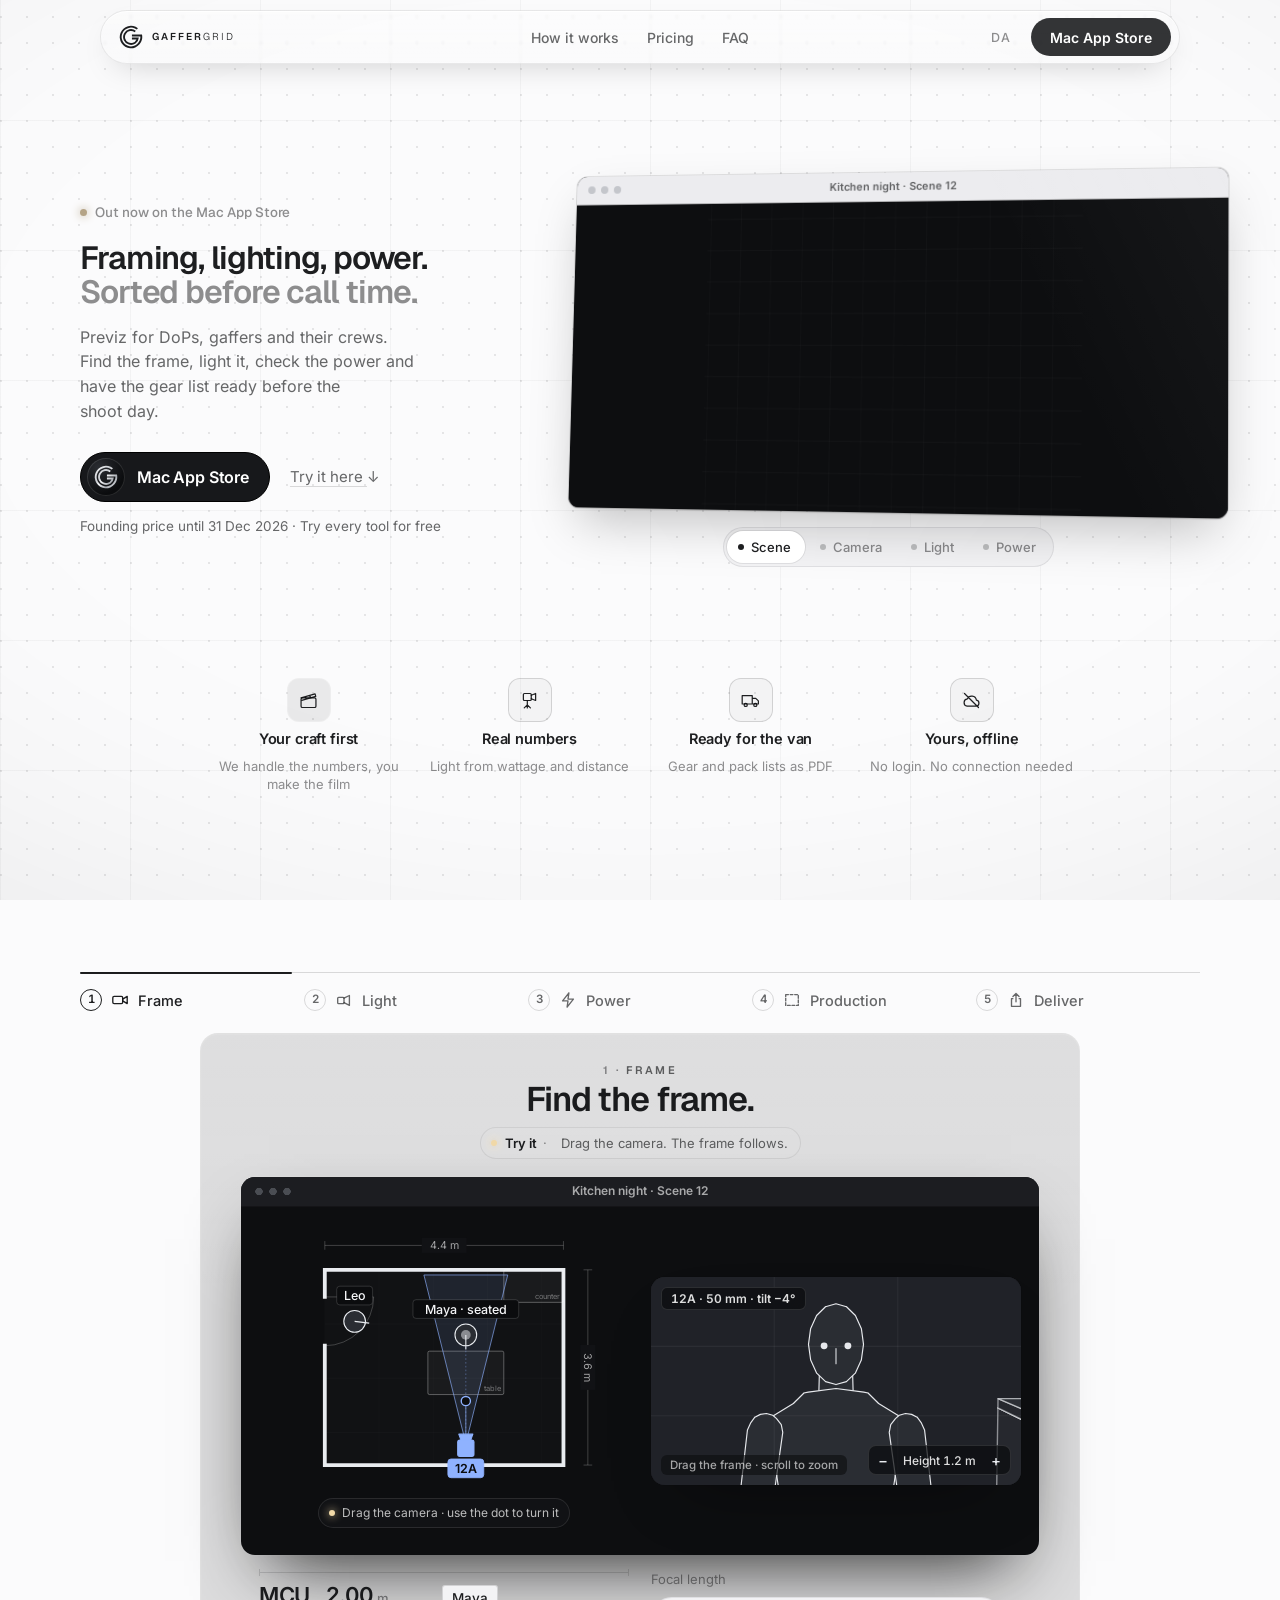
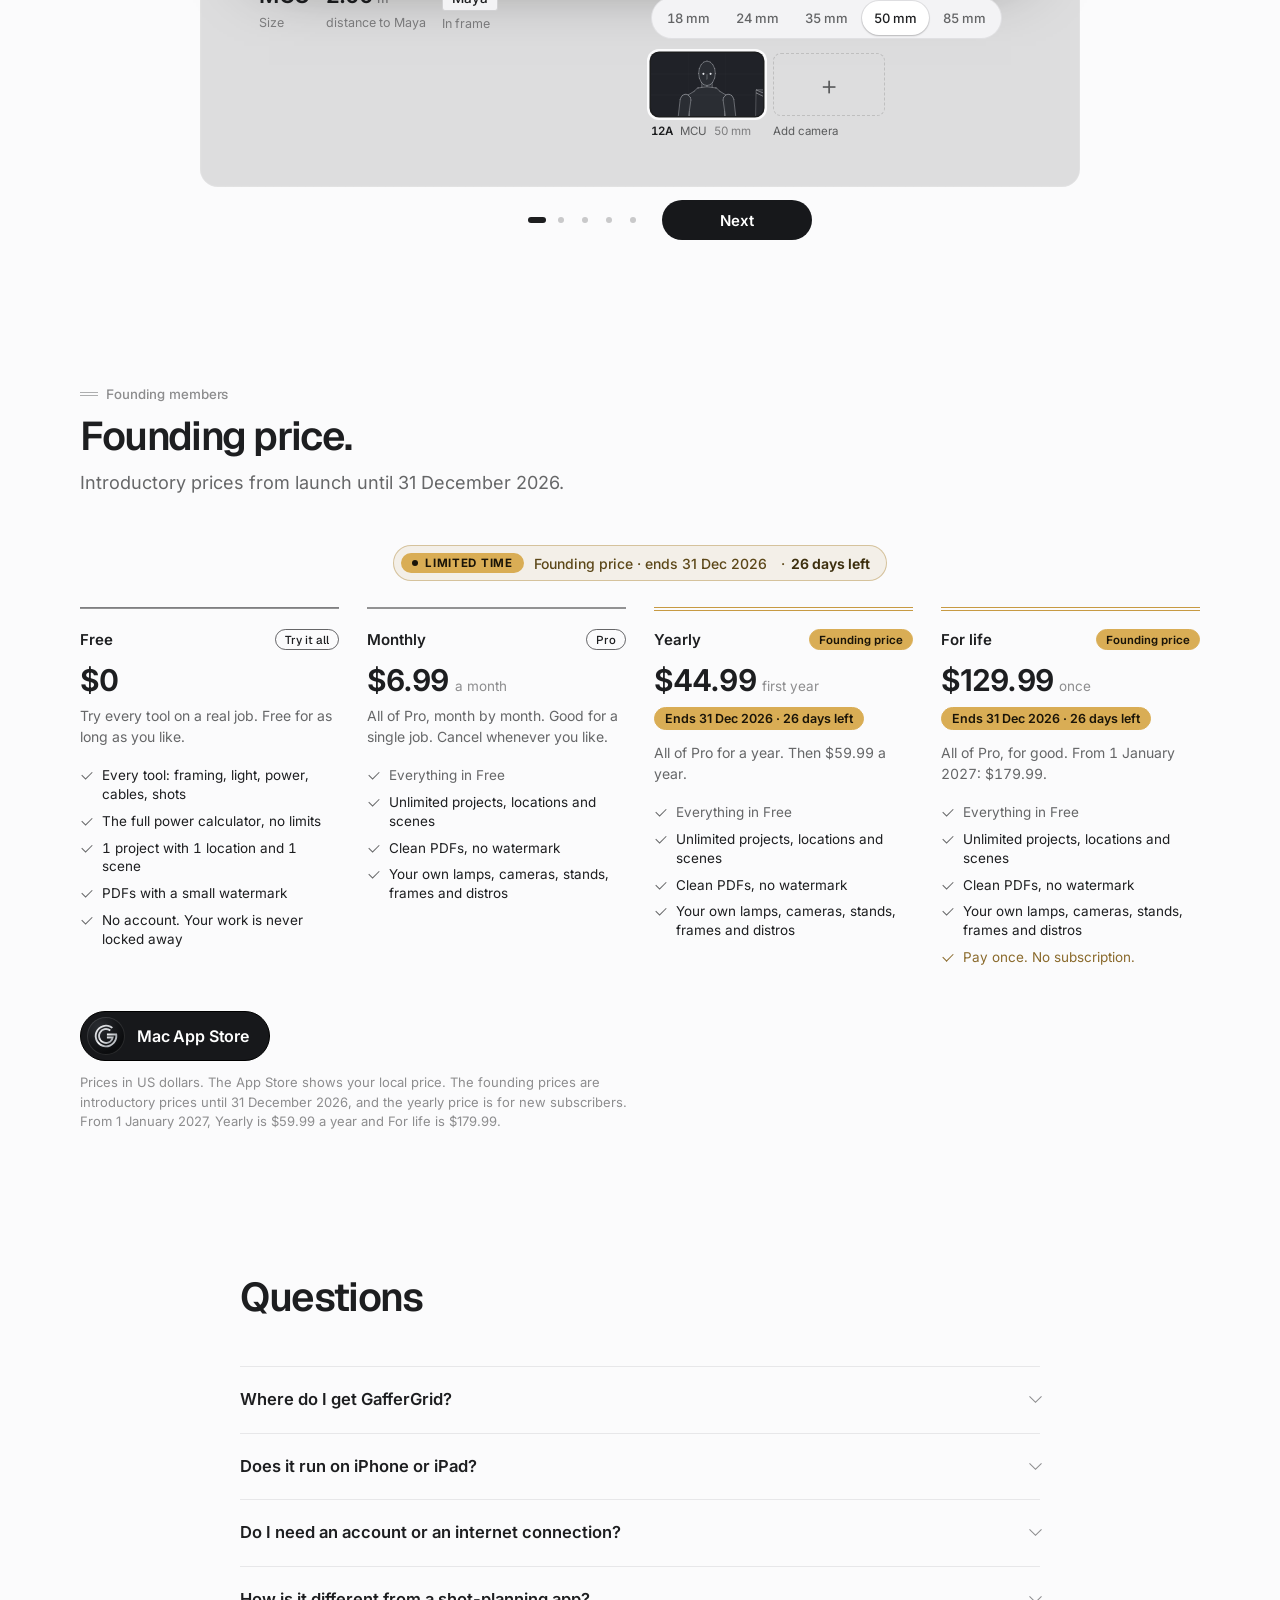
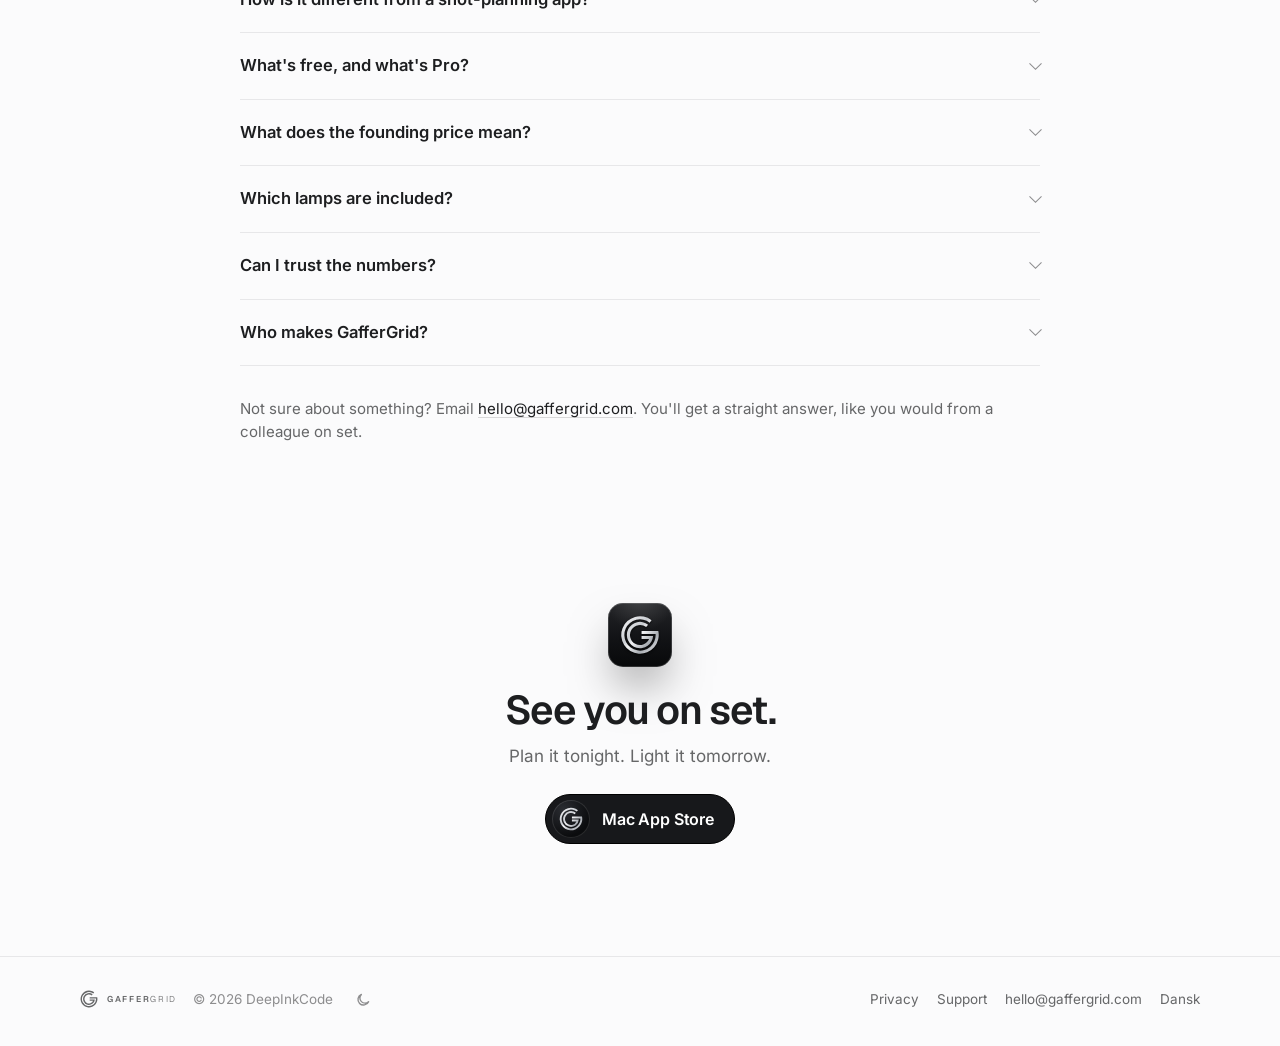
==== commit 18214dea: "Launch: Out now på Mac App Store (site e54e51e) Co-Authored-By: Claude Opus 5.5 <noreply@anthropic.c" ====
--- a/index.html
+++ b/index.html
@@ -1,10 +1,10 @@
 <!doctype html>
-<html lang="en">
+<html lang="en" data-store="https://apps.apple.com/app/gaffergrid-film-set-planner/id6824168173">
 <head>
 <meta charset="utf-8">
 <meta name="viewport" content="width=device-width, initial-scale=1, viewport-fit=cover">
 <title>GafferGrid · Previz, lighting and power planning for film crews (Mac)</title>
-<meta name="description" content="Plan the lighting and power for your shoot, with every phase checked and the gear list ready for the hire company. Coming to the Mac App Store in November 2026.">
+<meta name="description" content="Plan the lighting and power for your shoot, with every phase checked and the gear list ready for the hire company. On the Mac App Store.">
 <link rel="canonical" href="https://gaffergrid.com/">
 <link rel="alternate" hreflang="en-GB" href="https://gaffergrid.com/">
 <link rel="alternate" hreflang="da" href="https://gaffergrid.com/da/">
@@ -13,7 +13,7 @@
 <meta property="og:site_name" content="GafferGrid">
 <meta property="og:url" content="https://gaffergrid.com/">
 <meta property="og:title" content="GafferGrid · Previz, lighting and power planning for film crews (Mac)">
-<meta property="og:description" content="Plan the lighting and power for your shoot, with every phase checked and the gear list ready for the hire company. Coming to the Mac App Store in November 2026.">
+<meta property="og:description" content="Plan the lighting and power for your shoot, with every phase checked and the gear list ready for the hire company. On the Mac App Store.">
 <meta property="og:image" content="https://gaffergrid.com/assets/og.png">
 <meta property="og:image:width" content="1200">
 <meta property="og:image:height" content="630">
@@ -39,7 +39,7 @@
   <a class="brand" href="/" aria-label="GafferGrid"><svg viewBox="0 0 32 32" aria-hidden="true"><path d="M25.235 4.18A15 15 0 1 0 30.644 12.75H17.25V15.25H28.477A12.5 12.5 0 1 1 23.696 6.15ZM22.464 7.726A10.5 10.5 0 1 0 26.473 16.75H17.25V19.25H23.31A8 8 0 1 1 20.925 9.696Z" fill="currentColor"/></svg><span class="gg-word">Gaffer<span>Grid</span></span></a>
   <nav class="tnav" aria-label="Sections"><a href="#how">How it works</a><a href="#founding">Pricing</a><a href="#faq">FAQ</a></nav>
   <a class="tbtn lang" href="/da/" hreflang="da" lang="da" title="Dansk" aria-label="Dansk">DA</a>
-  <a class="tbtn solid" href="#join" data-join>Mac App Store</a>
+  <a class="tbtn solid" href="https://apps.apple.com/app/gaffergrid-film-set-planner/id6824168173" rel="noopener">Mac App Store</a>
 </div></header>
 <div class="bg" aria-hidden="true"><div class="bg-grid"></div></div>
 <div class="intro" aria-hidden="true"><div class="intro-cover"></div><canvas></canvas></div>
@@ -47,11 +47,11 @@
   <section class="hero" id="join" aria-labelledby="h-hero">
     <div class="wrap hero-in">
       <div class="hero-txt">
-        <p class="eyebrow"><i aria-hidden="true"></i><span data-launch-label>Launching November 2026 · Mac App Store</span></p>
+        <p class="eyebrow"><i aria-hidden="true"></i><span data-launch-label>Out now · Mac App Store</span></p>
         <h1 id="h-hero"><span>Framing, lighting, power.</span><br><em>Sorted before call time.</em></h1>
         <p class="lead">Previz for DoPs, gaffers and their crews. Find the frame, light it, check the power and have the gear list ready before the shoot&nbsp;day.</p>
         <div class="store-cta" data-store-cta>
-        <a class="store simple" data-store aria-disabled="true" data-pre="Download on the" aria-label="Coming to the Mac App Store in November"><span class="store-app"><svg viewBox="0 0 32 32" aria-hidden="true"><defs><linearGradient id="ggst1" gradientUnits="userSpaceOnUse" x1="1" y1="1" x2="31" y2="31"><stop offset="0" stop-color="#fbfbfc"/><stop offset=".38" stop-color="#c9ccd1"/><stop offset=".5" stop-color="#f2f3f5"/><stop offset=".72" stop-color="#a9adb3"/><stop offset="1" stop-color="#e6e8eb"/></linearGradient></defs><path d="M25.235 4.18A15 15 0 1 0 30.644 12.75H17.25V15.25H28.477A12.5 12.5 0 1 1 23.696 6.15ZM22.464 7.726A10.5 10.5 0 1 0 26.473 16.75H17.25V19.25H23.31A8 8 0 1 1 20.925 9.696Z" fill="url(#ggst1)"/></svg></span><span class="store-t"><b data-store-name="Mac App Store">Soon on the Mac App Store</b></span></a>
+        <a class="store simple" data-store href="https://apps.apple.com/app/gaffergrid-film-set-planner/id6824168173" rel="noopener" data-pre="Download on the" aria-label="Download on the Mac App Store"><span class="store-app"><svg viewBox="0 0 32 32" aria-hidden="true"><defs><linearGradient id="ggst1" gradientUnits="userSpaceOnUse" x1="1" y1="1" x2="31" y2="31"><stop offset="0" stop-color="#fbfbfc"/><stop offset=".38" stop-color="#c9ccd1"/><stop offset=".5" stop-color="#f2f3f5"/><stop offset=".72" stop-color="#a9adb3"/><stop offset="1" stop-color="#e6e8eb"/></linearGradient></defs><path d="M25.235 4.18A15 15 0 1 0 30.644 12.75H17.25V15.25H28.477A12.5 12.5 0 1 1 23.696 6.15ZM22.464 7.726A10.5 10.5 0 1 0 26.473 16.75H17.25V19.25H23.31A8 8 0 1 1 20.925 9.696Z" fill="url(#ggst1)"/></svg></span><span class="store-t"><b data-store-name="Mac App Store">Mac App Store</b></span></a>
         <a class="store-touch try-link" href="#frame">Try it here <span aria-hidden="true">↓</span></a>
       </div>
         <p class="hero-note">Founding price until 31 Dec 2026 · Try every tool for free</p>
@@ -129,14 +129,14 @@
     <p class="offer" data-until="2026-12-31" data-left="days left" data-left1="day left"><span class="offer-tag">Limited time</span>Founding price · ends 31 Dec 2026</p>
     <div class="plans"><div class="plan free"><div class="plan-n"><b>Free</b><em class="badge">Try it all</em></div><p class="price"><strong>$0</strong></p><span class="plan-d">Try every tool on a real job. Free for as long as you like.</span><ul class="plan-pts"><li>Every tool: framing, light, power, cables, shots</li><li>The full power calculator, no limits</li><li>1 project with 1 location and 1 scene</li><li>PDFs with a small watermark</li><li>No account. Your work is never locked away</li></ul></div><div class="plan"><div class="plan-n"><b>Monthly</b><em class="badge">Pro</em></div><p class="price"><strong>$6.99</strong><span>a month</span></p><span class="plan-d">All of Pro, month by month. Good for a single job. Cancel whenever you like.</span><ul class="plan-pts"><li class="all">Everything in Free</li><li>Unlimited projects, locations and scenes</li><li>Clean PDFs, no watermark</li><li>Your own lamps, cameras, stands, frames and distros</li></ul></div><div class="plan hot"><div class="plan-n"><b>Yearly</b><em class="badge">Founding price</em></div><p class="price"><strong>$44.99</strong><span>first year</span></p><p class="until" data-until="2026-12-31" data-left="days left" data-left1="day left">Ends 31 Dec 2026</p><span class="plan-d">All of Pro for a year. Then $59.99 a year.</span><ul class="plan-pts"><li class="all">Everything in Free</li><li>Unlimited projects, locations and scenes</li><li>Clean PDFs, no watermark</li><li>Your own lamps, cameras, stands, frames and distros</li></ul></div><div class="plan hot"><div class="plan-n"><b>For life</b><em class="badge">Founding price</em></div><p class="price"><strong>$129.99</strong><span>once</span></p><p class="until" data-until="2026-12-31" data-left="days left" data-left1="day left">Ends 31 Dec 2026</p><span class="plan-d">All of Pro, for good. From 1 January 2027: $179.99.</span><ul class="plan-pts"><li class="all">Everything in Free</li><li>Unlimited projects, locations and scenes</li><li>Clean PDFs, no watermark</li><li>Your own lamps, cameras, stands, frames and distros</li><li class="plus">Pay once. No subscription.</li></ul></div></div>
     <div class="found-cta"><div class="store-cta" data-store-cta>
-        <a class="store simple" data-store aria-disabled="true" data-pre="Download on the" aria-label="Coming to the Mac App Store in November"><span class="store-app"><svg viewBox="0 0 32 32" aria-hidden="true"><defs><linearGradient id="ggst2" gradientUnits="userSpaceOnUse" x1="1" y1="1" x2="31" y2="31"><stop offset="0" stop-color="#fbfbfc"/><stop offset=".38" stop-color="#c9ccd1"/><stop offset=".5" stop-color="#f2f3f5"/><stop offset=".72" stop-color="#a9adb3"/><stop offset="1" stop-color="#e6e8eb"/></linearGradient></defs><path d="M25.235 4.18A15 15 0 1 0 30.644 12.75H17.25V15.25H28.477A12.5 12.5 0 1 1 23.696 6.15ZM22.464 7.726A10.5 10.5 0 1 0 26.473 16.75H17.25V19.25H23.31A8 8 0 1 1 20.925 9.696Z" fill="url(#ggst2)"/></svg></span><span class="store-t"><b data-store-name="Mac App Store">Soon on the Mac App Store</b></span></a>
-        <a class="store-touch" data-store-touch href="mailto:hello@gaffergrid.com?subject=Tell%20me%20when%20GafferGrid%20is%20out">Email me on launch day</a>
+        <a class="store simple" data-store href="https://apps.apple.com/app/gaffergrid-film-set-planner/id6824168173" rel="noopener" data-pre="Download on the" aria-label="Download on the Mac App Store"><span class="store-app"><svg viewBox="0 0 32 32" aria-hidden="true"><defs><linearGradient id="ggst2" gradientUnits="userSpaceOnUse" x1="1" y1="1" x2="31" y2="31"><stop offset="0" stop-color="#fbfbfc"/><stop offset=".38" stop-color="#c9ccd1"/><stop offset=".5" stop-color="#f2f3f5"/><stop offset=".72" stop-color="#a9adb3"/><stop offset="1" stop-color="#e6e8eb"/></linearGradient></defs><path d="M25.235 4.18A15 15 0 1 0 30.644 12.75H17.25V15.25H28.477A12.5 12.5 0 1 1 23.696 6.15ZM22.464 7.726A10.5 10.5 0 1 0 26.473 16.75H17.25V19.25H23.31A8 8 0 1 1 20.925 9.696Z" fill="url(#ggst2)"/></svg></span><span class="store-t"><b data-store-name="Mac App Store">Mac App Store</b></span></a>
+        
       </div><p class="fine">Prices in US dollars. The App Store shows your local price. The founding prices are introductory prices until 31 December 2026, and the yearly price is for new subscribers. From 1 January 2027, Yearly is $59.99 a year and For life is $179.99.</p></div>
   </section>
 
   <section class="wrap sec" id="faq" aria-labelledby="h-faq">
     <div class="head"><h2 id="h-faq">Questions</h2></div>
-    <div class="faq"><details><summary>When does GafferGrid launch?</summary><p>November 2026 on the Mac App Store.</p></details><details><summary>Does it run on iPhone or iPad?</summary><p>No. GafferGrid is for the Mac: macOS 13 Ventura or later, Apple silicon or Intel, in English (UK) and Danish. On your phone now? Send yourself the link and try it on your Mac.</p></details><details><summary>Do I need an account or an internet connection?</summary><p>No. There is no login, and everything works offline. Your projects are stored locally, and we never see them.</p></details><details><summary>How is it different from a shot-planning app?</summary><p>Shot planners stop at the camera. GafferGrid also does the gaffer's part: it spreads the lamps over the phases, checks cables and breakers, picks distros and writes the gear list for the hire company.</p></details><details><summary>What's free, and what's Pro?</summary><p>Every tool works in one project with one location and one scene, along with the full power calculator and PDFs with a small watermark. Pro unlocks unlimited projects, locations and scenes, clean PDFs, and your own lamps, cameras, stands, frames and distros. Export as file and Export all projects are free, so you can always back up and share your work.</p></details><details><summary>What does the founding price mean?</summary><p>From launch until 31 December 2026, Pro costs $44.99 for the first year (new subscribers) or $129.99 for life. After that, the prices are $59.99 a year and $179.99 for life.</p></details><details><summary>Which lamps are included?</summary><p>Generic LED, tungsten and HMI lamps by wattage, such as an LED COB 600 W, with modifiers, frames and diffusion. With Pro you add your own lamps, cameras, stands, frames and distros.</p></details><details><summary>Can I trust the numbers?</summary><p>GafferGrid counts every lamp at full output and keeps each phase under 80%. It's a planning tool, not an approval: a qualified person (gaffer or electrician) must approve the distribution on site under local regulations.</p></details><details><summary>Who makes GafferGrid?</summary><p>Film people who wanted a better way to plan light and power. We're based in Denmark, and when you write in, the reply comes from someone who's worked on set.</p></details></div>
+    <div class="faq"><details><summary>Where do I get GafferGrid?</summary><p>On the Mac App Store.</p></details><details><summary>Does it run on iPhone or iPad?</summary><p>No. GafferGrid is for the Mac: macOS 13 Ventura or later, Apple silicon or Intel, in English (UK) and Danish. On your phone now? Send yourself the link and try it on your Mac.</p></details><details><summary>Do I need an account or an internet connection?</summary><p>No. There is no login, and everything works offline. Your projects are stored locally, and we never see them.</p></details><details><summary>How is it different from a shot-planning app?</summary><p>Shot planners stop at the camera. GafferGrid also does the gaffer's part: it spreads the lamps over the phases, checks cables and breakers, picks distros and writes the gear list for the hire company.</p></details><details><summary>What's free, and what's Pro?</summary><p>Every tool works in one project with one location and one scene, along with the full power calculator and PDFs with a small watermark. Pro unlocks unlimited projects, locations and scenes, clean PDFs, and your own lamps, cameras, stands, frames and distros. Export as file and Export all projects are free, so you can always back up and share your work.</p></details><details><summary>What does the founding price mean?</summary><p>From launch until 31 December 2026, Pro costs $44.99 for the first year (new subscribers) or $129.99 for life. After that, the prices are $59.99 a year and $179.99 for life.</p></details><details><summary>Which lamps are included?</summary><p>Generic LED, tungsten and HMI lamps by wattage, such as an LED COB 600 W, with modifiers, frames and diffusion. With Pro you add your own lamps, cameras, stands, frames and distros.</p></details><details><summary>Can I trust the numbers?</summary><p>GafferGrid counts every lamp at full output and keeps each phase under 80%. It's a planning tool, not an approval: a qualified person (gaffer or electrician) must approve the distribution on site under local regulations.</p></details><details><summary>Who makes GafferGrid?</summary><p>Film people who wanted a better way to plan light and power. We're based in Denmark, and when you write in, the reply comes from someone who's worked on set.</p></details></div>
     <aside class="gaff"><p>Not sure about something? Email <a href="mailto:hello@gaffergrid.com">hello@gaffergrid.com</a>. You'll get a straight answer, like you would from a colleague on set.</p></aside>
   </section>
 
@@ -145,8 +145,8 @@
     <h2 id="h-end">See you on set.</h2>
     <p>Plan it tonight. Light it tomorrow.</p>
     <div class="store-cta" data-store-cta>
-        <a class="store simple" data-store aria-disabled="true" data-pre="Download on the" aria-label="Coming to the Mac App Store in November"><span class="store-app"><svg viewBox="0 0 32 32" aria-hidden="true"><defs><linearGradient id="ggst3" gradientUnits="userSpaceOnUse" x1="1" y1="1" x2="31" y2="31"><stop offset="0" stop-color="#fbfbfc"/><stop offset=".38" stop-color="#c9ccd1"/><stop offset=".5" stop-color="#f2f3f5"/><stop offset=".72" stop-color="#a9adb3"/><stop offset="1" stop-color="#e6e8eb"/></linearGradient></defs><path d="M25.235 4.18A15 15 0 1 0 30.644 12.75H17.25V15.25H28.477A12.5 12.5 0 1 1 23.696 6.15ZM22.464 7.726A10.5 10.5 0 1 0 26.473 16.75H17.25V19.25H23.31A8 8 0 1 1 20.925 9.696Z" fill="url(#ggst3)"/></svg></span><span class="store-t"><b data-store-name="Mac App Store">Soon on the Mac App Store</b></span></a>
-        <a class="store-touch" data-store-touch href="mailto:hello@gaffergrid.com?subject=Tell%20me%20when%20GafferGrid%20is%20out">Email me on launch day</a>
+        <a class="store simple" data-store href="https://apps.apple.com/app/gaffergrid-film-set-planner/id6824168173" rel="noopener" data-pre="Download on the" aria-label="Download on the Mac App Store"><span class="store-app"><svg viewBox="0 0 32 32" aria-hidden="true"><defs><linearGradient id="ggst3" gradientUnits="userSpaceOnUse" x1="1" y1="1" x2="31" y2="31"><stop offset="0" stop-color="#fbfbfc"/><stop offset=".38" stop-color="#c9ccd1"/><stop offset=".5" stop-color="#f2f3f5"/><stop offset=".72" stop-color="#a9adb3"/><stop offset="1" stop-color="#e6e8eb"/></linearGradient></defs><path d="M25.235 4.18A15 15 0 1 0 30.644 12.75H17.25V15.25H28.477A12.5 12.5 0 1 1 23.696 6.15ZM22.464 7.726A10.5 10.5 0 1 0 26.473 16.75H17.25V19.25H23.31A8 8 0 1 1 20.925 9.696Z" fill="url(#ggst3)"/></svg></span><span class="store-t"><b data-store-name="Mac App Store">Mac App Store</b></span></a>
+        
       </div>
   </section>
 </main>
@@ -158,7 +158,7 @@
 <script src="/assets/slides.js" defer></script>
 <script src="/assets/hero.js" defer></script>
 <script type="application/ld+json">
-{"@context":"https://schema.org","@graph":[{"@type":"SoftwareApplication","name":"GafferGrid","url":"https://gaffergrid.com/","inLanguage":"en-GB","operatingSystem":"macOS 13 or later","applicationCategory":"MultimediaApplication","applicationSubCategory":"Film and TV production planning","description":"Plan the lighting and power for your shoot, with every phase checked and the gear list ready for the hire company. Coming to the Mac App Store in November 2026.","publisher":{"@id":"https://gaffergrid.com/#org"},"author":{"@id":"https://gaffergrid.com/#org"},"softwareRequirements":"macOS 13 Ventura or later, Apple silicon or Intel","isAccessibleForFree":true,"availableLanguage":["en-GB","da"],"keywords":"lighting plan, power calculator, gaffer app, film set, gear list, shot list, power distribution, CEE, phases, lighting plot","featureList":["Focal length and sensor size, with the field of view on the plan","Dolly, slider, jib and crane with keyframes","Shot list as a film strip, with a sketch of each frame","A lighting plan from above, at real scale","Light worked out from the watts and the distance","LED, tungsten and HMI with modifiers, frames and diffusion","Phases, cables and breakers worked out, every phase under 80%","Cables run along the walls, distros picked for you","Scenes with day/night and locations","Scene overview and locations","Packing list built from the plan, ticked off on the day","Gear list as a PDF for the hire company","Plan, shot list and power plan in one PDF","Focus guide for the camera team"],"offers":[{"@type":"Offer","name":"Free","price":"0","priceCurrency":"USD"},{"@type":"Offer","name":"Pro, monthly","price":"6.99","priceCurrency":"USD"},{"@type":"Offer","name":"Pro, yearly (founding price, first year)","price":"44.99","priceCurrency":"USD","priceValidUntil":"2026-12-31"},{"@type":"Offer","name":"Pro, for life (founding price)","price":"129.99","priceCurrency":"USD","priceValidUntil":"2026-12-31"}]},{"@type":"Organization","@id":"https://gaffergrid.com/#org","name":"DeepInkCode","url":"https://gaffergrid.com/","email":"hello@gaffergrid.com","logo":"https://gaffergrid.com/assets/icon-512.png","address":{"@type":"PostalAddress","addressCountry":"DK"}},{"@type":"WebSite","name":"GafferGrid","url":"https://gaffergrid.com/","inLanguage":["en-GB","da"],"publisher":{"@id":"https://gaffergrid.com/#org"}},{"@type":"FAQPage","inLanguage":"en-GB","mainEntity":[{"@type":"Question","name":"When does GafferGrid launch?","acceptedAnswer":{"@type":"Answer","text":"November 2026 on the Mac App Store."}},{"@type":"Question","name":"Does it run on iPhone or iPad?","acceptedAnswer":{"@type":"Answer","text":"No. GafferGrid is for the Mac: macOS 13 Ventura or later, Apple silicon or Intel, in English (UK) and Danish. On your phone now? Send yourself the link and try it on your Mac."}},{"@type":"Question","name":"Do I need an account or an internet connection?","acceptedAnswer":{"@type":"Answer","text":"No. There is no login, and everything works offline. Your projects are stored locally, and we never see them."}},{"@type":"Question","name":"How is it different from a shot-planning app?","acceptedAnswer":{"@type":"Answer","text":"Shot planners stop at the camera. GafferGrid also does the gaffer's part: it spreads the lamps over the phases, checks cables and breakers, picks distros and writes the gear list for the hire company."}},{"@type":"Question","name":"What's free, and what's Pro?","acceptedAnswer":{"@type":"Answer","text":"Every tool works in one project with one location and one scene, along with the full power calculator and PDFs with a small watermark. Pro unlocks unlimited projects, locations and scenes, clean PDFs, and your own lamps, cameras, stands, frames and distros. Export as file and Export all projects are free, so you can always back up and share your work."}},{"@type":"Question","name":"What does the founding price mean?","acceptedAnswer":{"@type":"Answer","text":"From launch until 31 December 2026, Pro costs $44.99 for the first year (new subscribers) or $129.99 for life. After that, the prices are $59.99 a year and $179.99 for life."}},{"@type":"Question","name":"Which lamps are included?","acceptedAnswer":{"@type":"Answer","text":"Generic LED, tungsten and HMI lamps by wattage, such as an LED COB 600 W, with modifiers, frames and diffusion. With Pro you add your own lamps, cameras, stands, frames and distros."}},{"@type":"Question","name":"Can I trust the numbers?","acceptedAnswer":{"@type":"Answer","text":"GafferGrid counts every lamp at full output and keeps each phase under 80%. It's a planning tool, not an approval: a qualified person (gaffer or electrician) must approve the distribution on site under local regulations."}},{"@type":"Question","name":"Who makes GafferGrid?","acceptedAnswer":{"@type":"Answer","text":"Film people who wanted a better way to plan light and power. We're based in Denmark, and when you write in, the reply comes from someone who's worked on set."}}]}]}
+{"@context":"https://schema.org","@graph":[{"@type":"SoftwareApplication","name":"GafferGrid","url":"https://gaffergrid.com/","inLanguage":"en-GB","operatingSystem":"macOS 13 or later","applicationCategory":"MultimediaApplication","applicationSubCategory":"Film and TV production planning","description":"Plan the lighting and power for your shoot, with every phase checked and the gear list ready for the hire company. On the Mac App Store.","publisher":{"@id":"https://gaffergrid.com/#org"},"author":{"@id":"https://gaffergrid.com/#org"},"softwareRequirements":"macOS 13 Ventura or later, Apple silicon or Intel","isAccessibleForFree":true,"availableLanguage":["en-GB","da"],"keywords":"lighting plan, power calculator, gaffer app, film set, gear list, shot list, power distribution, CEE, phases, lighting plot","downloadUrl":"https://apps.apple.com/app/gaffergrid-film-set-planner/id6824168173","featureList":["Focal length and sensor size, with the field of view on the plan","Dolly, slider, jib and crane with keyframes","Shot list as a film strip, with a sketch of each frame","A lighting plan from above, at real scale","Light worked out from the watts and the distance","LED, tungsten and HMI with modifiers, frames and diffusion","Phases, cables and breakers worked out, every phase under 80%","Cables run along the walls, distros picked for you","Scenes with day/night and locations","Scene overview and locations","Packing list built from the plan, ticked off on the day","Gear list as a PDF for the hire company","Plan, shot list and power plan in one PDF","Focus guide for the camera team"],"offers":[{"@type":"Offer","name":"Free","price":"0","priceCurrency":"USD","url":"https://apps.apple.com/app/gaffergrid-film-set-planner/id6824168173"},{"@type":"Offer","name":"Pro, monthly","price":"6.99","priceCurrency":"USD","url":"https://apps.apple.com/app/gaffergrid-film-set-planner/id6824168173"},{"@type":"Offer","name":"Pro, yearly (founding price, first year)","price":"44.99","priceCurrency":"USD","priceValidUntil":"2026-12-31","url":"https://apps.apple.com/app/gaffergrid-film-set-planner/id6824168173"},{"@type":"Offer","name":"Pro, for life (founding price)","price":"129.99","priceCurrency":"USD","priceValidUntil":"2026-12-31","url":"https://apps.apple.com/app/gaffergrid-film-set-planner/id6824168173"}]},{"@type":"Organization","@id":"https://gaffergrid.com/#org","name":"DeepInkCode","url":"https://gaffergrid.com/","email":"hello@gaffergrid.com","logo":"https://gaffergrid.com/assets/icon-512.png","address":{"@type":"PostalAddress","addressCountry":"DK"}},{"@type":"WebSite","name":"GafferGrid","url":"https://gaffergrid.com/","inLanguage":["en-GB","da"],"publisher":{"@id":"https://gaffergrid.com/#org"}},{"@type":"FAQPage","inLanguage":"en-GB","mainEntity":[{"@type":"Question","name":"Where do I get GafferGrid?","acceptedAnswer":{"@type":"Answer","text":"On the Mac App Store."}},{"@type":"Question","name":"Does it run on iPhone or iPad?","acceptedAnswer":{"@type":"Answer","text":"No. GafferGrid is for the Mac: macOS 13 Ventura or later, Apple silicon or Intel, in English (UK) and Danish. On your phone now? Send yourself the link and try it on your Mac."}},{"@type":"Question","name":"Do I need an account or an internet connection?","acceptedAnswer":{"@type":"Answer","text":"No. There is no login, and everything works offline. Your projects are stored locally, and we never see them."}},{"@type":"Question","name":"How is it different from a shot-planning app?","acceptedAnswer":{"@type":"Answer","text":"Shot planners stop at the camera. GafferGrid also does the gaffer's part: it spreads the lamps over the phases, checks cables and breakers, picks distros and writes the gear list for the hire company."}},{"@type":"Question","name":"What's free, and what's Pro?","acceptedAnswer":{"@type":"Answer","text":"Every tool works in one project with one location and one scene, along with the full power calculator and PDFs with a small watermark. Pro unlocks unlimited projects, locations and scenes, clean PDFs, and your own lamps, cameras, stands, frames and distros. Export as file and Export all projects are free, so you can always back up and share your work."}},{"@type":"Question","name":"What does the founding price mean?","acceptedAnswer":{"@type":"Answer","text":"From launch until 31 December 2026, Pro costs $44.99 for the first year (new subscribers) or $129.99 for life. After that, the prices are $59.99 a year and $179.99 for life."}},{"@type":"Question","name":"Which lamps are included?","acceptedAnswer":{"@type":"Answer","text":"Generic LED, tungsten and HMI lamps by wattage, such as an LED COB 600 W, with modifiers, frames and diffusion. With Pro you add your own lamps, cameras, stands, frames and distros."}},{"@type":"Question","name":"Can I trust the numbers?","acceptedAnswer":{"@type":"Answer","text":"GafferGrid counts every lamp at full output and keeps each phase under 80%. It's a planning tool, not an approval: a qualified person (gaffer or electrician) must approve the distribution on site under local regulations."}},{"@type":"Question","name":"Who makes GafferGrid?","acceptedAnswer":{"@type":"Answer","text":"Film people who wanted a better way to plan light and power. We're based in Denmark, and when you write in, the reply comes from someone who's worked on set."}}]}]}
 </script>
 <footer class="foot"><div class="wrap">
   <a class="brand" href="/"><svg viewBox="0 0 32 32" aria-hidden="true"><path d="M25.235 4.18A15 15 0 1 0 30.644 12.75H17.25V15.25H28.477A12.5 12.5 0 1 1 23.696 6.15ZM22.464 7.726A10.5 10.5 0 1 0 26.473 16.75H17.25V19.25H23.31A8 8 0 1 1 20.925 9.696Z" fill="currentColor"/></svg><span class="gg-word">Gaffer<span>Grid</span></span></a>
